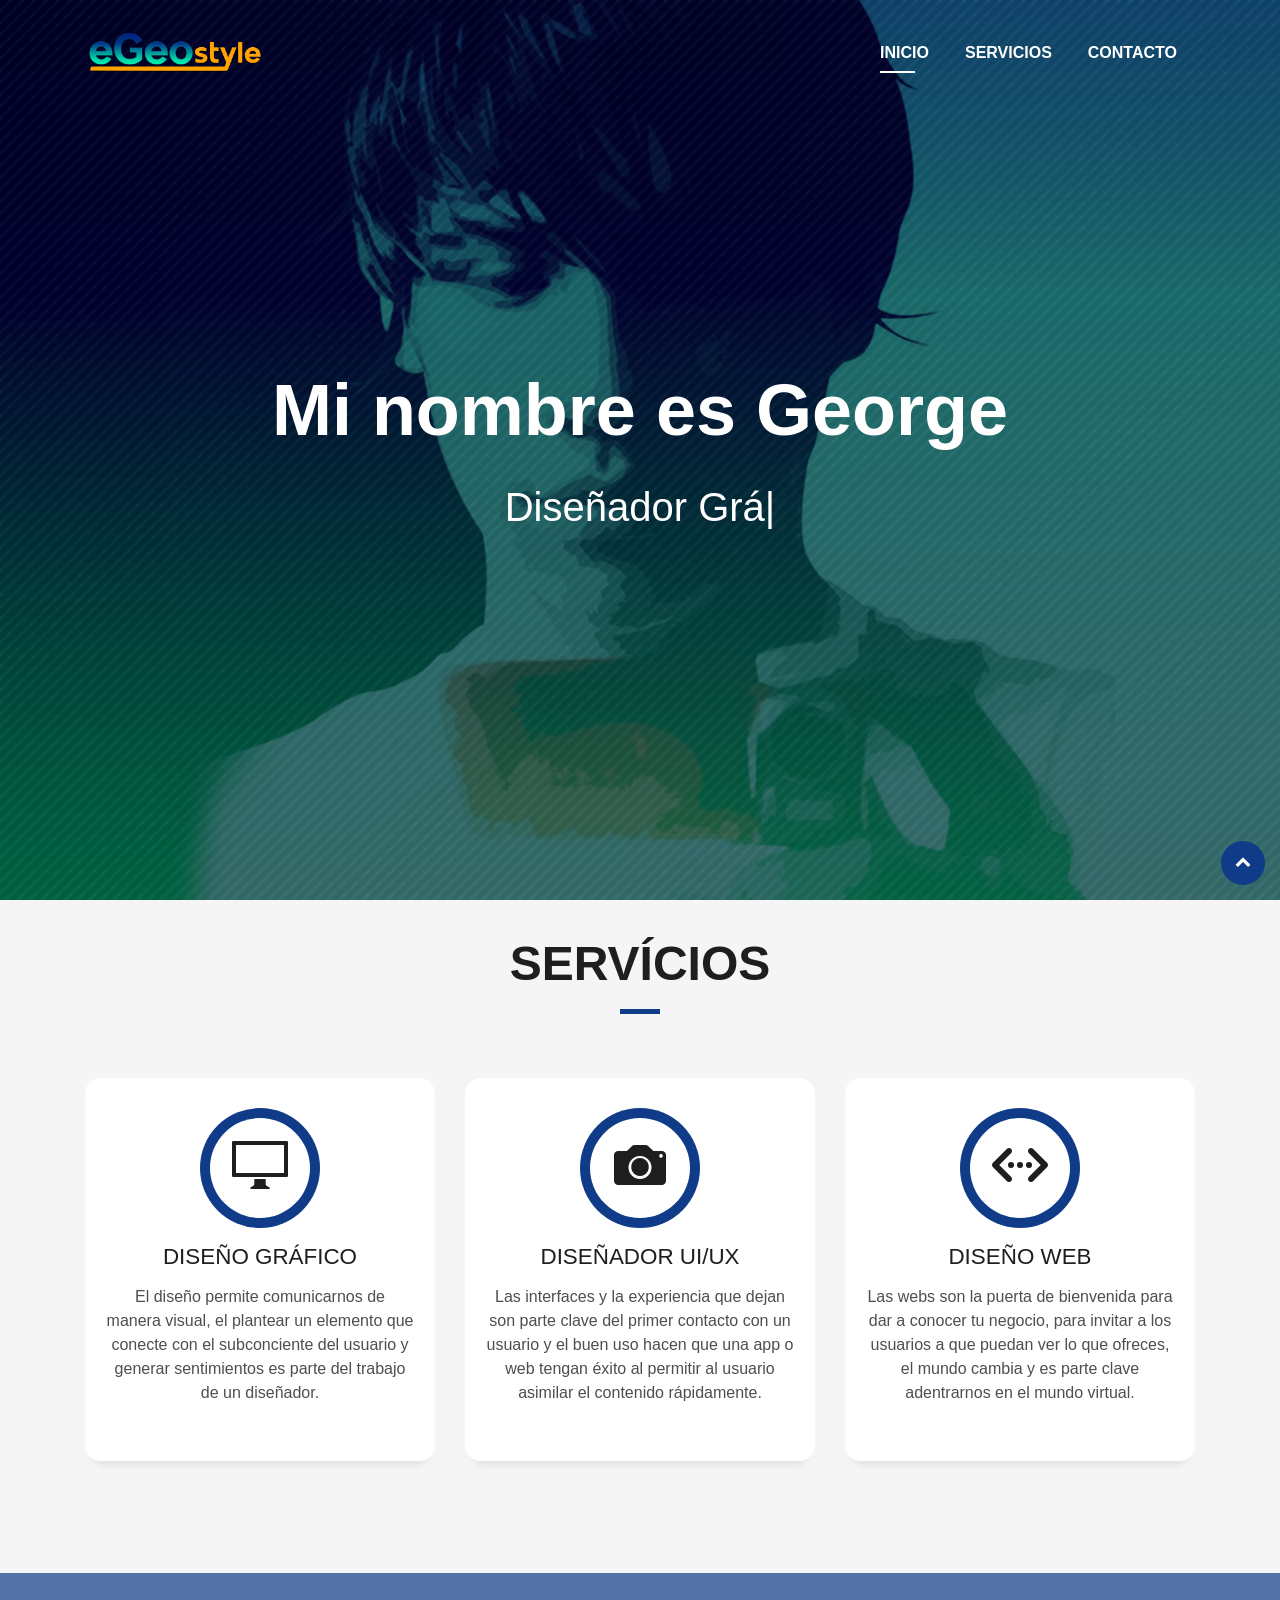
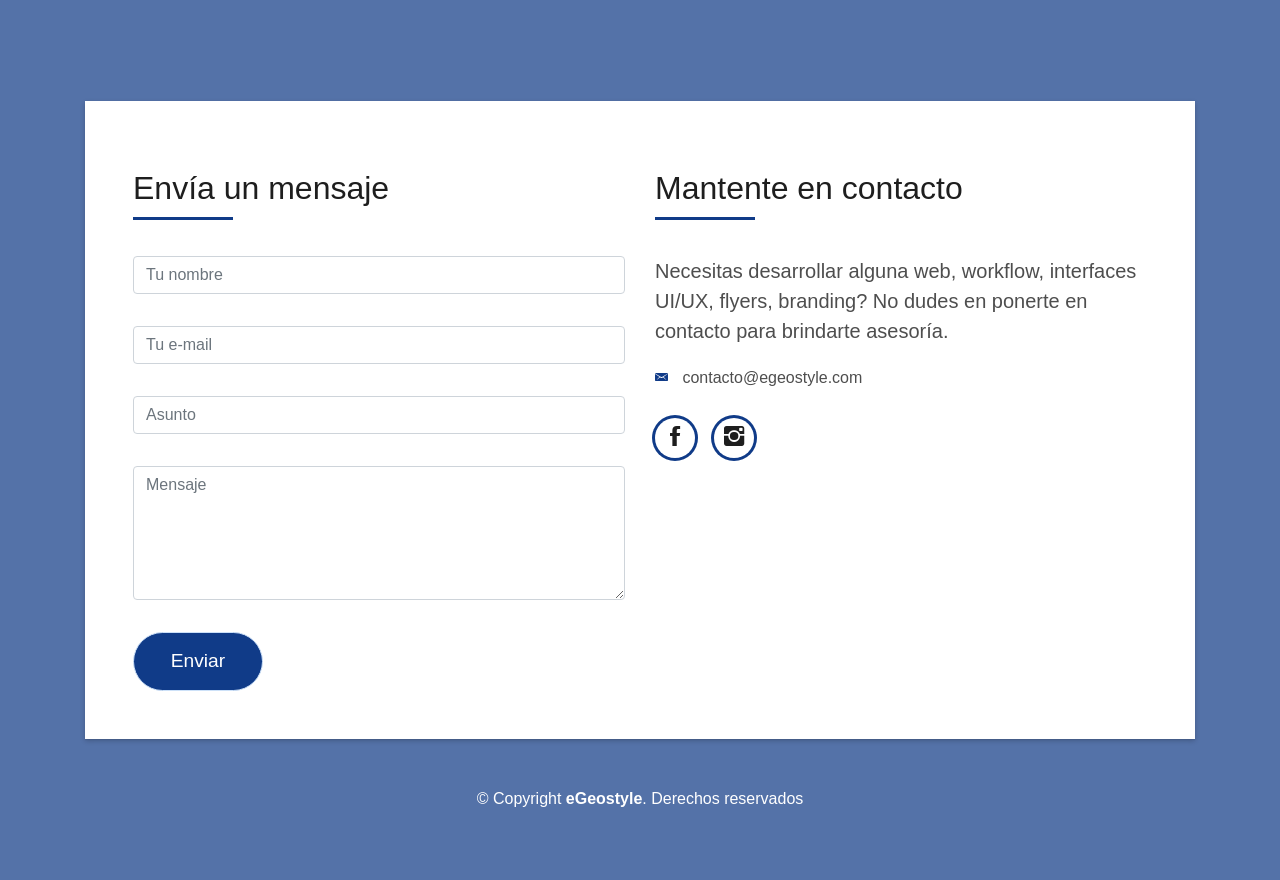
==== index.html @ 66167aff "Add files via upload" ====
<!DOCTYPE html>
<html lang="es">
<head>
  <meta charset="utf-8">
  <title>eGeostyle</title>
  <meta content="width=device-width, initial-scale=1.0" name="viewport">
  <meta content="" name="eGeostyle">
  <meta content="" name="Diseñador gráfico">

  <!-- Favicons -->
  <link href="img/favicon.png" rel="icon">
  <link href="img/apple-touch-icon.png" rel="apple-touch-icon">

  <!-- Bootstrap CSS File -->
  <link href="lib/bootstrap/css/bootstrap.min.css" rel="stylesheet">

  <!-- Libraries CSS Files -->
  <link href="lib/font-awesome/css/font-awesome.min.css" rel="stylesheet">
  <link href="lib/animate/animate.min.css" rel="stylesheet">
  <link href="lib/ionicons/css/ionicons.min.css" rel="stylesheet">
  <link href="lib/owlcarousel/assets/owl.carousel.min.css" rel="stylesheet">
  <link href="lib/lightbox/css/lightbox.min.css" rel="stylesheet">

  <!-- Main Stylesheet File -->
  <link href="css/style.css" rel="stylesheet">

  <!-- =======================================================
    Theme Name: DevFolio
    Theme URL: https://bootstrapmade.com/devfolio-bootstrap-portfolio-html-template/
    Author: BootstrapMade.com
    License: https://bootstrapmade.com/license/
  ======================================================= -->
</head>

<body id="page-top">

  <!--/ Nav Star /-->
  <nav class="navbar navbar-b navbar-trans navbar-expand-md fixed-top" id="mainNav">
    <div class="container">
      <a class="navbar-brand js-scroll" href="#page-top"><img src="img/logo.png" width="180" alt=""></a>
      <button class="navbar-toggler collapsed" type="button" data-toggle="collapse" data-target="#navbarDefault"
        aria-controls="navbarDefault" aria-expanded="false" aria-label="Toggle navigation">
        <span></span>
        <span></span>
        <span></span>
      </button>
      <div class="navbar-collapse collapse justify-content-end" id="navbarDefault">
        <ul class="navbar-nav">
          <li class="nav-item">
            <a class="nav-link js-scroll active" href="#home">Inicio</a>
          </li>
          <li class="nav-item">
            <a class="nav-link js-scroll" href="#service">Servicios</a>
          </li>
          <li class="nav-item">
            <a class="nav-link js-scroll" href="#contact">Contacto</a>
          </li>
        </ul>
      </div>
    </div>
  </nav>
  <!--/ Nav End /-->

  <!--/ Intro Skew Star /-->
  <div id="home" class="intro route bg-image" style="background-image: url(img/intro-bg.jpg)">
    <div class="overlay-itro"></div>
    <div class="intro-content display-table">
      <div class="table-cell">
        <div class="container">
          <!--<p class="display-6 color-d">Hello, world!</p>-->
          <h1 class="intro-title mb-4">Mi nombre es George</h1>
          <p class="intro-subtitle"><span class="text-slider-items">Diseñador Gráfico,Diseñador Web,Diseñador UI/UX</span><strong class="text-slider"></strong></p>
          <!-- <p class="pt-3"><a class="btn btn-primary btn js-scroll px-4" href="#about" role="button">Learn More</a></p> -->
        </div>
      </div>
    </div>
  </div>
  <!--/ Intro Skew End /-->


  <!--/ Section Services Star /-->
  <section id="service" class="services-mf route">
    <div class="container">
      <div class="row" style="margin-top: 15px;">
        <div class="col-sm-12">
          <div class="title-box text-center">
            <h3 class="title-a">
              Servícios
            </h3>
            <p class="subtitle-a">
               
            </p>
            <div class="line-mf"></div>
          </div>
        </div>
      </div>
      <div class="row">
        <div class="col-md-4">
          <div class="service-box">
            <div class="service-ico">
              <span class="ico-circle"><i class="ion-monitor"></i></span>
            </div>
            <div class="service-content">
              <h2 class="s-title">Diseño Gráfico</h2>
              <p class="s-description text-center">
                El diseño permite comunicarnos de manera visual, el plantear un elemento que conecte con el subconciente del usuario y generar sentimientos es parte del trabajo de un diseñador.
              </p>
            </div>
          </div>
        </div>
        <div class="col-md-4">
          <div class="service-box">
            <div class="service-ico">
              <span class="ico-circle"><i class="ion-camera"></i></span>
            </div>
            <div class="service-content">
              <h2 class="s-title">Diseñador UI/UX</h2>
              <p class="s-description text-center">
                Las interfaces y la experiencia que dejan son parte clave del primer contacto con un usuario y el buen uso hacen que una app o web tengan éxito al permitir al usuario asimilar el contenido rápidamente.
              </p>
            </div>
          </div>
        </div>
        <div class="col-md-4">
          <div class="service-box">
            <div class="service-ico">
              <span class="ico-circle"><i class="ion-code-working"></i></span>
            </div>
            <div class="service-content">
              <h2 class="s-title">Diseño Web</h2>
              <p class="s-description text-center">
                Las webs son la puerta de bienvenida para dar a conocer tu negocio, para invitar a los usuarios a que puedan ver lo que ofreces, el mundo cambia y es parte clave adentrarnos en el mundo virtual.
              </p>
            </div>
          </div>
        </div>
      </div>
    </div>
  </section>
  <!--/ Section Services End /-->



  <!--/ Section Contact-Footer Star /-->
  <section class="paralax-mf footer-paralax bg-image sect-mt4 route" style="background-image: url(img/overlay-bg.jpg)">
    <div class="overlay-mf"></div>
    <div class="container">
      <div class="row">
        <div class="col-sm-12">
          <div class="contact-mf">
            <div id="contact" class="box-shadow-full">
              <div class="row">
                <div class="col-md-6">
                  <div class="title-box-2">
                    <h5 class="title-left">
                      Envía un mensaje
                    </h5>
                  </div>
                  <div>
                      <form action="" method="post" role="form" class="contactForm">
                      <div id="sendmessage">Tu mensaje se ha enviado, gracias!</div>
                      <div id="errormessage"></div>
                      <div class="row">
                        <div class="col-md-12 mb-3">
                          <div class="form-group">
                            <input type="text" name="name" class="form-control" id="name" placeholder="Tu nombre" data-rule="minlen:4" data-msg="Por favor, al menos ingresa 4 caracteres" />
                            <div class="validation"></div>
                          </div>
                        </div>
                        <div class="col-md-12 mb-3">
                          <div class="form-group">
                            <input type="email" class="form-control" name="email" id="email" placeholder="Tu e-mail" data-rule="email" data-msg="Por favor ingresa una dirección de correo válida" />
                            <div class="validation"></div>
                          </div>
                        </div>
                        <div class="col-md-12 mb-3">
                            <div class="form-group">
                              <input type="text" class="form-control" name="subject" id="subject" placeholder="Asunto" data-rule="minlen:4" data-msg="Ingresa al menos 8 caracteres" />
                              <div class="validation"></div>
                            </div>
                        </div>
                        <div class="col-md-12 mb-3">
                          <div class="form-group">
                            <textarea class="form-control" name="message" rows="5" data-rule="required" data-msg="Escribe algo en el campo de mensaje" placeholder="Mensaje"></textarea>
                            <div class="validation"></div>
                          </div>
                        </div>
                        <div class="col-md-12">
                          <button type="submit" class="button button-a button-big button-rouded">Enviar</button>
                        </div>
                      </div>
                    </form>
                  </div>
                </div>
                <div class="col-md-6">
                  <div class="title-box-2 pt-4 pt-md-0">
                    <h5 class="title-left">
                      Mantente en contacto
                    </h5>
                  </div>
                  <div class="more-info">
                    <p class="lead">
                      Necesitas desarrollar alguna web, workflow, interfaces UI/UX, flyers, branding?
                      No dudes en ponerte en contacto para brindarte asesoría.
                    </p>
                    <ul class="list-ico">
                      <!--<li><span class="ion-ios-location"></span>.</li>
                      <li><span class="ion-ios-telephone"></span> (+51) 0000000</li>-->
                      <li><span class="ion-email"></span> contacto@egeostyle.com</li>
                    </ul>
                  </div>
                  <div class="socials">
                    <ul>
                      <li><a href="https://www.facebook.com/egeorgesp" target="_blank"><span class="ico-circle"><i class="ion-social-facebook"></i></span></a></li>
                      <li><a href="https://www.instagram.com/e.georgesilva/" target="_blank"><span class="ico-circle"><i class="ion-social-instagram"></i></span></a></li>
                    </ul>
                  </div>
                </div>
              </div>
            </div>
          </div>
        </div>
      </div>
    </div>
    <footer>
      <div class="container">
        <div class="row">
          <div class="col-sm-12">
            <div class="copyright-box">
              <p class="copyright">&copy; Copyright <strong>eGeostyle</strong>. Derechos reservados</p>
            </div>
          </div>
        </div>
      </div>
    </footer>
  </section>
  <!--/ Section Contact-footer End /-->

  <a href="#" class="back-to-top"><i class="fa fa-chevron-up"></i></a>
  <div id="preloader"></div>

  <!-- JavaScript Libraries -->
  <script src="lib/jquery/jquery.min.js"></script>
  <script src="lib/jquery/jquery-migrate.min.js"></script>
  <script src="lib/popper/popper.min.js"></script>
  <script src="lib/bootstrap/js/bootstrap.min.js"></script>
  <script src="lib/easing/easing.min.js"></script>
  <script src="lib/counterup/jquery.waypoints.min.js"></script>
  <script src="lib/counterup/jquery.counterup.js"></script>
  <script src="lib/owlcarousel/owl.carousel.min.js"></script>
  <script src="lib/lightbox/js/lightbox.min.js"></script>
  <script src="lib/typed/typed.min.js"></script>
  <!-- Contact Form JavaScript File -->
  <script src="contactform/contactform.js"></script>

  <!-- Template Main Javascript File -->
  <script src="js/main.js"></script>

</body>
</html>
---- css/style.css ----
/*
  Theme Name: DevFolio
  Theme URL: https://bootstrapmade.com/devfolio-bootstrap-portfolio-html-template/
  Author: BootstrapMade.com
  License: https://bootstrapmade.com/license/
*/

/*======================================
//--//-->   STYLES GENERALES
======================================*/

body {
  background-color: #f5f5f5;
  color: #4e4e4e;
}

h1,
h2,
h3,
h4,
h5,
h6 {
  color: #1e1e1e;
  margin-top:20px;
}

a {
  color: #1e1e1e;
  transition: all 0.5s ease-in-out;
}

a:hover {
  color: #103b88;
  text-decoration: none;
  transition: all 0.5s ease-in-out;
}

.p-r {
  position: relative;
}

.color-a {
  color: #103b88;
}

.color-d {
  color: #f5f5f5;
}

.color-text-a {
  color: #4e4e4e;
}

.box-shadow,
.paralax-mf,
.service-box,
.work-box,
.card-blog {
  box-shadow: 0 13px 8px -10px rgba(0, 0, 0, 0.1);
}

.box-shadow-a,
.button:hover {
  box-shadow: 0 0 0 4px #cde1f8;
}

.display-5 {
  font-size: 2.5rem;
  font-weight: 300;
  line-height: 1.1;
}

.display-6 {
  font-size: 2rem;
  font-weight: 300;
  line-height: 1.1;
}

.avatar {
  width: 32px;
  height: 32px;
  margin-right: 4px;
  overflow: hidden;
}

.bg-image {
  background-repeat: no-repeat;
  background-attachment: fixed;
  background-size: cover;
  background-position: center center;
}

.overlay-mf {
  background-color: #103b88;
}

.overlay-mf {
  position: absolute;
  top: 0;
  left: 0px;
  padding: 0;
  height: 100%;
  width: 100%;
  opacity: .7;
}

.paralax-mf {
  position: relative;
  padding: 8rem 0;
}

.display-table {
  width: 100%;
  height: 100%;
  display: table;
}

.table-cell {
  display: table-cell;
  vertical-align: middle;
}

/*--/ Sections /--*/

.sect-4 {
  padding: 4rem 0;
}

.sect-pt4 {
  padding-top: 4rem;
}

.sect-mt4 {
  margin-top: 4rem;
}

/*--/ Title s /--*/

.title-s {
  font-weight: 600;
  color: #1e1e1e;
  font-size: 1.1rem;
}

/*--/ Title A /--*/

.title-box {
  margin-bottom: 4rem;
}

.title-a {
  font-size: 3rem;
  font-weight: bold;
  text-transform: uppercase;
}

.subtitle-a {
  color: #4e4e4e;
}

.line-mf {
  width: 40px;
  height: 5px;
  background-color: #103b88;
  margin: 0 auto;
}

/*--/ Title Left /--*/

.title-box-2 {
  margin-bottom: 3rem;
}

.title-left {
  font-size: 2rem;
  position: relative;
}

.title-left:before {
  content: '';
  position: absolute;
  height: 3px;
  background-color: #103b88;
  width: 100px;
  bottom: -12px;
}

/*------/ Box /------*/

.box-pl2 {
  padding-left: 2rem;
}

.box-shadow-full {
  padding: 3rem 1.25rem;
  position: relative;
  background-color: #fff;
  margin-bottom: 3rem;
  z-index: 2;
  box-shadow: 0 1px 1px 0 rgba(0, 0, 0, 0.06), 0 2px 5px 0 rgba(0, 0, 0, 0.2);
}

/*------/ Socials /------*/

.socials {
  padding: 1.5rem 0;
}

.socials ul li {
  display: inline-block;
}

.socials .ico-circle {
  height: 40px;
  width: 40px;
  font-size: 1.7rem;
  border-radius: 50%;
  line-height: 1.4;
  margin: 0 15px 0 0;
  box-shadow: 0 0 0 3px #103b88;
  transition: all 500ms ease;
}

.socials .ico-circle:hover {
  background-color: #103b88;
  color: #fff;
  box-shadow: 0 0 0 3px #cde1f8;
  transition: all 500ms ease;
}

/*------/ Ul resect /------*/

.ul-resect,
.socials ul,
.list-ico,
.blog-wrapper .post-meta ul,
.box-comments .list-comments,
.widget-sidebar .list-sidebar,
.widget-tags ul {
  list-style: none;
  padding-left: 0;
  margin-bottom: 0;
}

.list-ico {
  line-height: 2;
}

.list-ico span {
  color: #103b88;
  margin-right: 10px;
}

/*------/ Ico Circle /------*/

.ico-circle {
  height: 100px;
  width: 100px;
  font-size: 2rem;
  border-radius: 50%;
  line-height: 1.55;
  margin: 0 auto;
  text-align: center;
  box-shadow: 0 0 0 10px #103b88;
  display: block;
}

/*------/ Owl Carousel /------*/

.owl-theme .owl-dots {
  text-align: center;
  margin-top: 18px;
}

.owl-theme .owl-dots .owl-dot {
  display: inline-block;
}

.owl-theme .owl-dots .owl-dot span {
  width: 18px;
  height: 7px;
  margin: 5px 5px;
  background: #cde1f8;
  border: 0px solid #cde1f8;
  display: block;
  transition: all 0.6s ease-in-out;
  cursor: pointer;
}

.owl-theme .owl-dots .owl-dot:hover span {
  background-color: #cde1f8;
}

.owl-theme .owl-dots .owl-dot.active span {
  background-color: #1B1B1B;
  width: 25px;
}

/*--/ Scrolltop s /--*/

.scrolltop-mf {
  position: relative;
  display: none;
}

.scrolltop-mf span {
  z-index: 999;
  position: fixed;
  width: 42px;
  height: 42px;
  background-color: #103b88;
  opacity: .7;
  font-size: 1.6rem;
  line-height: 1.5;
  text-align: center;
  color: #fff;
  top: auto;
  left: auto;
  right: 30px;
  bottom: 50px;
  cursor: pointer;
  border-radius: 50%;
}

/* Back to top button */

.back-to-top {
  position: fixed;
  display: none;
  background: #103b88;
  color: #fff;
  width: 44px;
  height: 44px;
  text-align: center;
  line-height: 1;
  font-size: 16px;
  border-radius: 50%;
  right: 15px;
  bottom: 15px;
  transition: background 0.5s;
  z-index: 11;
}

.back-to-top i {
  padding-top: 12px;
  color: #fff;
}

/* Prelaoder */

#preloader {
  position: fixed;
  top: 0;
  left: 0;
  right: 0;
  bottom: 0;
  z-index: 9999;
  overflow: hidden;
  background: #fff;
}

#preloader:before {
  content: "";
  position: fixed;
  top: calc(50% - 30px);
  left: calc(50% - 30px);
  border: 6px solid #f2f2f2;
  border-top: 6px solid #103b88;
  border-radius: 50%;
  width: 60px;
  height: 60px;
  -webkit-animation: animate-preloader 1s linear infinite;
  animation: animate-preloader 1s linear infinite;
}

@-webkit-keyframes animate-preloader {
  0% {
    -webkit-transform: rotate(0deg);
    transform: rotate(0deg);
  }

  100% {
    -webkit-transform: rotate(360deg);
    transform: rotate(360deg);
  }
}

@keyframes animate-preloader {
  0% {
    -webkit-transform: rotate(0deg);
    transform: rotate(0deg);
  }

  100% {
    -webkit-transform: rotate(360deg);
    transform: rotate(360deg);
  }
}

/*======================================
//--//-->   NAVBAR
======================================*/

.navbar-b {
  transition: all .5s ease-in-out;
  background-color: transparent;
  padding-top: 1.563rem;
  padding-bottom: 1.563rem;
}

.navbar-b.navbar-reduce {
  box-shadow: 0px 6px 9px 0px rgba(0, 0, 0, 0.06);
}

.navbar-b.navbar-trans .nav-item,
.navbar-b.navbar-reduce .nav-item {
  position: relative;
  padding-right: 10px;
  padding-left: 0;
}

.navbar-b.navbar-trans .nav-link,
.navbar-b.navbar-reduce .nav-link {
  color: #fff;
  text-transform: uppercase;
  font-weight: 600;
}

.navbar-b.navbar-trans .nav-link:before,
.navbar-b.navbar-reduce .nav-link:before {
  content: '';
  position: absolute;
  margin-left: 0px;
  width: 0%;
  bottom: 0;
  left: 0;
  height: 2px;
  transition: all 500ms ease;
}

.navbar-b.navbar-trans .nav-link:hover,
.navbar-b.navbar-reduce .nav-link:hover {
  color: #1B1B1B;
}

.navbar-b.navbar-trans .nav-link:hover:before,
.navbar-b.navbar-reduce .nav-link:hover:before {
  width: 35px;
}

.navbar-b.navbar-trans .show > .nav-link:before,
.navbar-b.navbar-trans .active > .nav-link:before,
.navbar-b.navbar-trans .nav-link.show:before,
.navbar-b.navbar-trans .nav-link.active:before,
.navbar-b.navbar-reduce .show > .nav-link:before,
.navbar-b.navbar-reduce .active > .nav-link:before,
.navbar-b.navbar-reduce .nav-link.show:before,
.navbar-b.navbar-reduce .nav-link.active:before {
  width: 35px;
}

.navbar-b.navbar-trans .nav-link:before {
  background-color: #fff;
}

.navbar-b.navbar-trans .nav-link:hover {
  color: #fff;
}

.navbar-b.navbar-trans .show > .nav-link,
.navbar-b.navbar-trans .active > .nav-link,
.navbar-b.navbar-trans .nav-link.show,
.navbar-b.navbar-trans .nav-link.active {
  color: #fff;
}

.navbar-b.navbar-reduce {
  transition: all .5s ease-in-out;
  background-color: #000000cc;
  padding-top: 15px;
  padding-bottom: 15px;
}

.navbar-b.navbar-reduce .nav-link {
  color: #848484;
}

.navbar-b.navbar-reduce .nav-link:before {
  background-color: #ff9f00;
}

.navbar-b.navbar-reduce .nav-link:hover {
  color: white;
}

.navbar-b.navbar-reduce .show > .nav-link,
.navbar-b.navbar-reduce .active > .nav-link,
.navbar-b.navbar-reduce .nav-link.show,
.navbar-b.navbar-reduce .nav-link.active {
  color: #ff9f00;
}

.navbar-b.navbar-reduce .navbar-brand {
  color: #103b88;
}

.navbar-b.navbar-reduce .navbar-toggler span {
  background-color: #1B1B1B;
}

.navbar-b .navbar-brand {
  color: #fff;
  font-size: 1.6rem;
  font-weight: 600;
}

.navbar-b .navbar-nav .dropdown-item.show .dropdown-menu,
.navbar-b .dropdown.show .dropdown-menu,
.navbar-b .dropdown-btn.show .dropdown-menu {
  -webkit-transform: translate3d(0px, 0px, 0px);
  transform: translate3d(0px, 0px, 0px);
  visibility: visible !important;
}

.navbar-b .dropdown-menu {
  margin: 1.12rem 0 0;
  border-radius: 0;
}

.navbar-b .dropdown-menu .dropdown-item {
  padding: .7rem 1.7rem;
  transition: all 500ms ease;
}

.navbar-b .dropdown-menu .dropdown-item:hover {
  background-color: #103b88;
  color: #fff;
  transition: all 500ms ease;
}

.navbar-b .dropdown-menu .dropdown-item.active {
  background-color: #103b88;
}

/*--/ Hamburger Navbar /--*/

.navbar-toggler {
  position: relative;
}

.navbar-toggler:focus,
.navbar-toggler:active {
  outline: 0;
}

.navbar-toggler span {
  display: block;
  background-color: #fff;
  height: 3px;
  width: 25px;
  margin-top: 4px;
  margin-bottom: 4px;
  -webkit-transform: rotate(0deg);
  transform: rotate(0deg);
  left: 0;
  opacity: 1;
}

.navbar-toggler span:nth-child(1),
.navbar-toggler span:nth-child(3) {
  transition: -webkit-transform .35s ease-in-out;
  transition: transform .35s ease-in-out;
  transition: transform .35s ease-in-out, -webkit-transform .35s ease-in-out;
}

.navbar-toggler:not(.collapsed) span:nth-child(1) {
  position: absolute;
  left: 12px;
  top: 10px;
  -webkit-transform: rotate(135deg);
  transform: rotate(135deg);
  opacity: 0.9;
}

.navbar-toggler:not(.collapsed) span:nth-child(2) {
  height: 12px;
  visibility: hidden;
  background-color: transparent;
}

.navbar-toggler:not(.collapsed) span:nth-child(3) {
  position: absolute;
  left: 12px;
  top: 10px;
  -webkit-transform: rotate(-135deg);
  transform: rotate(-135deg);
  opacity: 0.9;
}

/*======================================
//--//-->   INTRO
======================================*/

.intro {
  height: 100vh;
  position: relative;
  color: #fff;
  background-image: url("img/over.png");
}

.intro .intro-content {
  text-align: center;
  position: absolute;
  background-image: url("img/over.png");
}

.intro .overlay-itro {
  background-image: url("../img/over.png");
  position: absolute;
  top: 0;
  left: 0px;
  padding: 0;
  height: 100%;
  width: 100%;
  opacity: .9;
}

.intro .intro-title {
  color: #fff;
  font-weight: 600;
  font-size: 3rem;
}

.intro .intro-subtitle {
  font-size: 1.5rem;
  font-weight: 300;
}

.intro .text-slider-items {
  display: none;
}

.intro-single {
  height: 350px;
}

.intro-single .intro-content {
  margin-top: 30px;
}

.intro-single .intro-title {
  text-transform: uppercase;
  font-size: 3rem;
}

.intro-single .breadcrumb {
  background-color: transparent;
  color: #103b88;
}

.intro-single .breadcrumb .breadcrumb-item:before {
  color: #cde1f8;
}

.intro-single .breadcrumb .breadcrumb-item.active {
  color: #cde1f8;
}

.intro-single .breadcrumb a {
  color: #fff;
}

/*======================================
//--//-->   ABOUT
======================================*/

.about-mf .box-shadow-full {
  padding-top: 4rem;
  padding-bottom: 4rem;
}

.about-mf .about-img {
  margin-bottom: 2rem;
}

.about-mf .about-img img {
  margin-left: 10px;
}

.skill-mf span {
  color: #4e4e4e;
}

.skill-mf .progress {
  background-color: #cde1f8;
  margin: .5rem 0 1.2rem 0;
  border-radius: 0;
  height: .7rem;
}

.skill-mf .progress .progress-bar {
  height: .7rem;
  background-color: #103b88;
}

/*======================================
//--//-->   SERVICES
======================================*/

.service-box {
  background-color: #fff;
  padding: 2.5rem 1.3rem;
  border-radius: 1rem;
  margin-bottom: 3rem;
}

.service-box:hover .ico-circle {
  transition: all 500ms ease;
  color: #fff;
  background-color: #103b88;
  box-shadow: 0 0 0 10px #cde1f8;
}

.service-box .service-ico {
  margin-bottom: 1rem;
  color: #1e1e1e;
}

.service-box .ico-circle {
  transition: all 500ms ease;
  font-size: 4rem;
}

.service-box .s-title {
  font-size: 1.4rem;
  text-transform: uppercase;
  text-align: center;
  padding: .4rem 0;
}

.service-box .s-description {
  color: #4e4e4e;
}

/*======================================
//--//-->   COUNTER
======================================*/

.counter-box {
  color: #fff;
  text-align: center;
}

.counter-ico {
  margin-bottom: 1rem;
}

.counter-ico .ico-circle {
  height: 60px;
  width: 60px;
  line-height: 1.8;
  box-shadow: 0 0 0 10px #cde1f8;
}

.counter-num .counter {
  font-size: 2rem;
  margin-bottom: 0;
}

/*======================================
//--//-->   PORTFOLIO
======================================*/

.work-box {
  margin-bottom: 3rem;
  -webkit-backface-visibility: hidden;
  backface-visibility: hidden;
  background-color: #fff;
}

.work-box:hover img {
  -webkit-transform: scale(1.3);
  transform: scale(1.3);
}

.work-img {
  display: block;
  overflow: hidden;
}

.work-img img {
  transition: all 1s;
}

.work-content {
  padding: 2rem 3% 1rem 4%;
}

.work-content .w-more {
  color: #4e4e4e;
  font-size: .8rem;
}

.work-content .w-more .w-ctegory {
  color: #103b88;
}

.work-content .w-like {
  font-size: 2.5rem;
  color: #103b88;
  float: right;
}

.work-content .w-like a {
  color: #103b88;
}

.work-content .w-like .num-like {
  font-size: .7rem;
}

.w-title {
  font-size: 1.2rem;
}

/*======================================
//--//-->   TESTIMONIALS
======================================*/

.testimonials .owl-carousel .owl-item img {
  width: auto;
}

.testimonial-box {
  color: #fff;
  text-align: center;
}

.testimonial-box .author-test {
  margin-top: 1rem;
}

.testimonial-box .author-test img {
  margin: 0 auto;
}

.testimonial-box .author {
  color: #fff;
  text-transform: uppercase;
  font-weight: 600;
  margin: 1rem 0;
  display: block;
  font-size: 1.4rem;
}

.testimonial-box .comit {
  font-size: 2rem;
  color: #103b88;
  background-color: #fff;
  width: 52px;
  height: 52px;
  display: block;
  margin: 0 auto;
  border-radius: 50%;
  line-height: 1.6;
}

/*======================================
//--//-->   BLOG
======================================*/

.card-blog .card-body {
  position: relative;
}

.card-blog .card-category-box {
  position: absolute;
  text-align: center;
  top: -16px;
  left: 15px;
  right: 15px;
  line-height: 25px;
  overflow: hidden;
}

.card-blog .card-category {
  display: inline-block;
  color: #fff;
  padding: 0 15px 5px;
  overflow: hidden;
  background-color: #103b88;
  border-radius: 4px;
}

.card-blog .card-category .category {
  color: #fff;
  display: inline-block;
  text-transform: uppercase;
  font-size: .7rem;
  letter-spacing: .1px;
  margin-bottom: 0;
}

.card-blog .card-title {
  font-size: 1.3rem;
  margin-top: .6rem;
}

.card-blog .card-description {
  color: #4e4e4e;
}

.card-blog .post-author {
  display: inline-block;
}

.card-blog .post-date {
  color: #4e4e4e;
  display: inline-block;
  float: right;
}

/*======================================
//--//-->   BLOG-SINGLE
======================================*/

.post-box,
.form-comments,
.box-comments,
.widget-sidebar {
  padding: 2rem;
  background-color: #fff;
  margin-bottom: 3rem;
}

.blog-wrapper .article-title {
  font-size: 1.5rem;
}

.blog-wrapper .post-meta {
  margin: 1rem 0;
}

.blog-wrapper .post-meta ul {
  border-left: 4px solid #103b88;
  margin-top: 1rem;
}

.blog-wrapper .post-meta ul li {
  display: inline-block;
  margin-left: 15px;
}

.blog-wrapper .post-meta ul a {
  color: #103b88;
}

.blog-wrapper .post-meta ul span {
  color: #1e1e1e;
}

.blog-wrapper .blockquote {
  border-left: 4px solid #103b88;
  padding: 18px;
  font-style: italic;
}

/*------/ Comments /------*/

.box-comments .list-comments li {
  padding-bottom: 40px;
}

.box-comments .list-comments .comment-avatar {
  display: table-cell;
  vertical-align: top;
}

.box-comments .list-comments .comment-avatar img {
  width: 80px;
  height: 80px;
}

.box-comments .list-comments .comment-author {
  font-size: 1.3rem;
}

.box-comments .list-comments .comment-details {
  display: table-cell;
  vertical-align: top;
  padding-left: 25px;
}

.box-comments .list-comments a {
  color: #103b88;
}

.box-comments .list-comments span {
  color: #1e1e1e;
  font-style: italic;
}

.box-comments .comment-children {
  margin-left: 40px;
}

/*------/ Sidebar /------*/

.widget-sidebar .sidebar-title {
  font-size: 1.6rem;
  font-weight: 600;
  border-left: 5px solid #103b88;
  padding-left: 15px;
  text-transform: uppercase;
  margin-bottom: 1.5rem;
}

.widget-sidebar .list-sidebar li {
  position: relative;
  padding: 6px 0 6px 24px;
}

.widget-sidebar .list-sidebar li:before {
  position: absolute;
  content: "";
  width: 10px;
  height: 1px;
  left: 0;
  background-color: #103b88;
  top: 20px;
}

.sidebar-search input {
  background-color: #fff;
  border-radius: 0;
  transition: all 0.5s ease-in-out;
}

.sidebar-search .btn-search {
  background-color: #103b88;
  border-color: #103b88;
  border-radius: 0;
  padding-left: 20px;
  padding-right: 20px;
}

.widget-tags ul li {
  display: inline-block;
  background-color: #103b88;
  padding: .2rem .6rem;
  margin-bottom: .5rem;
  border-radius: 15px;
}

.widget-tags ul li a {
  color: #fff;
}

/*======================================
//--//-->   CONTACT
======================================*/

.footer-paralax {
  padding: 4rem 0 0 0;
}

.contact-mf {
  margin-top: 4rem;
}

/*======================================
//--//-->   FOOTER
======================================*/

footer {
  text-align: center;
  color: #fff;
  padding-bottom: 4rem;
}

footer .copyright {
  margin-bottom: .3rem;
}

footer .credits {
  margin-bottom: 0;
}

footer .credits a {
  color: #fff;
}

/*======================================
//--//-->   CONtaCT FORM
======================================*/

#sendmessage {
  color: #103b88;
  border: 1px solid #103b88;
  display: none;
  text-align: center;
  padding: 15px;
  font-weight: 600;
  margin-bottom: 15px;
}

#errormessage {
  color: red;
  display: none;
  border: 1px solid red;
  text-align: center;
  padding: 15px;
  font-weight: 600;
  margin-bottom: 15px;
}

#sendmessage.show,
#errormessage.show,
.show {
  display: block;
}

.validation {
  color: red;
  display: none;
  margin: 0 0 20px;
  font-weight: 400;
  font-size: 13px;
}

/*======================================
//--//-->   BUTTON
======================================*/

.button {
  display: inline-block;
  padding: .3rem .6rem;
  text-align: center;
  vertical-align: middle;
  -webkit-user-select: none;
  -moz-user-select: none;
  -ms-user-select: none;
  user-select: none;
  font-size: 1rem;
  border-radius: .3rem;
  border: 1px solid transparent;
  transition: all 500ms ease;
  cursor: pointer;
}

.button:focus {
  outline: 0;
}

.button:hover {
  background-color: #0062d3;
  color: #fff;
  transition: all 500ms ease;
}

.button-a {
  background-color: #103b88;
  color: #fff;
  border-color: #cde1f8;
}

.button-big {
  padding: .9rem 2.3rem;
  font-size: 1.2rem;
}

.button-rouded {
  border-radius: 5rem;
}

.btn-lg {
  padding: .5rem 1rem;
  font-size: 1.25rem;
  line-height: 1.5;
  border-radius: .3rem;
}

@media (min-width: 577px) {
  .counter-box {
    margin-bottom: 1.8rem;
  }
}

@media (min-width: 767px) {
  .about-mf .box-pl2 {
    margin-top: 3rem;
    padding-left: 0rem;
  }

  .card-blog {
    margin-bottom: 3rem;
  }

  .contact-mf .box-pl2 {
    margin-top: 3rem;
    padding-left: 0rem;
  }
}

@media (min-width: 768px) {
  .box-shadow-full {
    padding: 3rem;
  }

  .navbar-b.navbar-trans .nav-item,
  .navbar-b.navbar-reduce .nav-item {
    padding-left: 10px;
  }

  .navbar-b.navbar-trans .nav-link:before,
  .navbar-b.navbar-reduce .nav-link:before {
    margin-left: 18px;
  }

  .intro .intro-title {
    font-size: 4.5rem;
  }

  .intro .intro-subtitle {
    font-size: 2.5rem;
  }

  .intro-single .intro-title {
    font-size: 3.5rem;
  }

  .testimonial-box .description {
    padding: 0 5rem;
  }

  .post-box,
  .form-comments,
  .box-comments,
  .widget-sidebar {
    padding: 3rem;
  }

  .blog-wrapper .article-title {
    font-size: 1.9rem;
  }

  .box-comments .list-comments .comment-author {
    font-size: 1.5rem;
  }
}

@media (min-width: 992px) {
  .testimonial-box .description {
    padding: 0 8rem;
  }
}

@media (min-width: 1200px) {
  .testimonial-box .description {
    padding: 0 13rem;
  }
}

@media (max-width: 1024px) {
  .bg-image {
    background-attachment: scroll;
  }
}

@media (max-width: 768px) {
  .back-to-top {
    bottom: 15px;
  }
}
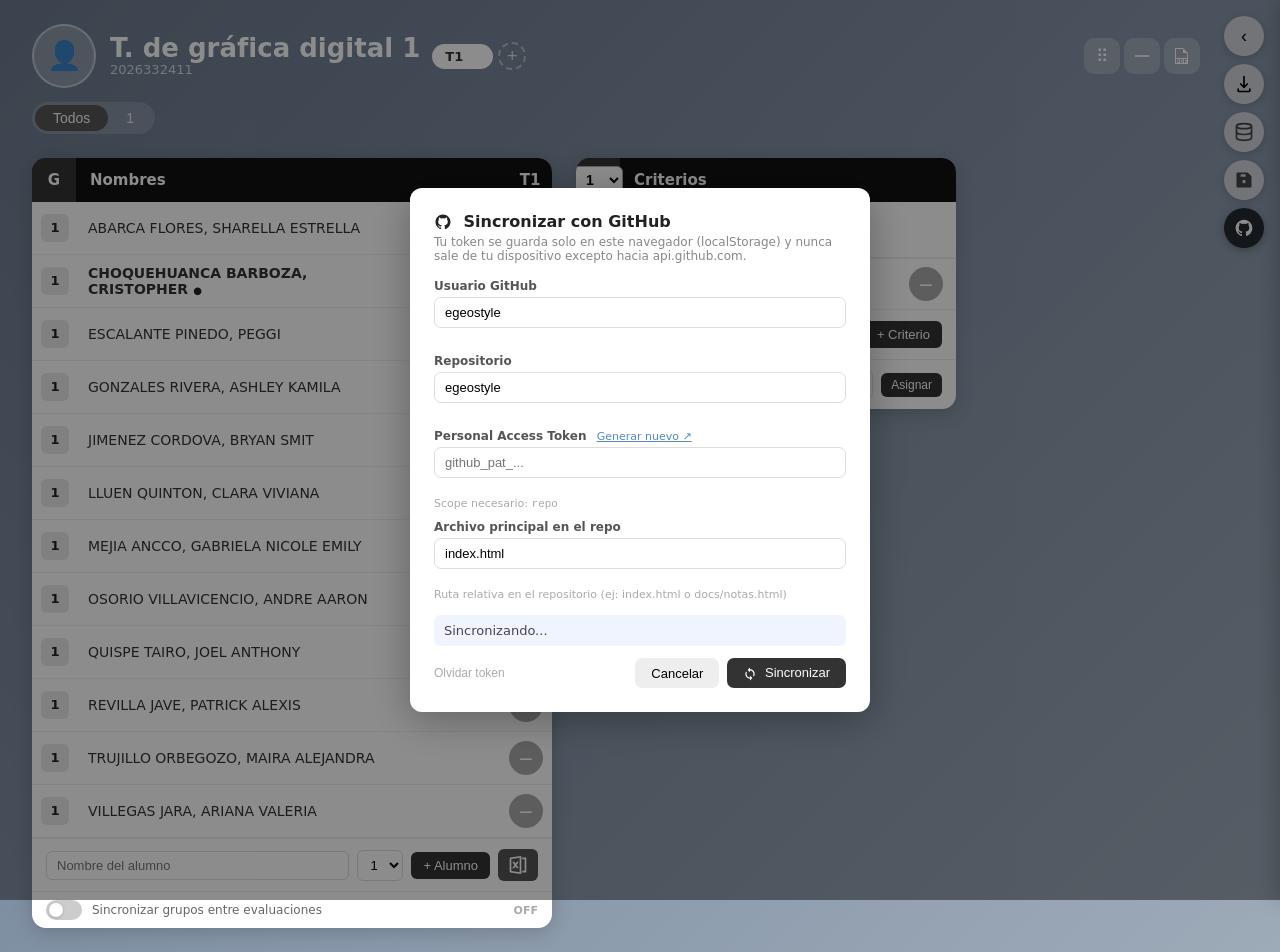
==== commit 9640062a: "📋 Sync dashboard 18-Jul-2026_21-36" ====
--- a/index.html
+++ b/index.html
@@ -1,260 +1,2109 @@
-<!DOCTYPE html>
-<html lang="es">
-<head>
-  <meta charset="utf-8">
-  <title>eGeostyle</title>
-  <meta content="width=device-width, initial-scale=1.0" name="viewport">
-  <meta content="" name="eGeostyle">
-  <meta content="" name="Diseñador gráfico">
-
-  <!-- Favicons -->
-  <link href="img/favicon.png" rel="icon">
-  <link href="img/apple-touch-icon.png" rel="apple-touch-icon">
-
-  <!-- Bootstrap CSS File -->
-  <link href="lib/bootstrap/css/bootstrap.min.css" rel="stylesheet">
-
-  <!-- Libraries CSS Files -->
-  <link href="lib/font-awesome/css/font-awesome.min.css" rel="stylesheet">
-  <link href="lib/animate/animate.min.css" rel="stylesheet">
-  <link href="lib/ionicons/css/ionicons.min.css" rel="stylesheet">
-  <link href="lib/owlcarousel/assets/owl.carousel.min.css" rel="stylesheet">
-  <link href="lib/lightbox/css/lightbox.min.css" rel="stylesheet">
-
-  <!-- Main Stylesheet File -->
-  <link href="css/style.css" rel="stylesheet">
-
-  <!-- =======================================================
-    Theme Name: DevFolio
-    Theme URL: https://bootstrapmade.com/devfolio-bootstrap-portfolio-html-template/
-    Author: BootstrapMade.com
-    License: https://bootstrapmade.com/license/
-  ======================================================= -->
-</head>
-
-<body id="page-top">
-
-  <!--/ Nav Star /-->
-  <nav class="navbar navbar-b navbar-trans navbar-expand-md fixed-top" id="mainNav">
-    <div class="container">
-      <a class="navbar-brand js-scroll" href="#page-top"><img src="img/logo.png" width="180" alt=""></a>
-      <button class="navbar-toggler collapsed" type="button" data-toggle="collapse" data-target="#navbarDefault"
-        aria-controls="navbarDefault" aria-expanded="false" aria-label="Toggle navigation">
-        <span></span>
-        <span></span>
-        <span></span>
-      </button>
-      <div class="navbar-collapse collapse justify-content-end" id="navbarDefault">
-        <ul class="navbar-nav">
-          <li class="nav-item">
-            <a class="nav-link js-scroll active" href="#home">Inicio</a>
-          </li>
-          <li class="nav-item">
-            <a class="nav-link js-scroll" href="#service">Servicios</a>
-          </li>
-          <li class="nav-item">
-            <a class="nav-link js-scroll" href="#contact">Contacto</a>
-          </li>
-        </ul>
-      </div>
-    </div>
-  </nav>
-  <!--/ Nav End /-->
-
-  <!--/ Intro Skew Star /-->
-  <div id="home" class="intro route bg-image" style="background-image: url(img/intro-bg.jpg)">
-    <div class="overlay-itro"></div>
-    <div class="intro-content display-table">
-      <div class="table-cell">
-        <div class="container">
-          <!--<p class="display-6 color-d">Hello, world!</p>-->
-          <h1 class="intro-title mb-4">Mi nombre es George</h1>
-          <p class="intro-subtitle"><span class="text-slider-items">Diseñador Gráfico,Diseñador Web,Diseñador UI/UX</span><strong class="text-slider"></strong></p>
-          <!-- <p class="pt-3"><a class="btn btn-primary btn js-scroll px-4" href="#about" role="button">Learn More</a></p> -->
-        </div>
-      </div>
-    </div>
-  </div>
-  <!--/ Intro Skew End /-->
-
-
-  <!--/ Section Services Star /-->
-  <section id="service" class="services-mf route">
-    <div class="container">
-      <div class="row" style="margin-top: 15px;">
-        <div class="col-sm-12">
-          <div class="title-box text-center">
-            <h3 class="title-a">
-              Servícios
-            </h3>
-            <p class="subtitle-a">
-               
-            </p>
-            <div class="line-mf"></div>
-          </div>
-        </div>
-      </div>
-      <div class="row">
-        <div class="col-md-4">
-          <div class="service-box">
-            <div class="service-ico">
-              <span class="ico-circle"><i class="ion-monitor"></i></span>
-            </div>
-            <div class="service-content">
-              <h2 class="s-title">Diseño Gráfico</h2>
-              <p class="s-description text-center">
-                El diseño permite comunicarnos de manera visual, el plantear un elemento que conecte con el subconciente del usuario y generar sentimientos es parte del trabajo de un diseñador.
-              </p>
-            </div>
-          </div>
-        </div>
-        <div class="col-md-4">
-          <div class="service-box">
-            <div class="service-ico">
-              <span class="ico-circle"><i class="ion-camera"></i></span>
-            </div>
-            <div class="service-content">
-              <h2 class="s-title">Diseñador UI/UX</h2>
-              <p class="s-description text-center">
-                Las interfaces y la experiencia que dejan son parte clave del primer contacto con un usuario y el buen uso hacen que una app o web tengan éxito al permitir al usuario asimilar el contenido rápidamente.
-              </p>
-            </div>
-          </div>
-        </div>
-        <div class="col-md-4">
-          <div class="service-box">
-            <div class="service-ico">
-              <span class="ico-circle"><i class="ion-code-working"></i></span>
-            </div>
-            <div class="service-content">
-              <h2 class="s-title">Diseño Web</h2>
-              <p class="s-description text-center">
-                Las webs son la puerta de bienvenida para dar a conocer tu negocio, para invitar a los usuarios a que puedan ver lo que ofreces, el mundo cambia y es parte clave adentrarnos en el mundo virtual.
-              </p>
-            </div>
-          </div>
-        </div>
-      </div>
-    </div>
-  </section>
-  <!--/ Section Services End /-->
-
-
-
-  <!--/ Section Contact-Footer Star /-->
-  <section class="paralax-mf footer-paralax bg-image sect-mt4 route" style="background-image: url(img/overlay-bg.jpg)">
-    <div class="overlay-mf"></div>
-    <div class="container">
-      <div class="row">
-        <div class="col-sm-12">
-          <div class="contact-mf">
-            <div id="contact" class="box-shadow-full">
-              <div class="row">
-                <div class="col-md-6">
-                  <div class="title-box-2">
-                    <h5 class="title-left">
-                      Envía un mensaje
-                    </h5>
-                  </div>
-                  <div>
-                      <form action="" method="post" role="form" class="contactForm">
-                      <div id="sendmessage">Tu mensaje se ha enviado, gracias!</div>
-                      <div id="errormessage"></div>
-                      <div class="row">
-                        <div class="col-md-12 mb-3">
-                          <div class="form-group">
-                            <input type="text" name="name" class="form-control" id="name" placeholder="Tu nombre" data-rule="minlen:4" data-msg="Por favor, al menos ingresa 4 caracteres" />
-                            <div class="validation"></div>
-                          </div>
-                        </div>
-                        <div class="col-md-12 mb-3">
-                          <div class="form-group">
-                            <input type="email" class="form-control" name="email" id="email" placeholder="Tu e-mail" data-rule="email" data-msg="Por favor ingresa una dirección de correo válida" />
-                            <div class="validation"></div>
-                          </div>
-                        </div>
-                        <div class="col-md-12 mb-3">
-                            <div class="form-group">
-                              <input type="text" class="form-control" name="subject" id="subject" placeholder="Asunto" data-rule="minlen:4" data-msg="Ingresa al menos 8 caracteres" />
-                              <div class="validation"></div>
-                            </div>
-                        </div>
-                        <div class="col-md-12 mb-3">
-                          <div class="form-group">
-                            <textarea class="form-control" name="message" rows="5" data-rule="required" data-msg="Escribe algo en el campo de mensaje" placeholder="Mensaje"></textarea>
-                            <div class="validation"></div>
-                          </div>
-                        </div>
-                        <div class="col-md-12">
-                          <button type="submit" class="button button-a button-big button-rouded">Enviar</button>
-                        </div>
-                      </div>
-                    </form>
-                  </div>
-                </div>
-                <div class="col-md-6">
-                  <div class="title-box-2 pt-4 pt-md-0">
-                    <h5 class="title-left">
-                      Mantente en contacto
-                    </h5>
-                  </div>
-                  <div class="more-info">
-                    <p class="lead">
-                      Necesitas desarrollar alguna web, workflow, interfaces UI/UX, flyers, branding?
-                      No dudes en ponerte en contacto para brindarte asesoría.
-                    </p>
-                    <ul class="list-ico">
-                      <!--<li><span class="ion-ios-location"></span>.</li>
-                      <li><span class="ion-ios-telephone"></span> (+51) 0000000</li>-->
-                      <li><span class="ion-email"></span> contacto@egeostyle.com</li>
-                    </ul>
-                  </div>
-                  <div class="socials">
-                    <ul>
-                      <li><a href="https://www.facebook.com/egeorgesp" target="_blank"><span class="ico-circle"><i class="ion-social-facebook"></i></span></a></li>
-                      <li><a href="https://www.instagram.com/e.georgesilva/" target="_blank"><span class="ico-circle"><i class="ion-social-instagram"></i></span></a></li>
-                    </ul>
-                  </div>
-                </div>
-              </div>
-            </div>
-          </div>
-        </div>
-      </div>
-    </div>
-    <footer>
-      <div class="container">
-        <div class="row">
-          <div class="col-sm-12">
-            <div class="copyright-box">
-              <p class="copyright">&copy; Copyright <strong>eGeostyle</strong>. Derechos reservados</p>
-            </div>
-          </div>
-        </div>
-      </div>
-    </footer>
-  </section>
-  <!--/ Section Contact-footer End /-->
-
-  <a href="#" class="back-to-top"><i class="fa fa-chevron-up"></i></a>
-  <div id="preloader"></div>
-
-  <!-- JavaScript Libraries -->
-  <script src="lib/jquery/jquery.min.js"></script>
-  <script src="lib/jquery/jquery-migrate.min.js"></script>
-  <script src="lib/popper/popper.min.js"></script>
-  <script src="lib/bootstrap/js/bootstrap.min.js"></script>
-  <script src="lib/easing/easing.min.js"></script>
-  <script src="lib/counterup/jquery.waypoints.min.js"></script>
-  <script src="lib/counterup/jquery.counterup.js"></script>
-  <script src="lib/owlcarousel/owl.carousel.min.js"></script>
-  <script src="lib/lightbox/js/lightbox.min.js"></script>
-  <script src="lib/typed/typed.min.js"></script>
-  <!-- Contact Form JavaScript File -->
-  <script src="contactform/contactform.js"></script>
-
-  <!-- Template Main Javascript File -->
-  <script src="js/main.js"></script>
-
-</body>
-</html>
+<html lang="es"><head>
+<meta charset="UTF-8">
+<meta name="viewport" content="width=device-width, initial-scale=1.0">
+<title>E.George Notas</title>
+<style>
+  * { box-sizing: border-box; margin: 0; padding: 0; }
+  body {
+    font-family: 'Segoe UI', system-ui, sans-serif;
+    background: linear-gradient(135deg, #6b7a8d 0%, #8494a7 50%, #9daab8 100%);
+    min-height: 100vh; color: #222;
+  }
+
+  /* ── SIDEBAR ── */
+  #sidebar {
+    position: fixed; top: 0; right: 0;
+    width: 280px; height: 100vh;
+    background: #e8eaed; box-shadow: -4px 0 20px rgba(0,0,0,.2);
+    transform: translateX(100%); transition: transform .3s ease;
+    z-index: 100; overflow-y: auto; display: flex; flex-direction: column;
+  }
+  #sidebar.open { transform: translateX(0); }
+  #sidebar-header {
+    padding: 18px 16px 12px;
+    display: flex; align-items: center; justify-content: space-between;
+    border-bottom: 1px solid #d0d3d8;
+  }
+  #sidebar-header span { font-size: 13px; color: #666; font-weight: 600; letter-spacing: .5px; text-transform: uppercase; }
+  #btn-add-course { background: #444; color: #fff; border: none; border-radius: 6px; padding: 5px 10px; font-size: 12px; cursor: pointer; }
+  #btn-add-course:hover { background: #222; }
+  .course-group { padding: 8px 0; border-bottom: 1px solid #d8dade; }
+  .course-group-header { display: flex; align-items: center; justify-content: space-between; padding: 8px 16px; cursor: pointer; user-select: none; }
+  .course-group-header:hover { background: #dde0e5; }
+  .course-group-name { font-weight: 600; font-size: 14px; color: #333; }
+  .course-group-arrow { font-size: 12px; color: #666; transition: transform .2s; }
+  .course-group-arrow.collapsed { transform: rotate(-90deg); }
+  .course-group-actions { display: flex; gap: 6px; align-items: center; }
+  .group-edit-btn, .group-add-btn, .group-del-btn { background: none; border: none; cursor: pointer; font-size: 13px; padding: 2px 5px; border-radius: 4px; color: #666; }
+  .group-edit-btn:hover { background: #c8cbd0; color: #333; }
+  .group-add-btn:hover { background: #b8e4b8; color: #2a7a2a; }
+  .group-del-btn:hover { background: #f4c0c0; color: #a00; }
+  .subcourses { list-style: none; }
+  .subcourse-item { display: flex; align-items: center; gap: 8px; padding: 8px 16px 8px 28px; cursor: pointer; font-size: 14px; color: #444; }
+  .subcourse-item:hover { background: #d8dbe0; }
+  .subcourse-item.active { background: #cdd0d8; font-weight: 600; color: #111; }
+  .subcourse-item .sc-icon { width: 20px; height: 20px; border: 2px dashed #999; border-radius: 4px; flex-shrink: 0; }
+  .subcourse-item.active .sc-icon { border-color: #333; border-style: solid; }
+  .subcourse-item .sc-name { flex: 1; }
+  .subcourse-item .sc-actions { display: none; gap: 4px; }
+  .subcourse-item:hover .sc-actions { display: flex; }
+  .sc-actions button { background: none; border: none; cursor: pointer; font-size: 12px; padding: 2px 4px; border-radius: 3px; color: #666; }
+  .sc-actions button:hover { background: #bcc0c8; }
+
+  /* ── TOGGLE ── */
+  #floating-btns {
+    position: fixed; top: 16px; right: 16px;
+    display: flex; flex-direction: column; gap: 8px;
+    z-index: 200; transition: right .3s ease;
+  }
+  #floating-btns.sidebar-open { right: 296px; }
+
+  #toggle-sidebar {
+    width: 40px; height: 40px; background: #d0d3d8; border: none; border-radius: 50%;
+    cursor: pointer; font-size: 18px; display: flex; align-items: center; justify-content: center;
+    box-shadow: 0 2px 8px rgba(0,0,0,.2); transition: background .2s;
+  }
+  #toggle-sidebar:hover { background: #bec2ca; }
+
+  #btn-global-pdf {
+    width: 40px; height: 40px; background: #d0d3d8; border: none; border-radius: 50%;
+    cursor: pointer; font-size: 17px;
+    display: flex; align-items: center; justify-content: center;
+    box-shadow: 0 2px 8px rgba(0,0,0,.2);
+    transition: background .2s, transform .1s;
+  }
+  #btn-global-pdf:hover { background: #bec2ca; transform: scale(1.08); }
+  #btn-global-pdf:active { transform: scale(.94); }
+
+  #btn-db {
+    width: 40px; height: 40px; background: #d0d3d8; border: none; border-radius: 50%;
+    cursor: pointer; display: flex; align-items: center; justify-content: center;
+    box-shadow: 0 2px 8px rgba(0,0,0,.2); transition: background .2s, transform .1s;
+    color: #444;
+  }
+  #btn-db:hover { background: #bec2ca; transform: scale(1.08); }
+  #btn-db:active { transform: scale(.94); }
+
+  #btn-save-float {
+    width: 40px; height: 40px; background: #d0d3d8; border: none; border-radius: 50%;
+    cursor: pointer; display: flex; align-items: center; justify-content: center;
+    box-shadow: 0 2px 8px rgba(0,0,0,.2); transition: background .2s, transform .1s;
+    color: #444;
+  }
+  #btn-save-float:hover { background: #bec2ca; transform: scale(1.08); }
+  #btn-save-float:active { transform: scale(.94); }
+
+  #btn-github {
+    width: 40px; height: 40px; background: #24292e; border: none; border-radius: 50%;
+    cursor: pointer; display: flex; align-items: center; justify-content: center;
+    box-shadow: 0 2px 8px rgba(0,0,0,.3); transition: background .2s, transform .1s;
+    color: #fff;
+  }
+  #btn-github:hover { background: #444d56; transform: scale(1.08); }
+  #btn-github:active { transform: scale(.94); }
+  #btn-github.syncing { animation: gh-pulse 1s infinite; }
+  #btn-github.success { background: #2ea44f; }
+  #btn-github.error   { background: #c00; }
+  @keyframes gh-pulse { 0%,100%{opacity:1} 50%{opacity:.4} }
+
+  /* ── MAIN ── */
+  #main { padding: 24px 80px 24px 32px; min-height: 100vh; }
+
+  /* ── AVATAR ── */
+  #avatar-wrap {
+    position: relative; flex-shrink: 0;
+    width: 64px; height: 64px;
+  }
+  #avatar-circle {
+    width: 64px; height: 64px; border-radius: 50%;
+    background: rgba(255,255,255,.22);
+    border: 2.5px solid rgba(255,255,255,.45);
+    overflow: hidden; cursor: pointer;
+    display: flex; align-items: center; justify-content: center;
+    transition: border-color .2s, box-shadow .2s;
+    position: relative;
+  }
+  #avatar-circle:hover { border-color: #fff; box-shadow: 0 0 0 3px rgba(255,255,255,.2); }
+  #avatar-circle img {
+    width: 100%; height: 100%; object-fit: cover; display: block;
+  }
+  #avatar-placeholder {
+    font-size: 28px; line-height: 1; color: rgba(255,255,255,.7);
+    user-select: none;
+  }
+  /* Hover overlay on avatar */
+  #avatar-circle::after {
+    content: '📷';
+    position: absolute; inset: 0;
+    background: rgba(0,0,0,.45);
+    display: flex; align-items: center; justify-content: center;
+    font-size: 20px; border-radius: 50%;
+    opacity: 0; transition: opacity .2s;
+    display: flex; align-items: center; justify-content: center;
+  }
+  #avatar-circle:hover::after { opacity: 1; }
+  /* Delete button on avatar */
+  #avatar-del {
+    position: absolute; top: -3px; right: -3px;
+    width: 20px; height: 20px; border-radius: 50%;
+    background: #e05050; border: 2px solid #fff;
+    color: #fff; font-size: 11px; font-weight: 700;
+    cursor: pointer; display: none;
+    align-items: center; justify-content: center;
+    line-height: 1; padding: 0;
+    box-shadow: 0 1px 4px rgba(0,0,0,.3);
+    transition: background .15s;
+  }
+  #avatar-del:hover { background: #c00; }
+  #avatar-wrap:hover #avatar-del { display: flex; }
+  #avatar-input { display: none; }
+
+  /* ── TITLE BLOCK (avatar + course name lines) ── */
+  #title-block {
+    display: flex; align-items: center; gap: 14px; flex-shrink: 0;
+  }
+  #title-text { display: flex; flex-direction: column; }
+
+  /* ── HEADER ROW: title-block + eval tabs + icon toolbar all in one line ── */
+  #header-row {
+    display: flex; align-items: center; gap: 12px;
+    margin-bottom: 14px; flex-wrap: wrap;
+  }
+  .page-title-small { font-size: 26px; font-weight: 700; color: #fff; white-space: nowrap; line-height: 1.1; }
+  .page-title { font-size: 13px; color: rgba(255,255,255,.7); margin-bottom: 1px;
+     }
+
+  /* ── EVALUATION TABS ── */
+  #eval-tabs-row {
+    display: flex; align-items: center; gap: 5px; flex-wrap: wrap; flex: 1;
+  }
+  .eval-tab {
+    display: flex; align-items: center; gap: 3px;
+    padding: 5px 13px; border-radius: 20px; border: none;
+    background: rgba(255,255,255,.18); color: rgba(255,255,255,.85);
+    font-size: 13px; font-weight: 600; cursor: pointer;
+    transition: background .15s;
+  }
+  .eval-tab:hover { background: rgba(255,255,255,.3); }
+  .eval-tab.active { background: #fff; color: #333; }
+  .eval-tab .et-rename {
+    opacity: 0; font-size: 11px; padding: 0 2px; background: none; border: none;
+    cursor: pointer; color: inherit; margin-left: 1px; transition: opacity .15s;
+  }
+  .eval-tab:hover .et-rename { opacity: .6; }
+  .eval-tab .et-rename:hover { opacity: 1 !important; }
+  .eval-tab .et-del {
+    opacity: 0; font-size: 13px; padding: 0 2px; background: none; border: none;
+    cursor: pointer; color: inherit; margin-left: 1px; transition: opacity .15s;
+  }
+  .eval-tab:hover .et-del { opacity: .5; }
+  .eval-tab .et-del:hover { opacity: 1 !important; color: #e05050; }
+  #btn-add-eval {
+    width: 28px; height: 28px; border-radius: 50%;
+    border: 2px dashed rgba(255,255,255,.45);
+    background: none; color: rgba(255,255,255,.75); font-size: 18px; line-height: 1;
+    cursor: pointer; display: flex; align-items: center; justify-content: center;
+    transition: border-color .15s, color .15s, background .15s; flex-shrink: 0;
+  }
+  #btn-add-eval:hover { border-color: #fff; color: #fff; background: rgba(255,255,255,.12); }
+
+  /* ── TOOLBAR — icon-only buttons ── */
+  #toolbar { display: none; gap: 4px; align-items: center; flex-shrink: 0; }
+  #toolbar.visible { display: flex; }
+  .toolbar-btn {
+    width: 36px; height: 36px; border: none; border-radius: 10px;
+    font-size: 17px; cursor: pointer; display: flex; align-items: center; justify-content: center;
+    transition: background .15s, transform .1s; position: relative;
+  }
+  .toolbar-btn:active { transform: scale(.92); }
+  /* Tooltip */
+  .toolbar-btn::after {
+    content: attr(title);
+    position: absolute; bottom: -30px; left: 50%; transform: translateX(-50%);
+    background: rgba(0,0,0,.75); color: #fff; font-size: 11px; font-weight: 500;
+    padding: 3px 7px; border-radius: 5px; white-space: nowrap;
+    opacity: 0; pointer-events: none; transition: opacity .15s; z-index: 50;
+  }
+  .toolbar-btn:hover::after { opacity: 1; }
+  .btn-edit-mode { background: rgba(255,255,255,.22); color: #fff; }
+  .btn-edit-mode:hover { background: rgba(255,255,255,.38); }
+  .btn-edit-mode.active { background: #f0a500; color: #fff; }
+  .btn-pdf  { background: rgba(255,255,255,.22); color: #fff; }
+  .btn-pdf:hover { background: rgba(255,255,255,.38); }
+  .btn-save { background: rgba(255,255,255,.22); color: #fff; }
+  .btn-save:hover { background: rgba(255,255,255,.38); }
+
+  /* ── GROUP TABS ── */
+  #group-tabs {
+    display: flex; background: rgba(255,255,255,.15); border-radius: 20px;
+    padding: 3px; width: fit-content; margin-bottom: 24px;
+  }
+  .gtab {
+    padding: 5px 18px; border-radius: 16px; border: none;
+    background: none; color: rgba(255,255,255,.8); font-size: 14px;
+    cursor: pointer; font-weight: 500; transition: background .15s;
+  }
+  .gtab.active { background: #555; color: #fff; }
+  .gtab:hover:not(.active) { background: rgba(255,255,255,.15); }
+
+  /* ── TABLES ── */
+  #tables-area { display: flex; gap: 24px; align-items: flex-start; flex-wrap: wrap; }
+  .card { background: #fff; border-radius: 14px; overflow: hidden; box-shadow: 0 4px 20px rgba(0,0,0,.18); }
+  #student-card { min-width: 420px; max-width: 520px; flex: 1; }
+  .card-header { background: #111; color: #fff; display: flex; align-items: center; padding: 0; }
+  .card-header-badge { width: 44px; height: 44px; display: flex; align-items: center; justify-content: center; font-weight: 700; font-size: 15px; background: #333; flex-shrink: 0; }
+  .card-header-title { flex: 1; padding: 0 14px; font-weight: 700; font-size: 15px; }
+  .card-header-right { width: 44px; height: 44px; display: flex; align-items: center; justify-content: center; font-weight: 700; font-size: 15px; }
+
+  #student-table { width: 100%; border-collapse: collapse; }
+  #student-table tbody tr { border-bottom: 1px solid #f0f0f0; transition: background .1s; }
+  #student-table tbody tr:hover { background: #f7f8fa; }
+  #student-table tbody tr.drag-over { background: #e3eeff; border-top: 2px solid #5588ff; }
+  #student-table tbody tr.dragging { opacity: .4; }
+
+  .td-drag { width: 28px; text-align: center; padding: 9px 2px; cursor: grab; color: #ccc; font-size: 16px; user-select: none; display: none; }
+  .edit-mode .td-drag { display: table-cell; }
+  .td-group { width: 46px; text-align: center; padding: 9px 6px; }
+  .td-group span { display: inline-block; background: #e8e9eb; border-radius: 6px; width: 28px; height: 28px; line-height: 28px; text-align: center; font-size: 13px; font-weight: 600; }
+  .td-name { padding: 9px 10px; font-size: 14px; color: #333; }
+  .td-note { width: 52px; text-align: center; padding: 9px 6px; }
+  .note-badge { display: inline-flex; align-items: center; justify-content: center; width: 34px; height: 34px; border-radius: 50%; font-size: 13px; font-weight: 700; color: #fff; }
+  .note-badge.red   { background: #e07070; }
+  .note-badge.green { background: #6bbf6b; }
+  .note-badge.gray  { background: #aaa; }
+  /* ── ACTION BUTTONS (per student row) ── */
+  .td-actions {
+    width: 80px; padding: 4px 6px; text-align: right;
+    display: flex; align-items: center; justify-content: flex-end; gap: 3px;
+  }
+  .student-action-btn {
+    background: none; border: none; cursor: pointer;
+    font-size: 13px; padding: 3px 4px; border-radius: 4px;
+    opacity: 0; transition: opacity .15s, background .1s;
+    line-height: 1; flex-shrink: 0;
+  }
+  #student-table tbody tr:hover .student-action-btn { opacity: 1; }
+  .btn-warn  { color: #e07000; }
+  .btn-warn:hover  { background: #fff0d8; }
+  .btn-warn.active { opacity: 1 !important; color: #c05000; }
+  .btn-info  { color: #5588cc; }
+  .btn-info:hover  { background: #ddeeff; }
+  .btn-del-student { color: #cc4444; }
+  .btn-del-student:hover { background: #ffe0e0; }
+
+  /* Warning row — subtle left border only, no heavy background */
+  #student-table tbody tr.row-warned { border-left: 3px solid #e07000; }
+
+  /* ── SYNC GROUP TOGGLE ── */
+  #sync-group-bar {
+    padding: 8px 14px; border-top: 1px solid #eee;
+    display: flex; align-items: center; gap: 10px;
+    font-size: 12px; color: #666;
+  }
+  #sync-group-toggle {
+    position: relative; width: 36px; height: 20px; flex-shrink: 0;
+    cursor: pointer;
+  }
+  #sync-group-toggle input { opacity: 0; width: 0; height: 0; }
+  .sync-slider {
+    position: absolute; inset: 0; border-radius: 20px;
+    background: #ccc; transition: background .2s;
+  }
+  .sync-slider::before {
+    content: ''; position: absolute;
+    width: 14px; height: 14px; border-radius: 50%;
+    background: #fff; top: 3px; left: 3px;
+    transition: transform .2s; box-shadow: 0 1px 3px rgba(0,0,0,.2);
+  }
+  #sync-group-toggle input:checked + .sync-slider { background: #5a9a5a; }
+  #sync-group-toggle input:checked + .sync-slider::before { transform: translateX(16px); }
+
+  /* ── DELEGATE SECTION ── */
+  #delegate-section {
+    padding: 10px 14px; border-top: 1px solid #eee;
+    display: flex; align-items: center; gap: 8px; flex-wrap: wrap;
+  }
+  #delegate-section label { font-size: 12px; color: #666; font-weight: 600; white-space: nowrap; }
+  #delegate-select {
+    flex: 1; border: 1px solid #ddd; border-radius: 6px;
+    padding: 5px 8px; font-size: 13px; background: #fff; outline: none; cursor: pointer;
+    min-width: 120px;
+  }
+  #delegate-select:focus { border-color: #888; }
+  #btn-set-delegate {
+    background: #333; color: #fff; border: none; border-radius: 6px;
+    padding: 5px 10px; font-size: 12px; cursor: pointer; white-space: nowrap;
+  }
+  #btn-set-delegate:hover { background: #111; }
+
+  .card-footer { padding: 10px 14px; border-top: 1px solid #eee; display: flex; gap: 8px; align-items: center; }
+  .card-footer input { border: 1px solid #ddd; border-radius: 6px; padding: 6px 10px; font-size: 13px; flex: 1; outline: none; }
+  .card-footer input:focus { border-color: #888; }
+  .card-footer select { border: 1px solid #ddd; border-radius: 6px; padding: 6px 8px; font-size: 13px; background: #fff; cursor: pointer; outline: none; }
+  .btn-add { background: #333; color: #fff; border: none; border-radius: 6px; padding: 6px 12px; font-size: 13px; cursor: pointer; white-space: nowrap; }
+  .btn-add:hover { background: #111; }
+  .btn-import { background: #555; color: #fff; border: none; border-radius: 6px; padding: 6px 10px; font-size: 15px; cursor: pointer; flex-shrink: 0; }
+  .btn-import:hover { background: #333; }
+
+  /* ── CRITERIA CARD ── */
+  #criteria-card { min-width: 300px; max-width: 380px; }
+  #criteria-table { width: 100%; border-collapse: collapse; }
+  #criteria-table tbody tr { border-bottom: 1px solid #f0f0f0; }
+  #criteria-table tbody tr:hover { background: #f7f8fa; }
+  .td-criteria-name { padding: 11px 14px; font-size: 14px; color: #333; }
+  .td-criteria-name.final { font-weight: 700; }
+  .td-criteria-score { width: 60px; text-align: center; padding: 8px 10px; }
+  .criteria-score-input { width: 40px; height: 34px; border: 1.5px solid #ddd; border-radius: 50%; text-align: center; font-size: 13px; font-weight: 700; outline: none; background: #f4f4f4; color: #444; appearance: textfield; -moz-appearance: textfield; }
+  .criteria-score-input::-webkit-outer-spin-button, .criteria-score-input::-webkit-inner-spin-button { -webkit-appearance: none; }
+  .criteria-score-input:focus { border-color: #888; background: #fff; }
+  .criteria-footer { padding: 10px 14px; border-top: 1px solid #eee; display: flex; gap: 8px; align-items: center; }
+  .criteria-footer input { border: 1px solid #ddd; border-radius: 6px; padding: 6px 10px; font-size: 13px; flex: 1; outline: none; }
+  .criteria-footer input:focus { border-color: #888; }
+  #criteria-group-select { border: 1.5px solid #aaa; border-radius: 6px; padding: 4px 8px; font-size: 14px; font-weight: 700; background: #fff; cursor: pointer; outline: none; min-width: 50px; }
+
+  /* ── MODALS ── */
+  .modal-overlay { display: none; position: fixed; inset: 0; background: rgba(0,0,0,.45); z-index: 500; align-items: center; justify-content: center; }
+  .modal-overlay.show { display: flex; }
+  .modal { background: #fff; border-radius: 12px; padding: 24px; min-width: 320px; box-shadow: 0 8px 40px rgba(0,0,0,.3); }
+  .modal h3 { margin-bottom: 14px; font-size: 16px; }
+  .modal input { width: 100%; border: 1.5px solid #ddd; border-radius: 7px; padding: 8px 12px; font-size: 14px; outline: none; margin-bottom: 16px; }
+  .modal input:focus { border-color: #555; }
+  .modal-actions { display: flex; gap: 8px; justify-content: flex-end; }
+  .btn-cancel { background: #eee; border: none; border-radius: 7px; padding: 7px 16px; font-size: 13px; cursor: pointer; }
+  .btn-cancel:hover { background: #ddd; }
+  .btn-confirm { background: #333; color: #fff; border: none; border-radius: 7px; padding: 7px 16px; font-size: 13px; cursor: pointer; }
+  .btn-confirm:hover { background: #111; }
+
+  .empty-state { text-align: center; padding: 32px; color: rgba(255,255,255,.6); font-size: 14px; }
+  #edit-mode-banner { display: none; background: #f0a500; color: #fff; padding: 6px 14px; border-radius: 8px; font-size: 13px; font-weight: 600; margin-bottom: 10px; }
+  #edit-mode-banner.visible { display: block; }
+
+
+  /* ── LOGIN ── */
+  #login-screen {
+    position: fixed; inset: 0; z-index: 9999;
+    background: linear-gradient(135deg, #6b7a8d 0%, #8494a7 50%, #9daab8 100%);
+    display: flex; align-items: center; justify-content: center;
+  }
+  #login-box {
+    background: #fff; border-radius: 18px; padding: 40px 36px; width: 320px;
+    box-shadow: 0 12px 48px rgba(0,0,0,.25);
+    display: flex; flex-direction: column; align-items: center;
+  }
+  #login-box .login-icon {
+    width: 64px; height: 64px; border-radius: 50%;
+    background: linear-gradient(135deg,#6b7a8d,#9daab8);
+    display: flex; align-items: center; justify-content: center; margin-bottom: 18px;
+  }
+  #login-box h2 { font-size: 20px; font-weight: 700; color: #222; margin-bottom: 4px; }
+  #login-box p  { font-size: 13px; color: #aaa; margin-bottom: 22px; }
+  .login-field { width: 100%; margin-bottom: 12px; }
+  .login-field label { font-size: 12px; font-weight: 600; color: #555; display: block; margin-bottom: 5px; }
+  .login-field input {
+    width: 100%; border: 1.5px solid #ddd; border-radius: 8px;
+    padding: 10px 12px; font-size: 14px; outline: none; box-sizing: border-box;
+    transition: border-color .2s;
+  }
+  .login-field input:focus { border-color: #8494a7; }
+  #login-error { font-size: 12px; color: #c00; min-height: 16px; margin-bottom: 10px; text-align: center; width: 100%; }
+  #login-btn {
+    width: 100%; padding: 11px; border: none; border-radius: 8px;
+    background: linear-gradient(135deg,#6b7a8d,#8494a7);
+    color: #fff; font-size: 15px; font-weight: 700; cursor: pointer;
+    transition: opacity .2s;
+  }
+  #login-btn:hover { opacity: .88; }
+
+  /* ── SEPARATOR ROW ── */
+  #student-table tbody tr.sep-row td {
+    height: 6px; padding: 0; background: #111; border: none; pointer-events: none;
+  }
+  #student-table tbody tr.sep-row { cursor: default; }
+  .sep-del-btn {
+    background: none; border: none; cursor: pointer;
+    color: #fff; font-size: 13px; opacity: 0;
+    transition: opacity .15s; padding: 0 4px; pointer-events: all;
+  }
+  #student-table tbody tr.sep-row:hover .sep-del-btn { opacity: .7; }
+  #student-table tbody tr.sep-row:hover td { background: #333; }
+  .td-sep-del { pointer-events: all !important; text-align: center; }
+  .btn-add-sep { background: rgba(255,255,255,.22); color: #fff; }
+  .btn-add-sep:hover { background: rgba(255,255,255,.38); }
+  @media (max-width: 700px) {
+    #main { padding: 16px 16px 100px 16px; }
+    #student-card, #criteria-card { min-width: unset; width: 100%; }
+    #sidebar { width: 100%; }
+    /* Card footer wraps on mobile so + Alumno and import button are visible */
+    .card-footer { flex-wrap: wrap; }
+    .card-footer input { min-width: 0; }
+    /* Floating buttons → bottom bar on mobile */
+    #floating-btns {
+      top: auto !important; bottom: 0 !important;
+      right: 0 !important; left: 0 !important;
+      width: 100%; flex-direction: row !important;
+      justify-content: space-evenly; align-items: center;
+      background: rgba(232,234,237,.97);
+      backdrop-filter: blur(8px);
+      padding: 8px 8px calc(8px + env(safe-area-inset-bottom));
+      border-top: 1px solid #d0d3d8; border-radius: 0;
+      box-shadow: 0 -2px 12px rgba(0,0,0,.15); z-index: 300; gap: 0;
+    }
+    #floating-btns.sidebar-open { right: 0 !important; }
+    #floating-btns button { box-shadow: none; background: rgba(0,0,0,.07) !important; border-radius: 12px !important; }
+    #floating-btns #btn-github { background: #24292e !important; }
+    .toolbar-btn::after { display: none; }
+  }
+</style>
+<script>window.__SAVED_STATE__={"courses":[{"id":"g_1783822608721","name":"T. de gráfica digital 1","expanded":true,"sub":[{"id":"sc_1783822615778","name":"2026332411"}]},{"id":"g_1783822683692","name":"Social Media","expanded":true,"sub":[{"id":"sc_1783822693216","name":"2026433103"}]},{"id":"g_1783822746332","name":"Diseño de interfaces multimedia 3","expanded":true,"sub":[{"id":"sc_1783822754078","name":"2026331395"},{"id":"sc_1783822855898","name":"2026432767"},{"id":"sc_1783822946987","name":"2026432785"}]},{"id":"g_1783823042210","name":"Diseño de interfaces multimedia 2","expanded":true,"sub":[{"id":"sc_1783823053471","name":"2026434058"}]},{"id":"g_1783823148097","name":"EFSRT 3","expanded":true,"sub":[{"id":"sc_1783823155926","name":"2026432664"}]},{"id":"g_1783823183556","name":"EFSRT 4","expanded":true,"sub":[{"id":"sc_1783823191957","name":"2026432706 2026433730"},{"id":"sc_1783823221080","name":"2026432996 2026433026 2026433115"}]}],"data":{"c1.1":{"students":[{"id":"st_demo_0","name":"Ana García","group":1,"comment":"","warned":false,"evalGroups":{}},{"id":"st_demo_1","name":"Luis Pérez","group":3,"comment":"","warned":false,"evalGroups":{}},{"id":"st_demo_2","name":"María Rodríguez","group":2,"comment":"","warned":false,"evalGroups":{}},{"id":"st_demo_3","name":"Carlos López","group":2,"comment":"","warned":false,"evalGroups":{}},{"id":"st_demo_4","name":"Sofía Martínez","group":2,"comment":"","warned":false,"evalGroups":{}},{"id":"st_demo_5","name":"Diego Fernández","group":3,"comment":"","warned":false,"evalGroups":{}},{"id":"st_demo_6","name":"Laura Sánchez","group":4,"comment":"","warned":false,"evalGroups":{}},{"id":"st_demo_7","name":"Andrés Torres","group":2,"comment":"","warned":false,"evalGroups":{}},{"id":"st_demo_8","name":"Valentina Gómez","group":3,"comment":"","warned":false,"evalGroups":{}},{"id":"st_demo_9","name":"Juan Ramírez","group":1,"comment":"","warned":false,"evalGroups":{}},{"id":"st_demo_10","name":"Isabella Díaz","group":4,"comment":"","warned":false,"evalGroups":{}},{"id":"st_demo_11","name":"Sebastián Reyes","group":5,"comment":"","warned":false,"evalGroups":{}},{"id":"st_demo_12","name":"Camila Castro","group":5,"comment":"","warned":false,"evalGroups":{}},{"id":"st_demo_13","name":"Mateo Vargas","group":5,"comment":"","warned":false,"evalGroups":{}},{"id":"st_demo_14","name":"Luciana Morales","group":1,"comment":"","warned":false,"evalGroups":{}}],"evals":[{"id":"ev_17833406563620.1905435423733094","name":"T1","criteria":[{"id":"cr1","name":"Criterio 1"},{"id":"cr2","name":"Criterio 2"},{"id":"cr3","name":"Participación"},{"id":"cr4","name":"Examen Final"}],"groupScores":{"1":{},"4":{}}}],"activeEvalIdx":0,"syncGroups":false,"delegateId":null},"sc_1783340737372":{"students":[{"id":"st_17833408539010.3864992341640101","name":"ABARCA FLORES, SHARELLA ESTRELLA","group":1,"comment":"","warned":false,"evalGroups":{}},{"id":"st_17833408539010.12791070109039726","name":"CHOQUEHUANCA BARBOZA, CRISTOPHER","group":1,"comment":"","warned":false,"evalGroups":{}},{"id":"st_17833408539010.6091218732219371","name":"ESCALANTE PINEDO, PEGGI","group":1,"comment":"","warned":false,"evalGroups":{}},{"id":"st_17833408539010.819694687312071","name":"GONZALES RIVERA, ASHLEY KAMILA","group":1,"comment":"","warned":false,"evalGroups":{}},{"id":"st_17833408539010.7549106277719974","name":"JIMENEZ CORDOVA, BRYAN SMIT","group":1,"comment":"","warned":false,"evalGroups":{}},{"id":"st_17833408539010.03900741548918529","name":"LLUEN QUINTON, CLARA VIVIANA","group":1,"comment":"","warned":false,"evalGroups":{}},{"id":"st_17833408539010.02442922745889431","name":"MEJIA ANCCO, GABRIELA NICOLE EMILY","group":1,"comment":"","warned":false,"evalGroups":{}},{"id":"st_17833408539010.05813502630976375","name":"OSORIO VILLAVICENCIO, ANDRE AARON","group":1,"comment":"","warned":false,"evalGroups":{}},{"id":"st_17833408539010.8535116100040426","name":"QUISPE TAIRO, JOEL ANTHONY","group":1,"comment":"","warned":false,"evalGroups":{}},{"id":"st_17833408539010.0754104141661952","name":"REVILLA JAVE, PATRICK ALEXIS","group":1,"comment":"","warned":false,"evalGroups":{}},{"id":"st_17833408539010.7911665056678269","name":"TRUJILLO ORBEGOZO, MAIRA ALEJANDRA","group":1,"comment":"","warned":false,"evalGroups":{}},{"id":"st_17833408539010.35241147272611384","name":"VILLEGAS JARA, ARIANA VALERIA","group":1,"comment":"","warned":false,"evalGroups":{}}],"evals":[{"id":"ev_17833407407720.659072436181561","name":"T1","criteria":[],"groupScores":{"1":{},"4":{}}}],"activeEvalIdx":0,"syncGroups":false,"delegateId":"st_17833408539010.12791070109039726"},"sc_1783355827597":{"students":[{"id":"st_17833560576860.11744179393695198","name":"CHECA MARCOS, CRISTHIAN ALEXIS","group":1,"comment":"","warned":false,"evalGroups":{}},{"id":"st_17833560576860.15424699118425178","name":"MEDINA HUILCA, JEMINA ESMERALDA","group":1,"comment":"","warned":false,"evalGroups":{}},{"id":"st_17833560576860.07016169301310482","name":"MITACC YUCRA, ABRAHAM ALEXANDER","group":1,"comment":"","warned":false,"evalGroups":{}},{"id":"st_17833560576860.6939142071224472","name":"POVIS ESCOBAR, YAYOI MYRIAM","group":1,"comment":"","warned":false,"evalGroups":{}},{"id":"st_17833560576860.9253836031261515","name":"RAMOS BENDEZU, FIORELLA ARIANA","group":1,"comment":"","warned":false,"evalGroups":{}},{"id":"st_17833560576860.16085922069641945","name":"ROJAS DIAZ, CAROLINA DE LOS ANGELES","group":1,"comment":"","warned":false,"evalGroups":{}},{"id":"st_17833560576860.24961472086802028","name":"SAMAME VILLAVICENCIO, DANIEL ANTONIO","group":1,"comment":"","warned":false,"evalGroups":{}},{"id":"st_17833560576860.6383846342621623","name":"SHAPIAMA APEÑA, ARIANA LUCIA","group":1,"comment":"","warned":false,"evalGroups":{}},{"id":"st_17833560576860.775596070028938","name":"ALARCON ESTRADA, ZECIAH MARUBENY","group":1,"comment":"","warned":false,"evalGroups":{}},{"id":"st_17833560576860.6449370989607629","name":"MAYTA SALHUA, ALEJANDRA FIORELLA","group":1,"comment":"","warned":false,"evalGroups":{}}],"evals":[{"id":"ev_17833558323730.5330659417117741","name":"T1","criteria":[],"groupScores":{"1":{}}}],"activeEvalIdx":0,"syncGroups":false,"delegateId":"st_17833560576860.15424699118425178"},"sc_1783355803669":{"students":[{"id":"st_17833559432380.19806809833887606","name":"AGUILAR VASQUEZ, CESAR AGUSTO","group":1,"comment":"","warned":false,"evalGroups":{}},{"id":"st_17833559432380.13463237702517294","name":"ARMAS ALBARRAN, CRISTINA CELESTE","group":1,"comment":"","warned":false,"evalGroups":{}},{"id":"st_17833559432380.16425264331645184","name":"BECERRA INUMA, YEIKY YADHIRA DE LOS ANGELES","group":1,"comment":"","warned":false,"evalGroups":{}},{"id":"st_17833559432380.8489029045349703","name":"CARDOZA VILLAFUERTE, MATIAS ALMIR","group":1,"comment":"","warned":false,"evalGroups":{}},{"id":"st_17833559432380.7142533130614144","name":"CASTRO GIL, MARIA JULIA","group":1,"comment":"","warned":false,"evalGroups":{}},{"id":"st_17833559432380.5115413839503781","name":"CERNA VILCA, RAQUEL SARAI","group":1,"comment":"","warned":false,"evalGroups":{}},{"id":"st_17833559432380.12982018891682046","name":"CHAMPI PACHERRES, FABRIZIO ALONSO","group":1,"comment":"","warned":false,"evalGroups":{}},{"id":"st_17833559432380.7105203780281879","name":"CRUZ RONCAL, JAVIER ALEJANDRO","group":1,"comment":"","warned":false,"evalGroups":{}},{"id":"st_17833559432380.4342273294586887","name":"CUEVAS PUITIZA, JEAN POOL FRANCILES","group":1,"comment":"","warned":false,"evalGroups":{}},{"id":"st_17833559432380.6623138123696771","name":"FLORES CUZCO, DAYANA GRESSLY","group":1,"comment":"","warned":false,"evalGroups":{}},{"id":"st_17833559432380.6064287867685559","name":"GUTIERREZ RODRIGUEZ, JANIZ LIZET","group":1,"comment":"","warned":false,"evalGroups":{}},{"id":"st_17833559432380.5732603813237718","name":"MAGALLANES RODRIGUEZ, CRISTHIAN EDUARDO","group":1,"comment":"","warned":false,"evalGroups":{}},{"id":"st_17833559432380.5753149593799411","name":"MANTILLA ALVARADO, FERNANDA LIZBETH","group":1,"comment":"","warned":false,"evalGroups":{}},{"id":"st_17833559432380.24685063895058157","name":"NUÑEZ CHAVEZ, ALEJANDRA ZUAMI","group":1,"comment":"","warned":false,"evalGroups":{}},{"id":"st_17833559432380.3249941873815819","name":"OLAYA LOPEZ, HILARY NICOLL","group":1,"comment":"","warned":false,"evalGroups":{}},{"id":"st_17833559432380.5602250674188258","name":"PEÑA ZAVALETA, MARELY ROSELIN","group":1,"comment":"","warned":false,"evalGroups":{}},{"id":"st_17833559432380.5574539650676208","name":"PESANTES CARRANZA, ADRIANO DEL PIERO","group":1,"comment":"","warned":false,"evalGroups":{}},{"id":"st_17833559432380.4924737795520433","name":"RAVELLO RAMOS, JERRY MATEO","group":1,"comment":"","warned":false,"evalGroups":{}},{"id":"st_17833559432380.9182513953292412","name":"RIMARI VELASQUEZ, DANIEL ANTONIO","group":1,"comment":"","warned":false,"evalGroups":{}},{"id":"st_17833559432380.5942090652570987","name":"ROMERO ROJAS, KIARA SILVIA","group":1,"comment":"","warned":false,"evalGroups":{}},{"id":"st_17833559432380.5326493777973529","name":"SANCHEZ AGUIRRE, DANILO SEBASTIAN","group":1,"comment":"","warned":false,"evalGroups":{}},{"id":"st_17833559432380.017193889320119893","name":"TARRILLO PRADO, EMILY NAHOMI","group":1,"comment":"","warned":false,"evalGroups":{}},{"id":"st_17833559432380.2860733481662596","name":"ANDRADE DE LA CRUZ, MAICOL AARON","group":1,"comment":"","warned":false,"evalGroups":{}},{"id":"st_17833559432380.6684944668031251","name":"LOZANO SIGÜENZA, CIELO ESTRELLA","group":1,"comment":"","warned":false,"evalGroups":{}}],"evals":[{"id":"ev_17833558337650.3302151025733395","name":"T1","criteria":[],"groupScores":{"1":{}}}],"activeEvalIdx":0,"syncGroups":false,"delegateId":"st_17833559432380.4924737795520433"},"sc_1783356786673":{"students":[{"id":"st_17833568103690.13446362447136773","name":"ALVARADO VILLAR, DAFNE DAYANA","group":1,"comment":"","warned":false,"evalGroups":{}},{"id":"st_17833568103690.3532990662605715","name":"ATOCCSA CHOTON, GIANELLA LUCIA","group":1,"comment":"","warned":false,"evalGroups":{}},{"id":"st_17833568103690.8943666270647598","name":"BARDALES VILLAVICENCIO, YULY MIRTHA","group":1,"comment":"","warned":false,"evalGroups":{}},{"id":"st_17833568103690.2812561096893178","name":"BERNACHEA QUISPE, EVELYN DANIELA","group":1,"comment":"","warned":false,"evalGroups":{}},{"id":"st_17833568103690.9949048628788261","name":"CARRILLO ROLDAN, MARIA FERNANDA","group":1,"comment":"","warned":false,"evalGroups":{}},{"id":"st_17833568103690.5546822730936709","name":"DÍAZ CHACÓN, DIEGO CÉSAR","group":1,"comment":"","warned":false,"evalGroups":{}},{"id":"st_17833568103690.9676855316295074","name":"FARFAN CORDOVA, EDUARDO JOSE","group":1,"comment":"","warned":false,"evalGroups":{}},{"id":"st_17833568103690.8562996901965583","name":"GARRIDO GARCIA, JESSICA JASMINE","group":1,"comment":"","warned":false,"evalGroups":{}},{"id":"st_17833568103690.6175814207479887","name":"ITO CALIXTO, BLANCA NATSUMI","group":1,"comment":"","warned":false,"evalGroups":{}},{"id":"st_17833568103690.45025127351952277","name":"NAVARRO GRADOS, ARTURO JAVIER","group":1,"comment":"","warned":false,"evalGroups":{}},{"id":"st_17833568103690.4047318163590783","name":"PARI CRUZ, KYARA MARIA","group":1,"comment":"","warned":false,"evalGroups":{}},{"id":"st_17833568103690.6762752182393726","name":"PARIASCA VICUÑA, ANGIE MIRELLA","group":1,"comment":"","warned":false,"evalGroups":{}},{"id":"st_17833568103690.3500547502932452","name":"QUEVEDO AGUERO, ALLISÓN JAMILEY","group":1,"comment":"","warned":false,"evalGroups":{}},{"id":"st_17833568103690.09852078032393974","name":"QUISPE PRECIADO, AYMAR ARIANA","group":1,"comment":"","warned":false,"evalGroups":{}},{"id":"st_17833568103690.05499205713274702","name":"RAMIREZ PALOMINO, ASHLEY BRIGITTE","group":1,"comment":"","warned":false,"evalGroups":{}},{"id":"st_17833568103690.5291994293833264","name":"RODRIGUEZ JIMENEZ, FABIANA JOSELYN","group":1,"comment":"","warned":false,"evalGroups":{}},{"id":"st_17833568103690.0060743726070476844","name":"SOSA SANCHEZ, SARA VICTORIA","group":1,"comment":"","warned":false,"evalGroups":{}},{"id":"st_17833568103690.6347733523948764","name":"SOTELO RIVERA, ALEXANDER PAUL","group":1,"comment":"","warned":false,"evalGroups":{}},{"id":"st_17833568103690.41068848586069817","name":"TOLENTINO RUIZ, JURGEN KYLE","group":1,"comment":"","warned":false,"evalGroups":{}},{"id":"st_17833568103690.07967040584330476","name":"ZAVALETA ZAMORA, YANNELY ASTRID","group":1,"comment":"","warned":false,"evalGroups":{}},{"id":"st_17833568103690.7702045356482674","name":"BARTOLOME MANSILLA, LUZ ALISON","group":1,"comment":"","warned":false,"evalGroups":{}},{"id":"st_17833568103690.2612352920084593","name":"PINEDA LAZARO DE VELASQUE, GERALDINE LORETA","group":1,"comment":"","warned":false,"evalGroups":{}},{"id":"st_17833568103690.6618411372282665","name":"QUEVEDO DAVILA, TIFANNY AYUMÍ","group":1,"comment":"","warned":false,"evalGroups":{}}],"evals":[{"id":"ev_17833567927290.16156544486637314","name":"T1","criteria":[],"groupScores":{"1":{}}}],"activeEvalIdx":0,"syncGroups":false,"delegateId":"st_17833568103690.5546822730936709"},"sc_1783357012963":{"students":[{"id":"st_17833570264990.7519321371721656","name":"AGUADO JIMENEZ, LEONOR ANGELY","group":1,"comment":"","warned":false,"evalGroups":{}},{"id":"st_17833570264990.1363840567684378","name":"ALFARO PEÑA, KIARA STEPHANIE","group":1,"comment":"","warned":false,"evalGroups":{}},{"id":"st_17833570264990.17308034858504318","name":"ARBIETO SANCHEZ, IAN LENIN","group":1,"comment":"","warned":false,"evalGroups":{}},{"id":"st_17833570264990.7219437390353927","name":"DOMINGUEZ CUARESMA, CAROLINA XIMENA","group":1,"comment":"","warned":false,"evalGroups":{}},{"id":"st_17833570264990.9251840965389349","name":"FIGUEROA ORTIZ, RENZO SEBASTIAN","group":1,"comment":"","warned":false,"evalGroups":{}},{"id":"st_17833570264990.09600721518736899","name":"FLORES BRACAMONTE, CHARENSSE AURA ROMELIA","group":1,"comment":"","warned":false,"evalGroups":{}},{"id":"st_17833570264990.7004765903604157","name":"MENA CASTRO, MELODY ROSSE","group":1,"comment":"","warned":false,"evalGroups":{}},{"id":"st_17833570264990.206196709494607","name":"MENDOZA PAREDES, HAROLD DAVID","group":1,"comment":"","warned":false,"evalGroups":{}},{"id":"st_17833570264990.35849065848501926","name":"OSES CIERTO, ADRIANO RAUL","group":1,"comment":"","warned":false,"evalGroups":{}},{"id":"st_17833570264990.2598111762012094","name":"PARDAVE ALEJANDRO, ANA CRISTINA","group":1,"comment":"","warned":false,"evalGroups":{}},{"id":"st_17833570264990.8765473376690304","name":"SANCHEZ AGUIRRE, ALISON BRIGITTE","group":1,"comment":"","warned":false,"evalGroups":{}},{"id":"st_17833570264990.8449393244880482","name":"VEGA CERVANTES, ANA ANDREA","group":1,"comment":"","warned":false,"evalGroups":{}},{"id":"st_17833570264990.2935476076066419","name":"PEÑA CALVO, LARA MILENA","group":1,"comment":"","warned":false,"evalGroups":{}}],"evals":[{"id":"ev_17833570168500.2220594819417785","name":"T1","criteria":[],"groupScores":{"1":{}}}],"activeEvalIdx":0,"syncGroups":false,"delegateId":"st_17833570264990.09600721518736899"},"sc_1783357262100":{"students":[{"id":"st_17837808555370.2149888910091451","name":"BURGA PASTOR, SERGIO LEANDRO","group":1,"comment":"","warned":false,"evalGroups":{}},{"id":"st_17837808555370.6115527955581583","name":"CULQUE GAMBOA, CARLOS FERNANDO","group":1,"comment":"","warned":false,"evalGroups":{}},{"id":"st_17837808555370.11511852870087513","name":"ESPINOLA GARAY, ANDREA CELESTE","group":1,"comment":"","warned":false,"evalGroups":{}},{"id":"st_17837808555370.31056734938502684","name":"ESPINOLA GARAY, LUIS FERNANDO","group":1,"comment":"","warned":false,"evalGroups":{}},{"id":"st_17837808555370.35962338672026295","name":"LUNA IGLESIAS, EDDU FRANCO","group":1,"comment":"","warned":false,"evalGroups":{}},{"id":"st_17837808555370.7969890909953894","name":"ORBEGOSO COYAHUAZO, MICHEL JARID","group":1,"comment":"","warned":false,"evalGroups":{}},{"id":"st_17837808555370.03727775834437763","name":"PEREDA CAJA, FLAVIA ALEXANDRA","group":1,"comment":"","warned":false,"evalGroups":{}},{"id":"st_17837808555370.30451536206886654","name":"QUINCHO LOAYZA, BRAYAN EMIR","group":1,"comment":"","warned":false,"evalGroups":{}},{"id":"st_17837808555370.7654540814347406","name":"SOLANO QUIÑONES, ANGELA GABRIELA","group":1,"comment":"","warned":false,"evalGroups":{}}],"evals":[{"id":"ev_17833572875160.3253302730059682","name":"T1","criteria":[],"groupScores":{"1":{}}}],"activeEvalIdx":0,"syncGroups":false,"delegateId":"st_17837808555370.7654540814347406"},"sc_1783793082393":{"students":[{"id":"st_17837931464350.43167094155219976","name":"ALAYO VARGAS, PIERO ALESSANDRO","group":1,"comment":"","warned":false,"evalGroups":{}},{"id":"st_17837931464350.8505856611711885","name":"ARANA REYES, STEFANY OLENKA","group":1,"comment":"","warned":false,"evalGroups":{}},{"id":"st_17837931464350.8571885089281188","name":"AZAÑA HUAMANI, CAREN MARICIELO","group":1,"comment":"","warned":false,"evalGroups":{}},{"id":"st_17837931464350.32897968217410556","name":"CHAVEZ ALVAREZ, KEVIN ANTHONY","group":1,"comment":"","warned":false,"evalGroups":{}},{"id":"st_17837931464350.6175816133796483","name":"CONTRERAS PAREDES, JOHAN ALBERTO","group":1,"comment":"","warned":false,"evalGroups":{}},{"id":"st_17837931464350.6323269160727921","name":"CONTRERAS TORREBLANCA, CLAUDIA EDITH","group":1,"comment":"","warned":false,"evalGroups":{}},{"id":"st_17837931464350.2020927020219636","name":"CORDOVA MEJIA, JOSE ARMANDO","group":1,"comment":"","warned":false,"evalGroups":{}},{"id":"st_17837931464350.9429491294281223","name":"CUBAS ARISTA, JUAN JOSE","group":1,"comment":"","warned":false,"evalGroups":{}},{"id":"st_17837931464350.19781564716052136","name":"DAGA NORIEGA, LEYDI JAQUELYN","group":1,"comment":"","warned":false,"evalGroups":{}},{"id":"st_17837931464350.1146158038677405","name":"DIAZ CASTRILLON, TATIANA ZULEIKA","group":1,"comment":"","warned":false,"evalGroups":{}},{"id":"st_17837931464350.7120790673380334","name":"GALARRETA VILLAR, SEBASTIAN JOSUE","group":1,"comment":"","warned":false,"evalGroups":{}},{"id":"st_17837931464350.645746551125106","name":"GARCIA QUIÑONES, FIORELLA DANITZA","group":1,"comment":"","warned":false,"evalGroups":{}},{"id":"st_17837931464350.09356642174007479","name":"HIDALGO CASTILLO, SEBASTIAN ALBERTO","group":1,"comment":"","warned":false,"evalGroups":{}},{"id":"st_17837931464350.6384460785995099","name":"LOPEZ ALVARADO, JHOINER","group":1,"comment":"","warned":false,"evalGroups":{}},{"id":"st_17837931464350.2643630962082536","name":"LUNA IGLESIAS, EDDU FRANCO","group":1,"comment":"","warned":false,"evalGroups":{}},{"id":"st_17837931464350.742794927002315","name":"MACAHUACHI ROJAS, CRISTHIAN STEFANO","group":1,"comment":"","warned":false,"evalGroups":{}},{"id":"st_17837931464350.10443848591292348","name":"MENA CASTRO, SABRINA LEYDI","group":1,"comment":"","warned":false,"evalGroups":{}},{"id":"st_17837931464350.8945732205849108","name":"MENDOZA PAREDES, HAROLD DAVID","group":1,"comment":"","warned":false,"evalGroups":{}},{"id":"st_17837931464350.1855895769917848","name":"PEREDA RUBIO, MEYSY MARIFE","group":1,"comment":"","warned":false,"evalGroups":{}},{"id":"st_17837931464350.3336407186226399","name":"RONCEROS REYES, GENESIS YSAITH","group":1,"comment":"","warned":false,"evalGroups":{}},{"id":"st_17837931464350.2024135807418016","name":"VELA ESQUIVEL, AMI YADIRA","group":1,"comment":"","warned":false,"evalGroups":{}},{"id":"st_17837931464350.6962086429905624","name":"VILCARROMERO RAMOS, ROSARIO JOSELITH","group":1,"comment":"","warned":false,"evalGroups":{}},{"id":"st_17837931464350.4282807442480864","name":"HURTADO AGUADO, FERNANDO ALONSO","group":1,"comment":"","warned":false,"evalGroups":{}},{"id":"st_17837931464350.5076641328476814","name":"SERNA REMIGIO, CRISTHIAN RONNY","group":1,"comment":"","warned":false,"evalGroups":{}},{"id":"st_17837931464350.8021217449050895","name":"VIERA AGUIRRE, ANGHIE ALEJANDRA","group":1,"comment":"","warned":false,"evalGroups":{}}],"evals":[{"id":"ev_17837930840850.45965300551733046","name":"EF","criteria":[],"groupScores":{"1":{}}}],"activeEvalIdx":0,"syncGroups":false,"delegateId":"st_17837931464350.10443848591292348"},"sc_1783794779537":{"students":[{"id":"st_17837949969410.3011842878724459","name":"ALFARO PEÑA, KIARA STEPHANIE","group":1,"comment":"","warned":false,"evalGroups":{}},{"id":"st_17837949969410.8465701858560016","name":"ALVAREZ ANGELES, YARED ESTEBAN","group":1,"comment":"","warned":false,"evalGroups":{}},{"id":"st_17837949969410.0036605092526869054","name":"ARAINGA CIVICO, CARLOS ALBERTO","group":1,"comment":"","warned":false,"evalGroups":{}},{"id":"st_17837949969410.7312777444350334","name":"ARENAS SOL SOL, RENZO NEZARETH","group":1,"comment":"","warned":false,"evalGroups":{}},{"id":"st_17837949969410.17897916275126768","name":"BECERRA INUMA, YEIKY YADHIRA DE LOS ANGELES","group":1,"comment":"","warned":false,"evalGroups":{}},{"id":"st_17837949969410.7206767428585873","name":"CHERO ROJAS, JHOSIMIRY JAZMIN","group":1,"comment":"","warned":false,"evalGroups":{}},{"id":"st_17837949969410.5129723556012304","name":"CRUZ RONCAL, JAVIER ALEJANDRO","group":1,"comment":"","warned":false,"evalGroups":{}},{"id":"st_17837949969410.9740566780314093","name":"GUERRA ORTECHO, CAMILA MAZHIEL","group":1,"comment":"","warned":false,"evalGroups":{}},{"id":"st_17837949969410.43656937082262537","name":"GUTIERREZ RODRIGUEZ, JANIZ LIZET","group":1,"comment":"","warned":false,"evalGroups":{}},{"id":"st_17837949969410.8148725527426017","name":"HUAMANI PLASENCIA, TANIA LISETH","group":1,"comment":"","warned":false,"evalGroups":{}},{"id":"st_17837949969410.6782124989381719","name":"HUERTA GABINO, YESSENIA NELIA","group":1,"comment":"","warned":false,"evalGroups":{}},{"id":"st_17837949969410.2785001601700633","name":"JIBAJA MENESES, DANUSHKA FARIDE","group":1,"comment":"","warned":false,"evalGroups":{}},{"id":"st_17837949969410.9261157501288887","name":"LLANOS CHOLAN, FABIANO DEL PIERO","group":1,"comment":"","warned":false,"evalGroups":{}},{"id":"st_17837949969410.8503378673868988","name":"NEYRA LIÑAN, MARIT YAMELIN","group":1,"comment":"","warned":false,"evalGroups":{}},{"id":"st_17837949969410.9059324813914087","name":"OLAYA LOPEZ, HILARY NICOLL","group":1,"comment":"","warned":false,"evalGroups":{}},{"id":"st_17837949969410.0811545521721998","name":"SANCHEZ BOLO, MICHAEL JHORDAN","group":1,"comment":"","warned":false,"evalGroups":{}},{"id":"st_17837949969410.6359602363320777","name":"SOLANO QUIÑONES, ANGELA GABRIELA","group":1,"comment":"","warned":false,"evalGroups":{}},{"id":"st_17837949969410.29601652634276954","name":"TARRILLO PRADO, EMILY NAHOMI","group":1,"comment":"","warned":false,"evalGroups":{}},{"id":"st_17837949969410.28244863209667936","name":"RODRIGUEZ PRECIADO, BRYANT DANIEL","group":1,"comment":"","warned":false,"evalGroups":{}},{"id":"st_17837949969410.07084351014638468","name":"SERRANO CORDOVA, SEBASTIAN","group":1,"comment":"","warned":false,"evalGroups":{}},{"id":"st_1783795166388","name":"================================","group":1,"comment":"","warned":true,"evalGroups":{"ev_17837947827910.7640696741543264":999}},{"id":"st_17837952146930.581056660039806","name":"ALVARADO VILLAR, DAFNE DAYANA","group":1,"comment":"","warned":false,"evalGroups":{}},{"id":"st_17837952146930.8633576923392795","name":"ASCONA POTENCIANO, ELIDA","group":1,"comment":"","warned":false,"evalGroups":{}},{"id":"st_17837952146930.8292083129742465","name":"BARRETO RIQUEZ, STEVEN FRANCO ELMER","group":1,"comment":"","warned":false,"evalGroups":{}},{"id":"st_17837952146930.21919803502366486","name":"CABRERA ZAMBRANO, CRISMAR ANYELITH","group":1,"comment":"","warned":false,"evalGroups":{}},{"id":"st_17837952146930.9013153911450462","name":"CANCHANYA GONZALES, NILTON SAMIR","group":1,"comment":"","warned":false,"evalGroups":{}},{"id":"st_17837952146930.10453404017407131","name":"CARRASCO MONSALVE, PEDRO JOSE","group":1,"comment":"","warned":false,"evalGroups":{}},{"id":"st_17837952146930.7005510275711903","name":"CARRILLO CHOCCE, JOSE ALBERTO","group":1,"comment":"","warned":false,"evalGroups":{}},{"id":"st_17837952146930.9160732351841565","name":"COILA CUENCA, JHON VICTOR","group":1,"comment":"","warned":false,"evalGroups":{}},{"id":"st_17837952146930.1678036324099298","name":"CUYA PORTAL, FRANSHEZKA XIOMARA","group":1,"comment":"","warned":false,"evalGroups":{}},{"id":"st_17837952146930.5150118215442432","name":"DAVILA GONZALES, DALILA YAMILET","group":1,"comment":"","warned":false,"evalGroups":{}},{"id":"st_17837952146930.4854395611807012","name":"ESPINOLA GARAY, ANDREA CELESTE","group":1,"comment":"","warned":false,"evalGroups":{}},{"id":"st_17837952146930.2723241009945425","name":"ESPINOLA GARAY, LUIS FERNANDO","group":1,"comment":"","warned":false,"evalGroups":{}},{"id":"st_17837952146930.09922818308026171","name":"GARCIA VEGA, IRENKA GRAZZIA","group":1,"comment":"","warned":false,"evalGroups":{}},{"id":"st_17837952146930.9585935336674426","name":"GARRIDO GARCIA, JESSICA JASMINE","group":1,"comment":"","warned":false,"evalGroups":{}},{"id":"st_17837952146930.5643508662366739","name":"GOMEZ NUNJAR, YESSIRE NICOLLE","group":1,"comment":"","warned":false,"evalGroups":{}},{"id":"st_17837952146930.9743913776153793","name":"HURTADO APONTE, MARELYN BRENDI","group":1,"comment":"","warned":false,"evalGroups":{}},{"id":"st_17837952146930.08597108294387201","name":"LAURA SALCEDO, ARIADNA ROMINA","group":1,"comment":"","warned":false,"evalGroups":{}},{"id":"st_17837952146930.41550525095009094","name":"MARINO LAUREANO, FABIAN ANDRE","group":1,"comment":"","warned":false,"evalGroups":{}},{"id":"st_17837952146930.6192452954672258","name":"MUR REQUENA, LAURA MARIAN","group":1,"comment":"","warned":false,"evalGroups":{}},{"id":"st_17837952146930.2823071502015436","name":"PALPAN PALACIN, DIHOGO GUSTAVO","group":1,"comment":"","warned":false,"evalGroups":{}},{"id":"st_17837952146930.5609229986454907","name":"PEÑA PASTOR, MARIA GRACIA","group":1,"comment":"","warned":false,"evalGroups":{}},{"id":"st_17837952146930.3881988472516731","name":"POMA REYES, RENZO ARDASIR","group":1,"comment":"","warned":false,"evalGroups":{}},{"id":"st_17837952146930.4166519710211253","name":"RAMIREZ FLORES, NAYELI ATHANIEL","group":1,"comment":"","warned":false,"evalGroups":{}},{"id":"st_17837952146930.8618504538984195","name":"REYES GARCIA, ANA LUCIA","group":1,"comment":"","warned":false,"evalGroups":{}},{"id":"st_17837952146930.48692997018748596","name":"SALGUERO FERNANDEZ, JUANA MARIA","group":1,"comment":"","warned":false,"evalGroups":{}},{"id":"st_17837952146930.9873358745956363","name":"SHAPIAMA CATASHUNGA, LOURDES","group":1,"comment":"","warned":false,"evalGroups":{}},{"id":"st_17837952146930.8960595537586871","name":"SIMON MENDIZABAL, ISIDRO SAMUEL FELIX","group":1,"comment":"","warned":false,"evalGroups":{}},{"id":"st_17837952146930.5695052942451084","name":"SOSA SANCHEZ, SARA VICTORIA","group":1,"comment":"","warned":false,"evalGroups":{}},{"id":"st_17837952146930.33124944564284675","name":"URBANO MONTESINOS, OMAR ALFREDO","group":1,"comment":"","warned":false,"evalGroups":{}},{"id":"st_17837952146930.21061469701852398","name":"VALENZUELA CHOQUE, NICOL VALERIA","group":1,"comment":"","warned":false,"evalGroups":{}},{"id":"st_17837952146930.6286276726917277","name":"VASQUEZ GUERRERO, ADRIAN ALEXANDER","group":1,"comment":"","warned":false,"evalGroups":{}},{"id":"st_17837952146930.534723725654867","name":"VEGA BALLON, ALONSO JAVIER","group":1,"comment":"","warned":false,"evalGroups":{}},{"id":"st_17837952146930.03099547421508353","name":"YAÑEZ MORI, AYUMI HASHI","group":1,"comment":"","warned":false,"evalGroups":{}},{"id":"st_17837952146930.20945549101977445","name":"YOVERA CRUZADO, NAYELI ANAI","group":1,"comment":"","warned":false,"evalGroups":{}},{"id":"st_17837952146930.8120377182281723","name":"ZAVALETA ZAMORA, YANNELY ASTRID","group":1,"comment":"","warned":false,"evalGroups":{}},{"id":"st_17837952146930.5948421358211762","name":"PIEDRA ROMERO, GUILLERMO ENRIQUE","group":1,"comment":"","warned":false,"evalGroups":{}},{"id":"st_17837952146930.6167033043470297","name":"QUISPE COVEÑAS, CECIA ALMENDRA","group":1,"comment":"","warned":false,"evalGroups":{}}],"evals":[{"id":"ev_17837947827910.7640696741543264","name":"T1","criteria":[],"groupScores":{"1":{}}}],"activeEvalIdx":0,"syncGroups":false,"delegateId":null},"sc_1783794797233":{"students":[{"id":"st_17837953589310.521574823826929","name":"ALVARES SUNIAGA, JOSELIN DEL VALLE","group":1,"comment":"","warned":false,"evalGroups":{}},{"id":"st_17837953589310.6753721133405339","name":"ATUNCAR PISCOYA, ANDREA DANIELA","group":1,"comment":"","warned":false,"evalGroups":{}},{"id":"st_17837953589310.8915828870941263","name":"BURGA PASTOR, SERGIO LEANDRO","group":1,"comment":"","warned":false,"evalGroups":{}},{"id":"st_17837953589310.504402235917404","name":"CABRERA CASTRO, FIORELLA FRANCESCA","group":1,"comment":"","warned":false,"evalGroups":{}},{"id":"st_17837953589310.2646616292455479","name":"CALLE ROMERO, KIARA JASMIN","group":1,"comment":"","warned":false,"evalGroups":{}},{"id":"st_17837953589310.5956603334790166","name":"CHAVEZ RUIZ, JOSE JAIME","group":1,"comment":"","warned":false,"evalGroups":{}},{"id":"st_17837953589310.4869841461142973","name":"CONTRERAS LAMAS, ANITA NICOLE","group":1,"comment":"","warned":false,"evalGroups":{}},{"id":"st_17837953589310.8519827457240502","name":"CRISOLOGO CASTRO, LUCY MARITA","group":1,"comment":"","warned":false,"evalGroups":{}},{"id":"st_17837953589310.4807469233789817","name":"DIAZ RIOS, MOISES JOAO","group":1,"comment":"","warned":false,"evalGroups":{}},{"id":"st_17837953589310.3447334729374749","name":"FARFAN CORDOVA, EDUARDO JOSE","group":1,"comment":"","warned":false,"evalGroups":{}},{"id":"st_17837953589310.4371119819954016","name":"FARFAN VALVERDE, FATIMA NIEVES","group":1,"comment":"","warned":false,"evalGroups":{}},{"id":"st_17837953589310.9989483579447723","name":"GOMEZ PUJAICO, MARISOL ISABEL","group":1,"comment":"","warned":false,"evalGroups":{}},{"id":"st_17837953589310.49466456552868565","name":"GONZALES GAYTAN, ESTEFANI MARICE","group":1,"comment":"","warned":false,"evalGroups":{}},{"id":"st_17837953589310.3077635325536514","name":"MARCELO GONZALES, PIERO JULIAN","group":1,"comment":"","warned":false,"evalGroups":{}},{"id":"st_17837953589310.6791892079058743","name":"MELLO GUIVIN, LUIS ALBERTO","group":1,"comment":"","warned":false,"evalGroups":{}},{"id":"st_17837953589310.991112996845834","name":"OSORIO ASUNCION, MELISA KATHERINE","group":1,"comment":"","warned":false,"evalGroups":{}},{"id":"st_17837953589310.3221778923059646","name":"PINTADO VALDEZ, ESTHER ELIZABETH","group":1,"comment":"","warned":false,"evalGroups":{}},{"id":"st_17837953589310.6978285488053992","name":"PRETEL RIVERA, NATALY AYNEE","group":1,"comment":"","warned":false,"evalGroups":{}},{"id":"st_17837953589310.35795895311874415","name":"TAPIA MUÑOZ, VANIA NICOLLE","group":1,"comment":"","warned":false,"evalGroups":{}},{"id":"st_17837953589310.7916433307011965","name":"TORRES MAC KAY, ANDREA JIMENA","group":1,"comment":"","warned":false,"evalGroups":{}},{"id":"st_17837953589310.5214460156376013","name":"URIONA SANCHEZ, MARCIA CAROLINA","group":1,"comment":"","warned":false,"evalGroups":{}},{"id":"st_17837953589310.09000996812219075","name":"UTCAÑE GAMBINI, DENIS RODRIGO","group":1,"comment":"","warned":false,"evalGroups":{}},{"id":"st_17837953589310.7869225501301609","name":"VERA LUJAN, LUISA ALEJANDRA","group":1,"comment":"","warned":false,"evalGroups":{}},{"id":"st_17837953589310.03365614615212198","name":"GAMEZ RAMOS, BELTSASAR JHONATAN","group":1,"comment":"","warned":false,"evalGroups":{}},{"id":"st_17837953589310.08130331432087923","name":"IBAÑEZ SOTO, ALLMENDRA STEPHANNY DEL CARMEN","group":1,"comment":"","warned":false,"evalGroups":{}},{"id":"st_17837953589310.20432826612873423","name":"PAJUELO CONTRERAS, KARLY DARLINE","group":1,"comment":"","warned":false,"evalGroups":{}},{"id":"st_1783795292134","name":"================================","group":1,"comment":"","warned":true,"evalGroups":{"ev_17837947990440.09922026331158296":999}},{"id":"st_17837954489710.5198663117814889","name":"ARGOMEDO VILCA, KEITH KLEYVI","group":1,"comment":"","warned":false,"evalGroups":{}},{"id":"st_17837954489710.6215397139382832","name":"ARRUNATEGUI SANCHEZ, CARMEN ROSA","group":1,"comment":"","warned":false,"evalGroups":{}},{"id":"st_17837954489710.3039978888803364","name":"HERRERA AGUILAR, YASURI JACQUELINE","group":1,"comment":"","warned":false,"evalGroups":{}},{"id":"st_17837954489710.7101057236537932","name":"LAMA VILLACORTA, RAFAEL VALENTINO","group":1,"comment":"","warned":false,"evalGroups":{}},{"id":"st_17837954489710.7832057112523422","name":"PANDO AGUILAR, DARMA MITZUKO","group":1,"comment":"","warned":false,"evalGroups":{}},{"id":"st_17837954489710.6438361784993439","name":"SAAVEDRA CACERES, JAIR SIGFRIDO","group":1,"comment":"","warned":false,"evalGroups":{}},{"id":"st_17837954489710.5713343086905711","name":"MAYURI LONCHARICH, DAVID DANIEL ENRIQUE","group":1,"comment":"","warned":false,"evalGroups":{}},{"id":"st_1783795514355","name":"================================","group":1,"comment":"","warned":true,"evalGroups":{"ev_17837947990440.09922026331158296":999}},{"id":"st_17837955802240.2192804943697616","name":"BALDEON SANTOS, ABIGAIL DAYANA","group":1,"comment":"","warned":false,"evalGroups":{}},{"id":"st_17837955802240.9705410042516829","name":"CARDENAS MENENDEZ, ROXETTE","group":1,"comment":"","warned":false,"evalGroups":{}},{"id":"st_17837955802240.641580864085346","name":"CASTILLO MARTINEZ, ERICK HAIR","group":1,"comment":"","warned":false,"evalGroups":{}},{"id":"st_17837955802240.6425966174644543","name":"CASTRO FASANANDO, ADRIANA ZALETH","group":1,"comment":"","warned":false,"evalGroups":{}},{"id":"st_17837955802240.38587463941430356","name":"CASTRO HUARANCCA, KIRAN NISHA","group":1,"comment":"","warned":false,"evalGroups":{}},{"id":"st_17837955802240.3689442868209353","name":"CAYO BACON, MIRTHA ANDREA","group":1,"comment":"","warned":false,"evalGroups":{}},{"id":"st_17837955802240.9465162021024887","name":"DE LA CRUZ CACHAY, SAMIR ELIAS","group":1,"comment":"","warned":false,"evalGroups":{}},{"id":"st_17837955802240.5815967792418476","name":"DOMINGUEZ ROJAS, JHON LENIN","group":1,"comment":"","warned":false,"evalGroups":{}},{"id":"st_17837955802240.0860571590189716","name":"GUERRA DIAZ, ALESSANDRA CHRISTEL","group":1,"comment":"","warned":false,"evalGroups":{}},{"id":"st_17837955802240.9376928720127587","name":"MANUEL RIOS, ARIANA VALENTINA","group":1,"comment":"","warned":false,"evalGroups":{}},{"id":"st_17837955802240.9538337934505767","name":"MONTALVAN ROJAS, DANIELA EUNICE","group":1,"comment":"","warned":false,"evalGroups":{}},{"id":"st_17837955802240.9321352604062073","name":"SANCHEZ DELGADO, ORIANA TAMAR","group":1,"comment":"","warned":false,"evalGroups":{}},{"id":"st_17837955802240.20425576729442985","name":"SANTA CRUZ CONCA, ARIANA","group":1,"comment":"","warned":false,"evalGroups":{}},{"id":"st_17837955802240.5675606918293916","name":"OLIVEIRA OLIVERA, ENZO ALESSANDRO","group":1,"comment":"","warned":false,"evalGroups":{}}],"evals":[{"id":"ev_17837947990440.09922026331158296","name":"T1","criteria":[],"groupScores":{"1":{},"999":{}}}],"activeEvalIdx":0,"syncGroups":false,"delegateId":null},"sc_1783822615778":{"students":[{"id":"st_17838226328410.8264218585651429","name":"ABARCA FLORES, SHARELLA ESTRELLA","group":1,"comment":"","warned":false,"evalGroups":{}},{"id":"st_17838226328410.6918964307077589","name":"CHOQUEHUANCA BARBOZA, CRISTOPHER","group":1,"comment":"","warned":false,"evalGroups":{}},{"id":"st_17838226328410.8640530098646814","name":"ESCALANTE PINEDO, PEGGI","group":1,"comment":"","warned":false,"evalGroups":{}},{"id":"st_17838226328410.9965869900463579","name":"GONZALES RIVERA, ASHLEY KAMILA","group":1,"comment":"","warned":false,"evalGroups":{}},{"id":"st_17838226328410.12495750767708969","name":"JIMENEZ CORDOVA, BRYAN SMIT","group":1,"comment":"","warned":false,"evalGroups":{}},{"id":"st_17838226328410.7809495021104657","name":"LLUEN QUINTON, CLARA VIVIANA","group":1,"comment":"","warned":false,"evalGroups":{}},{"id":"st_17838226328410.17042127365219428","name":"MEJIA ANCCO, GABRIELA NICOLE EMILY","group":1,"comment":"","warned":false,"evalGroups":{}},{"id":"st_17838226328410.05763436253576226","name":"OSORIO VILLAVICENCIO, ANDRE AARON","group":1,"comment":"","warned":false,"evalGroups":{}},{"id":"st_17838226328410.6277185099479382","name":"QUISPE TAIRO, JOEL ANTHONY","group":1,"comment":"","warned":false,"evalGroups":{}},{"id":"st_17838226328410.7356830617598736","name":"REVILLA JAVE, PATRICK ALEXIS","group":1,"comment":"","warned":false,"evalGroups":{}},{"id":"st_17838226328410.6223218702994138","name":"TRUJILLO ORBEGOZO, MAIRA ALEJANDRA","group":1,"comment":"","warned":false,"evalGroups":{}},{"id":"st_17838226328410.0634516163188078","name":"VILLEGAS JARA, ARIANA VALERIA","group":1,"comment":"","warned":false,"evalGroups":{}}],"evals":[{"id":"ev_17838226285210.05527841493772645","name":"T1","criteria":[],"groupScores":{"1":{}}}],"activeEvalIdx":0,"syncGroups":false,"delegateId":"st_17838226328410.6918964307077589"},"sc_1783822693216":{"students":[{"id":"st_17838227079680.7635416033944011","name":"AGUILAR VASQUEZ, CESAR AGUSTO","group":1,"comment":"","warned":false,"evalGroups":{}},{"id":"st_17838227079680.12373286780807535","name":"ARMAS ALBARRAN, CRISTINA CELESTE","group":1,"comment":"","warned":false,"evalGroups":{}},{"id":"st_17838227079680.6564990820231453","name":"BECERRA INUMA, YEIKY YADHIRA DE LOS ANGELES","group":1,"comment":"","warned":false,"evalGroups":{}},{"id":"st_17838227079680.007111227007446597","name":"CARDOZA VILLAFUERTE, MATIAS ALMIR","group":1,"comment":"","warned":false,"evalGroups":{}},{"id":"st_17838227079680.9290014768419087","name":"CASTRO GIL, MARIA JULIA","group":1,"comment":"","warned":false,"evalGroups":{}},{"id":"st_17838227079680.7506113349587217","name":"CERNA VILCA, RAQUEL SARAI","group":1,"comment":"","warned":false,"evalGroups":{}},{"id":"st_17838227079680.10096420138915174","name":"CHAMPI PACHERRES, FABRIZIO ALONSO","group":1,"comment":"","warned":false,"evalGroups":{}},{"id":"st_17838227079680.10698651840956852","name":"CRUZ RONCAL, JAVIER ALEJANDRO","group":1,"comment":"","warned":false,"evalGroups":{}},{"id":"st_17838227079680.07835283836886409","name":"CUEVAS PUITIZA, JEAN POOL FRANCILES","group":1,"comment":"","warned":false,"evalGroups":{}},{"id":"st_17838227079680.1943693399074219","name":"FLORES CUZCO, DAYANA GRESSLY","group":1,"comment":"","warned":false,"evalGroups":{}},{"id":"st_17838227079680.3712096435076835","name":"GUTIERREZ RODRIGUEZ, JANIZ LIZET","group":1,"comment":"","warned":false,"evalGroups":{}},{"id":"st_17838227079680.9683448584824735","name":"MAGALLANES RODRIGUEZ, CRISTHIAN EDUARDO","group":1,"comment":"","warned":false,"evalGroups":{}},{"id":"st_17838227079680.41124529926234177","name":"MANTILLA ALVARADO, FERNANDA LIZBETH","group":1,"comment":"","warned":false,"evalGroups":{}},{"id":"st_17838227079680.871474142886644","name":"NUÑEZ CHAVEZ, ALEJANDRA ZUAMI","group":1,"comment":"","warned":false,"evalGroups":{}},{"id":"st_17838227079680.10263046811917331","name":"OLAYA LOPEZ, HILARY NICOLL","group":1,"comment":"","warned":false,"evalGroups":{}},{"id":"st_17838227079680.2643471929658039","name":"PEÑA ZAVALETA, MARELY ROSELIN","group":1,"comment":"","warned":false,"evalGroups":{}},{"id":"st_17838227079680.9274196241453038","name":"PESANTES CARRANZA, ADRIANO DEL PIERO","group":1,"comment":"","warned":false,"evalGroups":{}},{"id":"st_17838227079680.06270185971935593","name":"RAVELLO RAMOS, JERRY MATEO","group":1,"comment":"","warned":false,"evalGroups":{}},{"id":"st_17838227079680.45730372418158427","name":"RIMARI VELASQUEZ, DANIEL ANTONIO","group":1,"comment":"","warned":false,"evalGroups":{}},{"id":"st_17838227079680.09652884251911586","name":"ROMERO ROJAS, KIARA SILVIA","group":1,"comment":"","warned":false,"evalGroups":{}},{"id":"st_17838227079680.45914728260957094","name":"SANCHEZ AGUIRRE, DANILO SEBASTIAN","group":1,"comment":"","warned":false,"evalGroups":{}},{"id":"st_17838227079680.48423435219350464","name":"TARRILLO PRADO, EMILY NAHOMI","group":1,"comment":"","warned":false,"evalGroups":{}},{"id":"st_17838227079680.6137187903556004","name":"ANDRADE DE LA CRUZ, MAICOL AARON","group":1,"comment":"","warned":false,"evalGroups":{}},{"id":"st_17838227079680.038221707012496386","name":"LOZANO SIGÜENZA, CIELO ESTRELLA","group":1,"comment":"","warned":false,"evalGroups":{}}],"evals":[{"id":"ev_17838226947860.5827685507727088","name":"T1","criteria":[],"groupScores":{"1":{}}}],"activeEvalIdx":0,"syncGroups":false,"delegateId":"st_17838227079680.06270185971935593"},"sc_1783822754078":{"students":[{"id":"st_17838227722140.027059343769072153","name":"CHECA MARCOS, CRISTHIAN ALEXIS","group":1,"comment":"","warned":false,"evalGroups":{}},{"id":"st_17838227722140.901124334411342","name":"MEDINA HUILCA, JEMINA ESMERALDA","group":1,"comment":"","warned":false,"evalGroups":{}},{"id":"st_17838227722140.22652902065691127","name":"MITACC YUCRA, ABRAHAM ALEXANDER","group":1,"comment":"","warned":false,"evalGroups":{}},{"id":"st_17838227722140.6028433858020636","name":"POVIS ESCOBAR, YAYOI MYRIAM","group":1,"comment":"","warned":false,"evalGroups":{}},{"id":"st_17838227722140.2812166034798794","name":"RAMOS BENDEZU, FIORELLA ARIANA","group":1,"comment":"","warned":false,"evalGroups":{}},{"id":"st_17838227722140.8294925602664658","name":"ROJAS DIAZ, CAROLINA DE LOS ANGELES","group":1,"comment":"","warned":false,"evalGroups":{}},{"id":"st_17838227722140.4136120725220037","name":"SAMAME VILLAVICENCIO, DANIEL ANTONIO","group":1,"comment":"","warned":false,"evalGroups":{}},{"id":"st_17838227722140.5155085527897272","name":"SHAPIAMA APEÑA, ARIANA LUCIA","group":1,"comment":"","warned":false,"evalGroups":{}},{"id":"st_17838227722140.6540103230675236","name":"ALARCON ESTRADA, ZECIAH MARUBENY","group":1,"comment":"","warned":false,"evalGroups":{}},{"id":"st_17838227722140.2772478187842431","name":"MAYTA SALHUA, ALEJANDRA FIORELLA","group":1,"comment":"","warned":false,"evalGroups":{}}],"evals":[{"id":"ev_17838227563020.15001643063786851","name":"T1","criteria":[],"groupScores":{"1":{}}}],"activeEvalIdx":0,"syncGroups":false,"delegateId":"st_17838227722140.901124334411342"},"sc_1783822855898":{"students":[{"id":"st_17838228704260.6970840589798877","name":"ALVARADO VILLAR, DAFNE DAYANA","group":1,"comment":"","warned":false,"evalGroups":{}},{"id":"st_17838228704260.7586372229986103","name":"ATOCCSA CHOTON, GIANELLA LUCIA","group":1,"comment":"","warned":false,"evalGroups":{}},{"id":"st_17838228704260.4754170074837125","name":"BARDALES VILLAVICENCIO, YULY MIRTHA","group":1,"comment":"","warned":false,"evalGroups":{}},{"id":"st_17838228704260.4368516192412639","name":"BERNACHEA QUISPE, EVELYN DANIELA","group":1,"comment":"","warned":false,"evalGroups":{}},{"id":"st_17838228704260.7991920732114376","name":"CARRILLO ROLDAN, MARIA FERNANDA","group":1,"comment":"","warned":false,"evalGroups":{}},{"id":"st_17838228704260.3401858216785594","name":"DÍAZ CHACÓN, DIEGO CÉSAR","group":1,"comment":"","warned":false,"evalGroups":{}},{"id":"st_17838228704260.7177936713703935","name":"FARFAN CORDOVA, EDUARDO JOSE","group":1,"comment":"","warned":false,"evalGroups":{}},{"id":"st_17838228704260.8744036320635776","name":"GARRIDO GARCIA, JESSICA JASMINE","group":1,"comment":"","warned":false,"evalGroups":{}},{"id":"st_17838228704260.6738194665078472","name":"ITO CALIXTO, BLANCA NATSUMI","group":1,"comment":"","warned":false,"evalGroups":{}},{"id":"st_17838228704260.03922362894330089","name":"NAVARRO GRADOS, ARTURO JAVIER","group":1,"comment":"","warned":false,"evalGroups":{}},{"id":"st_17838228704260.701214481724369","name":"PARI CRUZ, KYARA MARIA","group":1,"comment":"","warned":false,"evalGroups":{}},{"id":"st_17838228704260.026321843258909627","name":"PARIASCA VICUÑA, ANGIE MIRELLA","group":1,"comment":"","warned":false,"evalGroups":{}},{"id":"st_17838228704260.8611547003089917","name":"QUEVEDO AGUERO, ALLISÓN JAMILEY","group":1,"comment":"","warned":false,"evalGroups":{}},{"id":"st_17838228704260.45976431080068636","name":"QUISPE PRECIADO, AYMAR ARIANA","group":1,"comment":"","warned":false,"evalGroups":{}},{"id":"st_17838228704260.39963208604499345","name":"RAMIREZ PALOMINO, ASHLEY BRIGITTE","group":1,"comment":"","warned":false,"evalGroups":{}},{"id":"st_17838228704260.4862145509797011","name":"RODRIGUEZ JIMENEZ, FABIANA JOSELYN","group":1,"comment":"","warned":false,"evalGroups":{}},{"id":"st_17838228704260.18813996327353943","name":"SOSA SANCHEZ, SARA VICTORIA","group":1,"comment":"","warned":false,"evalGroups":{}},{"id":"st_17838228704260.9290616947283659","name":"SOTELO RIVERA, ALEXANDER PAUL","group":1,"comment":"","warned":false,"evalGroups":{}},{"id":"st_17838228704260.35740812112575426","name":"TOLENTINO RUIZ, JURGEN KYLE","group":1,"comment":"","warned":false,"evalGroups":{}},{"id":"st_17838228704260.09853671390421426","name":"ZAVALETA ZAMORA, YANNELY ASTRID","group":1,"comment":"","warned":false,"evalGroups":{}},{"id":"st_17838228704260.3652816386914972","name":"BARTOLOME MANSILLA, LUZ ALISON","group":1,"comment":"","warned":false,"evalGroups":{}},{"id":"st_17838228704260.15031845902528906","name":"PINEDA LAZARO DE VELASQUE, GERALDINE LORETA","group":1,"comment":"","warned":false,"evalGroups":{}},{"id":"st_17838228704260.07405012878921102","name":"QUEVEDO DAVILA, TIFANNY AYUMÍ","group":1,"comment":"","warned":false,"evalGroups":{}}],"evals":[{"id":"ev_17838228576630.8250336651409561","name":"T1","criteria":[],"groupScores":{"1":{}}}],"activeEvalIdx":0,"syncGroups":false,"delegateId":"st_17838228704260.3401858216785594"},"sc_1783822946987":{"students":[{"id":"st_17838229595900.978886772899518","name":"BURGA PASTOR, SERGIO LEANDRO","group":1,"comment":"","warned":false,"evalGroups":{}},{"id":"st_17838229595900.5226164876232828","name":"CULQUE GAMBOA, CARLOS FERNANDO","group":1,"comment":"","warned":false,"evalGroups":{}},{"id":"st_17838229595900.17660377732466526","name":"ESPINOLA GARAY, ANDREA CELESTE","group":1,"comment":"","warned":false,"evalGroups":{}},{"id":"st_17838229595900.40922095515353163","name":"ESPINOLA GARAY, LUIS FERNANDO","group":1,"comment":"","warned":false,"evalGroups":{}},{"id":"st_17838229595900.5294803528213485","name":"LUNA IGLESIAS, EDDU FRANCO","group":1,"comment":"","warned":false,"evalGroups":{}},{"id":"st_17838229595900.004471976670050726","name":"ORBEGOSO COYAHUAZO, MICHEL JARID","group":1,"comment":"","warned":false,"evalGroups":{}},{"id":"st_17838229595900.3504624256967377","name":"PEREDA CAJA, FLAVIA ALEXANDRA","group":1,"comment":"","warned":false,"evalGroups":{}},{"id":"st_17838229595900.006785929120031731","name":"QUINCHO LOAYZA, BRAYAN EMIR","group":1,"comment":"","warned":false,"evalGroups":{}},{"id":"st_17838229595900.7522100808664645","name":"SOLANO QUIÑONES, ANGELA GABRIELA","group":1,"comment":"","warned":false,"evalGroups":{}}],"evals":[{"id":"ev_17838229491160.5536225936150095","name":"T1","criteria":[],"groupScores":{"1":{}}}],"activeEvalIdx":0,"syncGroups":false,"delegateId":"st_17838229595900.7522100808664645"},"sc_1783823053471":{"students":[{"id":"st_17838230673740.9993786415886078","name":"AGUADO JIMENEZ, LEONOR ANGELY","group":1,"comment":"","warned":false,"evalGroups":{}},{"id":"st_17838230673740.023942522000687028","name":"ALFARO PEÑA, KIARA STEPHANIE","group":1,"comment":"","warned":false,"evalGroups":{}},{"id":"st_17838230673740.3098869687447442","name":"ARBIETO SANCHEZ, IAN LENIN","group":1,"comment":"","warned":false,"evalGroups":{}},{"id":"st_17838230673740.7333434003565332","name":"DOMINGUEZ CUARESMA, CAROLINA XIMENA","group":1,"comment":"","warned":false,"evalGroups":{}},{"id":"st_17838230673740.11723364060900943","name":"FIGUEROA ORTIZ, RENZO SEBASTIAN","group":1,"comment":"","warned":false,"evalGroups":{}},{"id":"st_17838230673740.8190630457568185","name":"FLORES BRACAMONTE, CHARENSSE AURA ROMELIA","group":1,"comment":"","warned":false,"evalGroups":{}},{"id":"st_17838230673740.6645368135527258","name":"MENA CASTRO, MELODY ROSSE","group":1,"comment":"","warned":false,"evalGroups":{}},{"id":"st_17838230673740.6670165505927809","name":"MENDOZA PAREDES, HAROLD DAVID","group":1,"comment":"","warned":false,"evalGroups":{}},{"id":"st_17838230673740.8634853515477828","name":"OSES CIERTO, ADRIANO RAUL","group":1,"comment":"","warned":false,"evalGroups":{}},{"id":"st_17838230673740.5842812995346954","name":"PARDAVE ALEJANDRO, ANA CRISTINA","group":1,"comment":"","warned":false,"evalGroups":{}},{"id":"st_17838230673740.8486404795647775","name":"SANCHEZ AGUIRRE, ALISON BRIGITTE","group":1,"comment":"","warned":false,"evalGroups":{}},{"id":"st_17838230673740.050814189066607396","name":"VEGA CERVANTES, ANA ANDREA","group":1,"comment":"","warned":false,"evalGroups":{}},{"id":"st_17838230673740.519093750043472","name":"PEÑA CALVO, LARA MILENA","group":1,"comment":"","warned":false,"evalGroups":{}}],"evals":[{"id":"ev_17838230549470.2456969892076466","name":"T1","criteria":[],"groupScores":{"1":{}}}],"activeEvalIdx":0,"syncGroups":false,"delegateId":"st_17838230673740.8190630457568185"},"sc_1783823155926":{"students":[{"id":"st_17838231639310.21521695171369393","name":"ALAYO VARGAS, PIERO ALESSANDRO","group":1,"comment":"","warned":false,"evalGroups":{}},{"id":"st_17838231639310.9086524948269358","name":"ARANA REYES, STEFANY OLENKA","group":1,"comment":"","warned":false,"evalGroups":{}},{"id":"st_17838231639310.335706957469046","name":"AZAÑA HUAMANI, CAREN MARICIELO","group":1,"comment":"","warned":false,"evalGroups":{}},{"id":"st_17838231639310.26193857947677823","name":"CHAVEZ ALVAREZ, KEVIN ANTHONY","group":1,"comment":"","warned":false,"evalGroups":{}},{"id":"st_17838231639310.3039052243296435","name":"CONTRERAS PAREDES, JOHAN ALBERTO","group":1,"comment":"","warned":false,"evalGroups":{}},{"id":"st_17838231639310.10521051930150327","name":"CONTRERAS TORREBLANCA, CLAUDIA EDITH","group":1,"comment":"","warned":false,"evalGroups":{}},{"id":"st_17838231639310.03503650309671402","name":"CORDOVA MEJIA, JOSE ARMANDO","group":1,"comment":"","warned":false,"evalGroups":{}},{"id":"st_17838231639310.9854231065899363","name":"CUBAS ARISTA, JUAN JOSE","group":1,"comment":"","warned":false,"evalGroups":{}},{"id":"st_17838231639310.45604009272064083","name":"DAGA NORIEGA, LEYDI JAQUELYN","group":1,"comment":"","warned":false,"evalGroups":{}},{"id":"st_17838231639310.3133111420819922","name":"DIAZ CASTRILLON, TATIANA ZULEIKA","group":1,"comment":"","warned":false,"evalGroups":{}},{"id":"st_17838231639310.4122468306949919","name":"GALARRETA VILLAR, SEBASTIAN JOSUE","group":1,"comment":"","warned":false,"evalGroups":{}},{"id":"st_17838231639310.7613333516243208","name":"GARCIA QUIÑONES, FIORELLA DANITZA","group":1,"comment":"","warned":false,"evalGroups":{}},{"id":"st_17838231639310.26441991698987877","name":"HIDALGO CASTILLO, SEBASTIAN ALBERTO","group":1,"comment":"","warned":false,"evalGroups":{}},{"id":"st_17838231639310.5232536724199175","name":"LOPEZ ALVARADO, JHOINER","group":1,"comment":"","warned":false,"evalGroups":{}},{"id":"st_17838231639310.29031802092398706","name":"LUNA IGLESIAS, EDDU FRANCO","group":1,"comment":"","warned":false,"evalGroups":{}},{"id":"st_17838231639310.8381815383710212","name":"MACAHUACHI ROJAS, CRISTHIAN STEFANO","group":1,"comment":"","warned":false,"evalGroups":{}},{"id":"st_17838231639310.6508114309465776","name":"MENA CASTRO, SABRINA LEYDI","group":1,"comment":"","warned":false,"evalGroups":{}},{"id":"st_17838231639310.6986624544485293","name":"MENDOZA PAREDES, HAROLD DAVID","group":1,"comment":"","warned":false,"evalGroups":{}},{"id":"st_17838231639310.023978170730778126","name":"PEREDA RUBIO, MEYSY MARIFE","group":1,"comment":"","warned":false,"evalGroups":{}},{"id":"st_17838231639310.04151253546076872","name":"RONCEROS REYES, GENESIS YSAITH","group":1,"comment":"","warned":false,"evalGroups":{}},{"id":"st_17838231639310.680405185543457","name":"VELA ESQUIVEL, AMI YADIRA","group":1,"comment":"","warned":false,"evalGroups":{}},{"id":"st_17838231639310.9872664486215016","name":"VILCARROMERO RAMOS, ROSARIO JOSELITH","group":1,"comment":"","warned":false,"evalGroups":{}},{"id":"st_17838231639310.908302099562647","name":"HURTADO AGUADO, FERNANDO ALONSO","group":1,"comment":"","warned":false,"evalGroups":{}},{"id":"st_17838231639310.8365973070936414","name":"SERNA REMIGIO, CRISTHIAN RONNY","group":1,"comment":"","warned":false,"evalGroups":{}},{"id":"st_17838231639310.17147311900057016","name":"VIERA AGUIRRE, ANGHIE ALEJANDRA","group":1,"comment":"","warned":false,"evalGroups":{}}],"evals":[{"id":"ev_17838231613340.7811954648009718","name":"T1","criteria":[],"groupScores":{"1":{}}}],"activeEvalIdx":0,"syncGroups":false,"delegateId":"st_17838231639310.6508114309465776"},"sc_1783823191957":{"students":[{"id":"st_17838232088930.740790437018815","name":"ALFARO PEÑA, KIARA STEPHANIE","group":1,"comment":"","warned":false,"evalGroups":{}},{"id":"st_17838232088930.2029314137753755","name":"ALVAREZ ANGELES, YARED ESTEBAN","group":1,"comment":"","warned":false,"evalGroups":{}},{"id":"st_17838232088930.43735761162844833","name":"ARAINGA CIVICO, CARLOS ALBERTO","group":1,"comment":"","warned":false,"evalGroups":{}},{"id":"st_17838232088930.278363970474667","name":"ARENAS SOL SOL, RENZO NEZARETH","group":1,"comment":"","warned":false,"evalGroups":{}},{"id":"st_17838232088930.7246069134852995","name":"BECERRA INUMA, YEIKY YADHIRA DE LOS ANGELES","group":1,"comment":"","warned":false,"evalGroups":{}},{"id":"st_17838232088930.7322362294483038","name":"CHERO ROJAS, JHOSIMIRY JAZMIN","group":1,"comment":"","warned":false,"evalGroups":{}},{"id":"st_17838232088930.1558181983766519","name":"CRUZ RONCAL, JAVIER ALEJANDRO","group":1,"comment":"","warned":false,"evalGroups":{}},{"id":"st_17838232088930.23145621089607915","name":"GUERRA ORTECHO, CAMILA MAZHIEL","group":1,"comment":"","warned":false,"evalGroups":{}},{"id":"st_17838232088930.8606197232450686","name":"GUTIERREZ RODRIGUEZ, JANIZ LIZET","group":1,"comment":"","warned":false,"evalGroups":{}},{"id":"st_17838232088930.8005591116467972","name":"HUAMANI PLASENCIA, TANIA LISETH","group":1,"comment":"","warned":false,"evalGroups":{}},{"id":"st_17838232088930.43726825901966193","name":"HUERTA GABINO, YESSENIA NELIA","group":1,"comment":"","warned":false,"evalGroups":{}},{"id":"st_17838232088930.06867541312328285","name":"JIBAJA MENESES, DANUSHKA FARIDE","group":1,"comment":"","warned":false,"evalGroups":{}},{"id":"st_17838232088930.2409087617411163","name":"LLANOS CHOLAN, FABIANO DEL PIERO","group":1,"comment":"","warned":false,"evalGroups":{}},{"id":"st_17838232088930.524474249143722","name":"NEYRA LIÑAN, MARIT YAMELIN","group":1,"comment":"","warned":false,"evalGroups":{}},{"id":"st_17838232088930.19958041371126478","name":"OLAYA LOPEZ, HILARY NICOLL","group":1,"comment":"","warned":false,"evalGroups":{}},{"id":"st_17838232088930.5417232371424823","name":"SANCHEZ BOLO, MICHAEL JHORDAN","group":1,"comment":"","warned":false,"evalGroups":{}},{"id":"st_17838232088930.44626806323896706","name":"SOLANO QUIÑONES, ANGELA GABRIELA","group":1,"comment":"","warned":false,"evalGroups":{}},{"id":"st_17838232088930.05108102040085005","name":"TARRILLO PRADO, EMILY NAHOMI","group":1,"comment":"","warned":false,"evalGroups":{}},{"id":"st_17838232088930.8839638292246649","name":"RODRIGUEZ PRECIADO, BRYANT DANIEL","group":1,"comment":"","warned":false,"evalGroups":{}},{"id":"st_17838232088930.4262811148358163","name":"SERRANO CORDOVA, SEBASTIAN","group":1,"comment":"","warned":false,"evalGroups":{}},{"id":"sep_1784425270644","_sep":true,"comment":"","warned":false,"evalGroups":{}},{"id":"st_17838232088930.9808834061253706","name":"ALVARADO VILLAR, DAFNE DAYANA","group":1,"comment":"","warned":false,"evalGroups":{}},{"id":"st_17838232088930.6824936873846393","name":"ASCONA POTENCIANO, ELIDA","group":1,"comment":"","warned":false,"evalGroups":{}},{"id":"st_17838232088930.0580536779282419","name":"BARRETO RIQUEZ, STEVEN FRANCO ELMER","group":1,"comment":"","warned":false,"evalGroups":{}},{"id":"st_17838232088930.3657757890119032","name":"CABRERA ZAMBRANO, CRISMAR ANYELITH","group":1,"comment":"","warned":false,"evalGroups":{}},{"id":"st_17838232088930.011555218628189867","name":"CANCHANYA GONZALES, NILTON SAMIR","group":1,"comment":"","warned":false,"evalGroups":{}},{"id":"st_17838232088930.8517869209517462","name":"CARRASCO MONSALVE, PEDRO JOSE","group":1,"comment":"","warned":false,"evalGroups":{}},{"id":"st_17838232088930.6100419415246938","name":"CARRILLO CHOCCE, JOSE ALBERTO","group":1,"comment":"","warned":false,"evalGroups":{}},{"id":"st_17838232088930.3962729784932105","name":"COILA CUENCA, JHON VICTOR","group":1,"comment":"","warned":false,"evalGroups":{}},{"id":"st_17838232088930.9814760542993662","name":"CUYA PORTAL, FRANSHEZKA XIOMARA","group":1,"comment":"","warned":false,"evalGroups":{}},{"id":"st_17838232088930.8881601649028635","name":"DAVILA GONZALES, DALILA YAMILET","group":1,"comment":"","warned":false,"evalGroups":{}},{"id":"st_17838232088930.7875891621690608","name":"ESPINOLA GARAY, ANDREA CELESTE","group":1,"comment":"","warned":false,"evalGroups":{}},{"id":"st_17838232088930.5647246383588294","name":"ESPINOLA GARAY, LUIS FERNANDO","group":1,"comment":"","warned":false,"evalGroups":{}},{"id":"st_17838232088930.03144448156859447","name":"GARCIA VEGA, IRENKA GRAZZIA","group":1,"comment":"","warned":false,"evalGroups":{}},{"id":"st_17838232088930.8475557818168966","name":"GARRIDO GARCIA, JESSICA JASMINE","group":1,"comment":"","warned":false,"evalGroups":{}},{"id":"st_17838232088930.6989031942888377","name":"GOMEZ NUNJAR, YESSIRE NICOLLE","group":1,"comment":"","warned":false,"evalGroups":{}},{"id":"st_17838232088930.061187264581916256","name":"HURTADO APONTE, MARELYN BRENDI","group":1,"comment":"","warned":false,"evalGroups":{}},{"id":"st_17838232088930.31252411245539413","name":"LAURA SALCEDO, ARIADNA ROMINA","group":1,"comment":"","warned":false,"evalGroups":{}},{"id":"st_17838232088930.2741517983303966","name":"MARINO LAUREANO, FABIAN ANDRE","group":1,"comment":"","warned":false,"evalGroups":{}},{"id":"st_17838232088930.12916127210793316","name":"MUR REQUENA, LAURA MARIAN","group":1,"comment":"","warned":false,"evalGroups":{}},{"id":"st_17838232088930.8863193628094347","name":"PALPAN PALACIN, DIHOGO GUSTAVO","group":1,"comment":"","warned":false,"evalGroups":{}},{"id":"st_17838232088930.22660379880432946","name":"PEÑA PASTOR, MARIA GRACIA","group":1,"comment":"","warned":false,"evalGroups":{}},{"id":"st_17838232088930.06480131236455922","name":"POMA REYES, RENZO ARDASIR","group":1,"comment":"","warned":false,"evalGroups":{}},{"id":"st_17838232088930.5198646166837271","name":"RAMIREZ FLORES, NAYELI ATHANIEL","group":1,"comment":"","warned":false,"evalGroups":{}},{"id":"st_17838232088930.733080217263591","name":"REYES GARCIA, ANA LUCIA","group":1,"comment":"","warned":false,"evalGroups":{}},{"id":"st_17838232088930.7620373722899904","name":"SALGUERO FERNANDEZ, JUANA MARIA","group":1,"comment":"","warned":false,"evalGroups":{}},{"id":"st_17838232088930.44725828322428074","name":"SHAPIAMA CATASHUNGA, LOURDES","group":1,"comment":"","warned":false,"evalGroups":{}},{"id":"st_17838232088930.012735382837154918","name":"SIMON MENDIZABAL, ISIDRO SAMUEL FELIX","group":1,"comment":"","warned":false,"evalGroups":{}},{"id":"st_17838232088930.12150782781046221","name":"SOSA SANCHEZ, SARA VICTORIA","group":1,"comment":"","warned":false,"evalGroups":{}},{"id":"st_17838232088930.7273808072176273","name":"URBANO MONTESINOS, OMAR ALFREDO","group":1,"comment":"","warned":false,"evalGroups":{}},{"id":"st_17838232088930.13401066365153547","name":"VALENZUELA CHOQUE, NICOL VALERIA","group":1,"comment":"","warned":false,"evalGroups":{}},{"id":"st_17838232088930.9496992869769268","name":"VASQUEZ GUERRERO, ADRIAN ALEXANDER","group":1,"comment":"","warned":false,"evalGroups":{}},{"id":"st_17838232088930.7372249119716283","name":"VEGA BALLON, ALONSO JAVIER","group":1,"comment":"","warned":false,"evalGroups":{}},{"id":"st_17838232088930.7609567035510806","name":"YAÑEZ MORI, AYUMI HASHI","group":1,"comment":"","warned":false,"evalGroups":{}},{"id":"st_17838232088930.6921372039340987","name":"YOVERA CRUZADO, NAYELI ANAI","group":1,"comment":"","warned":false,"evalGroups":{}},{"id":"st_17838232088930.4181474563600962","name":"ZAVALETA ZAMORA, YANNELY ASTRID","group":1,"comment":"","warned":false,"evalGroups":{}},{"id":"st_17838232088930.9071446800819158","name":"PIEDRA ROMERO, GUILLERMO ENRIQUE","group":1,"comment":"","warned":false,"evalGroups":{}},{"id":"st_17838232088930.08659865437384195","name":"QUISPE COVEÑAS, CECIA ALMENDRA","group":1,"comment":"","warned":false,"evalGroups":{}}],"evals":[{"id":"ev_17838232055290.6900911140079741","name":"T1","criteria":[],"groupScores":{"1":{}}}],"activeEvalIdx":0,"syncGroups":false,"delegateId":null},"sc_1783823221080":{"students":[{"id":"st_17838232727080.8138618474840913","name":"ALVARES SUNIAGA, JOSELIN DEL VALLE","group":1,"comment":"","warned":false,"evalGroups":{}},{"id":"st_17838232727080.6137668457985755","name":"ATUNCAR PISCOYA, ANDREA DANIELA","group":1,"comment":"","warned":false,"evalGroups":{}},{"id":"st_17838232727080.8245027760702552","name":"BURGA PASTOR, SERGIO LEANDRO","group":1,"comment":"","warned":false,"evalGroups":{}},{"id":"st_17838232727080.6207939120212714","name":"CABRERA CASTRO, FIORELLA FRANCESCA","group":1,"comment":"","warned":false,"evalGroups":{}},{"id":"st_17838232727080.0046709791898472686","name":"CALLE ROMERO, KIARA JASMIN","group":1,"comment":"","warned":false,"evalGroups":{}},{"id":"st_17838232727080.6154483757034902","name":"CHAVEZ RUIZ, JOSE JAIME","group":1,"comment":"","warned":false,"evalGroups":{}},{"id":"st_17838232727080.3749047135534903","name":"CONTRERAS LAMAS, ANITA NICOLE","group":1,"comment":"","warned":false,"evalGroups":{}},{"id":"st_17838232727080.09150190612455211","name":"CRISOLOGO CASTRO, LUCY MARITA","group":1,"comment":"","warned":false,"evalGroups":{}},{"id":"st_17838232727080.0414557176071948","name":"DIAZ RIOS, MOISES JOAO","group":1,"comment":"","warned":false,"evalGroups":{}},{"id":"st_17838232727080.32120096522648434","name":"FARFAN CORDOVA, EDUARDO JOSE","group":1,"comment":"","warned":false,"evalGroups":{}},{"id":"st_17838232727080.0115176490841703","name":"FARFAN VALVERDE, FATIMA NIEVES","group":1,"comment":"","warned":false,"evalGroups":{}},{"id":"st_17838232727080.680863483180436","name":"GOMEZ PUJAICO, MARISOL ISABEL","group":1,"comment":"","warned":false,"evalGroups":{}},{"id":"st_17838232727080.7487773215862065","name":"GONZALES GAYTAN, ESTEFANI MARICE","group":1,"comment":"","warned":false,"evalGroups":{}},{"id":"st_17838232727080.6820738481943343","name":"MARCELO GONZALES, PIERO JULIAN","group":1,"comment":"","warned":false,"evalGroups":{}},{"id":"st_17838232727080.3636158541701854","name":"MELLO GUIVIN, LUIS ALBERTO","group":1,"comment":"","warned":false,"evalGroups":{}},{"id":"st_17838232727080.29174320094198636","name":"OSORIO ASUNCION, MELISA KATHERINE","group":1,"comment":"","warned":false,"evalGroups":{}},{"id":"st_17838232727080.7758477973348936","name":"PINTADO VALDEZ, ESTHER ELIZABETH","group":1,"comment":"","warned":false,"evalGroups":{}},{"id":"st_17838232727080.8134980987400632","name":"PRETEL RIVERA, NATALY AYNEE","group":1,"comment":"","warned":false,"evalGroups":{}},{"id":"st_17838232727080.9512379252639932","name":"TAPIA MUÑOZ, VANIA NICOLLE","group":1,"comment":"","warned":false,"evalGroups":{}},{"id":"st_17838232727080.41226284128781365","name":"TORRES MAC KAY, ANDREA JIMENA","group":1,"comment":"","warned":false,"evalGroups":{}},{"id":"st_17838232727080.5005657366518776","name":"URIONA SANCHEZ, MARCIA CAROLINA","group":1,"comment":"","warned":false,"evalGroups":{}},{"id":"st_17838232727080.718794756601215","name":"UTCAÑE GAMBINI, DENIS RODRIGO","group":1,"comment":"","warned":false,"evalGroups":{}},{"id":"st_17838232727080.47525767258414","name":"VERA LUJAN, LUISA ALEJANDRA","group":1,"comment":"","warned":false,"evalGroups":{}},{"id":"st_17838232727080.17127937916146363","name":"GAMEZ RAMOS, BELTSASAR JHONATAN","group":1,"comment":"","warned":false,"evalGroups":{}},{"id":"st_17838232727080.5064722358362493","name":"IBAÑEZ SOTO, ALLMENDRA STEPHANNY DEL CARMEN","group":1,"comment":"","warned":false,"evalGroups":{}},{"id":"st_17838232727080.9055501132187859","name":"PAJUELO CONTRERAS, KARLY DARLINE","group":1,"comment":"","warned":false,"evalGroups":{}},{"id":"sep_1784425591119","_sep":true,"comment":"","warned":false,"evalGroups":{}},{"id":"st_17838232727080.3968098739977345","name":"ARGOMEDO VILCA, KEITH KLEYVI","group":1,"comment":"","warned":false,"evalGroups":{}},{"id":"st_17838232727080.6940498626372975","name":"ARRUNATEGUI SANCHEZ, CARMEN ROSA","group":1,"comment":"","warned":false,"evalGroups":{}},{"id":"st_17838232727080.6885146634424876","name":"HERRERA AGUILAR, YASURI JACQUELINE","group":1,"comment":"","warned":false,"evalGroups":{}},{"id":"st_17838232727080.13928183856301268","name":"LAMA VILLACORTA, RAFAEL VALENTINO","group":1,"comment":"","warned":false,"evalGroups":{}},{"id":"st_17838232727080.0656578848646101","name":"PANDO AGUILAR, DARMA MITZUKO","group":1,"comment":"","warned":false,"evalGroups":{}},{"id":"st_17838232727080.3119786326442051","name":"SAAVEDRA CACERES, JAIR SIGFRIDO","group":1,"comment":"","warned":false,"evalGroups":{}},{"id":"st_17838232727080.48905662267174366","name":"MAYURI LONCHARICH, DAVID DANIEL ENRIQUE","group":1,"comment":"","warned":false,"evalGroups":{}},{"id":"sep_1784425590240","_sep":true,"comment":"","warned":false,"evalGroups":{}},{"id":"st_17838232727080.5327938875905673","name":"BALDEON SANTOS, ABIGAIL DAYANA","group":1,"comment":"","warned":false,"evalGroups":{}},{"id":"st_17838232727080.9449646012664298","name":"CARDENAS MENENDEZ, ROXETTE","group":1,"comment":"","warned":false,"evalGroups":{}},{"id":"st_17838232727080.577787200414442","name":"CASTILLO MARTINEZ, ERICK HAIR","group":1,"comment":"","warned":false,"evalGroups":{}},{"id":"st_17838232727080.020163405442965687","name":"CASTRO FASANANDO, ADRIANA ZALETH","group":1,"comment":"","warned":false,"evalGroups":{}},{"id":"st_17838232727080.10415093548495569","name":"CASTRO HUARANCCA, KIRAN NISHA","group":1,"comment":"","warned":false,"evalGroups":{}},{"id":"st_17838232727080.9935641086514829","name":"CAYO BACON, MIRTHA ANDREA","group":1,"comment":"","warned":false,"evalGroups":{}},{"id":"st_17838232727080.5725055036817587","name":"DE LA CRUZ CACHAY, SAMIR ELIAS","group":1,"comment":"","warned":false,"evalGroups":{}},{"id":"st_17838232727080.37846672090272837","name":"DOMINGUEZ ROJAS, JHON LENIN","group":1,"comment":"","warned":false,"evalGroups":{}},{"id":"st_17838232727080.5615132595439031","name":"GUERRA DIAZ, ALESSANDRA CHRISTEL","group":1,"comment":"","warned":false,"evalGroups":{}},{"id":"st_17838232727080.1148607345796786","name":"MANUEL RIOS, ARIANA VALENTINA","group":1,"comment":"","warned":false,"evalGroups":{}},{"id":"st_17838232727080.6590191248330856","name":"MONTALVAN ROJAS, DANIELA EUNICE","group":1,"comment":"","warned":false,"evalGroups":{}},{"id":"st_17838232727080.501383936839523","name":"SANCHEZ DELGADO, ORIANA TAMAR","group":1,"comment":"","warned":false,"evalGroups":{}},{"id":"st_17838232727080.7400143642908563","name":"SANTA CRUZ CONCA, ARIANA","group":1,"comment":"","warned":false,"evalGroups":{}},{"id":"st_17838232727080.5405606307219785","name":"OLIVEIRA OLIVERA, ENZO ALESSANDRO","group":1,"comment":"","warned":false,"evalGroups":{}}],"evals":[{"id":"ev_17838232337300.2997080858338905","name":"T1","criteria":[],"groupScores":{"1":{}}}],"activeEvalIdx":0,"syncGroups":false,"delegateId":null}},"activeCourse":{"parentId":"g_1783823183556","subId":"sc_1783823221080","parentName":"EFSRT 4","subName":"2026432996 2026433026 2026433115"},"activeGroup":"all","criteriaGroup":"1","editMode":false,"avatarDataUrl":null,"syncGroups":false};</script></head>
+<body>
+
+<!-- LOGIN SCREEN -->
+<div id="login-screen" style="display: none;">
+  <div id="login-box">
+    <div class="login-icon">
+      <svg viewBox="0 0 24 24" fill="white" width="30" height="30"><path d="M12 12c2.7 0 4.8-2.1 4.8-4.8S14.7 2.4 12 2.4 7.2 4.5 7.2 7.2 9.3 12 12 12zm0 2.4c-3.2 0-9.6 1.6-9.6 4.8v2.4h19.2v-2.4c0-3.2-6.4-4.8-9.6-4.8z"></path></svg>
+    </div>
+    <h2>E.George Notas</h2>
+    <p>Ingresa tus credenciales para continuar</p>
+    <div class="login-field">
+      <label>Usuario</label>
+      <input type="text" id="login-user" placeholder="Usuario" autocomplete="username">
+    </div>
+    <div class="login-field">
+      <label>Contraseña</label>
+      <input type="password" id="login-pass" placeholder="Contraseña" autocomplete="current-password">
+    </div>
+    <div id="login-error"></div>
+    <button id="login-btn" onclick="doLogin()">Ingresar</button>
+  </div>
+</div>
+
+<div id="floating-btns" class="">
+  <button id="toggle-sidebar" title="Abrir/Cerrar menú">‹</button>
+  <button id="btn-global-pdf" onclick="openConsolidadoModal()" title="Descargar consolidado">
+    <svg viewBox="0 0 24 24" fill="currentColor" xmlns="http://www.w3.org/2000/svg" width="20" height="20"><path d="M12 2a1 1 0 0 1 1 1v10.586l2.293-2.293a1 1 0 0 1 1.414 1.414l-4 4a1 1 0 0 1-1.414 0l-4-4a1 1 0 1 1 1.414-1.414L11 13.586V3a1 1 0 0 1 1-1zM5 17a1 1 0 0 1 1 1v2h12v-2a1 1 0 1 1 2 0v2a2 2 0 0 1-2 2H6a2 2 0 0 1-2-2v-2a1 1 0 0 1 1-1z"></path></svg>
+</button>
+    <button id="btn-db" onclick="openDBModal()" title="Base de datos">
+    <svg viewBox="0 0 24 24" fill="none" stroke="currentColor" stroke-width="2" stroke-linecap="round" stroke-linejoin="round" width="20" height="20" xmlns="http://www.w3.org/2000/svg"><ellipse cx="12" cy="5" rx="9" ry="3"></ellipse><path d="M3 5v14c0 1.66 4.03 3 9 3s9-1.34 9-3V5"></path><path d="M3 12c0 1.66 4.03 3 9 3s9-1.34 9-3"></path></svg>
+  </button>
+    <button id="btn-save-float" onclick="saveHTML()" title="Guardar HTML">
+    <svg viewBox="0 0 24 24" fill="currentColor" xmlns="http://www.w3.org/2000/svg" width="20" height="20"><path fill-rule="evenodd" d="M4 3a1 1 0 0 0-1 1v16a1 1 0 0 0 1 1h16a1 1 0 0 0 1-1V8a1 1 0 0 0-.293-.707l-4-4A1 1 0 0 0 16 3H4zm6 11c0-1.6 1.333-2 2-2s2 .4 2 2-1.333 2-2 2-2-.4-2-2zm4-9H8v3h6V5z" clip-rule="evenodd"></path></svg>
+</button>
+  <button id="btn-github" onclick="openGithubModal()" title="Sincronizar con GitHub" class="syncing">
+    <svg viewBox="0 0 24 24" fill="currentColor" width="20" height="20" xmlns="http://www.w3.org/2000/svg"><path d="M12 2C6.477 2 2 6.477 2 12c0 4.418 2.865 8.166 6.839 9.489.5.092.682-.217.682-.482 0-.237-.009-.868-.013-1.703-2.782.604-3.369-1.342-3.369-1.342-.454-1.155-1.11-1.463-1.11-1.463-.908-.62.069-.608.069-.608 1.003.07 1.531 1.03 1.531 1.03.892 1.529 2.341 1.087 2.91.832.092-.647.35-1.088.636-1.338-2.22-.253-4.555-1.11-4.555-4.943 0-1.091.39-1.984 1.029-2.683-.103-.253-.446-1.27.098-2.647 0 0 .84-.269 2.75 1.025A9.578 9.578 0 0 1 12 6.836a9.59 9.59 0 0 1 2.504.337c1.909-1.294 2.747-1.025 2.747-1.025.546 1.377.203 2.394.1 2.647.64.699 1.028 1.592 1.028 2.683 0 3.842-2.339 4.687-4.566 4.935.359.309.678.919.678 1.852 0 1.336-.012 2.415-.012 2.741 0 .267.18.578.688.48C19.138 20.163 22 16.418 22 12c0-5.523-4.477-10-10-10z"></path></svg>
+  </button>
+      </div>
+
+
+<!-- MODAL CONSOLIDADO -->
+<div class="modal-overlay" id="consolidado-modal-overlay">
+  <div class="modal" style="min-width:380px;max-width:480px">
+    <h3 style="margin-bottom:6px">📄 Descargar Consolidado</h3>
+    <p style="font-size:13px;color:#666;margin-bottom:16px">Selecciona la evaluación y se generará un PDF con todos los cursos y sus alumnos.</p>
+    <label style="font-size:13px;font-weight:600;color:#444;display:block;margin-bottom:6px">Evaluación</label>
+    <select id="consolidado-eval-select" style="width:100%;border:1.5px solid #ddd;border-radius:7px;padding:9px 12px;font-size:14px;background:#fff;outline:none;margin-bottom:8px;cursor:pointer;"><option value="__TOTAL__">Notas totales (todas las evaluaciones)</option><option value="T1">T1</option></select>
+    <div id="consolidado-preview" style="font-size: 12px; color: rgb(42, 122, 42); margin-bottom: 16px; min-height: 16px;">✓ Todos los cursos: 9 cursos · 223 alumnos con todas sus evaluaciones</div>
+    <div class="modal-actions">
+      <button class="btn-cancel" onclick="closeConsolidadoModal()">Cancelar</button>
+      <button class="btn-confirm" onclick="downloadConsolidado()">⬇ Descargar PDF</button>
+    </div>
+  </div>
+</div>
+
+<aside id="sidebar" class="">
+  <div id="sidebar-header"><span>Cursos</span><button id="btn-add-course">+ Curso</button></div>
+  <div id="course-list"><div class="course-group"><div class="course-group-header"><span class="course-group-name">T. de gráfica digital 1</span>
+      <div class="course-group-actions">
+        <button class="group-add-btn" title="Agregar sub-curso" onclick="addSubCourse(0)">＋</button>
+        <button class="group-edit-btn" title="Editar" onclick="editGroupName(0)">✎</button>
+        <button class="group-del-btn" title="Eliminar" onclick="deleteGroup(0)">✕</button>
+        <span class="course-group-arrow ">▾</span>
+      </div></div><ul class="subcourses" style="display: block;"><li class="subcourse-item"><span class="sc-icon"></span><span class="sc-name">2026332411</span>
+        <span class="sc-actions">
+          <button title="Editar" onclick="editSubName(0,0)">✎</button>
+          <button title="Eliminar" onclick="deleteSubCourse(0,0)">✕</button>
+        </span></li></ul></div><div class="course-group"><div class="course-group-header"><span class="course-group-name">Social Media</span>
+      <div class="course-group-actions">
+        <button class="group-add-btn" title="Agregar sub-curso" onclick="addSubCourse(1)">＋</button>
+        <button class="group-edit-btn" title="Editar" onclick="editGroupName(1)">✎</button>
+        <button class="group-del-btn" title="Eliminar" onclick="deleteGroup(1)">✕</button>
+        <span class="course-group-arrow ">▾</span>
+      </div></div><ul class="subcourses" style="display: block;"><li class="subcourse-item"><span class="sc-icon"></span><span class="sc-name">2026433103</span>
+        <span class="sc-actions">
+          <button title="Editar" onclick="editSubName(1,0)">✎</button>
+          <button title="Eliminar" onclick="deleteSubCourse(1,0)">✕</button>
+        </span></li></ul></div><div class="course-group"><div class="course-group-header"><span class="course-group-name">Diseño de interfaces multimedia 3</span>
+      <div class="course-group-actions">
+        <button class="group-add-btn" title="Agregar sub-curso" onclick="addSubCourse(2)">＋</button>
+        <button class="group-edit-btn" title="Editar" onclick="editGroupName(2)">✎</button>
+        <button class="group-del-btn" title="Eliminar" onclick="deleteGroup(2)">✕</button>
+        <span class="course-group-arrow ">▾</span>
+      </div></div><ul class="subcourses" style="display: block;"><li class="subcourse-item"><span class="sc-icon"></span><span class="sc-name">2026331395</span>
+        <span class="sc-actions">
+          <button title="Editar" onclick="editSubName(2,0)">✎</button>
+          <button title="Eliminar" onclick="deleteSubCourse(2,0)">✕</button>
+        </span></li><li class="subcourse-item"><span class="sc-icon"></span><span class="sc-name">2026432767</span>
+        <span class="sc-actions">
+          <button title="Editar" onclick="editSubName(2,1)">✎</button>
+          <button title="Eliminar" onclick="deleteSubCourse(2,1)">✕</button>
+        </span></li><li class="subcourse-item"><span class="sc-icon"></span><span class="sc-name">2026432785</span>
+        <span class="sc-actions">
+          <button title="Editar" onclick="editSubName(2,2)">✎</button>
+          <button title="Eliminar" onclick="deleteSubCourse(2,2)">✕</button>
+        </span></li></ul></div><div class="course-group"><div class="course-group-header"><span class="course-group-name">Diseño de interfaces multimedia 2</span>
+      <div class="course-group-actions">
+        <button class="group-add-btn" title="Agregar sub-curso" onclick="addSubCourse(3)">＋</button>
+        <button class="group-edit-btn" title="Editar" onclick="editGroupName(3)">✎</button>
+        <button class="group-del-btn" title="Eliminar" onclick="deleteGroup(3)">✕</button>
+        <span class="course-group-arrow ">▾</span>
+      </div></div><ul class="subcourses" style="display: block;"><li class="subcourse-item"><span class="sc-icon"></span><span class="sc-name">2026434058</span>
+        <span class="sc-actions">
+          <button title="Editar" onclick="editSubName(3,0)">✎</button>
+          <button title="Eliminar" onclick="deleteSubCourse(3,0)">✕</button>
+        </span></li></ul></div><div class="course-group"><div class="course-group-header"><span class="course-group-name">EFSRT 3</span>
+      <div class="course-group-actions">
+        <button class="group-add-btn" title="Agregar sub-curso" onclick="addSubCourse(4)">＋</button>
+        <button class="group-edit-btn" title="Editar" onclick="editGroupName(4)">✎</button>
+        <button class="group-del-btn" title="Eliminar" onclick="deleteGroup(4)">✕</button>
+        <span class="course-group-arrow ">▾</span>
+      </div></div><ul class="subcourses" style="display: block;"><li class="subcourse-item"><span class="sc-icon"></span><span class="sc-name">2026432664</span>
+        <span class="sc-actions">
+          <button title="Editar" onclick="editSubName(4,0)">✎</button>
+          <button title="Eliminar" onclick="deleteSubCourse(4,0)">✕</button>
+        </span></li></ul></div><div class="course-group"><div class="course-group-header"><span class="course-group-name">EFSRT 4</span>
+      <div class="course-group-actions">
+        <button class="group-add-btn" title="Agregar sub-curso" onclick="addSubCourse(5)">＋</button>
+        <button class="group-edit-btn" title="Editar" onclick="editGroupName(5)">✎</button>
+        <button class="group-del-btn" title="Eliminar" onclick="deleteGroup(5)">✕</button>
+        <span class="course-group-arrow ">▾</span>
+      </div></div><ul class="subcourses" style="display: block;"><li class="subcourse-item"><span class="sc-icon"></span><span class="sc-name">2026432706 2026433730</span>
+        <span class="sc-actions">
+          <button title="Editar" onclick="editSubName(5,0)">✎</button>
+          <button title="Eliminar" onclick="deleteSubCourse(5,0)">✕</button>
+        </span></li><li class="subcourse-item active"><span class="sc-icon"></span><span class="sc-name">2026432996 2026433026 2026433115</span>
+        <span class="sc-actions">
+          <button title="Editar" onclick="editSubName(5,1)">✎</button>
+          <button title="Eliminar" onclick="deleteSubCourse(5,1)">✕</button>
+        </span></li></ul></div></div>
+</aside>
+
+<div id="main">
+  <div id="no-course-msg" class="empty-state" style="padding-top: 80px; display: none;">
+    <div style="font-size:48px;margin-bottom:12px">📋</div>
+    <div style="font-size:18px;font-weight:700;color:#fff;margin-bottom:6px">Bienvenido, Docente</div>
+    <div>Abre el menú lateral (›) y selecciona un curso para comenzar.</div>
+  </div>
+
+  <div id="course-view" style="">
+
+    <!-- UNIFIED HEADER ROW -->
+    <div id="header-row">
+      <!-- Avatar + title block -->
+      <div id="title-block">
+        <div id="avatar-wrap">
+          <div id="avatar-circle" onclick="document.getElementById('avatar-input').click()" title="Cambiar foto">
+            <span id="avatar-placeholder">👤</span>
+          </div>
+          <button id="avatar-del" onclick="removeAvatar()" title="Eliminar foto">✕</button>
+          <input type="file" id="avatar-input" accept="image/*" onchange="loadAvatar(event)">
+        </div>
+        <div id="title-text">
+          <div class="page-title-small" id="parent-course-label">EFSRT 4</div>
+          <div class="page-title" id="current-course-title">2026432996 2026433026 2026433115</div>
+        </div>
+      </div>
+      <div id="eval-tabs-row">
+        <div class="eval-tab active"><span style="cursor: pointer;">T1</span><button class="et-rename" title="Renombrar">✎</button></div><button id="btn-add-eval" onclick="addEval()" title="Agregar evaluacion">+</button>
+      </div>
+      <div id="toolbar" class="visible">
+        <button class="toolbar-btn btn-edit-mode" id="btn-edit-mode" onclick="toggleEditMode()" title="Ordenar filas">⠿</button>
+        <button class="toolbar-btn btn-add-sep" onclick="addSeparator()" title="Agregar separador">
+          <svg viewBox="0 0 24 24" width="18" height="18" xmlns="http://www.w3.org/2000/svg"><rect x="2" y="11" width="20" height="2" fill="currentColor" rx="1"></rect></svg>
+        </button>
+        <button class="toolbar-btn btn-pdf" onclick="downloadPDF()" title="Descargar PDF">
+          <svg viewBox="0 0 20 20" fill="currentColor" xmlns="http://www.w3.org/2000/svg" width="20" height="20"><path fill-rule="evenodd" clip-rule="evenodd" d="M5.8 14H5v1h.8c.3 0 .5-.2.5-.5S6.1 14 5.8 14zM11 2H3v16h13V7l-5-5zm-3.8 14.6C7.2 15.4 6.6 16 5.8 16H5v1H4v-4h1.8c.8 0 1.4.6 1.4 1.4v.2zM11.3 15.1C11.3 16.1 10.5 17 9.4 17H8v-4h1.4c1 0 1.9.8 1.9 1.9v.2zM15 14h-2v1h1.5v1H13v1h-1v-4h3v1zM15 12H4V3h7v4h4v5zM9.4 14H9v2h.4c.6 0 1-.4 1-1s-.5-1-1-1z"></path></svg>
+        </button>
+        </div>
+    </div>
+    <div id="edit-mode-banner" class="">Modo edicion activo — arrastra las filas para reordenarlas.</div>
+
+    <div id="group-tabs"><button class="gtab active">Todos</button><button class="gtab">1</button></div>
+
+    <div id="tables-area">
+      <!-- STUDENT TABLE -->
+      <div class="card" id="student-card">
+        <div class="card-header">
+          <div class="card-header-badge">G</div>
+          <div class="card-header-title">Nombres</div>
+          <div class="card-header-right" style="width:80px"></div>
+          <div class="card-header-right" id="col-n-label">T1</div>
+        </div>
+        <table id="student-table" class=""><tbody id="student-tbody"><tr data-id="st_17838232727080.8138618474840913" draggable="false"><td class="td-drag">⠿</td><td class="td-group"><span title="Doble clic para editar" style="cursor: pointer;">1</span></td><td class="td-name" title="Doble clic para editar" style="font-weight: 400; cursor: pointer;"><span>ALVARES SUNIAGA, JOSELIN DEL VALLE</span></td><td class="td-actions"><button class="student-action-btn btn-warn" title="Marcar como advertencia">⚠</button><button class="student-action-btn btn-info" title="Ver/editar comentario">ℹ</button><button class="student-action-btn btn-del-student" title="Eliminar alumno">×</button></td><td class="td-note"><span class="note-badge gray">—</span></td></tr><tr data-id="st_17838232727080.6137668457985755" draggable="false"><td class="td-drag">⠿</td><td class="td-group"><span title="Doble clic para editar" style="cursor: pointer;">1</span></td><td class="td-name" title="Doble clic para editar" style="font-weight: 400; cursor: pointer;"><span>ATUNCAR PISCOYA, ANDREA DANIELA</span></td><td class="td-actions"><button class="student-action-btn btn-warn" title="Marcar como advertencia">⚠</button><button class="student-action-btn btn-info" title="Ver/editar comentario">ℹ</button><button class="student-action-btn btn-del-student" title="Eliminar alumno">×</button></td><td class="td-note"><span class="note-badge gray">—</span></td></tr><tr data-id="st_17838232727080.8245027760702552" draggable="false"><td class="td-drag">⠿</td><td class="td-group"><span title="Doble clic para editar" style="cursor: pointer;">1</span></td><td class="td-name" title="Doble clic para editar" style="font-weight: 400; cursor: pointer;"><span>BURGA PASTOR, SERGIO LEANDRO</span></td><td class="td-actions"><button class="student-action-btn btn-warn" title="Marcar como advertencia">⚠</button><button class="student-action-btn btn-info" title="Ver/editar comentario">ℹ</button><button class="student-action-btn btn-del-student" title="Eliminar alumno">×</button></td><td class="td-note"><span class="note-badge gray">—</span></td></tr><tr data-id="st_17838232727080.6207939120212714" draggable="false"><td class="td-drag">⠿</td><td class="td-group"><span title="Doble clic para editar" style="cursor: pointer;">1</span></td><td class="td-name" title="Doble clic para editar" style="font-weight: 400; cursor: pointer;"><span>CABRERA CASTRO, FIORELLA FRANCESCA</span></td><td class="td-actions"><button class="student-action-btn btn-warn" title="Marcar como advertencia">⚠</button><button class="student-action-btn btn-info" title="Ver/editar comentario">ℹ</button><button class="student-action-btn btn-del-student" title="Eliminar alumno">×</button></td><td class="td-note"><span class="note-badge gray">—</span></td></tr><tr data-id="st_17838232727080.0046709791898472686" draggable="false"><td class="td-drag">⠿</td><td class="td-group"><span title="Doble clic para editar" style="cursor: pointer;">1</span></td><td class="td-name" title="Doble clic para editar" style="font-weight: 400; cursor: pointer;"><span>CALLE ROMERO, KIARA JASMIN</span></td><td class="td-actions"><button class="student-action-btn btn-warn" title="Marcar como advertencia">⚠</button><button class="student-action-btn btn-info" title="Ver/editar comentario">ℹ</button><button class="student-action-btn btn-del-student" title="Eliminar alumno">×</button></td><td class="td-note"><span class="note-badge gray">—</span></td></tr><tr data-id="st_17838232727080.6154483757034902" draggable="false"><td class="td-drag">⠿</td><td class="td-group"><span title="Doble clic para editar" style="cursor: pointer;">1</span></td><td class="td-name" title="Doble clic para editar" style="font-weight: 400; cursor: pointer;"><span>CHAVEZ RUIZ, JOSE JAIME</span></td><td class="td-actions"><button class="student-action-btn btn-warn" title="Marcar como advertencia">⚠</button><button class="student-action-btn btn-info" title="Ver/editar comentario">ℹ</button><button class="student-action-btn btn-del-student" title="Eliminar alumno">×</button></td><td class="td-note"><span class="note-badge gray">—</span></td></tr><tr data-id="st_17838232727080.3749047135534903" draggable="false"><td class="td-drag">⠿</td><td class="td-group"><span title="Doble clic para editar" style="cursor: pointer;">1</span></td><td class="td-name" title="Doble clic para editar" style="font-weight: 400; cursor: pointer;"><span>CONTRERAS LAMAS, ANITA NICOLE</span></td><td class="td-actions"><button class="student-action-btn btn-warn" title="Marcar como advertencia">⚠</button><button class="student-action-btn btn-info" title="Ver/editar comentario">ℹ</button><button class="student-action-btn btn-del-student" title="Eliminar alumno">×</button></td><td class="td-note"><span class="note-badge gray">—</span></td></tr><tr data-id="st_17838232727080.09150190612455211" draggable="false"><td class="td-drag">⠿</td><td class="td-group"><span title="Doble clic para editar" style="cursor: pointer;">1</span></td><td class="td-name" title="Doble clic para editar" style="font-weight: 400; cursor: pointer;"><span>CRISOLOGO CASTRO, LUCY MARITA</span></td><td class="td-actions"><button class="student-action-btn btn-warn" title="Marcar como advertencia">⚠</button><button class="student-action-btn btn-info" title="Ver/editar comentario">ℹ</button><button class="student-action-btn btn-del-student" title="Eliminar alumno">×</button></td><td class="td-note"><span class="note-badge gray">—</span></td></tr><tr data-id="st_17838232727080.0414557176071948" draggable="false"><td class="td-drag">⠿</td><td class="td-group"><span title="Doble clic para editar" style="cursor: pointer;">1</span></td><td class="td-name" title="Doble clic para editar" style="font-weight: 400; cursor: pointer;"><span>DIAZ RIOS, MOISES JOAO</span></td><td class="td-actions"><button class="student-action-btn btn-warn" title="Marcar como advertencia">⚠</button><button class="student-action-btn btn-info" title="Ver/editar comentario">ℹ</button><button class="student-action-btn btn-del-student" title="Eliminar alumno">×</button></td><td class="td-note"><span class="note-badge gray">—</span></td></tr><tr data-id="st_17838232727080.32120096522648434" draggable="false"><td class="td-drag">⠿</td><td class="td-group"><span title="Doble clic para editar" style="cursor: pointer;">1</span></td><td class="td-name" title="Doble clic para editar" style="font-weight: 400; cursor: pointer;"><span>FARFAN CORDOVA, EDUARDO JOSE</span></td><td class="td-actions"><button class="student-action-btn btn-warn" title="Marcar como advertencia">⚠</button><button class="student-action-btn btn-info" title="Ver/editar comentario">ℹ</button><button class="student-action-btn btn-del-student" title="Eliminar alumno">×</button></td><td class="td-note"><span class="note-badge gray">—</span></td></tr><tr data-id="st_17838232727080.0115176490841703" draggable="false"><td class="td-drag">⠿</td><td class="td-group"><span title="Doble clic para editar" style="cursor: pointer;">1</span></td><td class="td-name" title="Doble clic para editar" style="font-weight: 400; cursor: pointer;"><span>FARFAN VALVERDE, FATIMA NIEVES</span></td><td class="td-actions"><button class="student-action-btn btn-warn" title="Marcar como advertencia">⚠</button><button class="student-action-btn btn-info" title="Ver/editar comentario">ℹ</button><button class="student-action-btn btn-del-student" title="Eliminar alumno">×</button></td><td class="td-note"><span class="note-badge gray">—</span></td></tr><tr data-id="st_17838232727080.680863483180436" draggable="false"><td class="td-drag">⠿</td><td class="td-group"><span title="Doble clic para editar" style="cursor: pointer;">1</span></td><td class="td-name" title="Doble clic para editar" style="font-weight: 400; cursor: pointer;"><span>GOMEZ PUJAICO, MARISOL ISABEL</span></td><td class="td-actions"><button class="student-action-btn btn-warn" title="Marcar como advertencia">⚠</button><button class="student-action-btn btn-info" title="Ver/editar comentario">ℹ</button><button class="student-action-btn btn-del-student" title="Eliminar alumno">×</button></td><td class="td-note"><span class="note-badge gray">—</span></td></tr><tr data-id="st_17838232727080.7487773215862065" draggable="false"><td class="td-drag">⠿</td><td class="td-group"><span title="Doble clic para editar" style="cursor: pointer;">1</span></td><td class="td-name" title="Doble clic para editar" style="font-weight: 400; cursor: pointer;"><span>GONZALES GAYTAN, ESTEFANI MARICE</span></td><td class="td-actions"><button class="student-action-btn btn-warn" title="Marcar como advertencia">⚠</button><button class="student-action-btn btn-info" title="Ver/editar comentario">ℹ</button><button class="student-action-btn btn-del-student" title="Eliminar alumno">×</button></td><td class="td-note"><span class="note-badge gray">—</span></td></tr><tr data-id="st_17838232727080.6820738481943343" draggable="false"><td class="td-drag">⠿</td><td class="td-group"><span title="Doble clic para editar" style="cursor: pointer;">1</span></td><td class="td-name" title="Doble clic para editar" style="font-weight: 400; cursor: pointer;"><span>MARCELO GONZALES, PIERO JULIAN</span></td><td class="td-actions"><button class="student-action-btn btn-warn" title="Marcar como advertencia">⚠</button><button class="student-action-btn btn-info" title="Ver/editar comentario">ℹ</button><button class="student-action-btn btn-del-student" title="Eliminar alumno">×</button></td><td class="td-note"><span class="note-badge gray">—</span></td></tr><tr data-id="st_17838232727080.3636158541701854" draggable="false"><td class="td-drag">⠿</td><td class="td-group"><span title="Doble clic para editar" style="cursor: pointer;">1</span></td><td class="td-name" title="Doble clic para editar" style="font-weight: 400; cursor: pointer;"><span>MELLO GUIVIN, LUIS ALBERTO</span></td><td class="td-actions"><button class="student-action-btn btn-warn" title="Marcar como advertencia">⚠</button><button class="student-action-btn btn-info" title="Ver/editar comentario">ℹ</button><button class="student-action-btn btn-del-student" title="Eliminar alumno">×</button></td><td class="td-note"><span class="note-badge gray">—</span></td></tr><tr data-id="st_17838232727080.29174320094198636" draggable="false"><td class="td-drag">⠿</td><td class="td-group"><span title="Doble clic para editar" style="cursor: pointer;">1</span></td><td class="td-name" title="Doble clic para editar" style="font-weight: 400; cursor: pointer;"><span>OSORIO ASUNCION, MELISA KATHERINE</span></td><td class="td-actions"><button class="student-action-btn btn-warn" title="Marcar como advertencia">⚠</button><button class="student-action-btn btn-info" title="Ver/editar comentario">ℹ</button><button class="student-action-btn btn-del-student" title="Eliminar alumno">×</button></td><td class="td-note"><span class="note-badge gray">—</span></td></tr><tr data-id="st_17838232727080.7758477973348936" draggable="false"><td class="td-drag">⠿</td><td class="td-group"><span title="Doble clic para editar" style="cursor: pointer;">1</span></td><td class="td-name" title="Doble clic para editar" style="font-weight: 400; cursor: pointer;"><span>PINTADO VALDEZ, ESTHER ELIZABETH</span></td><td class="td-actions"><button class="student-action-btn btn-warn" title="Marcar como advertencia">⚠</button><button class="student-action-btn btn-info" title="Ver/editar comentario">ℹ</button><button class="student-action-btn btn-del-student" title="Eliminar alumno">×</button></td><td class="td-note"><span class="note-badge gray">—</span></td></tr><tr data-id="st_17838232727080.8134980987400632" draggable="false"><td class="td-drag">⠿</td><td class="td-group"><span title="Doble clic para editar" style="cursor: pointer;">1</span></td><td class="td-name" title="Doble clic para editar" style="font-weight: 400; cursor: pointer;"><span>PRETEL RIVERA, NATALY AYNEE</span></td><td class="td-actions"><button class="student-action-btn btn-warn" title="Marcar como advertencia">⚠</button><button class="student-action-btn btn-info" title="Ver/editar comentario">ℹ</button><button class="student-action-btn btn-del-student" title="Eliminar alumno">×</button></td><td class="td-note"><span class="note-badge gray">—</span></td></tr><tr data-id="st_17838232727080.9512379252639932" draggable="false"><td class="td-drag">⠿</td><td class="td-group"><span title="Doble clic para editar" style="cursor: pointer;">1</span></td><td class="td-name" title="Doble clic para editar" style="font-weight: 400; cursor: pointer;"><span>TAPIA MUÑOZ, VANIA NICOLLE</span></td><td class="td-actions"><button class="student-action-btn btn-warn" title="Marcar como advertencia">⚠</button><button class="student-action-btn btn-info" title="Ver/editar comentario">ℹ</button><button class="student-action-btn btn-del-student" title="Eliminar alumno">×</button></td><td class="td-note"><span class="note-badge gray">—</span></td></tr><tr data-id="st_17838232727080.41226284128781365" draggable="false"><td class="td-drag">⠿</td><td class="td-group"><span title="Doble clic para editar" style="cursor: pointer;">1</span></td><td class="td-name" title="Doble clic para editar" style="font-weight: 400; cursor: pointer;"><span>TORRES MAC KAY, ANDREA JIMENA</span></td><td class="td-actions"><button class="student-action-btn btn-warn" title="Marcar como advertencia">⚠</button><button class="student-action-btn btn-info" title="Ver/editar comentario">ℹ</button><button class="student-action-btn btn-del-student" title="Eliminar alumno">×</button></td><td class="td-note"><span class="note-badge gray">—</span></td></tr><tr data-id="st_17838232727080.5005657366518776" draggable="false"><td class="td-drag">⠿</td><td class="td-group"><span title="Doble clic para editar" style="cursor: pointer;">1</span></td><td class="td-name" title="Doble clic para editar" style="font-weight: 400; cursor: pointer;"><span>URIONA SANCHEZ, MARCIA CAROLINA</span></td><td class="td-actions"><button class="student-action-btn btn-warn" title="Marcar como advertencia">⚠</button><button class="student-action-btn btn-info" title="Ver/editar comentario">ℹ</button><button class="student-action-btn btn-del-student" title="Eliminar alumno">×</button></td><td class="td-note"><span class="note-badge gray">—</span></td></tr><tr data-id="st_17838232727080.718794756601215" draggable="false"><td class="td-drag">⠿</td><td class="td-group"><span title="Doble clic para editar" style="cursor: pointer;">1</span></td><td class="td-name" title="Doble clic para editar" style="font-weight: 400; cursor: pointer;"><span>UTCAÑE GAMBINI, DENIS RODRIGO</span></td><td class="td-actions"><button class="student-action-btn btn-warn" title="Marcar como advertencia">⚠</button><button class="student-action-btn btn-info" title="Ver/editar comentario">ℹ</button><button class="student-action-btn btn-del-student" title="Eliminar alumno">×</button></td><td class="td-note"><span class="note-badge gray">—</span></td></tr><tr data-id="st_17838232727080.47525767258414" draggable="false"><td class="td-drag">⠿</td><td class="td-group"><span title="Doble clic para editar" style="cursor: pointer;">1</span></td><td class="td-name" title="Doble clic para editar" style="font-weight: 400; cursor: pointer;"><span>VERA LUJAN, LUISA ALEJANDRA</span></td><td class="td-actions"><button class="student-action-btn btn-warn" title="Marcar como advertencia">⚠</button><button class="student-action-btn btn-info" title="Ver/editar comentario">ℹ</button><button class="student-action-btn btn-del-student" title="Eliminar alumno">×</button></td><td class="td-note"><span class="note-badge gray">—</span></td></tr><tr data-id="st_17838232727080.17127937916146363" draggable="false"><td class="td-drag">⠿</td><td class="td-group"><span title="Doble clic para editar" style="cursor: pointer;">1</span></td><td class="td-name" title="Doble clic para editar" style="font-weight: 400; cursor: pointer;"><span>GAMEZ RAMOS, BELTSASAR JHONATAN</span></td><td class="td-actions"><button class="student-action-btn btn-warn" title="Marcar como advertencia">⚠</button><button class="student-action-btn btn-info" title="Ver/editar comentario">ℹ</button><button class="student-action-btn btn-del-student" title="Eliminar alumno">×</button></td><td class="td-note"><span class="note-badge gray">—</span></td></tr><tr data-id="st_17838232727080.5064722358362493" draggable="false"><td class="td-drag">⠿</td><td class="td-group"><span title="Doble clic para editar" style="cursor: pointer;">1</span></td><td class="td-name" title="Doble clic para editar" style="font-weight: 400; cursor: pointer;"><span>IBAÑEZ SOTO, ALLMENDRA STEPHANNY DEL CARMEN</span></td><td class="td-actions"><button class="student-action-btn btn-warn" title="Marcar como advertencia">⚠</button><button class="student-action-btn btn-info" title="Ver/editar comentario">ℹ</button><button class="student-action-btn btn-del-student" title="Eliminar alumno">×</button></td><td class="td-note"><span class="note-badge gray">—</span></td></tr><tr data-id="st_17838232727080.9055501132187859" draggable="false"><td class="td-drag">⠿</td><td class="td-group"><span title="Doble clic para editar" style="cursor: pointer;">1</span></td><td class="td-name" title="Doble clic para editar" style="font-weight: 400; cursor: pointer;"><span>PAJUELO CONTRERAS, KARLY DARLINE</span></td><td class="td-actions"><button class="student-action-btn btn-warn" title="Marcar como advertencia">⚠</button><button class="student-action-btn btn-info" title="Ver/editar comentario">ℹ</button><button class="student-action-btn btn-del-student" title="Eliminar alumno">×</button></td><td class="td-note"><span class="note-badge gray">—</span></td></tr><tr class="sep-row" data-id="sep_1784425591119" draggable="true"><td class="td-drag" style="cursor: grab; pointer-events: all;"></td><td class="td-group"></td><td class="td-name"></td><td class="td-actions td-sep-del"><button class="sep-del-btn" title="Eliminar separador">×</button></td><td class="td-note"></td></tr><tr data-id="st_17838232727080.3968098739977345" draggable="false"><td class="td-drag">⠿</td><td class="td-group"><span title="Doble clic para editar" style="cursor: pointer;">1</span></td><td class="td-name" title="Doble clic para editar" style="font-weight: 400; cursor: pointer;"><span>ARGOMEDO VILCA, KEITH KLEYVI</span></td><td class="td-actions"><button class="student-action-btn btn-warn" title="Marcar como advertencia">⚠</button><button class="student-action-btn btn-info" title="Ver/editar comentario">ℹ</button><button class="student-action-btn btn-del-student" title="Eliminar alumno">×</button></td><td class="td-note"><span class="note-badge gray">—</span></td></tr><tr data-id="st_17838232727080.6940498626372975" draggable="false"><td class="td-drag">⠿</td><td class="td-group"><span title="Doble clic para editar" style="cursor: pointer;">1</span></td><td class="td-name" title="Doble clic para editar" style="font-weight: 400; cursor: pointer;"><span>ARRUNATEGUI SANCHEZ, CARMEN ROSA</span></td><td class="td-actions"><button class="student-action-btn btn-warn" title="Marcar como advertencia">⚠</button><button class="student-action-btn btn-info" title="Ver/editar comentario">ℹ</button><button class="student-action-btn btn-del-student" title="Eliminar alumno">×</button></td><td class="td-note"><span class="note-badge gray">—</span></td></tr><tr data-id="st_17838232727080.6885146634424876" draggable="false"><td class="td-drag">⠿</td><td class="td-group"><span title="Doble clic para editar" style="cursor: pointer;">1</span></td><td class="td-name" title="Doble clic para editar" style="font-weight: 400; cursor: pointer;"><span>HERRERA AGUILAR, YASURI JACQUELINE</span></td><td class="td-actions"><button class="student-action-btn btn-warn" title="Marcar como advertencia">⚠</button><button class="student-action-btn btn-info" title="Ver/editar comentario">ℹ</button><button class="student-action-btn btn-del-student" title="Eliminar alumno">×</button></td><td class="td-note"><span class="note-badge gray">—</span></td></tr><tr data-id="st_17838232727080.13928183856301268" draggable="false"><td class="td-drag">⠿</td><td class="td-group"><span title="Doble clic para editar" style="cursor: pointer;">1</span></td><td class="td-name" title="Doble clic para editar" style="font-weight: 400; cursor: pointer;"><span>LAMA VILLACORTA, RAFAEL VALENTINO</span></td><td class="td-actions"><button class="student-action-btn btn-warn" title="Marcar como advertencia">⚠</button><button class="student-action-btn btn-info" title="Ver/editar comentario">ℹ</button><button class="student-action-btn btn-del-student" title="Eliminar alumno">×</button></td><td class="td-note"><span class="note-badge gray">—</span></td></tr><tr data-id="st_17838232727080.0656578848646101" draggable="false"><td class="td-drag">⠿</td><td class="td-group"><span title="Doble clic para editar" style="cursor: pointer;">1</span></td><td class="td-name" title="Doble clic para editar" style="font-weight: 400; cursor: pointer;"><span>PANDO AGUILAR, DARMA MITZUKO</span></td><td class="td-actions"><button class="student-action-btn btn-warn" title="Marcar como advertencia">⚠</button><button class="student-action-btn btn-info" title="Ver/editar comentario">ℹ</button><button class="student-action-btn btn-del-student" title="Eliminar alumno">×</button></td><td class="td-note"><span class="note-badge gray">—</span></td></tr><tr data-id="st_17838232727080.3119786326442051" draggable="false"><td class="td-drag">⠿</td><td class="td-group"><span title="Doble clic para editar" style="cursor: pointer;">1</span></td><td class="td-name" title="Doble clic para editar" style="font-weight: 400; cursor: pointer;"><span>SAAVEDRA CACERES, JAIR SIGFRIDO</span></td><td class="td-actions"><button class="student-action-btn btn-warn" title="Marcar como advertencia">⚠</button><button class="student-action-btn btn-info" title="Ver/editar comentario">ℹ</button><button class="student-action-btn btn-del-student" title="Eliminar alumno">×</button></td><td class="td-note"><span class="note-badge gray">—</span></td></tr><tr data-id="st_17838232727080.48905662267174366" draggable="false"><td class="td-drag">⠿</td><td class="td-group"><span title="Doble clic para editar" style="cursor: pointer;">1</span></td><td class="td-name" title="Doble clic para editar" style="font-weight: 400; cursor: pointer;"><span>MAYURI LONCHARICH, DAVID DANIEL ENRIQUE</span></td><td class="td-actions"><button class="student-action-btn btn-warn" title="Marcar como advertencia">⚠</button><button class="student-action-btn btn-info" title="Ver/editar comentario">ℹ</button><button class="student-action-btn btn-del-student" title="Eliminar alumno">×</button></td><td class="td-note"><span class="note-badge gray">—</span></td></tr><tr class="sep-row" data-id="sep_1784425590240" draggable="true"><td class="td-drag" style="cursor: grab; pointer-events: all;"></td><td class="td-group"></td><td class="td-name"></td><td class="td-actions td-sep-del"><button class="sep-del-btn" title="Eliminar separador">×</button></td><td class="td-note"></td></tr><tr data-id="st_17838232727080.5327938875905673" draggable="false"><td class="td-drag">⠿</td><td class="td-group"><span title="Doble clic para editar" style="cursor: pointer;">1</span></td><td class="td-name" title="Doble clic para editar" style="font-weight: 400; cursor: pointer;"><span>BALDEON SANTOS, ABIGAIL DAYANA</span></td><td class="td-actions"><button class="student-action-btn btn-warn" title="Marcar como advertencia">⚠</button><button class="student-action-btn btn-info" title="Ver/editar comentario">ℹ</button><button class="student-action-btn btn-del-student" title="Eliminar alumno">×</button></td><td class="td-note"><span class="note-badge gray">—</span></td></tr><tr data-id="st_17838232727080.9449646012664298" draggable="false"><td class="td-drag">⠿</td><td class="td-group"><span title="Doble clic para editar" style="cursor: pointer;">1</span></td><td class="td-name" title="Doble clic para editar" style="font-weight: 400; cursor: pointer;"><span>CARDENAS MENENDEZ, ROXETTE</span></td><td class="td-actions"><button class="student-action-btn btn-warn" title="Marcar como advertencia">⚠</button><button class="student-action-btn btn-info" title="Ver/editar comentario">ℹ</button><button class="student-action-btn btn-del-student" title="Eliminar alumno">×</button></td><td class="td-note"><span class="note-badge gray">—</span></td></tr><tr data-id="st_17838232727080.577787200414442" draggable="false"><td class="td-drag">⠿</td><td class="td-group"><span title="Doble clic para editar" style="cursor: pointer;">1</span></td><td class="td-name" title="Doble clic para editar" style="font-weight: 400; cursor: pointer;"><span>CASTILLO MARTINEZ, ERICK HAIR</span></td><td class="td-actions"><button class="student-action-btn btn-warn" title="Marcar como advertencia">⚠</button><button class="student-action-btn btn-info" title="Ver/editar comentario">ℹ</button><button class="student-action-btn btn-del-student" title="Eliminar alumno">×</button></td><td class="td-note"><span class="note-badge gray">—</span></td></tr><tr data-id="st_17838232727080.020163405442965687" draggable="false"><td class="td-drag">⠿</td><td class="td-group"><span title="Doble clic para editar" style="cursor: pointer;">1</span></td><td class="td-name" title="Doble clic para editar" style="font-weight: 400; cursor: pointer;"><span>CASTRO FASANANDO, ADRIANA ZALETH</span></td><td class="td-actions"><button class="student-action-btn btn-warn" title="Marcar como advertencia">⚠</button><button class="student-action-btn btn-info" title="Ver/editar comentario">ℹ</button><button class="student-action-btn btn-del-student" title="Eliminar alumno">×</button></td><td class="td-note"><span class="note-badge gray">—</span></td></tr><tr data-id="st_17838232727080.10415093548495569" draggable="false"><td class="td-drag">⠿</td><td class="td-group"><span title="Doble clic para editar" style="cursor: pointer;">1</span></td><td class="td-name" title="Doble clic para editar" style="font-weight: 400; cursor: pointer;"><span>CASTRO HUARANCCA, KIRAN NISHA</span></td><td class="td-actions"><button class="student-action-btn btn-warn" title="Marcar como advertencia">⚠</button><button class="student-action-btn btn-info" title="Ver/editar comentario">ℹ</button><button class="student-action-btn btn-del-student" title="Eliminar alumno">×</button></td><td class="td-note"><span class="note-badge gray">—</span></td></tr><tr data-id="st_17838232727080.9935641086514829" draggable="false"><td class="td-drag">⠿</td><td class="td-group"><span title="Doble clic para editar" style="cursor: pointer;">1</span></td><td class="td-name" title="Doble clic para editar" style="font-weight: 400; cursor: pointer;"><span>CAYO BACON, MIRTHA ANDREA</span></td><td class="td-actions"><button class="student-action-btn btn-warn" title="Marcar como advertencia">⚠</button><button class="student-action-btn btn-info" title="Ver/editar comentario">ℹ</button><button class="student-action-btn btn-del-student" title="Eliminar alumno">×</button></td><td class="td-note"><span class="note-badge gray">—</span></td></tr><tr data-id="st_17838232727080.5725055036817587" draggable="false"><td class="td-drag">⠿</td><td class="td-group"><span title="Doble clic para editar" style="cursor: pointer;">1</span></td><td class="td-name" title="Doble clic para editar" style="font-weight: 400; cursor: pointer;"><span>DE LA CRUZ CACHAY, SAMIR ELIAS</span></td><td class="td-actions"><button class="student-action-btn btn-warn" title="Marcar como advertencia">⚠</button><button class="student-action-btn btn-info" title="Ver/editar comentario">ℹ</button><button class="student-action-btn btn-del-student" title="Eliminar alumno">×</button></td><td class="td-note"><span class="note-badge gray">—</span></td></tr><tr data-id="st_17838232727080.37846672090272837" draggable="false"><td class="td-drag">⠿</td><td class="td-group"><span title="Doble clic para editar" style="cursor: pointer;">1</span></td><td class="td-name" title="Doble clic para editar" style="font-weight: 400; cursor: pointer;"><span>DOMINGUEZ ROJAS, JHON LENIN</span></td><td class="td-actions"><button class="student-action-btn btn-warn" title="Marcar como advertencia">⚠</button><button class="student-action-btn btn-info" title="Ver/editar comentario">ℹ</button><button class="student-action-btn btn-del-student" title="Eliminar alumno">×</button></td><td class="td-note"><span class="note-badge gray">—</span></td></tr><tr data-id="st_17838232727080.5615132595439031" draggable="false"><td class="td-drag">⠿</td><td class="td-group"><span title="Doble clic para editar" style="cursor: pointer;">1</span></td><td class="td-name" title="Doble clic para editar" style="font-weight: 400; cursor: pointer;"><span>GUERRA DIAZ, ALESSANDRA CHRISTEL</span></td><td class="td-actions"><button class="student-action-btn btn-warn" title="Marcar como advertencia">⚠</button><button class="student-action-btn btn-info" title="Ver/editar comentario">ℹ</button><button class="student-action-btn btn-del-student" title="Eliminar alumno">×</button></td><td class="td-note"><span class="note-badge gray">—</span></td></tr><tr data-id="st_17838232727080.1148607345796786" draggable="false"><td class="td-drag">⠿</td><td class="td-group"><span title="Doble clic para editar" style="cursor: pointer;">1</span></td><td class="td-name" title="Doble clic para editar" style="font-weight: 400; cursor: pointer;"><span>MANUEL RIOS, ARIANA VALENTINA</span></td><td class="td-actions"><button class="student-action-btn btn-warn" title="Marcar como advertencia">⚠</button><button class="student-action-btn btn-info" title="Ver/editar comentario">ℹ</button><button class="student-action-btn btn-del-student" title="Eliminar alumno">×</button></td><td class="td-note"><span class="note-badge gray">—</span></td></tr><tr data-id="st_17838232727080.6590191248330856" draggable="false"><td class="td-drag">⠿</td><td class="td-group"><span title="Doble clic para editar" style="cursor: pointer;">1</span></td><td class="td-name" title="Doble clic para editar" style="font-weight: 400; cursor: pointer;"><span>MONTALVAN ROJAS, DANIELA EUNICE</span></td><td class="td-actions"><button class="student-action-btn btn-warn" title="Marcar como advertencia">⚠</button><button class="student-action-btn btn-info" title="Ver/editar comentario">ℹ</button><button class="student-action-btn btn-del-student" title="Eliminar alumno">×</button></td><td class="td-note"><span class="note-badge gray">—</span></td></tr><tr data-id="st_17838232727080.501383936839523" draggable="false"><td class="td-drag">⠿</td><td class="td-group"><span title="Doble clic para editar" style="cursor: pointer;">1</span></td><td class="td-name" title="Doble clic para editar" style="font-weight: 400; cursor: pointer;"><span>SANCHEZ DELGADO, ORIANA TAMAR</span></td><td class="td-actions"><button class="student-action-btn btn-warn" title="Marcar como advertencia">⚠</button><button class="student-action-btn btn-info" title="Ver/editar comentario">ℹ</button><button class="student-action-btn btn-del-student" title="Eliminar alumno">×</button></td><td class="td-note"><span class="note-badge gray">—</span></td></tr><tr data-id="st_17838232727080.7400143642908563" draggable="false"><td class="td-drag">⠿</td><td class="td-group"><span title="Doble clic para editar" style="cursor: pointer;">1</span></td><td class="td-name" title="Doble clic para editar" style="font-weight: 400; cursor: pointer;"><span>SANTA CRUZ CONCA, ARIANA</span></td><td class="td-actions"><button class="student-action-btn btn-warn" title="Marcar como advertencia">⚠</button><button class="student-action-btn btn-info" title="Ver/editar comentario">ℹ</button><button class="student-action-btn btn-del-student" title="Eliminar alumno">×</button></td><td class="td-note"><span class="note-badge gray">—</span></td></tr><tr data-id="st_17838232727080.5405606307219785" draggable="false"><td class="td-drag">⠿</td><td class="td-group"><span title="Doble clic para editar" style="cursor: pointer;">1</span></td><td class="td-name" title="Doble clic para editar" style="font-weight: 400; cursor: pointer;"><span>OLIVEIRA OLIVERA, ENZO ALESSANDRO</span></td><td class="td-actions"><button class="student-action-btn btn-warn" title="Marcar como advertencia">⚠</button><button class="student-action-btn btn-info" title="Ver/editar comentario">ℹ</button><button class="student-action-btn btn-del-student" title="Eliminar alumno">×</button></td><td class="td-note"><span class="note-badge gray">—</span></td></tr></tbody></table>
+        <div class="card-footer">
+          <input id="new-student-name" placeholder="Nombre del alumno">
+          <select id="new-student-group"><option value="1">1</option><option value="2">2</option></select>
+          <button class="btn-add" onclick="addStudent()">+ Alumno</button>
+          <button class="btn-import" onclick="openImportModal()" title="Importar desde Excel">
+            <svg xmlns="http://www.w3.org/2000/svg" width="20" height="20" viewBox="0 0 24 24" fill="currentColor"><path d="M2.86 2.88L15.43 1.08A.5.5 0 0 1 16 1.58v20.84a.5.5 0 0 1-.57.5L2.86 21.12A1 1 0 0 1 2 20.13V3.87a1 1 0 0 1 .86-.99zM4 4.74v14.53l10 1.42V3.31L4 4.74zM17 19h3V5h-3V3h4a1 1 0 0 1 1 1v16a1 1 0 0 1-1 1h-4v-2zm-6.8-7L13 16h-2.4L9 13.71 7.4 16H5l2.8-4L5 8h2.4L9 10.29 10.6 8H13l-2.8 4z"></path></svg>
+          </button>
+        </div>
+        <!-- SYNC GROUP BAR -->
+        <div id="sync-group-bar">
+          <label id="sync-group-toggle" title="Sincronizar grupos entre evaluaciones">
+            <input type="checkbox" id="sync-group-chk" onchange="onSyncGroupChange()">
+            <span class="sync-slider"></span>
+          </label>
+          <span>Sincronizar grupos entre evaluaciones</span>
+          <span id="sync-group-status" style="margin-left:auto;font-size:11px;font-weight:600;color:#aaa">OFF</span>
+        </div>
+      </div>
+
+      <!-- CRITERIA TABLE -->
+      <div class="card" id="criteria-card">
+        <div class="card-header">
+          <div class="card-header-badge">
+            <select id="criteria-group-select" title="Grupo a calificar" onchange="onCriteriaGroupChange()"><option value="1">1</option></select>
+          </div>
+          <div class="card-header-title">Criterios</div>
+        </div>
+        <table id="criteria-table">
+          <tbody id="criteria-tbody"><tr><td colspan="2" style="text-align:center;padding:20px;color:#aaa;font-size:13px">Sin criterios</td></tr></tbody>
+          <tfoot>
+            <tr style="border-top:2px solid #eee">
+              <td class="td-criteria-name final">Nota Final</td>
+              <td class="td-criteria-score"><span class="note-badge gray" id="final-note-badge">—</span></td>
+            </tr>
+          </tfoot>
+        </table>
+        <div class="criteria-footer">
+          <input id="new-criteria-name" placeholder="Nombre del criterio">
+          <button class="btn-add" onclick="addCriteria()">+ Criterio</button>
+        </div>
+        <!-- DELEGATE SECTION -->
+        <div id="delegate-section">
+          <label>● Delegado:</label>
+          <select id="delegate-select"><option value="">— Sin delegado —</option><option value="st_17838232727080.8138618474840913">ALVARES SUNIAGA, JOSELIN DEL VALLE</option><option value="st_17838232727080.6137668457985755">ATUNCAR PISCOYA, ANDREA DANIELA</option><option value="st_17838232727080.8245027760702552">BURGA PASTOR, SERGIO LEANDRO</option><option value="st_17838232727080.6207939120212714">CABRERA CASTRO, FIORELLA FRANCESCA</option><option value="st_17838232727080.0046709791898472686">CALLE ROMERO, KIARA JASMIN</option><option value="st_17838232727080.6154483757034902">CHAVEZ RUIZ, JOSE JAIME</option><option value="st_17838232727080.3749047135534903">CONTRERAS LAMAS, ANITA NICOLE</option><option value="st_17838232727080.09150190612455211">CRISOLOGO CASTRO, LUCY MARITA</option><option value="st_17838232727080.0414557176071948">DIAZ RIOS, MOISES JOAO</option><option value="st_17838232727080.32120096522648434">FARFAN CORDOVA, EDUARDO JOSE</option><option value="st_17838232727080.0115176490841703">FARFAN VALVERDE, FATIMA NIEVES</option><option value="st_17838232727080.680863483180436">GOMEZ PUJAICO, MARISOL ISABEL</option><option value="st_17838232727080.7487773215862065">GONZALES GAYTAN, ESTEFANI MARICE</option><option value="st_17838232727080.6820738481943343">MARCELO GONZALES, PIERO JULIAN</option><option value="st_17838232727080.3636158541701854">MELLO GUIVIN, LUIS ALBERTO</option><option value="st_17838232727080.29174320094198636">OSORIO ASUNCION, MELISA KATHERINE</option><option value="st_17838232727080.7758477973348936">PINTADO VALDEZ, ESTHER ELIZABETH</option><option value="st_17838232727080.8134980987400632">PRETEL RIVERA, NATALY AYNEE</option><option value="st_17838232727080.9512379252639932">TAPIA MUÑOZ, VANIA NICOLLE</option><option value="st_17838232727080.41226284128781365">TORRES MAC KAY, ANDREA JIMENA</option><option value="st_17838232727080.5005657366518776">URIONA SANCHEZ, MARCIA CAROLINA</option><option value="st_17838232727080.718794756601215">UTCAÑE GAMBINI, DENIS RODRIGO</option><option value="st_17838232727080.47525767258414">VERA LUJAN, LUISA ALEJANDRA</option><option value="st_17838232727080.17127937916146363">GAMEZ RAMOS, BELTSASAR JHONATAN</option><option value="st_17838232727080.5064722358362493">IBAÑEZ SOTO, ALLMENDRA STEPHANNY DEL CARMEN</option><option value="st_17838232727080.9055501132187859">PAJUELO CONTRERAS, KARLY DARLINE</option><option value="sep_1784425591119"></option><option value="st_17838232727080.3968098739977345">ARGOMEDO VILCA, KEITH KLEYVI</option><option value="st_17838232727080.6940498626372975">ARRUNATEGUI SANCHEZ, CARMEN ROSA</option><option value="st_17838232727080.6885146634424876">HERRERA AGUILAR, YASURI JACQUELINE</option><option value="st_17838232727080.13928183856301268">LAMA VILLACORTA, RAFAEL VALENTINO</option><option value="st_17838232727080.0656578848646101">PANDO AGUILAR, DARMA MITZUKO</option><option value="st_17838232727080.3119786326442051">SAAVEDRA CACERES, JAIR SIGFRIDO</option><option value="st_17838232727080.48905662267174366">MAYURI LONCHARICH, DAVID DANIEL ENRIQUE</option><option value="sep_1784425590240"></option><option value="st_17838232727080.5327938875905673">BALDEON SANTOS, ABIGAIL DAYANA</option><option value="st_17838232727080.9449646012664298">CARDENAS MENENDEZ, ROXETTE</option><option value="st_17838232727080.577787200414442">CASTILLO MARTINEZ, ERICK HAIR</option><option value="st_17838232727080.020163405442965687">CASTRO FASANANDO, ADRIANA ZALETH</option><option value="st_17838232727080.10415093548495569">CASTRO HUARANCCA, KIRAN NISHA</option><option value="st_17838232727080.9935641086514829">CAYO BACON, MIRTHA ANDREA</option><option value="st_17838232727080.5725055036817587">DE LA CRUZ CACHAY, SAMIR ELIAS</option><option value="st_17838232727080.37846672090272837">DOMINGUEZ ROJAS, JHON LENIN</option><option value="st_17838232727080.5615132595439031">GUERRA DIAZ, ALESSANDRA CHRISTEL</option><option value="st_17838232727080.1148607345796786">MANUEL RIOS, ARIANA VALENTINA</option><option value="st_17838232727080.6590191248330856">MONTALVAN ROJAS, DANIELA EUNICE</option><option value="st_17838232727080.501383936839523">SANCHEZ DELGADO, ORIANA TAMAR</option><option value="st_17838232727080.7400143642908563">SANTA CRUZ CONCA, ARIANA</option><option value="st_17838232727080.5405606307219785">OLIVEIRA OLIVERA, ENZO ALESSANDRO</option></select>
+          <button id="btn-set-delegate" onclick="confirmSetDelegate()">Asignar</button>
+        </div>
+      </div>
+    </div>
+  </div>
+</div>
+
+<!-- MODAL genérico -->
+<div class="modal-overlay" id="modal-overlay">
+  <div class="modal">
+    <h3 id="modal-title">Nuevo sub-curso</h3>
+    <input id="modal-input" type="text">
+    <div class="modal-actions">
+      <button class="btn-cancel" onclick="closeModal()">Cancelar</button>
+      <button class="btn-confirm" onclick="confirmModal()">Guardar</button>
+    </div>
+  </div>
+</div>
+
+<!-- MODAL comentario de alumno -->
+<div class="modal-overlay" id="comment-modal-overlay">
+  <div class="modal" style="min-width:360px;max-width:480px">
+    <h3 id="comment-modal-title" style="margin-bottom:6px">📝 Comentario</h3>
+    <p id="comment-modal-student" style="font-size:12px;color:#888;margin-bottom:10px">ABARCA FLORES, SHARELLA ESTRELLA</p>
+    <textarea id="comment-textarea" placeholder="Escribe un comentario o nota sobre este alumno..." style="width:100%;height:120px;border:1.5px solid #ddd;border-radius:7px;padding:10px;font-size:13px;resize:vertical;outline:none;font-family:inherit;line-height:1.5"></textarea>
+    <div class="modal-actions" style="margin-top:14px">
+      <button class="btn-cancel" onclick="closeCommentModal()">Cancelar</button>
+      <button class="btn-confirm" onclick="saveComment()">Guardar</button>
+    </div>
+  </div>
+</div>
+
+<!-- MODAL confirmar eliminación alumno -->
+<div class="modal-overlay" id="delete-modal-overlay">
+  <div class="modal" style="max-width:400px">
+    <h3 style="margin-bottom:8px">🗑 Eliminar alumno</h3>
+    <p id="delete-modal-text" style="font-size:13px;color:#555;margin-bottom:16px;line-height:1.5">¿Eliminar a <strong>================================</strong>? Se eliminará de todas las evaluaciones del curso y no se puede deshacer.</p>
+    <div class="modal-actions">
+      <button class="btn-cancel" onclick="closeDeleteModal()">Cancelar</button>
+      <button id="delete-modal-confirm" class="btn-confirm" style="background:#c00" onclick="confirmDeleteStudent()">Eliminar</button>
+    </div>
+  </div>
+</div>
+
+<!-- MODAL confirmar delegado -->
+<div class="modal-overlay" id="delegate-modal-overlay">
+  <div class="modal" style="max-width:400px">
+    <h3 style="margin-bottom:8px">Asignar delegado</h3>
+    <p id="delegate-modal-text" style="font-size:13px;color:#555;margin-bottom:16px;line-height:1.5">¿Asignar a <strong>MENA CASTRO, SABRINA LEYDI</strong> como delegado del grupo?</p>
+    <div class="modal-actions">
+      <button class="btn-cancel" onclick="document.getElementById('delegate-modal-overlay').classList.remove('show')">Cancelar</button>
+      <button class="btn-confirm" onclick="applyDelegate()">Confirmar</button>
+    </div>
+  </div>
+</div>
+
+<!-- MODAL confirmar sync grupos -->
+<div class="modal-overlay" id="sync-modal-overlay">
+  <div class="modal" style="max-width:420px">
+    <h3 style="margin-bottom:8px" id="sync-modal-title">Sincronizar grupos</h3>
+    <p id="sync-modal-text" style="font-size:13px;color:#555;margin-bottom:12px;line-height:1.5"></p>
+    <p style="font-size:13px;color:#555;margin-bottom:8px">Escribe <strong>confirmar</strong> para continuar:</p>
+    <input id="sync-confirm-input" type="text" placeholder="confirmar" style="width:100%;border:1.5px solid #ddd;border-radius:7px;padding:8px 12px;font-size:14px;outline:none;margin-bottom:14px">
+    <div class="modal-actions">
+      <button class="btn-cancel" onclick="cancelSyncChange()">Cancelar</button>
+      <button class="btn-confirm" onclick="applySyncChange()">Aceptar</button>
+    </div>
+  </div>
+</div>
+
+<!-- MODAL importar Excel -->
+<div class="modal-overlay" id="import-modal-overlay">
+  <div class="modal" style="min-width:400px;max-width:520px">
+    <h3 style="margin-bottom:6px">📋 Importar alumnos desde Excel</h3>
+    <p style="font-size:13px;color:#666;margin-bottom:12px">Copia una columna de nombres desde Excel (Ctrl+C) y pégala aquí (Ctrl+V).</p>
+    <textarea id="import-textarea" placeholder="Pega aquí los nombres copiados de Excel..." style="width:100%;height:160px;border:1.5px solid #ddd;border-radius:7px;padding:10px;font-size:13px;resize:vertical;outline:none;font-family:inherit;line-height:1.6"></textarea>
+    <div id="import-preview" style="font-size: 12px; color: rgb(42, 122, 42); margin-top: 6px; min-height: 18px;">✓ Se importarán 14 alumnos</div>
+    <div style="margin-top:10px;display:flex;align-items:center;gap:10px">
+      <label style="font-size:13px;color:#555">Asignar grupo:</label>
+      <select id="import-group-select" style="border:1.5px solid #ddd;border-radius:6px;padding:5px 8px;font-size:13px;background:#fff;outline:none;"><option value="1">Grupo 1</option><option value="2">Grupo 2</option><option value="3">Grupo 3</option><option value="4">Grupo 4</option><option value="5">Grupo 5</option><option value="6">Grupo 6</option><option value="7">Grupo 7</option><option value="8">Grupo 8</option><option value="9">Grupo 9</option><option value="10">Grupo 10</option><option value="11">Grupo 11</option><option value="12">Grupo 12</option><option value="13">Grupo 13</option><option value="14">Grupo 14</option><option value="15">Grupo 15</option><option value="16">Grupo 16</option><option value="17">Grupo 17</option><option value="18">Grupo 18</option><option value="19">Grupo 19</option><option value="20">Grupo 20</option><option value="21">Grupo 21</option><option value="22">Grupo 22</option><option value="23">Grupo 23</option><option value="24">Grupo 24</option><option value="25">Grupo 25</option><option value="26">Grupo 26</option><option value="27">Grupo 27</option><option value="28">Grupo 28</option><option value="29">Grupo 29</option><option value="30">Grupo 30</option><option value="31">Grupo 31</option><option value="32">Grupo 32</option><option value="33">Grupo 33</option><option value="34">Grupo 34</option><option value="35">Grupo 35</option><option value="36">Grupo 36</option><option value="37">Grupo 37</option><option value="38">Grupo 38</option><option value="39">Grupo 39</option><option value="40">Grupo 40</option><option value="41">Grupo 41</option><option value="42">Grupo 42</option><option value="43">Grupo 43</option><option value="44">Grupo 44</option><option value="45">Grupo 45</option><option value="46">Grupo 46</option><option value="47">Grupo 47</option><option value="48">Grupo 48</option><option value="49">Grupo 49</option><option value="50">Grupo 50</option><option value="51">Grupo 51</option><option value="52">Grupo 52</option><option value="53">Grupo 53</option><option value="54">Grupo 54</option><option value="55">Grupo 55</option><option value="56">Grupo 56</option><option value="57">Grupo 57</option><option value="58">Grupo 58</option><option value="59">Grupo 59</option><option value="60">Grupo 60</option><option value="61">Grupo 61</option><option value="62">Grupo 62</option><option value="63">Grupo 63</option><option value="64">Grupo 64</option><option value="65">Grupo 65</option><option value="66">Grupo 66</option><option value="67">Grupo 67</option><option value="68">Grupo 68</option><option value="69">Grupo 69</option><option value="70">Grupo 70</option><option value="71">Grupo 71</option><option value="72">Grupo 72</option><option value="73">Grupo 73</option><option value="74">Grupo 74</option><option value="75">Grupo 75</option><option value="76">Grupo 76</option><option value="77">Grupo 77</option><option value="78">Grupo 78</option><option value="79">Grupo 79</option><option value="80">Grupo 80</option><option value="81">Grupo 81</option><option value="82">Grupo 82</option><option value="83">Grupo 83</option><option value="84">Grupo 84</option><option value="85">Grupo 85</option><option value="86">Grupo 86</option><option value="87">Grupo 87</option><option value="88">Grupo 88</option><option value="89">Grupo 89</option><option value="90">Grupo 90</option><option value="91">Grupo 91</option><option value="92">Grupo 92</option><option value="93">Grupo 93</option><option value="94">Grupo 94</option><option value="95">Grupo 95</option><option value="96">Grupo 96</option><option value="97">Grupo 97</option><option value="98">Grupo 98</option><option value="99">Grupo 99</option><option value="100">Grupo 100</option><option value="101">Grupo 101</option><option value="102">Grupo 102</option><option value="103">Grupo 103</option><option value="104">Grupo 104</option><option value="105">Grupo 105</option><option value="106">Grupo 106</option><option value="107">Grupo 107</option><option value="108">Grupo 108</option><option value="109">Grupo 109</option><option value="110">Grupo 110</option><option value="111">Grupo 111</option><option value="112">Grupo 112</option><option value="113">Grupo 113</option><option value="114">Grupo 114</option><option value="115">Grupo 115</option><option value="116">Grupo 116</option><option value="117">Grupo 117</option><option value="118">Grupo 118</option><option value="119">Grupo 119</option><option value="120">Grupo 120</option><option value="121">Grupo 121</option><option value="122">Grupo 122</option><option value="123">Grupo 123</option><option value="124">Grupo 124</option><option value="125">Grupo 125</option><option value="126">Grupo 126</option><option value="127">Grupo 127</option><option value="128">Grupo 128</option><option value="129">Grupo 129</option><option value="130">Grupo 130</option><option value="131">Grupo 131</option><option value="132">Grupo 132</option><option value="133">Grupo 133</option><option value="134">Grupo 134</option><option value="135">Grupo 135</option><option value="136">Grupo 136</option><option value="137">Grupo 137</option><option value="138">Grupo 138</option><option value="139">Grupo 139</option><option value="140">Grupo 140</option><option value="141">Grupo 141</option><option value="142">Grupo 142</option><option value="143">Grupo 143</option><option value="144">Grupo 144</option><option value="145">Grupo 145</option><option value="146">Grupo 146</option><option value="147">Grupo 147</option><option value="148">Grupo 148</option><option value="149">Grupo 149</option><option value="150">Grupo 150</option><option value="151">Grupo 151</option><option value="152">Grupo 152</option><option value="153">Grupo 153</option><option value="154">Grupo 154</option><option value="155">Grupo 155</option><option value="156">Grupo 156</option><option value="157">Grupo 157</option><option value="158">Grupo 158</option><option value="159">Grupo 159</option><option value="160">Grupo 160</option><option value="161">Grupo 161</option><option value="162">Grupo 162</option><option value="163">Grupo 163</option><option value="164">Grupo 164</option><option value="165">Grupo 165</option><option value="166">Grupo 166</option><option value="167">Grupo 167</option><option value="168">Grupo 168</option><option value="169">Grupo 169</option><option value="170">Grupo 170</option><option value="171">Grupo 171</option><option value="172">Grupo 172</option><option value="173">Grupo 173</option><option value="174">Grupo 174</option><option value="175">Grupo 175</option><option value="176">Grupo 176</option><option value="177">Grupo 177</option><option value="178">Grupo 178</option><option value="179">Grupo 179</option><option value="180">Grupo 180</option><option value="181">Grupo 181</option><option value="182">Grupo 182</option><option value="183">Grupo 183</option><option value="184">Grupo 184</option><option value="185">Grupo 185</option><option value="186">Grupo 186</option><option value="187">Grupo 187</option><option value="188">Grupo 188</option><option value="189">Grupo 189</option><option value="190">Grupo 190</option><option value="191">Grupo 191</option><option value="192">Grupo 192</option><option value="193">Grupo 193</option><option value="194">Grupo 194</option><option value="195">Grupo 195</option><option value="196">Grupo 196</option><option value="197">Grupo 197</option><option value="198">Grupo 198</option><option value="199">Grupo 199</option><option value="200">Grupo 200</option><option value="201">Grupo 201</option><option value="202">Grupo 202</option><option value="203">Grupo 203</option><option value="204">Grupo 204</option><option value="205">Grupo 205</option><option value="206">Grupo 206</option><option value="207">Grupo 207</option><option value="208">Grupo 208</option><option value="209">Grupo 209</option><option value="210">Grupo 210</option><option value="211">Grupo 211</option><option value="212">Grupo 212</option><option value="213">Grupo 213</option><option value="214">Grupo 214</option><option value="215">Grupo 215</option><option value="216">Grupo 216</option><option value="217">Grupo 217</option><option value="218">Grupo 218</option><option value="219">Grupo 219</option><option value="220">Grupo 220</option><option value="221">Grupo 221</option><option value="222">Grupo 222</option><option value="223">Grupo 223</option><option value="224">Grupo 224</option><option value="225">Grupo 225</option><option value="226">Grupo 226</option><option value="227">Grupo 227</option><option value="228">Grupo 228</option><option value="229">Grupo 229</option><option value="230">Grupo 230</option><option value="231">Grupo 231</option><option value="232">Grupo 232</option><option value="233">Grupo 233</option><option value="234">Grupo 234</option><option value="235">Grupo 235</option><option value="236">Grupo 236</option><option value="237">Grupo 237</option><option value="238">Grupo 238</option><option value="239">Grupo 239</option><option value="240">Grupo 240</option><option value="241">Grupo 241</option><option value="242">Grupo 242</option><option value="243">Grupo 243</option><option value="244">Grupo 244</option><option value="245">Grupo 245</option><option value="246">Grupo 246</option><option value="247">Grupo 247</option><option value="248">Grupo 248</option><option value="249">Grupo 249</option><option value="250">Grupo 250</option><option value="251">Grupo 251</option><option value="252">Grupo 252</option><option value="253">Grupo 253</option><option value="254">Grupo 254</option><option value="255">Grupo 255</option><option value="256">Grupo 256</option><option value="257">Grupo 257</option><option value="258">Grupo 258</option><option value="259">Grupo 259</option><option value="260">Grupo 260</option><option value="261">Grupo 261</option><option value="262">Grupo 262</option><option value="263">Grupo 263</option><option value="264">Grupo 264</option><option value="265">Grupo 265</option><option value="266">Grupo 266</option><option value="267">Grupo 267</option><option value="268">Grupo 268</option><option value="269">Grupo 269</option><option value="270">Grupo 270</option><option value="271">Grupo 271</option><option value="272">Grupo 272</option><option value="273">Grupo 273</option><option value="274">Grupo 274</option><option value="275">Grupo 275</option><option value="276">Grupo 276</option><option value="277">Grupo 277</option><option value="278">Grupo 278</option><option value="279">Grupo 279</option><option value="280">Grupo 280</option><option value="281">Grupo 281</option><option value="282">Grupo 282</option><option value="283">Grupo 283</option><option value="284">Grupo 284</option><option value="285">Grupo 285</option><option value="286">Grupo 286</option><option value="287">Grupo 287</option><option value="288">Grupo 288</option><option value="289">Grupo 289</option><option value="290">Grupo 290</option><option value="291">Grupo 291</option><option value="292">Grupo 292</option><option value="293">Grupo 293</option><option value="294">Grupo 294</option><option value="295">Grupo 295</option><option value="296">Grupo 296</option><option value="297">Grupo 297</option><option value="298">Grupo 298</option><option value="299">Grupo 299</option><option value="300">Grupo 300</option><option value="301">Grupo 301</option><option value="302">Grupo 302</option><option value="303">Grupo 303</option><option value="304">Grupo 304</option><option value="305">Grupo 305</option><option value="306">Grupo 306</option><option value="307">Grupo 307</option><option value="308">Grupo 308</option><option value="309">Grupo 309</option><option value="310">Grupo 310</option><option value="311">Grupo 311</option><option value="312">Grupo 312</option><option value="313">Grupo 313</option><option value="314">Grupo 314</option><option value="315">Grupo 315</option><option value="316">Grupo 316</option><option value="317">Grupo 317</option><option value="318">Grupo 318</option><option value="319">Grupo 319</option><option value="320">Grupo 320</option><option value="321">Grupo 321</option><option value="322">Grupo 322</option><option value="323">Grupo 323</option><option value="324">Grupo 324</option><option value="325">Grupo 325</option><option value="326">Grupo 326</option><option value="327">Grupo 327</option><option value="328">Grupo 328</option><option value="329">Grupo 329</option><option value="330">Grupo 330</option><option value="331">Grupo 331</option><option value="332">Grupo 332</option><option value="333">Grupo 333</option><option value="334">Grupo 334</option><option value="335">Grupo 335</option><option value="336">Grupo 336</option><option value="337">Grupo 337</option><option value="338">Grupo 338</option><option value="339">Grupo 339</option><option value="340">Grupo 340</option><option value="341">Grupo 341</option><option value="342">Grupo 342</option><option value="343">Grupo 343</option><option value="344">Grupo 344</option><option value="345">Grupo 345</option><option value="346">Grupo 346</option><option value="347">Grupo 347</option><option value="348">Grupo 348</option><option value="349">Grupo 349</option><option value="350">Grupo 350</option><option value="351">Grupo 351</option><option value="352">Grupo 352</option><option value="353">Grupo 353</option><option value="354">Grupo 354</option><option value="355">Grupo 355</option><option value="356">Grupo 356</option><option value="357">Grupo 357</option><option value="358">Grupo 358</option><option value="359">Grupo 359</option><option value="360">Grupo 360</option><option value="361">Grupo 361</option><option value="362">Grupo 362</option><option value="363">Grupo 363</option><option value="364">Grupo 364</option><option value="365">Grupo 365</option><option value="366">Grupo 366</option><option value="367">Grupo 367</option><option value="368">Grupo 368</option><option value="369">Grupo 369</option><option value="370">Grupo 370</option><option value="371">Grupo 371</option><option value="372">Grupo 372</option><option value="373">Grupo 373</option><option value="374">Grupo 374</option><option value="375">Grupo 375</option><option value="376">Grupo 376</option><option value="377">Grupo 377</option><option value="378">Grupo 378</option><option value="379">Grupo 379</option><option value="380">Grupo 380</option><option value="381">Grupo 381</option><option value="382">Grupo 382</option><option value="383">Grupo 383</option><option value="384">Grupo 384</option><option value="385">Grupo 385</option><option value="386">Grupo 386</option><option value="387">Grupo 387</option><option value="388">Grupo 388</option><option value="389">Grupo 389</option><option value="390">Grupo 390</option><option value="391">Grupo 391</option><option value="392">Grupo 392</option><option value="393">Grupo 393</option><option value="394">Grupo 394</option><option value="395">Grupo 395</option><option value="396">Grupo 396</option><option value="397">Grupo 397</option><option value="398">Grupo 398</option><option value="399">Grupo 399</option><option value="400">Grupo 400</option><option value="401">Grupo 401</option><option value="402">Grupo 402</option><option value="403">Grupo 403</option><option value="404">Grupo 404</option><option value="405">Grupo 405</option><option value="406">Grupo 406</option><option value="407">Grupo 407</option><option value="408">Grupo 408</option><option value="409">Grupo 409</option><option value="410">Grupo 410</option><option value="411">Grupo 411</option><option value="412">Grupo 412</option><option value="413">Grupo 413</option><option value="414">Grupo 414</option><option value="415">Grupo 415</option><option value="416">Grupo 416</option><option value="417">Grupo 417</option><option value="418">Grupo 418</option><option value="419">Grupo 419</option><option value="420">Grupo 420</option><option value="421">Grupo 421</option><option value="422">Grupo 422</option><option value="423">Grupo 423</option><option value="424">Grupo 424</option><option value="425">Grupo 425</option><option value="426">Grupo 426</option><option value="427">Grupo 427</option><option value="428">Grupo 428</option><option value="429">Grupo 429</option><option value="430">Grupo 430</option><option value="431">Grupo 431</option><option value="432">Grupo 432</option><option value="433">Grupo 433</option><option value="434">Grupo 434</option><option value="435">Grupo 435</option><option value="436">Grupo 436</option><option value="437">Grupo 437</option><option value="438">Grupo 438</option><option value="439">Grupo 439</option><option value="440">Grupo 440</option><option value="441">Grupo 441</option><option value="442">Grupo 442</option><option value="443">Grupo 443</option><option value="444">Grupo 444</option><option value="445">Grupo 445</option><option value="446">Grupo 446</option><option value="447">Grupo 447</option><option value="448">Grupo 448</option><option value="449">Grupo 449</option><option value="450">Grupo 450</option><option value="451">Grupo 451</option><option value="452">Grupo 452</option><option value="453">Grupo 453</option><option value="454">Grupo 454</option><option value="455">Grupo 455</option><option value="456">Grupo 456</option><option value="457">Grupo 457</option><option value="458">Grupo 458</option><option value="459">Grupo 459</option><option value="460">Grupo 460</option><option value="461">Grupo 461</option><option value="462">Grupo 462</option><option value="463">Grupo 463</option><option value="464">Grupo 464</option><option value="465">Grupo 465</option><option value="466">Grupo 466</option><option value="467">Grupo 467</option><option value="468">Grupo 468</option><option value="469">Grupo 469</option><option value="470">Grupo 470</option><option value="471">Grupo 471</option><option value="472">Grupo 472</option><option value="473">Grupo 473</option><option value="474">Grupo 474</option><option value="475">Grupo 475</option><option value="476">Grupo 476</option><option value="477">Grupo 477</option><option value="478">Grupo 478</option><option value="479">Grupo 479</option><option value="480">Grupo 480</option><option value="481">Grupo 481</option><option value="482">Grupo 482</option><option value="483">Grupo 483</option><option value="484">Grupo 484</option><option value="485">Grupo 485</option><option value="486">Grupo 486</option><option value="487">Grupo 487</option><option value="488">Grupo 488</option><option value="489">Grupo 489</option><option value="490">Grupo 490</option><option value="491">Grupo 491</option><option value="492">Grupo 492</option><option value="493">Grupo 493</option><option value="494">Grupo 494</option><option value="495">Grupo 495</option><option value="496">Grupo 496</option><option value="497">Grupo 497</option><option value="498">Grupo 498</option><option value="499">Grupo 499</option><option value="500">Grupo 500</option><option value="501">Grupo 501</option><option value="502">Grupo 502</option><option value="503">Grupo 503</option><option value="504">Grupo 504</option><option value="505">Grupo 505</option><option value="506">Grupo 506</option><option value="507">Grupo 507</option><option value="508">Grupo 508</option><option value="509">Grupo 509</option><option value="510">Grupo 510</option><option value="511">Grupo 511</option><option value="512">Grupo 512</option><option value="513">Grupo 513</option><option value="514">Grupo 514</option><option value="515">Grupo 515</option><option value="516">Grupo 516</option><option value="517">Grupo 517</option><option value="518">Grupo 518</option><option value="519">Grupo 519</option><option value="520">Grupo 520</option><option value="521">Grupo 521</option><option value="522">Grupo 522</option><option value="523">Grupo 523</option><option value="524">Grupo 524</option><option value="525">Grupo 525</option><option value="526">Grupo 526</option><option value="527">Grupo 527</option><option value="528">Grupo 528</option><option value="529">Grupo 529</option><option value="530">Grupo 530</option><option value="531">Grupo 531</option><option value="532">Grupo 532</option><option value="533">Grupo 533</option><option value="534">Grupo 534</option><option value="535">Grupo 535</option><option value="536">Grupo 536</option><option value="537">Grupo 537</option><option value="538">Grupo 538</option><option value="539">Grupo 539</option><option value="540">Grupo 540</option><option value="541">Grupo 541</option><option value="542">Grupo 542</option><option value="543">Grupo 543</option><option value="544">Grupo 544</option><option value="545">Grupo 545</option><option value="546">Grupo 546</option><option value="547">Grupo 547</option><option value="548">Grupo 548</option><option value="549">Grupo 549</option><option value="550">Grupo 550</option><option value="551">Grupo 551</option><option value="552">Grupo 552</option><option value="553">Grupo 553</option><option value="554">Grupo 554</option><option value="555">Grupo 555</option><option value="556">Grupo 556</option><option value="557">Grupo 557</option><option value="558">Grupo 558</option><option value="559">Grupo 559</option><option value="560">Grupo 560</option><option value="561">Grupo 561</option><option value="562">Grupo 562</option><option value="563">Grupo 563</option><option value="564">Grupo 564</option><option value="565">Grupo 565</option><option value="566">Grupo 566</option><option value="567">Grupo 567</option><option value="568">Grupo 568</option><option value="569">Grupo 569</option><option value="570">Grupo 570</option><option value="571">Grupo 571</option><option value="572">Grupo 572</option><option value="573">Grupo 573</option><option value="574">Grupo 574</option><option value="575">Grupo 575</option><option value="576">Grupo 576</option><option value="577">Grupo 577</option><option value="578">Grupo 578</option><option value="579">Grupo 579</option><option value="580">Grupo 580</option><option value="581">Grupo 581</option><option value="582">Grupo 582</option><option value="583">Grupo 583</option><option value="584">Grupo 584</option><option value="585">Grupo 585</option><option value="586">Grupo 586</option><option value="587">Grupo 587</option><option value="588">Grupo 588</option><option value="589">Grupo 589</option><option value="590">Grupo 590</option><option value="591">Grupo 591</option><option value="592">Grupo 592</option><option value="593">Grupo 593</option><option value="594">Grupo 594</option><option value="595">Grupo 595</option><option value="596">Grupo 596</option><option value="597">Grupo 597</option><option value="598">Grupo 598</option><option value="599">Grupo 599</option><option value="600">Grupo 600</option><option value="601">Grupo 601</option><option value="602">Grupo 602</option><option value="603">Grupo 603</option><option value="604">Grupo 604</option><option value="605">Grupo 605</option><option value="606">Grupo 606</option><option value="607">Grupo 607</option><option value="608">Grupo 608</option><option value="609">Grupo 609</option><option value="610">Grupo 610</option><option value="611">Grupo 611</option><option value="612">Grupo 612</option><option value="613">Grupo 613</option><option value="614">Grupo 614</option><option value="615">Grupo 615</option><option value="616">Grupo 616</option><option value="617">Grupo 617</option><option value="618">Grupo 618</option><option value="619">Grupo 619</option><option value="620">Grupo 620</option><option value="621">Grupo 621</option><option value="622">Grupo 622</option><option value="623">Grupo 623</option><option value="624">Grupo 624</option><option value="625">Grupo 625</option><option value="626">Grupo 626</option><option value="627">Grupo 627</option><option value="628">Grupo 628</option><option value="629">Grupo 629</option><option value="630">Grupo 630</option><option value="631">Grupo 631</option><option value="632">Grupo 632</option><option value="633">Grupo 633</option><option value="634">Grupo 634</option><option value="635">Grupo 635</option><option value="636">Grupo 636</option><option value="637">Grupo 637</option><option value="638">Grupo 638</option><option value="639">Grupo 639</option><option value="640">Grupo 640</option><option value="641">Grupo 641</option><option value="642">Grupo 642</option><option value="643">Grupo 643</option><option value="644">Grupo 644</option><option value="645">Grupo 645</option><option value="646">Grupo 646</option><option value="647">Grupo 647</option><option value="648">Grupo 648</option><option value="649">Grupo 649</option><option value="650">Grupo 650</option><option value="651">Grupo 651</option><option value="652">Grupo 652</option><option value="653">Grupo 653</option><option value="654">Grupo 654</option><option value="655">Grupo 655</option><option value="656">Grupo 656</option><option value="657">Grupo 657</option><option value="658">Grupo 658</option><option value="659">Grupo 659</option><option value="660">Grupo 660</option><option value="661">Grupo 661</option><option value="662">Grupo 662</option><option value="663">Grupo 663</option><option value="664">Grupo 664</option><option value="665">Grupo 665</option><option value="666">Grupo 666</option><option value="667">Grupo 667</option><option value="668">Grupo 668</option><option value="669">Grupo 669</option><option value="670">Grupo 670</option><option value="671">Grupo 671</option><option value="672">Grupo 672</option><option value="673">Grupo 673</option><option value="674">Grupo 674</option><option value="675">Grupo 675</option><option value="676">Grupo 676</option><option value="677">Grupo 677</option><option value="678">Grupo 678</option><option value="679">Grupo 679</option><option value="680">Grupo 680</option><option value="681">Grupo 681</option><option value="682">Grupo 682</option><option value="683">Grupo 683</option><option value="684">Grupo 684</option><option value="685">Grupo 685</option><option value="686">Grupo 686</option><option value="687">Grupo 687</option><option value="688">Grupo 688</option><option value="689">Grupo 689</option><option value="690">Grupo 690</option><option value="691">Grupo 691</option><option value="692">Grupo 692</option><option value="693">Grupo 693</option><option value="694">Grupo 694</option><option value="695">Grupo 695</option><option value="696">Grupo 696</option><option value="697">Grupo 697</option><option value="698">Grupo 698</option><option value="699">Grupo 699</option><option value="700">Grupo 700</option><option value="701">Grupo 701</option><option value="702">Grupo 702</option><option value="703">Grupo 703</option><option value="704">Grupo 704</option><option value="705">Grupo 705</option><option value="706">Grupo 706</option><option value="707">Grupo 707</option><option value="708">Grupo 708</option><option value="709">Grupo 709</option><option value="710">Grupo 710</option><option value="711">Grupo 711</option><option value="712">Grupo 712</option><option value="713">Grupo 713</option><option value="714">Grupo 714</option><option value="715">Grupo 715</option><option value="716">Grupo 716</option><option value="717">Grupo 717</option><option value="718">Grupo 718</option><option value="719">Grupo 719</option><option value="720">Grupo 720</option><option value="721">Grupo 721</option><option value="722">Grupo 722</option><option value="723">Grupo 723</option><option value="724">Grupo 724</option><option value="725">Grupo 725</option><option value="726">Grupo 726</option><option value="727">Grupo 727</option><option value="728">Grupo 728</option><option value="729">Grupo 729</option><option value="730">Grupo 730</option><option value="731">Grupo 731</option><option value="732">Grupo 732</option><option value="733">Grupo 733</option><option value="734">Grupo 734</option><option value="735">Grupo 735</option><option value="736">Grupo 736</option><option value="737">Grupo 737</option><option value="738">Grupo 738</option><option value="739">Grupo 739</option><option value="740">Grupo 740</option><option value="741">Grupo 741</option><option value="742">Grupo 742</option><option value="743">Grupo 743</option><option value="744">Grupo 744</option><option value="745">Grupo 745</option><option value="746">Grupo 746</option><option value="747">Grupo 747</option><option value="748">Grupo 748</option><option value="749">Grupo 749</option><option value="750">Grupo 750</option><option value="751">Grupo 751</option><option value="752">Grupo 752</option><option value="753">Grupo 753</option><option value="754">Grupo 754</option><option value="755">Grupo 755</option><option value="756">Grupo 756</option><option value="757">Grupo 757</option><option value="758">Grupo 758</option><option value="759">Grupo 759</option><option value="760">Grupo 760</option><option value="761">Grupo 761</option><option value="762">Grupo 762</option><option value="763">Grupo 763</option><option value="764">Grupo 764</option><option value="765">Grupo 765</option><option value="766">Grupo 766</option><option value="767">Grupo 767</option><option value="768">Grupo 768</option><option value="769">Grupo 769</option><option value="770">Grupo 770</option><option value="771">Grupo 771</option><option value="772">Grupo 772</option><option value="773">Grupo 773</option><option value="774">Grupo 774</option><option value="775">Grupo 775</option><option value="776">Grupo 776</option><option value="777">Grupo 777</option><option value="778">Grupo 778</option><option value="779">Grupo 779</option><option value="780">Grupo 780</option><option value="781">Grupo 781</option><option value="782">Grupo 782</option><option value="783">Grupo 783</option><option value="784">Grupo 784</option><option value="785">Grupo 785</option><option value="786">Grupo 786</option><option value="787">Grupo 787</option><option value="788">Grupo 788</option><option value="789">Grupo 789</option><option value="790">Grupo 790</option><option value="791">Grupo 791</option><option value="792">Grupo 792</option><option value="793">Grupo 793</option><option value="794">Grupo 794</option><option value="795">Grupo 795</option><option value="796">Grupo 796</option><option value="797">Grupo 797</option><option value="798">Grupo 798</option><option value="799">Grupo 799</option><option value="800">Grupo 800</option><option value="801">Grupo 801</option><option value="802">Grupo 802</option><option value="803">Grupo 803</option><option value="804">Grupo 804</option><option value="805">Grupo 805</option><option value="806">Grupo 806</option><option value="807">Grupo 807</option><option value="808">Grupo 808</option><option value="809">Grupo 809</option><option value="810">Grupo 810</option><option value="811">Grupo 811</option><option value="812">Grupo 812</option><option value="813">Grupo 813</option><option value="814">Grupo 814</option><option value="815">Grupo 815</option><option value="816">Grupo 816</option><option value="817">Grupo 817</option><option value="818">Grupo 818</option><option value="819">Grupo 819</option><option value="820">Grupo 820</option><option value="821">Grupo 821</option><option value="822">Grupo 822</option><option value="823">Grupo 823</option><option value="824">Grupo 824</option><option value="825">Grupo 825</option><option value="826">Grupo 826</option><option value="827">Grupo 827</option><option value="828">Grupo 828</option><option value="829">Grupo 829</option><option value="830">Grupo 830</option><option value="831">Grupo 831</option><option value="832">Grupo 832</option><option value="833">Grupo 833</option><option value="834">Grupo 834</option><option value="835">Grupo 835</option><option value="836">Grupo 836</option><option value="837">Grupo 837</option><option value="838">Grupo 838</option><option value="839">Grupo 839</option><option value="840">Grupo 840</option><option value="841">Grupo 841</option><option value="842">Grupo 842</option><option value="843">Grupo 843</option><option value="844">Grupo 844</option><option value="845">Grupo 845</option><option value="846">Grupo 846</option><option value="847">Grupo 847</option><option value="848">Grupo 848</option><option value="849">Grupo 849</option><option value="850">Grupo 850</option><option value="851">Grupo 851</option><option value="852">Grupo 852</option><option value="853">Grupo 853</option><option value="854">Grupo 854</option><option value="855">Grupo 855</option><option value="856">Grupo 856</option><option value="857">Grupo 857</option><option value="858">Grupo 858</option><option value="859">Grupo 859</option><option value="860">Grupo 860</option><option value="861">Grupo 861</option><option value="862">Grupo 862</option><option value="863">Grupo 863</option><option value="864">Grupo 864</option><option value="865">Grupo 865</option><option value="866">Grupo 866</option><option value="867">Grupo 867</option><option value="868">Grupo 868</option><option value="869">Grupo 869</option><option value="870">Grupo 870</option><option value="871">Grupo 871</option><option value="872">Grupo 872</option><option value="873">Grupo 873</option><option value="874">Grupo 874</option><option value="875">Grupo 875</option><option value="876">Grupo 876</option><option value="877">Grupo 877</option><option value="878">Grupo 878</option><option value="879">Grupo 879</option><option value="880">Grupo 880</option><option value="881">Grupo 881</option><option value="882">Grupo 882</option><option value="883">Grupo 883</option><option value="884">Grupo 884</option><option value="885">Grupo 885</option><option value="886">Grupo 886</option><option value="887">Grupo 887</option><option value="888">Grupo 888</option><option value="889">Grupo 889</option><option value="890">Grupo 890</option><option value="891">Grupo 891</option><option value="892">Grupo 892</option><option value="893">Grupo 893</option><option value="894">Grupo 894</option><option value="895">Grupo 895</option><option value="896">Grupo 896</option><option value="897">Grupo 897</option><option value="898">Grupo 898</option><option value="899">Grupo 899</option><option value="900">Grupo 900</option><option value="901">Grupo 901</option><option value="902">Grupo 902</option><option value="903">Grupo 903</option><option value="904">Grupo 904</option><option value="905">Grupo 905</option><option value="906">Grupo 906</option><option value="907">Grupo 907</option><option value="908">Grupo 908</option><option value="909">Grupo 909</option><option value="910">Grupo 910</option><option value="911">Grupo 911</option><option value="912">Grupo 912</option><option value="913">Grupo 913</option><option value="914">Grupo 914</option><option value="915">Grupo 915</option><option value="916">Grupo 916</option><option value="917">Grupo 917</option><option value="918">Grupo 918</option><option value="919">Grupo 919</option><option value="920">Grupo 920</option><option value="921">Grupo 921</option><option value="922">Grupo 922</option><option value="923">Grupo 923</option><option value="924">Grupo 924</option><option value="925">Grupo 925</option><option value="926">Grupo 926</option><option value="927">Grupo 927</option><option value="928">Grupo 928</option><option value="929">Grupo 929</option><option value="930">Grupo 930</option><option value="931">Grupo 931</option><option value="932">Grupo 932</option><option value="933">Grupo 933</option><option value="934">Grupo 934</option><option value="935">Grupo 935</option><option value="936">Grupo 936</option><option value="937">Grupo 937</option><option value="938">Grupo 938</option><option value="939">Grupo 939</option><option value="940">Grupo 940</option><option value="941">Grupo 941</option><option value="942">Grupo 942</option><option value="943">Grupo 943</option><option value="944">Grupo 944</option><option value="945">Grupo 945</option><option value="946">Grupo 946</option><option value="947">Grupo 947</option><option value="948">Grupo 948</option><option value="949">Grupo 949</option><option value="950">Grupo 950</option><option value="951">Grupo 951</option><option value="952">Grupo 952</option><option value="953">Grupo 953</option><option value="954">Grupo 954</option><option value="955">Grupo 955</option><option value="956">Grupo 956</option><option value="957">Grupo 957</option><option value="958">Grupo 958</option><option value="959">Grupo 959</option><option value="960">Grupo 960</option><option value="961">Grupo 961</option><option value="962">Grupo 962</option><option value="963">Grupo 963</option><option value="964">Grupo 964</option><option value="965">Grupo 965</option><option value="966">Grupo 966</option><option value="967">Grupo 967</option><option value="968">Grupo 968</option><option value="969">Grupo 969</option><option value="970">Grupo 970</option><option value="971">Grupo 971</option><option value="972">Grupo 972</option><option value="973">Grupo 973</option><option value="974">Grupo 974</option><option value="975">Grupo 975</option><option value="976">Grupo 976</option><option value="977">Grupo 977</option><option value="978">Grupo 978</option><option value="979">Grupo 979</option><option value="980">Grupo 980</option><option value="981">Grupo 981</option><option value="982">Grupo 982</option><option value="983">Grupo 983</option><option value="984">Grupo 984</option><option value="985">Grupo 985</option><option value="986">Grupo 986</option><option value="987">Grupo 987</option><option value="988">Grupo 988</option><option value="989">Grupo 989</option><option value="990">Grupo 990</option><option value="991">Grupo 991</option><option value="992">Grupo 992</option><option value="993">Grupo 993</option><option value="994">Grupo 994</option><option value="995">Grupo 995</option><option value="996">Grupo 996</option><option value="997">Grupo 997</option><option value="998">Grupo 998</option><option value="999">Grupo 999</option><option value="1000">Grupo 1000</option></select>
+    </div>
+    <div class="modal-actions" style="margin-top:16px">
+      <button class="btn-cancel" onclick="closeImportModal()">Cancelar</button>
+      <button class="btn-confirm" onclick="confirmImport()">Importar</button>
+    </div>
+  </div>
+</div>
+
+<script>
+// ══ STATE (SAVED) ══
+// Data structure per sub-course:
+//   students: [{ id, name, group }]           ← shared across all evals
+//   evals: [{ id, name, criteria:[], groupScores:{grp:{idx:val, __final}} }]
+//   activeEvalIdx: number
+// ══════════════════════════════════════════════════════════════════════════════
+let state = (window.__SAVED_STATE__ || {});
+
+function makeEval(name) {
+  return { id: 'ev_'+Date.now()+Math.random(), name, criteria:[], groupScores:{} };
+}
+
+function ensureData(subId) {
+  if (!state.data[subId]) {
+    state.data[subId] = {
+      students: [],
+      evals: [makeEval('T1')],
+      activeEvalIdx: 0,
+      syncGroups: false,
+      delegateId: null,
+    };
+  }
+  const d = state.data[subId];
+  // migrate old format
+  if (!d.evals) {
+    d.evals = [{ id:'ev_legacy', name:'T1', criteria: d.criteria||[], groupScores: d.groupScores||{} }];
+    d.activeEvalIdx = 0;
+    delete d.criteria; delete d.groupScores;
+  }
+  if (d.syncGroups === undefined) d.syncGroups = false;
+  if (d.delegateId === undefined) d.delegateId = null;
+  // migrate students: add comment/warned if missing
+  d.students.forEach(s => {
+    if (s.comment === undefined) s.comment = '';
+    if (s.warned === undefined) s.warned = false;
+    // evalGroups: per-eval group assignment {evalId: groupNum}
+    if (!s.evalGroups) s.evalGroups = {};
+  });
+  return d;
+}
+
+function currentEval() {
+  if (!state.activeCourse) return null;
+  const d = ensureData(state.activeCourse.subId);
+  return d.evals[d.activeEvalIdx];
+}
+
+// ── MODAL ──────────────────────────────────────────────────────────────────────
+let modalCallback = null;
+function openModal(title, val, cb) {
+  document.getElementById('modal-title').textContent = title;
+  document.getElementById('modal-input').value = val||'';
+  modalCallback = cb;
+  document.getElementById('modal-overlay').classList.add('show');
+  setTimeout(()=>document.getElementById('modal-input').focus(), 50);
+}
+function closeModal() { document.getElementById('modal-overlay').classList.remove('show'); modalCallback=null; }
+function confirmModal() { const v=document.getElementById('modal-input').value.trim(); if(v&&modalCallback)modalCallback(v); closeModal(); }
+document.getElementById('modal-input').addEventListener('keydown',e=>{ if(e.key==='Enter')confirmModal(); if(e.key==='Escape')closeModal(); });
+document.getElementById('modal-overlay').addEventListener('click',e=>{ if(e.target===document.getElementById('modal-overlay'))closeModal(); });
+
+// ── SIDEBAR ────────────────────────────────────────────────────────────────────
+const sidebar=document.getElementById('sidebar');
+const toggleBtn=document.getElementById('toggle-sidebar');
+let sidebarOpen=false;
+toggleBtn.addEventListener('click',()=>{
+  sidebarOpen=!sidebarOpen;
+  sidebar.classList.toggle('open',sidebarOpen);
+  document.getElementById('floating-btns').classList.toggle('sidebar-open',sidebarOpen);
+  toggleBtn.textContent=sidebarOpen?'›':'‹';
+});
+
+function renderSidebar() {
+  const list=document.getElementById('course-list'); list.innerHTML='';
+  state.courses.forEach((group,gi)=>{
+    const gDiv=document.createElement('div'); gDiv.className='course-group';
+    const hdr=document.createElement('div'); hdr.className='course-group-header';
+    hdr.innerHTML=`<span class="course-group-name">${group.name}</span>
+      <div class="course-group-actions">
+        <button class="group-add-btn" title="Agregar sub-curso" onclick="addSubCourse(${gi})">＋</button>
+        <button class="group-edit-btn" title="Editar" onclick="editGroupName(${gi})">✎</button>
+        <button class="group-del-btn" title="Eliminar" onclick="deleteGroup(${gi})">✕</button>
+        <span class="course-group-arrow ${group.expanded?'':'collapsed'}">▾</span>
+      </div>`;
+    hdr.querySelector('.course-group-name').addEventListener('click',()=>{group.expanded=!group.expanded;renderSidebar();});
+    hdr.querySelector('.course-group-arrow').addEventListener('click',()=>{group.expanded=!group.expanded;renderSidebar();});
+    const ul=document.createElement('ul'); ul.className='subcourses'; ul.style.display=group.expanded?'block':'none';
+    group.sub.forEach((sub,si)=>{
+      const li=document.createElement('li');
+      li.className='subcourse-item'+(state.activeCourse?.subId===sub.id?' active':'');
+      li.innerHTML=`<span class="sc-icon"></span><span class="sc-name">${sub.name}</span>
+        <span class="sc-actions">
+          <button title="Editar" onclick="editSubName(${gi},${si})">✎</button>
+          <button title="Eliminar" onclick="deleteSubCourse(${gi},${si})">✕</button>
+        </span>`;
+      li.querySelector('.sc-name').addEventListener('click',()=>selectCourse(gi,si));
+      li.querySelector('.sc-icon').addEventListener('click',()=>selectCourse(gi,si));
+      ul.appendChild(li);
+    });
+    gDiv.appendChild(hdr); gDiv.appendChild(ul); list.appendChild(gDiv);
+  });
+}
+function editGroupName(gi){openModal('Editar nombre del grupo',state.courses[gi].name,v=>{state.courses[gi].name=v;renderSidebar();});}
+function deleteGroup(gi){
+  if(!confirm(`¿Eliminar "${state.courses[gi].name}" y todos sus cursos?`))return;
+  state.courses.splice(gi,1);
+  if(state.activeCourse&&!state.courses.some(g=>g.sub.some(s=>s.id===state.activeCourse.subId))){state.activeCourse=null;showNoCourse();}
+  renderSidebar();
+}
+function addSubCourse(gi){openModal('Nuevo sub-curso','',v=>{state.courses[gi].sub.push({id:'sc_'+Date.now(),name:v});state.courses[gi].expanded=true;renderSidebar();});}
+function editSubName(gi,si){
+  openModal('Editar nombre del curso',state.courses[gi].sub[si].name,v=>{
+    state.courses[gi].sub[si].name=v;
+    if(state.activeCourse?.subId===state.courses[gi].sub[si].id)document.getElementById('current-course-title').textContent=v;
+    renderSidebar();
+  });
+}
+function deleteSubCourse(gi,si){
+  const sub=state.courses[gi].sub[si];
+  if(!confirm(`¿Eliminar "${sub.name}"?`))return;
+  state.courses[gi].sub.splice(si,1);
+  if(state.activeCourse?.subId===sub.id){state.activeCourse=null;showNoCourse();}
+  renderSidebar();
+}
+document.getElementById('btn-add-course').addEventListener('click',()=>{
+  openModal('Nuevo grupo de cursos','',v=>{state.courses.push({id:'g_'+Date.now(),name:v,expanded:true,sub:[]});renderSidebar();});
+});
+
+// ── SELECT COURSE ─────────────────────────────────────────────────────────────
+function selectCourse(gi,si){
+  const g=state.courses[gi],s=g.sub[si];
+  state.activeCourse={parentId:g.id,subId:s.id,parentName:g.name,subName:s.name};
+  state.activeGroup='all'; state.editMode=false;
+  const d=ensureData(s.id);
+  state.criteriaGroup=getGroups(s.id)[0]||'1';
+  renderSidebar(); renderCourseView();
+}
+function showNoCourse(){
+  document.getElementById('no-course-msg').style.display='';
+  document.getElementById('course-view').style.display='none';
+}
+
+// ── COURSE VIEW ───────────────────────────────────────────────────────────────
+function renderCourseView(){
+  if(!state.activeCourse){showNoCourse();return;}
+  document.getElementById('no-course-msg').style.display='none';
+  document.getElementById('course-view').style.display='';
+  const {parentName,subName}=state.activeCourse;
+  document.getElementById('parent-course-label').textContent=parentName;
+  document.getElementById('current-course-title').textContent=subName;
+  renderEvalTabs();
+  renderGroupTabs();
+  renderStudentTable();
+  renderCriteriaTable();
+  renderGroupSelects();
+}
+
+// ── EVALUATION TABS ───────────────────────────────────────────────────────────
+function renderEvalTabs(){
+  const d=ensureData(state.activeCourse.subId);
+  const row=document.getElementById('eval-tabs-row');
+  // Remove old tabs (all except the + button)
+  [...row.querySelectorAll('.eval-tab')].forEach(el=>el.remove());
+  const addBtn=document.getElementById('btn-add-eval');
+
+  d.evals.forEach((ev,idx)=>{
+    const tab=document.createElement('div');
+    tab.className='eval-tab'+(d.activeEvalIdx===idx?' active':'');
+
+    const nameSpan=document.createElement('span');
+    nameSpan.textContent=ev.name; nameSpan.style.cursor='pointer';
+    nameSpan.addEventListener('click',()=>switchEval(idx));
+
+    const renameBtn=document.createElement('button');
+    renameBtn.className='et-rename'; renameBtn.textContent='✎'; renameBtn.title='Renombrar';
+    renameBtn.addEventListener('click',e=>{e.stopPropagation();renameEval(idx);});
+
+    const delBtn=document.createElement('button');
+    delBtn.className='et-del'; delBtn.textContent='×'; delBtn.title='Eliminar evaluación';
+    delBtn.addEventListener('click',e=>{e.stopPropagation();deleteEval(idx);});
+
+    tab.appendChild(nameSpan);
+    tab.appendChild(renameBtn);
+    if(d.evals.length>1) tab.appendChild(delBtn); // can't delete last eval
+    row.insertBefore(tab, addBtn);
+  });
+
+  // Update column N label to show current eval name
+  document.getElementById('col-n-label').textContent=d.evals[d.activeEvalIdx].name;
+}
+
+function switchEval(idx){
+  const d=ensureData(state.activeCourse.subId);
+  d.activeEvalIdx=idx;
+  state.criteriaGroup=getGroups(state.activeCourse.subId)[0]||'1';
+  renderEvalTabs();
+  renderStudentTable();
+  renderCriteriaTable();
+  renderGroupSelects();
+}
+
+function addEval(){
+  const d=ensureData(state.activeCourse.subId);
+  const existing=d.evals.map(e=>e.name);
+  let num=d.evals.length+1;
+  let name='T'+num;
+  while(existing.includes(name)){num++;name='T'+num;}
+  const newEval=makeEval(name);
+  // Seed each student's group for the new eval from their T1 (base) group
+  // so they start with the same group and can be changed independently
+  d.students.forEach(s=>{
+    if(!s.evalGroups) s.evalGroups={};
+    s.evalGroups[newEval.id]=s.group;
+  });
+  d.evals.push(newEval);
+  d.activeEvalIdx=d.evals.length-1;
+  state.criteriaGroup=getGroups(state.activeCourse.subId)[0]||'1';
+  renderEvalTabs();
+  renderStudentTable();
+  renderCriteriaTable();
+  renderGroupSelects();
+}
+
+function renameEval(idx){
+  const d=ensureData(state.activeCourse.subId);
+  openModal('Renombrar evaluación',d.evals[idx].name,v=>{
+    d.evals[idx].name=v;
+    renderEvalTabs();
+  });
+}
+
+function deleteEval(idx){
+  const d=ensureData(state.activeCourse.subId);
+  if(d.evals.length<=1){alert('Debe haber al menos una evaluación.');return;}
+  if(!confirm(`¿Eliminar la evaluación "${d.evals[idx].name}"? Se perderán sus criterios y notas.`))return;
+  d.evals.splice(idx,1);
+  if(d.activeEvalIdx>=d.evals.length)d.activeEvalIdx=d.evals.length-1;
+  renderEvalTabs();
+  renderStudentTable();
+  renderCriteriaTable();
+  renderGroupSelects();
+}
+
+// ── GROUPS ────────────────────────────────────────────────────────────────────
+function getGroups(subId){
+  const d=ensureData(subId);
+  // If this is the active course, use getStudentGroup (respects per-eval overrides)
+  // Otherwise use base group
+  const isActive=state.activeCourse?.subId===subId;
+  const nums=[...new Set(d.students.filter(s=>!s._sep).map(s=>{
+    if(isActive) return String(getStudentGroup(s));
+    return String(s.group);
+  }).filter(Boolean))];
+  return nums.sort((a,b)=>Number(a)-Number(b));
+}
+function renderGroupTabs(){
+  const groups=getGroups(state.activeCourse.subId);
+  const tabs=document.getElementById('group-tabs'); tabs.innerHTML='';
+  const mk=(label,val)=>{
+    const btn=document.createElement('button'); btn.className='gtab'+(state.activeGroup===val?' active':'');
+    btn.textContent=label; btn.onclick=()=>{state.activeGroup=val;renderGroupTabs();renderStudentTable();};
+    tabs.appendChild(btn);
+  };
+  mk('Todos','all'); groups.forEach(g=>mk(g,g));
+}
+
+// ── STUDENT TABLE + DRAG ──────────────────────────────────────────────────────
+let dragSrcId=null;
+
+function getStudentGroup(student) {
+  // Returns the effective group for the student in the current eval
+  const d = ensureData(state.activeCourse.subId);
+  const ev = d.evals[d.activeEvalIdx];
+  if (!d.syncGroups && student.evalGroups && student.evalGroups[ev.id] !== undefined) {
+    return student.evalGroups[ev.id];
+  }
+  return student.group;
+}
+
+function getStudentNote(student){
+  const ev=currentEval(); if(!ev)return null;
+  const grp=String(getStudentGroup(student));
+  return ev.groupScores[grp]?.__final??null;
+}
+
+function renderStudentTable(){
+  const subId=state.activeCourse.subId;
+  const d=ensureData(subId);
+  const tbody=document.getElementById('student-tbody'); tbody.innerHTML='';
+  document.getElementById('student-table').classList.toggle('edit-mode',state.editMode);
+
+  // Update sync toggle UI
+  const chk=document.getElementById('sync-group-chk');
+  chk.checked=d.syncGroups;
+  document.getElementById('sync-group-status').textContent=d.syncGroups?'ON':'OFF';
+  document.getElementById('sync-group-status').style.color=d.syncGroups?'#5a9a5a':'#aaa';
+
+  const visible=state.activeGroup==='all'?d.students:d.students.filter(s=>{
+    const g=getStudentGroup(s);
+    return String(g)===state.activeGroup;
+  });
+
+  if(!visible.length){
+    tbody.innerHTML=`<tr><td colspan="6" style="text-align:center;padding:20px;color:#aaa;font-size:13px">Sin alumnos${state.activeGroup!=='all'?' en este grupo':''}</td></tr>`;
+    return;
+  }
+
+  visible.forEach(student=>{
+    // ── SEPARATOR ROW ──
+    if(student._sep){
+      const tr=document.createElement('tr');
+      tr.className='sep-row'; tr.dataset.id=student.id;
+      tr.draggable=true;
+      // 5 cells matching student row columns: drag | group | name | actions | note
+      const tdD=document.createElement('td'); tdD.className='td-drag'; tdD.style.cursor='grab'; tdD.style.pointerEvents='all';
+      tr.appendChild(tdD);
+      const tdG=document.createElement('td'); tdG.className='td-group'; tr.appendChild(tdG);
+      const tdN=document.createElement('td'); tdN.className='td-name'; tr.appendChild(tdN);
+      const tdA=document.createElement('td'); tdA.className='td-actions td-sep-del';
+      const delBtn=document.createElement('button'); delBtn.className='sep-del-btn';
+      delBtn.textContent='×'; delBtn.title='Eliminar separador';
+      delBtn.onclick=()=>{ d.students=d.students.filter(s=>s.id!==student.id); renderStudentTable(); };
+      tdA.appendChild(delBtn); tr.appendChild(tdA);
+      const tdNo=document.createElement('td'); tdNo.className='td-note'; tr.appendChild(tdNo);
+      // Drag events — same as students
+      tr.addEventListener('dragstart',e=>{if(!state.editMode)return;dragSrcId=student.id;tr.classList.add('dragging');e.dataTransfer.effectAllowed='move';});
+      tr.addEventListener('dragend',()=>tr.classList.remove('dragging'));
+      tr.addEventListener('dragover',e=>{if(!state.editMode||!dragSrcId||dragSrcId===student.id)return;e.preventDefault();document.querySelectorAll('#student-tbody tr').forEach(r=>r.classList.remove('drag-over'));tr.classList.add('drag-over');});
+      tr.addEventListener('dragleave',()=>tr.classList.remove('drag-over'));
+      tr.addEventListener('drop',e=>{
+        e.preventDefault();if(!state.editMode||!dragSrcId||dragSrcId===student.id)return;
+        tr.classList.remove('drag-over');
+        const fi=d.students.findIndex(s=>s.id===dragSrcId),ti=d.students.findIndex(s=>s.id===student.id);
+        if(fi<0||ti<0)return;
+        const [mv]=d.students.splice(fi,1);d.students.splice(ti,0,mv);
+        dragSrcId=null;renderStudentTable();
+      });
+      tbody.appendChild(tr);
+      return;
+    }
+    const note=getStudentNote(student);
+    const cls=note===null?'gray':note>=13?'green':'red';
+    const disp=note!==null?note:'—';
+    const grp=getStudentGroup(student);
+    const isDelegate=d.delegateId===student.id;
+    const tr=document.createElement('tr'); tr.dataset.id=student.id;
+    if(student.warned) tr.classList.add('row-warned');
+
+    // drag handle
+    const tdDrag=document.createElement('td'); tdDrag.className='td-drag'; tdDrag.textContent='⠿';
+
+    // group
+    const tdG=document.createElement('td'); tdG.className='td-group';
+    const gSpan=document.createElement('span'); gSpan.textContent=grp||'—'; gSpan.title='Doble clic para editar'; gSpan.style.cursor='pointer';
+    gSpan.addEventListener('dblclick',()=>startEditGroup(student,gSpan));
+    tdG.appendChild(gSpan);
+
+    // name (bold if delegate) + inline indicators
+    const tdN=document.createElement('td'); tdN.className='td-name';
+    tdN.style.fontWeight=isDelegate?'700':'400';
+    tdN.title='Doble clic para editar'; tdN.style.cursor='pointer';
+
+    const nameSpan=document.createElement('span'); nameSpan.textContent=student.name;
+    tdN.appendChild(nameSpan);
+    if(isDelegate){
+      const crown=document.createElement('span');
+      crown.style.cssText='font-size:10px;color:#222;margin-left:5px;'; crown.title='Delegado'; crown.textContent='●';
+      tdN.appendChild(crown);
+    }
+    if(student.warned){
+      const warnIco=document.createElement('span');
+      warnIco.style.cssText='font-size:11px;color:#e07000;margin-left:4px;'; warnIco.title='Advertencia'; warnIco.textContent='⚠';
+      tdN.appendChild(warnIco);
+    }
+    if(student.comment&&student.comment.trim()){
+      const dot=document.createElement('span');
+      dot.style.cssText='font-size:10px;color:#5588cc;margin-left:4px;'; dot.title='Tiene comentario'; dot.textContent='●';
+      tdN.appendChild(dot);
+    }
+    tdN.addEventListener('dblclick',()=>startEditName(student,tdN));
+
+    // actions cell (⚠ ℹ ×) — left of the note badge
+    const tdAct=document.createElement('td'); tdAct.className='td-actions';
+
+    const warnBtn=document.createElement('button');
+    warnBtn.className='student-action-btn btn-warn';
+    warnBtn.title=student.warned?'Quitar advertencia':'Marcar como advertencia';
+    warnBtn.textContent='⚠';
+    warnBtn.onclick=()=>{ student.warned=!student.warned; renderStudentTable(); };
+
+    const infoBtn=document.createElement('button');
+    infoBtn.className='student-action-btn btn-info';
+    infoBtn.title='Ver/editar comentario';
+    infoBtn.textContent='ℹ';
+    infoBtn.onclick=()=>openCommentModal(student);
+
+    const delBtn=document.createElement('button');
+    delBtn.className='student-action-btn btn-del-student';
+    delBtn.title='Eliminar alumno';
+    delBtn.textContent='×';
+    delBtn.onclick=()=>openDeleteModal(student);
+
+    tdAct.appendChild(warnBtn); tdAct.appendChild(infoBtn); tdAct.appendChild(delBtn);
+
+    // note badge — rightmost
+    const tdNote=document.createElement('td'); tdNote.className='td-note';
+    tdNote.innerHTML=`<span class="note-badge ${cls}">${disp}</span>`;
+
+    tr.appendChild(tdDrag); tr.appendChild(tdG); tr.appendChild(tdN); tr.appendChild(tdAct); tr.appendChild(tdNote);
+
+    tr.draggable=state.editMode;
+    tr.addEventListener('dragstart',e=>{if(!state.editMode)return;dragSrcId=student.id;tr.classList.add('dragging');e.dataTransfer.effectAllowed='move';});
+    tr.addEventListener('dragend',()=>tr.classList.remove('dragging'));
+    tr.addEventListener('dragover',e=>{if(!state.editMode||!dragSrcId||dragSrcId===student.id)return;e.preventDefault();document.querySelectorAll('#student-tbody tr').forEach(r=>r.classList.remove('drag-over'));tr.classList.add('drag-over');});
+    tr.addEventListener('dragleave',()=>tr.classList.remove('drag-over'));
+    tr.addEventListener('drop',e=>{
+      e.preventDefault(); if(!state.editMode||!dragSrcId||dragSrcId===student.id)return;
+      tr.classList.remove('drag-over');
+      const all=d.students;
+      const fi=all.findIndex(s=>s.id===dragSrcId), ti=all.findIndex(s=>s.id===student.id);
+      if(fi<0||ti<0)return;
+      const [mv]=all.splice(fi,1); all.splice(ti,0,mv);
+      dragSrcId=null; renderStudentTable();
+    });
+    tbody.appendChild(tr);
+  });
+
+  // Update delegate select
+  renderDelegateSelect();
+}
+
+function startEditName(student,td){
+  if(td.querySelector('input'))return;
+  const orig=student.name; td.innerHTML='';
+  const inp=document.createElement('input'); inp.value=orig;
+  inp.style.cssText='width:100%;border:1.5px solid #888;border-radius:5px;padding:3px 7px;font-size:14px;outline:none;';
+  td.appendChild(inp); inp.focus(); inp.select();
+  const commit=()=>{student.name=inp.value.trim()||orig;renderStudentTable();};
+  inp.addEventListener('blur',commit);
+  inp.addEventListener('keydown',e=>{if(e.key==='Enter')inp.blur();if(e.key==='Escape'){student.name=orig;renderStudentTable();}});
+}
+// ── SYNC GROUPS ───────────────────────────────────────────────────────────────
+let pendingSyncValue=null;
+function onSyncGroupChange(){
+  const chk=document.getElementById('sync-group-chk');
+  const d=ensureData(state.activeCourse.subId);
+  const toEnable=chk.checked;
+  // Revert checkbox — wait for confirmation
+  chk.checked=d.syncGroups;
+  pendingSyncValue=toEnable;
+  const title=toEnable?'Activar sincronización de grupos':'Desactivar sincronización de grupos';
+  const text=toEnable
+    ? 'Al activar, todos los alumnos tendrán el mismo grupo en todas las evaluaciones (basado en su grupo base). Los grupos individuales por evaluación se perderán.'
+    : 'Al desactivar, podrás asignar grupos diferentes por evaluación. Los grupos base se mantienen en T1.';
+  document.getElementById('sync-modal-title').textContent=title;
+  document.getElementById('sync-modal-text').textContent=text;
+  document.getElementById('sync-confirm-input').value='';
+  document.getElementById('sync-modal-overlay').classList.add('show');
+  setTimeout(()=>document.getElementById('sync-confirm-input').focus(),50);
+}
+function cancelSyncChange(){
+  document.getElementById('sync-modal-overlay').classList.remove('show');
+  pendingSyncValue=null;
+  // Restore checkbox to actual state
+  const d=ensureData(state.activeCourse.subId);
+  document.getElementById('sync-group-chk').checked=d.syncGroups;
+}
+function applySyncChange(){
+  const val=document.getElementById('sync-confirm-input').value.trim().toLowerCase();
+  if(val!=='confirmar'){
+    document.getElementById('sync-confirm-input').style.borderColor='#c00';
+    document.getElementById('sync-confirm-input').focus(); return;
+  }
+  document.getElementById('sync-modal-overlay').classList.remove('show');
+  const d=ensureData(state.activeCourse.subId);
+  d.syncGroups=pendingSyncValue;
+  if(d.syncGroups){
+    // Clear all evalGroups overrides — sync back to base group
+    d.students.forEach(s=>{ s.evalGroups={}; });
+  }
+  pendingSyncValue=null;
+  renderGroupTabs();renderStudentTable();renderGroupSelects();renderCriteriaTable();
+}
+document.getElementById('sync-confirm-input').addEventListener('input',e=>{e.target.style.borderColor='#ddd';});
+document.getElementById('sync-modal-overlay').addEventListener('click',e=>{if(e.target===document.getElementById('sync-modal-overlay'))cancelSyncChange();});
+
+// ── COMMENT MODAL ─────────────────────────────────────────────────────────────
+let commentStudentId=null;
+function openCommentModal(student){
+  commentStudentId=student.id;
+  document.getElementById('comment-modal-title').textContent='📝 Comentario';
+  document.getElementById('comment-modal-student').textContent=student.name;
+  document.getElementById('comment-textarea').value=student.comment||'';
+  document.getElementById('comment-modal-overlay').classList.add('show');
+  setTimeout(()=>document.getElementById('comment-textarea').focus(),50);
+}
+function closeCommentModal(){
+  document.getElementById('comment-modal-overlay').classList.remove('show');
+  commentStudentId=null;
+}
+function saveComment(){
+  if(!commentStudentId)return;
+  const d=ensureData(state.activeCourse.subId);
+  const student=d.students.find(s=>s.id===commentStudentId);
+  if(student) student.comment=document.getElementById('comment-textarea').value;
+  closeCommentModal();
+  renderStudentTable();
+}
+document.getElementById('comment-modal-overlay').addEventListener('click',e=>{if(e.target===document.getElementById('comment-modal-overlay'))closeCommentModal();});
+
+// ── DELEGATE ──────────────────────────────────────────────────────────────────
+function renderDelegateSelect(){
+  const d=ensureData(state.activeCourse.subId);
+  const sel=document.getElementById('delegate-select');
+  const prev=sel.value;
+  sel.innerHTML='<option value="">— Sin delegado —</option>';
+  d.students.forEach(s=>{
+    const o=document.createElement('option'); o.value=s.id; o.textContent=s.name;
+    sel.appendChild(o);
+  });
+  sel.value=d.delegateId||'';
+}
+let pendingDelegateId=null;
+function confirmSetDelegate(){
+  const sel=document.getElementById('delegate-select');
+  const d=ensureData(state.activeCourse.subId);
+  const newId=sel.value||null;
+  if(newId===d.delegateId)return;
+  pendingDelegateId=newId;
+  const name=newId?d.students.find(s=>s.id===newId)?.name:'ninguno';
+  document.getElementById('delegate-modal-text').innerHTML=
+    newId?`¿Asignar a <strong>${name}</strong> como delegado del grupo?`:'¿Remover al delegado actual?';
+  document.getElementById('delegate-modal-overlay').classList.add('show');
+}
+function applyDelegate(){
+  const d=ensureData(state.activeCourse.subId);
+  d.delegateId=pendingDelegateId;
+  document.getElementById('delegate-modal-overlay').classList.remove('show');
+  pendingDelegateId=null;
+  renderStudentTable();
+}
+document.getElementById('delegate-modal-overlay').addEventListener('click',e=>{if(e.target===document.getElementById('delegate-modal-overlay')){document.getElementById('delegate-modal-overlay').classList.remove('show');pendingDelegateId=null;}});
+
+function renderGroupSelects(){
+  const subId=state.activeCourse.subId;
+  const groups=getGroups(subId);
+  const sel=document.getElementById('new-student-group');
+  const prev=sel.value; sel.innerHTML='';
+  const maxG=groups.length>0?Math.max(...groups.map(Number)):0;
+  for(let i=1;i<=maxG+1;i++){const o=document.createElement('option');o.value=i;o.textContent=i;sel.appendChild(o);}
+  if(prev)sel.value=prev;
+  const csel=document.getElementById('criteria-group-select');
+  const cprev=csel.value||state.criteriaGroup; csel.innerHTML='';
+  if(!groups.length){const o=document.createElement('option');o.value='1';o.textContent='—';csel.appendChild(o);}
+  else groups.forEach(g=>{const o=document.createElement('option');o.value=g;o.textContent=g;csel.appendChild(o);});
+  csel.value=cprev; if(!csel.value&&groups.length)csel.value=groups[0];
+  state.criteriaGroup=csel.value;
+}
+function onCriteriaGroupChange(){state.criteriaGroup=document.getElementById('criteria-group-select').value;renderCriteriaTable();}
+
+// ── EDIT MODE ─────────────────────────────────────────────────────────────────
+function toggleEditMode(){
+  state.editMode=!state.editMode;
+  const btn=document.getElementById('btn-edit-mode');
+  btn.classList.toggle('active',state.editMode);
+  document.getElementById('edit-mode-banner').classList.toggle('visible',state.editMode);
+  renderStudentTable();
+}
+
+function startEditGroup(student,span){
+  const td=span.parentElement; if(td.querySelector('input'))return;
+  const d=ensureData(state.activeCourse.subId);
+  const ev=d.evals[d.activeEvalIdx];
+  const orig=getStudentGroup(student);
+  const maxG=Math.max(...d.students.map(s=>Number(getStudentGroup(s))||0),0);
+  td.innerHTML='';
+  const inp=document.createElement('input'); inp.type='number'; inp.min=1; inp.max=maxG+1; inp.value=orig||1;
+  inp.style.cssText='width:40px;border:1.5px solid #888;border-radius:5px;padding:2px 4px;font-size:13px;font-weight:700;text-align:center;outline:none;';
+  td.appendChild(inp); inp.focus(); inp.select();
+  const commit=()=>{
+    const v=parseInt(inp.value);
+    const newGrp=(!isNaN(v)&&v>0)?v:orig;
+    if(d.syncGroups){
+      student.group=newGrp;
+      // clear evalGroups overrides
+      student.evalGroups={};
+    } else {
+      student.evalGroups[ev.id]=newGrp;
+    }
+    renderGroupTabs();renderStudentTable();renderGroupSelects();renderCriteriaTable();
+  };
+  inp.addEventListener('blur',commit);
+  inp.addEventListener('keydown',e=>{if(e.key==='Enter')inp.blur();if(e.key==='Escape')renderStudentTable();});
+}
+
+// ── STUDENTS CRUD ─────────────────────────────────────────────────────────────
+function addStudent(){
+  const name=document.getElementById('new-student-name').value.trim();
+  const group=document.getElementById('new-student-group').value;
+  if(!name){document.getElementById('new-student-name').focus();return;}
+  ensureData(state.activeCourse.subId).students.push({
+    id:'st_'+Date.now(), name, group:Number(group),
+    comment:'', warned:false, evalGroups:{}
+  });
+  document.getElementById('new-student-name').value='';
+  renderGroupTabs();renderStudentTable();renderGroupSelects();renderCriteriaTable();
+}
+
+let pendingDeleteId=null;
+function openDeleteModal(student){
+  pendingDeleteId=student.id;
+  document.getElementById('delete-modal-text').innerHTML=
+    `¿Eliminar a <strong>${student.name}</strong>? Se eliminará de todas las evaluaciones del curso y no se puede deshacer.`;
+  document.getElementById('delete-modal-overlay').classList.add('show');
+}
+function closeDeleteModal(){
+  document.getElementById('delete-modal-overlay').classList.remove('show');
+  pendingDeleteId=null;
+}
+function confirmDeleteStudent(){
+  if(!pendingDeleteId)return;
+  const d=ensureData(state.activeCourse.subId);
+  d.students=d.students.filter(s=>s.id!==pendingDeleteId);
+  if(d.delegateId===pendingDeleteId)d.delegateId=null;
+  closeDeleteModal();
+  renderGroupTabs();renderStudentTable();renderGroupSelects();renderCriteriaTable();
+}
+document.getElementById('delete-modal-overlay').addEventListener('click',e=>{if(e.target===document.getElementById('delete-modal-overlay'))closeDeleteModal();});
+
+// ── CRITERIA ──────────────────────────────────────────────────────────────────
+function renderCriteriaTable(){
+  const subId=state.activeCourse.subId;
+  const d=ensureData(subId);
+  const ev=d.evals[d.activeEvalIdx];
+  const grp=state.criteriaGroup;
+  if(!ev.groupScores[grp])ev.groupScores[grp]={};
+  const tbody=document.getElementById('criteria-tbody'); tbody.innerHTML='';
+
+  if(!ev.criteria.length){
+    tbody.innerHTML='<tr><td colspan="2" style="text-align:center;padding:20px;color:#aaa;font-size:13px">Sin criterios</td></tr>';
+    document.getElementById('final-note-badge').textContent='—';
+    document.getElementById('final-note-badge').className='note-badge gray'; return;
+  }
+
+  ev.criteria.forEach((crit,idx)=>{
+    const val=ev.groupScores[grp][idx]??'';
+    const tr=document.createElement('tr');
+    tr.innerHTML=`<td class="td-criteria-name">${crit.name}
+      <button onclick="deleteCriteria(${idx})" style="background:none;border:none;cursor:pointer;color:#ddd;font-size:14px;margin-left:4px;vertical-align:middle" title="Eliminar">×</button></td>
+      <td class="td-criteria-score"><input class="criteria-score-input" type="number" min="0" value="${val}" data-idx="${idx}" placeholder="—"/></td>`;
+    tbody.appendChild(tr);
+  });
+
+  tbody.querySelectorAll('.criteria-score-input').forEach(inp=>{
+    inp.addEventListener('input',()=>{
+      const idx=Number(inp.dataset.idx);
+      const v=inp.value===''?null:Math.max(0,Number(inp.value));
+      ev.groupScores[grp][idx]=v;
+      updateFinalNote(ev,grp);
+      applyGroupNote(d,ev,grp);
+    });
+  });
+  updateFinalNote(ev,grp);
+}
+
+function updateFinalNote(ev,grp){
+  const scores=Object.entries(ev.groupScores[grp]||{})
+    .filter(([k,v])=>!isNaN(Number(k))&&v!==null&&v!==undefined).map(([,v])=>v);
+  const badge=document.getElementById('final-note-badge');
+  if(!scores.length){badge.textContent='—';badge.className='note-badge gray';ev.groupScores[grp].__final=undefined;return;}
+  const total=scores.reduce((a,b)=>a+b,0);
+  badge.textContent=total;
+  badge.className='note-badge '+(total>=13?'green':'red');
+  ev.groupScores[grp].__final=total;
+}
+
+function applyGroupNote(d,ev,grp){
+  // notes are derived at render time from groupScores via getStudentNote
+  renderStudentTable();
+}
+
+function addCriteria(){
+  const name=document.getElementById('new-criteria-name').value.trim();
+  if(!name){document.getElementById('new-criteria-name').focus();return;}
+  const d=ensureData(state.activeCourse.subId);
+  d.evals[d.activeEvalIdx].criteria.push({id:'cr_'+Date.now(),name});
+  document.getElementById('new-criteria-name').value='';renderCriteriaTable();
+}
+function deleteCriteria(idx){
+  const d=ensureData(state.activeCourse.subId);
+  const ev=d.evals[d.activeEvalIdx];
+  ev.criteria.splice(idx,1);
+  Object.keys(ev.groupScores).forEach(grp=>{
+    const s=ev.groupScores[grp];const ns={};
+    Object.keys(s).forEach(k=>{const ki=Number(k);if(isNaN(ki)){ns[k]=s[k];return;}if(ki<idx)ns[ki]=s[k];else if(ki>idx)ns[ki-1]=s[k];});
+    ev.groupScores[grp]=ns;
+  });
+  renderCriteriaTable();
+}
+
+// ── IMPORT FROM EXCEL ─────────────────────────────────────────────────────────
+function openImportModal(){
+  if(!state.activeCourse)return;
+  const groups=getGroups(state.activeCourse.subId);
+  const maxG=groups.length>0?Math.max(...groups.map(Number)):0;
+  const sel=document.getElementById('import-group-select');sel.innerHTML='';
+  for(let i=1;i<=maxG+1;i++){const o=document.createElement('option');o.value=i;o.textContent='Grupo '+i;sel.appendChild(o);}
+  document.getElementById('import-textarea').value='';
+  document.getElementById('import-preview').textContent='';
+  document.getElementById('import-modal-overlay').classList.add('show');
+  setTimeout(()=>document.getElementById('import-textarea').focus(),50);
+}
+function closeImportModal(){document.getElementById('import-modal-overlay').classList.remove('show');}
+document.getElementById('import-textarea').addEventListener('input',()=>{
+  const names=parseImportText(document.getElementById('import-textarea').value);
+  const p=document.getElementById('import-preview');
+  if(!names.length){p.textContent='';return;}
+  p.textContent=`✓ Se importarán ${names.length} alumno${names.length!==1?'s':''}`;p.style.color='#2a7a2a';
+});
+function parseImportText(raw){return raw.split(/[\n\r\t]+/).map(s=>s.trim()).filter(s=>s.length>0);}
+function confirmImport(){
+  const names=parseImportText(document.getElementById('import-textarea').value);
+  const p=document.getElementById('import-preview');
+  if(!names.length){p.textContent='No se detectaron nombres.';p.style.color='#c00';return;}
+  const group=Number(document.getElementById('import-group-select').value);
+  const d=ensureData(state.activeCourse.subId);
+  names.forEach(name=>d.students.push({id:'st_'+Date.now()+Math.random(),name,group}));
+  closeImportModal();
+  renderGroupTabs();renderStudentTable();renderGroupSelects();renderCriteriaTable();
+}
+document.getElementById('import-modal-overlay').addEventListener('click',e=>{if(e.target===document.getElementById('import-modal-overlay'))closeImportModal();});
+
+// ── DATE HELPERS ──────────────────────────────────────────────────────────────
+function dateStamp(){
+  const now=new Date();
+  const day=now.getDate();
+  const months=['Enero','Febrero','Marzo','Abril','Mayo','Junio','Julio','Agosto','Septiembre','Octubre','Noviembre','Diciembre'];
+  return `${day}-${months[now.getMonth()]}`;
+}
+
+// ── PDF STYLES (shared) ───────────────────────────────────────────────────────
+const PDF_CSS=`body{font-family:Arial,sans-serif;padding:28px 32px;color:#222;font-size:12px;}
+h1{font-size:17px;margin-bottom:3px;color:#111;}
+h2{font-size:12px;color:#666;font-weight:normal;margin-bottom:16px;border-bottom:1px solid #ddd;padding-bottom:6px;}
+h3{font-size:13px;margin:20px 0 6px;color:#333;}
+table{width:100%;border-collapse:collapse;margin-bottom:4px;}
+th{background:#222;color:#fff;padding:6px 10px;text-align:left;font-size:11px;}
+th:first-child,th:last-child{text-align:center;width:50px;}
+td{padding:5px 10px;border-bottom:1px solid #eee;font-size:12px;}
+td:first-child,td:last-child{text-align:center;}
+tr:nth-child(even){background:#f8f8f8;}
+.green{color:#1a7a1a;font-weight:700;} .red{color:#c00;font-weight:700;} .gray{color:#777;}
+@media print{@page{margin:15mm;size:A4;}h3{page-break-before:auto;}}`;
+
+function buildStudentRows(students, evObj){
+  if(!realStudents.length) return '<tr><td colspan="3" style="color:#aaa;text-align:center;padding:10px">Sin alumnos</td></tr>';
+  const realStudents=students.filter(s=>!s._sep);
+  return realStudents.map(s=>{
+    const grp=String(s.group);
+    const note=evObj.groupScores[grp]?.__final??null;
+    const nota=note!==null?note:'—';
+    const cls=note===null?'gray':note>=13?'green':'red';
+    return `<tr><td>${s.group||'—'}</td><td>${s.name}</td><td class="${cls}">${nota}</td></tr>`;
+  }).join('');
+}
+
+// ── INDIVIDUAL PDF ────────────────────────────────────────────────────────────
+function downloadPDF(){
+  if(!state.activeCourse){alert('Selecciona un curso primero.');return;}
+  const {subName,parentName}=state.activeCourse;
+  const d=ensureData(state.activeCourse.subId);
+  const ev=d.evals[d.activeEvalIdx];
+  const stamp=dateStamp();
+
+  const html=`<!DOCTYPE html><html><head><meta charset="UTF-8"><title>${subName} ${ev.name}</title>
+  <style>${PDF_CSS}</style></head><body>
+  <h1>${parentName} — ${subName} — ${ev.name}</h1>
+  <h2>${d.students.length} alumno${d.students.length!==1?'s':''} · ${stamp}</h2>
+  <table><thead><tr><th>Grupo</th><th>Nombre</th><th>Nota</th></tr></thead>
+  <tbody>${buildStudentRows(d.students,ev)}</tbody></table>
+  <script>window.onload=()=>{window.print();}<\/script></body></html>`;
+
+  // Filename: SubName_EvalName_DD-Mes  (individual)
+  const fname=`${subName}_${ev.name}_${stamp}`.replace(/[^a-zA-Z0-9áéíóúÁÉÍÓÚñÑ _–-]/g,'_');
+  triggerDownload(html, fname+'.html');
+}
+
+// ── CONSOLIDADO MODAL ─────────────────────────────────────────────────────────
+function openConsolidadoModal(){
+  // Collect all unique eval names across all courses
+  const evalNames=new Set();
+  state.courses.forEach(g=>g.sub.forEach(s=>{
+    const d=state.data[s.id];
+    if(d&&d.evals) d.evals.forEach(e=>evalNames.add(e.name));
+  }));
+
+  const sel=document.getElementById('consolidado-eval-select');
+  sel.innerHTML='';
+
+  // Add "Notas Totales" first
+  const optTotal=document.createElement('option');
+  optTotal.value='__TOTAL__'; optTotal.textContent='Notas totales (todas las evaluaciones)';
+  sel.appendChild(optTotal);
+
+  if(evalNames.size){
+    [...evalNames].sort().forEach(name=>{
+      const o=document.createElement('option');o.value=name;o.textContent=name;sel.appendChild(o);
+    });
+  }
+  updateConsolidadoPreview();
+  sel.onchange=updateConsolidadoPreview;
+  document.getElementById('consolidado-modal-overlay').classList.add('show');
+}
+function closeConsolidadoModal(){document.getElementById('consolidado-modal-overlay').classList.remove('show');}
+document.getElementById('consolidado-modal-overlay').addEventListener('click',e=>{
+  if(e.target===document.getElementById('consolidado-modal-overlay'))closeConsolidadoModal();
+});
+
+function updateConsolidadoPreview(){
+  const evName=document.getElementById('consolidado-eval-select').value;
+  const preview=document.getElementById('consolidado-preview');
+  if(!evName){preview.textContent='';return;}
+  if(evName==='__TOTAL__'){
+    let cc=0,sc=0;
+    state.courses.forEach(g=>g.sub.forEach(s=>{const d=state.data[s.id];if(!d)return;cc++;sc+=d.students.length;}));
+    preview.textContent=`✓ Todos los cursos: ${cc} cursos · ${sc} alumnos con todas sus evaluaciones`;
+    preview.style.color='#2a7a2a'; return;
+  }
+  let courseCount=0, studentCount=0;
+  state.courses.forEach(g=>g.sub.forEach(s=>{
+    const d=state.data[s.id]; if(!d||!d.evals)return;
+    if(d.evals.find(e=>e.name===evName)){courseCount++;studentCount+=d.students.length;}
+  }));
+  preview.textContent=`✓ ${courseCount} curso${courseCount!==1?'s':''} · ${studentCount} alumno${studentCount!==1?'s':''}`;
+  preview.style.color='#2a7a2a';
+}
+
+function downloadConsolidado(){
+  const evName=document.getElementById('consolidado-eval-select').value;
+  if(!evName){alert('Selecciona una evaluación.');return;}
+  const stamp=dateStamp();
+  if(evName==='__TOTAL__'){downloadNotasTotales(stamp);return;}
+
+  let sections='';
+  state.courses.forEach(g=>{
+    g.sub.forEach(s=>{
+      const d=state.data[s.id]; if(!d||!d.evals)return;
+      const ev=d.evals.find(e=>e.name===evName); if(!ev)return;
+      sections+=`<h3>${g.name} — ${s.name}</h3>
+      <table><thead><tr><th>Grupo</th><th>Nombre</th><th>Nota (${evName})</th></tr></thead>
+      <tbody>${buildStudentRows(d.students,ev)}</tbody></table>`;
+    });
+  });
+  if(!sections){alert(`No hay cursos con evaluación "${evName}".`);return;}
+
+  const html=`<!DOCTYPE html><html><head><meta charset="UTF-8"><title>Consolidado ${evName}</title>
+  <style>${PDF_CSS}</style></head><body>
+  <h1>Consolidado — ${evName}</h1><h2>Generado el ${stamp}</h2>
+  ${sections}<script>window.onload=()=>{window.print();}<\/script></body></html>`;
+
+  const fname=`Consolidado_${evName}_${stamp}`.replace(/[^a-zA-Z0-9áéíóúÁÉÍÓÚñÑ _–-]/g,'_');
+  triggerDownload(html,fname+'.html');
+  closeConsolidadoModal();
+}
+
+function downloadNotasTotales(stamp){
+  const allEvalNames=[...new Set(
+    state.courses.flatMap(g=>g.sub.flatMap(s=>(state.data[s.id]?.evals||[]).map(e=>e.name)))
+  )].sort();
+
+  let sections='';
+  state.courses.forEach(g=>{
+    g.sub.forEach(s=>{
+      const d=state.data[s.id]; if(!d||!d.students.length)return;
+      const thEvals=allEvalNames.map(n=>`<th>${n}</th>`).join('');
+      const rows=d.students.map(st=>{
+        const tdEvals=allEvalNames.map(evName=>{
+          const ev=d.evals?.find(e=>e.name===evName);
+          if(!ev)return'<td class="gray">—</td>';
+          const note=ev.groupScores[String(st.group)]?.__final??null;
+          const cls=note===null?'gray':note>=13?'green':'red';
+          return`<td class="${cls}">${note!==null?note:'—'}</td>`;
+        }).join('');
+        return`<tr><td>${st.group||'—'}</td><td style="text-align:left">${st.name}</td>${tdEvals}</tr>`;
+      }).join('');
+      sections+=`<h3>${g.name} — ${s.name}</h3>
+      <table><thead><tr><th>Grupo</th><th style="text-align:left">Nombre</th>${thEvals}</tr></thead>
+      <tbody>${rows}</tbody></table>`;
+    });
+  });
+  if(!sections){alert('No hay cursos con alumnos.');return;}
+
+  const html=`<!DOCTYPE html><html><head><meta charset="UTF-8"><title>Notas Totales</title>
+  <style>${PDF_CSS}
+  th:nth-child(n+3){width:52px;text-align:center;}
+  td:nth-child(n+3){text-align:center;}
+  </style></head><body>
+  <h1>Notas Totales — Todas las Evaluaciones</h1><h2>Generado el ${stamp}</h2>
+  ${sections}<script>window.onload=()=>{window.print();}<\/script></body></html>`;
+
+  const fname=`Consolidado_NotasTotales_${stamp}`.replace(/[^a-zA-Z0-9áéíóúÁÉÍÓÚñÑ _–-]/g,'_');
+  triggerDownload(html,fname+'.html');
+  closeConsolidadoModal();
+}
+
+function triggerDownload(html, filename){
+  const blob=new Blob([html],{type:'text/html;charset=utf-8'});
+  const url=URL.createObjectURL(blob);
+  const a=document.createElement('a');a.href=url;a.download=filename;a.click();
+  setTimeout(()=>URL.revokeObjectURL(url),1000);
+}
+
+// ── AVATAR ────────────────────────────────────────────────────────────────────
+function loadAvatar(e) {
+  const file = e.target.files[0]; if (!file) return;
+  const reader = new FileReader();
+  reader.onload = ev => {
+    state.avatarDataUrl = ev.target.result;
+    applyAvatar();
+  };
+  reader.readAsDataURL(file);
+  e.target.value = ''; // reset so same file can be re-selected
+}
+function removeAvatar() {
+  state.avatarDataUrl = null;
+  applyAvatar();
+}
+function applyAvatar() {
+  const circle = document.getElementById('avatar-circle');
+  const placeholder = document.getElementById('avatar-placeholder');
+  // Remove existing img if any
+  const existing = circle.querySelector('img');
+  if (existing) existing.remove();
+  if (state.avatarDataUrl) {
+    placeholder.style.display = 'none';
+    const img = document.createElement('img');
+    img.src = state.avatarDataUrl;
+    circle.insertBefore(img, circle.firstChild);
+  } else {
+    placeholder.style.display = '';
+  }
+}
+
+// ── INIT ──────────────────────────────────────────────────────────────────────
+renderSidebar();
+showNoCourse();
+applyAvatar();
+// Only auto-select first course if it exists
+if(state.courses.length && state.courses[0].sub && state.courses[0].sub.length){
+  selectCourse(0,0);
+  (function(){
+    const d=ensureData('c1.1');
+    if(d && !d.students.length){
+      const names=['Ana García','Luis Pérez','María Rodríguez','Carlos López','Sofía Martínez',
+        'Diego Fernández','Laura Sánchez','Andrés Torres','Valentina Gómez','Juan Ramírez',
+        'Isabella Díaz','Sebastián Reyes','Camila Castro','Mateo Vargas','Luciana Morales'];
+      const groups=[1,3,2,2,2,3,4,2,3,1,4,5,5,5];
+      names.forEach((name,i)=>d.students.push({id:'st_demo_'+i,name,group:groups[i]||1,comment:'',evalWarnings:{},evalGroups:{}}));
+      const ev=d.evals[0];
+      ev.criteria.push({id:'cr1',name:'Criterio 1'},{id:'cr2',name:'Criterio 2'},{id:'cr3',name:'Participación'},{id:'cr4',name:'Examen Final'});
+      state.criteriaGroup='4';
+    }
+    renderCourseView();
+  })();
+}
+
+// ── PASSWORD PROTECT SAVE HTML ─────────────────────────────────────────────────
+const SAVE_PASSWORD = 'george';
+function saveHTML(){
+  const modal=document.getElementById('password-modal-overlay');
+  if(!modal){ doSaveHTML(); return; } // fallback if modal missing
+  document.getElementById('password-input').value='';
+  document.getElementById('password-error').textContent='';
+  modal.classList.add('show');
+  setTimeout(()=>document.getElementById('password-input').focus(),50);
+}
+function closePasswordModal(){
+  const m=document.getElementById('password-modal-overlay');
+  if(m) m.classList.remove('show');
+}
+function confirmPassword(){
+  const val=document.getElementById('password-input').value;
+  if(val!==SAVE_PASSWORD){
+    document.getElementById('password-error').textContent='Contraseña incorrecta.';
+    document.getElementById('password-input').value='';
+    document.getElementById('password-input').focus();
+    return;
+  }
+  closePasswordModal();
+  doSaveHTML();
+}
+
+function doSaveHTML(){
+  const stateJSON=JSON.stringify(state);
+  const src=document.documentElement.outerHTML;
+  // Inject state as a script tag right before </head>
+  // This will override the state variable on load via __SAVED_STATE__
+  const injection=`<script>window.__SAVED_STATE__=${stateJSON};<\/script>`;
+  // Replace the state declaration — look for the const/let at the top of our script
+  let saved=src.replace('</head>', injection+'</head>');
+  // Replace the live state object with a loader
+  saved=saved.replace(
+    /let state = (\{[\s\S]*?\}|window\.__SAVED_STATE__ \|\| \{\});\n/,
+    'let state = (window.__SAVED_STATE__ || {});\n'
+  );
+  const fname=(state.activeCourse?.subName||'dashboard_notas').replace(/[^a-zA-Z0-9áéíóúÁÉÍÓÚñÑ _-]/g,'_');
+  triggerDownload(saved, fname+'.html');
+}
+
+// ── DATABASE ───────────────────────────────────────────────────────────────────
+function openDBModal(){
+  const m=document.getElementById('db-modal-overlay');
+  if(m) m.classList.add('show');
+}
+function closeDBModal(){
+  const m=document.getElementById('db-modal-overlay');
+  if(m) m.classList.remove('show');
+}
+
+function dateTimeStamp(){
+  const n=new Date();
+  const pad=v=>String(v).padStart(2,'0');
+  const months=['Ene','Feb','Mar','Abr','May','Jun','Jul','Ago','Sep','Oct','Nov','Dic'];
+  return `${pad(n.getDate())}-${months[n.getMonth()]}-${n.getFullYear()}_${pad(n.getHours())}-${pad(n.getMinutes())}`;
+}
+
+function exportDB(){
+  const payload={ version:1, exportedAt:new Date().toISOString(), state };
+  const json=JSON.stringify(payload, null, 2);
+  const fname=`Evaluaciones_${dateTimeStamp()}.json`;
+  const blob=new Blob([json],{type:'application/json;charset=utf-8'});
+  const url=URL.createObjectURL(blob);
+  const a=document.createElement('a'); a.href=url; a.download=fname;
+  document.body.appendChild(a); a.click(); document.body.removeChild(a);
+  setTimeout(()=>URL.revokeObjectURL(url),1000);
+  closeDBModal();
+}
+
+function importDB(e){
+  const file=e.target.files[0]; if(!file)return;
+  const reader=new FileReader();
+  reader.onload=ev=>{
+    try{
+      const payload=JSON.parse(ev.target.result);
+      const imported=payload.state||payload;
+      if(!imported.courses||!imported.data) throw new Error('Formato inválido');
+      if(!confirm(`¿Cargar "${file.name}"?\nEsto reemplazará todos los datos actuales.`)) return;
+      state.courses=imported.courses;
+      state.data=imported.data;
+      state.avatarDataUrl=imported.avatarDataUrl||null;
+      state.activeCourse=null; state.activeGroup='all';
+      state.criteriaGroup='1'; state.editMode=false; state.syncGroups=false;
+      applyAvatar(); renderSidebar(); showNoCourse(); closeDBModal();
+      alert('✓ Base de datos cargada correctamente.');
+    } catch(err){ alert('Error al importar: '+err.message); }
+  };
+  reader.readAsText(file);
+  e.target.value='';
+}
+
+// ── GITHUB SYNC ───────────────────────────────────────────────────────────────
+const GH_DEFAULTS = { user:'egeostyle', repo:'egeostyle', filepath:'index.html' };
+
+function openGithubModal(){
+  // Load saved config from localStorage
+  const saved = JSON.parse(localStorage.getItem('gh_config')||'{}');
+  document.getElementById('gh-user').value      = saved.user     || GH_DEFAULTS.user;
+  document.getElementById('gh-repo').value      = saved.repo     || GH_DEFAULTS.repo;
+  document.getElementById('gh-filepath').value  = saved.filepath || GH_DEFAULTS.filepath;
+  document.getElementById('gh-token').value     = saved.token    || '';
+  ghSetStatus('','');
+  document.getElementById('github-modal-overlay').classList.add('show');
+  if(!saved.token) setTimeout(()=>document.getElementById('gh-token').focus(),50);
+}
+function closeGithubModal(){
+  document.getElementById('github-modal-overlay').classList.remove('show');
+}
+function ghForgetToken(){
+  localStorage.removeItem('gh_config');
+  document.getElementById('gh-token').value='';
+  ghSetStatus('Token eliminado del navegador.','info');
+}
+function ghSetStatus(msg, type){
+  const el=document.getElementById('gh-status');
+  if(!msg){ el.style.display='none'; return; }
+  el.style.display='block';
+  el.style.background = type==='ok'?'#e6f4ea': type==='error'?'#fde8e8': '#f0f4ff';
+  el.style.color      = type==='ok'?'#1a7a1a': type==='error'?'#c00'   : '#445';
+  el.textContent=msg;
+}
+
+async function ghGetFileSHA(headers, user, repo, path){
+  const r = await fetch(`https://api.github.com/repos/${user}/${repo}/contents/${path}`,{headers});
+  if(r.status===404) return null;
+  if(!r.ok) throw new Error(`Error al obtener SHA: ${r.status}`);
+  const d = await r.json();
+  return d.sha || null;
+}
+
+async function ghPutFile(headers, user, repo, path, content, message, sha){
+  const body = { message, content: btoa(unescape(encodeURIComponent(content))), branch:'main' };
+  if(sha) body.sha = sha;
+  const r = await fetch(`https://api.github.com/repos/${user}/${repo}/contents/${path}`,{
+    method:'PUT', headers:{...headers,'Content-Type':'application/json'},
+    body: JSON.stringify(body)
+  });
+  // Try master branch if main fails
+  if(r.status===422 || r.status===404){
+    body.branch='master';
+    const r2 = await fetch(`https://api.github.com/repos/${user}/${repo}/contents/${path}`,{
+      method:'PUT', headers:{...headers,'Content-Type':'application/json'},
+      body: JSON.stringify(body)
+    });
+    if(!r2.ok){ const e=await r2.json(); throw new Error(e.message||r2.status); }
+    return r2;
+  }
+  if(!r.ok){ const e=await r.json(); throw new Error(e.message||r.status); }
+  return r;
+}
+
+async function ghSync(){
+  const user     = document.getElementById('gh-user').value.trim();
+  const repo     = document.getElementById('gh-repo').value.trim();
+  const filepath = document.getElementById('gh-filepath').value.trim();
+  const token    = document.getElementById('gh-token').value.trim();
+
+  if(!user||!repo||!filepath||!token){
+    ghSetStatus('Completa todos los campos.','error'); return;
+  }
+
+  // Save config (including token) to localStorage
+  localStorage.setItem('gh_config', JSON.stringify({user,repo,filepath,token}));
+
+  const btn=document.getElementById('gh-sync-btn');
+  btn.disabled=true;
+  document.getElementById('btn-github').classList.add('syncing');
+  ghSetStatus('Sincronizando...','info');
+
+  const headers = {
+    'Authorization': `token ${token}`,
+    'Accept': 'application/vnd.github.v3+json'
+  };
+
+  try {
+    // 1. Build the HTML content to upload (same as doSaveHTML)
+    const stateJSON = JSON.stringify(state);
+    const src = document.documentElement.outerHTML;
+    const injection = `<script>window.__SAVED_STATE__=${stateJSON};<\/script>`;
+    let htmlContent = src.replace('</head>', injection+'</head>')
+      .replace(/let state = (\{[\s\S]*?\}|window\.__SAVED_STATE__ \|\| \{\});\n/,
+               'let state = (window.__SAVED_STATE__ || {});\n');
+
+    // 2. Build the JSON backup content
+    const stamp = dateTimeStamp();
+    const jsonContent = JSON.stringify({ version:1, exportedAt:new Date().toISOString(), state }, null, 2);
+    const historialPath = `historial/Evaluaciones_${stamp}.json`;
+
+    ghSetStatus('Subiendo index.html...','info');
+
+    // 3. Get SHA of existing index.html (needed to update it)
+    const mainSHA = await ghGetFileSHA(headers, user, repo, filepath);
+
+    // 4. Upload main HTML file
+    await ghPutFile(headers, user, repo, filepath, htmlContent,
+      `📋 Sync dashboard ${stamp}`, mainSHA);
+
+    ghSetStatus('Guardando historial...','info');
+
+    // 5. Upload JSON to historial/ (no SHA needed — always new file)
+    await ghPutFile(headers, user, repo, historialPath, jsonContent,
+      `📦 Historial ${stamp}`, null);
+
+    ghSetStatus(`✓ Sincronizado correctamente · ${stamp}`,'ok');
+    document.getElementById('btn-github').classList.remove('syncing');
+    document.getElementById('btn-github').classList.add('success');
+    setTimeout(()=>document.getElementById('btn-github').classList.remove('success'),3000);
+
+  } catch(err){
+    ghSetStatus(`Error: ${err.message}`,'error');
+    document.getElementById('btn-github').classList.remove('syncing');
+    document.getElementById('btn-github').classList.add('error');
+    setTimeout(()=>document.getElementById('btn-github').classList.remove('error'),3000);
+  }
+
+  btn.disabled=false;
+}
+
+// Defer modal event listeners until DOM is fully parsed
+document.addEventListener('DOMContentLoaded', function(){
+  const pwOverlay=document.getElementById('password-modal-overlay');
+  if(pwOverlay){
+    pwOverlay.addEventListener('click',e=>{ if(e.target===pwOverlay) closePasswordModal(); });
+    document.getElementById('password-input').addEventListener('keydown',e=>{
+      if(e.key==='Enter') confirmPassword();
+      if(e.key==='Escape') closePasswordModal();
+    });
+  }
+  const dbOverlay=document.getElementById('db-modal-overlay');
+  if(dbOverlay) dbOverlay.addEventListener('click',e=>{ if(e.target===dbOverlay) closeDBModal(); });
+
+  const ghOverlay=document.getElementById('github-modal-overlay');
+  if(ghOverlay) ghOverlay.addEventListener('click',e=>{ if(e.target===ghOverlay) closeGithubModal(); });
+
+  // Auto-load saved token into modal fields
+  const saved = JSON.parse(localStorage.getItem('gh_config')||'{}');
+  if(saved.token) document.getElementById('gh-token').value=saved.token;
+});
+
+// ── LOGIN ─────────────────────────────────────────────────────────────────────
+// Credentials as SHA-256 hashes — not reversible from source
+const _LC = ['0522a55e2d5f0993a3d66d28864b2862a7218a75ea7968b075333434404485c3',
+              '7dc632db219fbc5dc7421a7d5cbeba14d87be9302c6d4c119b51fb2099596182'];
+
+async function _lh(s) {
+  const buf = await crypto.subtle.digest('SHA-256', new TextEncoder().encode(s));
+  return Array.from(new Uint8Array(buf)).map(b=>b.toString(16).padStart(2,'0')).join('');
+}
+async function doLogin() {
+  const u = (document.getElementById('login-user').value||'').trim();
+  const p = document.getElementById('login-pass').value||'';
+  const err = document.getElementById('login-error');
+  if(!u||!p){ err.textContent='Completa todos los campos.'; return; }
+  const [hu,hp] = await Promise.all([_lh(u),_lh(p)]);
+  if(hu===_LC[0] && hp===_LC[1]){
+    sessionStorage.setItem('_lauth','1');
+    document.getElementById('login-screen').style.display='none';
+  } else {
+    err.textContent='Usuario o contraseña incorrectos.';
+    document.getElementById('login-pass').value='';
+    document.getElementById('login-pass').focus();
+  }
+}
+// Check on load
+if(sessionStorage.getItem('_lauth')==='1'){
+  document.getElementById('login-screen').style.display='none';
+}
+// Enter key support
+document.getElementById('login-pass').addEventListener('keydown',e=>{ if(e.key==='Enter') doLogin(); });
+document.getElementById('login-user').addEventListener('keydown',e=>{ if(e.key==='Enter') document.getElementById('login-pass').focus(); });
+
+// ── SEPARATOR ─────────────────────────────────────────────────────────────────
+function addSeparator(){
+  if(!state.activeCourse) return;
+  const d = ensureData(state.activeCourse.subId);
+  d.students.push({ id:'sep_'+Date.now(), _sep:true });
+  renderStudentTable();
+}
+
+</script>
+
+<!-- MODAL CONTRASEÑA -->
+<div class="modal-overlay" id="password-modal-overlay">
+  <div class="modal" style="max-width:360px">
+    <h3 style="margin-bottom:6px">🔒 Guardar HTML</h3>
+    <p style="font-size:13px;color:#666;margin-bottom:12px">Ingresa la contraseña para continuar.</p>
+    <input id="password-input" type="password" placeholder="Contraseña" style="margin-bottom:8px">
+    <div id="password-error" style="font-size:12px;color:#c00;min-height:16px;margin-bottom:8px"></div>
+    <div class="modal-actions">
+      <button class="btn-cancel" onclick="closePasswordModal()">Cancelar</button>
+      <button class="btn-confirm" onclick="confirmPassword()">Confirmar</button>
+    </div>
+  </div>
+</div>
+
+<!-- MODAL BASE DE DATOS -->
+<div class="modal-overlay" id="db-modal-overlay">
+  <div class="modal" style="max-width:400px">
+    <h3 style="margin-bottom:6px">🗄 Base de datos</h3>
+    <p style="font-size:13px;color:#666;margin-bottom:20px">Exporta o importa todos los datos del dashboard.</p>
+    <div style="display:flex;flex-direction:column;gap:10px;margin-bottom:18px">
+      <button onclick="exportDB()" style="background:#333;color:#fff;border:none;border-radius:8px;padding:12px 16px;font-size:14px;cursor:pointer;display:flex;align-items:center;gap:10px;text-align:left">
+        <svg viewBox="0 0 24 24" fill="currentColor" width="20" height="20"><path d="M12 2a1 1 0 0 1 1 1v10.586l2.293-2.293a1 1 0 0 1 1.414 1.414l-4 4a1 1 0 0 1-1.414 0l-4-4a1 1 0 1 1 1.414-1.414L11 13.586V3a1 1 0 0 1 1-1zM5 17a1 1 0 0 1 1 1v2h12v-2a1 1 0 1 1 2 0v2a2 2 0 0 1-2 2H6a2 2 0 0 1-2-2v-2a1 1 0 0 1 1-1z"></path></svg>
+        <div><div style="font-weight:700">Descargar base de datos</div><div style="font-size:12px;opacity:.7">Exporta toda la información como archivo JSON</div></div>
+      </button>
+      <button onclick="document.getElementById('import-db-input').click()" style="background:#eee;color:#333;border:none;border-radius:8px;padding:12px 16px;font-size:14px;cursor:pointer;display:flex;align-items:center;gap:10px;text-align:left">
+        <svg viewBox="0 0 24 24" fill="currentColor" width="20" height="20"><path d="M12 16a1 1 0 0 1-1-1V4.414l-2.293 2.293a1 1 0 0 1-1.414-1.414l4-4a1 1 0 0 1 1.414 0l4 4a1 1 0 0 1-1.414 1.414L13 4.414V15a1 1 0 0 1-1 1zM5 17a1 1 0 0 1 1 1v2h12v-2a1 1 0 1 1 2 0v2a2 2 0 0 1-2 2H6a2 2 0 0 1-2-2v-2a1 1 0 0 1 1-1z"></path></svg>
+        <div><div style="font-weight:700">Cargar base de datos</div><div style="font-size:12px;opacity:.7">Importa un archivo JSON exportado previamente</div></div>
+      </button>
+      <input type="file" id="import-db-input" accept=".json" style="display:none" onchange="importDB(event)">
+    </div>
+    <div class="modal-actions">
+      <button class="btn-cancel" onclick="closeDBModal()">Cerrar</button>
+    </div>
+  </div>
+</div>
+<!-- MODAL GITHUB -->
+<div class="modal-overlay show" id="github-modal-overlay">
+  <div class="modal" style="max-width:460px">
+    <h3 style="margin-bottom:4px">
+      <svg viewBox="0 0 24 24" fill="currentColor" width="18" height="18" style="vertical-align:middle;margin-right:6px"><path d="M12 2C6.477 2 2 6.477 2 12c0 4.418 2.865 8.166 6.839 9.489.5.092.682-.217.682-.482 0-.237-.009-.868-.013-1.703-2.782.604-3.369-1.342-3.369-1.342-.454-1.155-1.11-1.463-1.11-1.463-.908-.62.069-.608.069-.608 1.003.07 1.531 1.03 1.531 1.03.892 1.529 2.341 1.087 2.91.832.092-.647.35-1.088.636-1.338-2.22-.253-4.555-1.11-4.555-4.943 0-1.091.39-1.984 1.029-2.683-.103-.253-.446-1.27.098-2.647 0 0 .84-.269 2.75 1.025A9.578 9.578 0 0 1 12 6.836a9.59 9.59 0 0 1 2.504.337c1.909-1.294 2.747-1.025 2.747-1.025.546 1.377.203 2.394.1 2.647.64.699 1.028 1.592 1.028 2.683 0 3.842-2.339 4.687-4.566 4.935.359.309.678.919.678 1.852 0 1.336-.012 2.415-.012 2.741 0 .267.18.578.688.48C19.138 20.163 22 16.418 22 12c0-5.523-4.477-10-10-10z"></path></svg>
+      Sincronizar con GitHub
+    </h3>
+    <p style="font-size:12px;color:#888;margin-bottom:16px">Tu token se guarda solo en este navegador (localStorage) y nunca sale de tu dispositivo excepto hacia api.github.com.</p>
+
+    <div style="display:grid;gap:10px;margin-bottom:14px">
+      <div>
+        <label style="font-size:12px;font-weight:600;color:#555;display:block;margin-bottom:4px">Usuario GitHub</label>
+        <input id="gh-user" type="text" value="egeostyle" style="width:100%;border:1.5px solid #ddd;border-radius:7px;padding:7px 10px;font-size:13px;outline:none">
+      </div>
+      <div>
+        <label style="font-size:12px;font-weight:600;color:#555;display:block;margin-bottom:4px">Repositorio</label>
+        <input id="gh-repo" type="text" value="egeostyle" style="width:100%;border:1.5px solid #ddd;border-radius:7px;padding:7px 10px;font-size:13px;outline:none">
+      </div>
+      <div>
+        <label style="font-size:12px;font-weight:600;color:#555;display:block;margin-bottom:4px">
+          Personal Access Token
+          <a href="https://github.com/settings/tokens/new?scopes=repo&amp;description=Dashboard+Notas" target="_blank" style="font-weight:400;color:#5588cc;margin-left:6px;font-size:11px">Generar nuevo ↗</a>
+        </label>
+        <input id="gh-token" type="password" placeholder="github_pat_..." style="width:100%;border:1.5px solid #ddd;border-radius:7px;padding:7px 10px;font-size:13px;outline:none">
+        <div style="font-size:11px;color:#aaa;margin-top:3px">Scope necesario: <code>repo</code></div>
+      </div>
+      <div>
+        <label style="font-size:12px;font-weight:600;color:#555;display:block;margin-bottom:4px">Archivo principal en el repo</label>
+        <input id="gh-filepath" type="text" value="index.html" style="width:100%;border:1.5px solid #ddd;border-radius:7px;padding:7px 10px;font-size:13px;outline:none">
+        <div style="font-size:11px;color:#aaa;margin-top:3px">Ruta relativa en el repositorio (ej: index.html o docs/notas.html)</div>
+      </div>
+    </div>
+
+    <div id="gh-status" style="font-size: 13px; min-height: 20px; margin-bottom: 12px; padding: 8px 10px; border-radius: 6px; display: block; background: rgb(240, 244, 255); color: rgb(68, 68, 85);">Sincronizando...</div>
+
+    <div style="display:flex;gap:8px;justify-content:space-between;align-items:center">
+      <button onclick="ghForgetToken()" style="background:none;border:none;color:#aaa;font-size:12px;cursor:pointer;padding:0">Olvidar token</button>
+      <div style="display:flex;gap:8px">
+        <button class="btn-cancel" onclick="closeGithubModal()">Cancelar</button>
+        <button class="btn-confirm" onclick="ghSync()" id="gh-sync-btn" disabled="">
+          <svg viewBox="0 0 24 24" fill="currentColor" width="14" height="14" style="vertical-align:middle;margin-right:4px"><path d="M12 4V1L8 5l4 4V6c3.31 0 6 2.69 6 6 0 1.01-.25 1.97-.7 2.8l1.46 1.46A7.93 7.93 0 0 0 20 12c0-4.42-3.58-8-8-8zm0 14c-3.31 0-6-2.69-6-6 0-1.01.25-1.97.7-2.8L5.24 7.74A7.93 7.93 0 0 0 4 12c0 4.42 3.58 8 8 8v3l4-4-4-4v3z"></path></svg>
+          Sincronizar
+        </button>
+      </div>
+    </div>
+  </div>
+</div>
+
+
+</body></html>
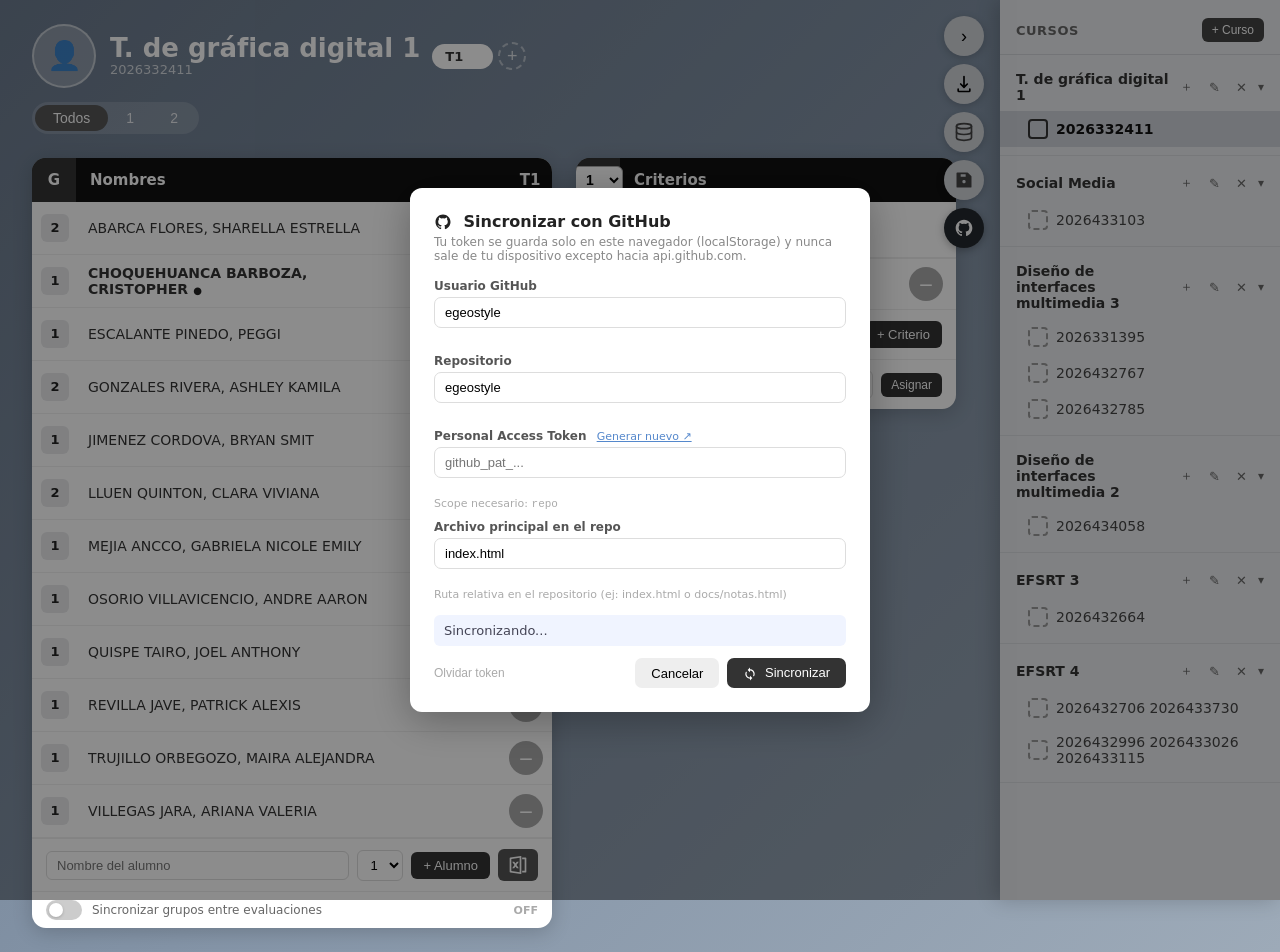
==== commit 011acd68: "📋 Sync dashboard 18-Jul-2026_21-40" ====
--- a/index.html
+++ b/index.html
@@ -454,7 +454,7 @@
     .toolbar-btn::after { display: none; }
   }
 </style>
-<script>window.__SAVED_STATE__={"courses":[{"id":"g_1783822608721","name":"T. de gráfica digital 1","expanded":true,"sub":[{"id":"sc_1783822615778","name":"2026332411"}]},{"id":"g_1783822683692","name":"Social Media","expanded":true,"sub":[{"id":"sc_1783822693216","name":"2026433103"}]},{"id":"g_1783822746332","name":"Diseño de interfaces multimedia 3","expanded":true,"sub":[{"id":"sc_1783822754078","name":"2026331395"},{"id":"sc_1783822855898","name":"2026432767"},{"id":"sc_1783822946987","name":"2026432785"}]},{"id":"g_1783823042210","name":"Diseño de interfaces multimedia 2","expanded":true,"sub":[{"id":"sc_1783823053471","name":"2026434058"}]},{"id":"g_1783823148097","name":"EFSRT 3","expanded":true,"sub":[{"id":"sc_1783823155926","name":"2026432664"}]},{"id":"g_1783823183556","name":"EFSRT 4","expanded":true,"sub":[{"id":"sc_1783823191957","name":"2026432706 2026433730"},{"id":"sc_1783823221080","name":"2026432996 2026433026 2026433115"}]}],"data":{"c1.1":{"students":[{"id":"st_demo_0","name":"Ana García","group":1,"comment":"","warned":false,"evalGroups":{}},{"id":"st_demo_1","name":"Luis Pérez","group":3,"comment":"","warned":false,"evalGroups":{}},{"id":"st_demo_2","name":"María Rodríguez","group":2,"comment":"","warned":false,"evalGroups":{}},{"id":"st_demo_3","name":"Carlos López","group":2,"comment":"","warned":false,"evalGroups":{}},{"id":"st_demo_4","name":"Sofía Martínez","group":2,"comment":"","warned":false,"evalGroups":{}},{"id":"st_demo_5","name":"Diego Fernández","group":3,"comment":"","warned":false,"evalGroups":{}},{"id":"st_demo_6","name":"Laura Sánchez","group":4,"comment":"","warned":false,"evalGroups":{}},{"id":"st_demo_7","name":"Andrés Torres","group":2,"comment":"","warned":false,"evalGroups":{}},{"id":"st_demo_8","name":"Valentina Gómez","group":3,"comment":"","warned":false,"evalGroups":{}},{"id":"st_demo_9","name":"Juan Ramírez","group":1,"comment":"","warned":false,"evalGroups":{}},{"id":"st_demo_10","name":"Isabella Díaz","group":4,"comment":"","warned":false,"evalGroups":{}},{"id":"st_demo_11","name":"Sebastián Reyes","group":5,"comment":"","warned":false,"evalGroups":{}},{"id":"st_demo_12","name":"Camila Castro","group":5,"comment":"","warned":false,"evalGroups":{}},{"id":"st_demo_13","name":"Mateo Vargas","group":5,"comment":"","warned":false,"evalGroups":{}},{"id":"st_demo_14","name":"Luciana Morales","group":1,"comment":"","warned":false,"evalGroups":{}}],"evals":[{"id":"ev_17833406563620.1905435423733094","name":"T1","criteria":[{"id":"cr1","name":"Criterio 1"},{"id":"cr2","name":"Criterio 2"},{"id":"cr3","name":"Participación"},{"id":"cr4","name":"Examen Final"}],"groupScores":{"1":{},"4":{}}}],"activeEvalIdx":0,"syncGroups":false,"delegateId":null},"sc_1783340737372":{"students":[{"id":"st_17833408539010.3864992341640101","name":"ABARCA FLORES, SHARELLA ESTRELLA","group":1,"comment":"","warned":false,"evalGroups":{}},{"id":"st_17833408539010.12791070109039726","name":"CHOQUEHUANCA BARBOZA, CRISTOPHER","group":1,"comment":"","warned":false,"evalGroups":{}},{"id":"st_17833408539010.6091218732219371","name":"ESCALANTE PINEDO, PEGGI","group":1,"comment":"","warned":false,"evalGroups":{}},{"id":"st_17833408539010.819694687312071","name":"GONZALES RIVERA, ASHLEY KAMILA","group":1,"comment":"","warned":false,"evalGroups":{}},{"id":"st_17833408539010.7549106277719974","name":"JIMENEZ CORDOVA, BRYAN SMIT","group":1,"comment":"","warned":false,"evalGroups":{}},{"id":"st_17833408539010.03900741548918529","name":"LLUEN QUINTON, CLARA VIVIANA","group":1,"comment":"","warned":false,"evalGroups":{}},{"id":"st_17833408539010.02442922745889431","name":"MEJIA ANCCO, GABRIELA NICOLE EMILY","group":1,"comment":"","warned":false,"evalGroups":{}},{"id":"st_17833408539010.05813502630976375","name":"OSORIO VILLAVICENCIO, ANDRE AARON","group":1,"comment":"","warned":false,"evalGroups":{}},{"id":"st_17833408539010.8535116100040426","name":"QUISPE TAIRO, JOEL ANTHONY","group":1,"comment":"","warned":false,"evalGroups":{}},{"id":"st_17833408539010.0754104141661952","name":"REVILLA JAVE, PATRICK ALEXIS","group":1,"comment":"","warned":false,"evalGroups":{}},{"id":"st_17833408539010.7911665056678269","name":"TRUJILLO ORBEGOZO, MAIRA ALEJANDRA","group":1,"comment":"","warned":false,"evalGroups":{}},{"id":"st_17833408539010.35241147272611384","name":"VILLEGAS JARA, ARIANA VALERIA","group":1,"comment":"","warned":false,"evalGroups":{}}],"evals":[{"id":"ev_17833407407720.659072436181561","name":"T1","criteria":[],"groupScores":{"1":{},"4":{}}}],"activeEvalIdx":0,"syncGroups":false,"delegateId":"st_17833408539010.12791070109039726"},"sc_1783355827597":{"students":[{"id":"st_17833560576860.11744179393695198","name":"CHECA MARCOS, CRISTHIAN ALEXIS","group":1,"comment":"","warned":false,"evalGroups":{}},{"id":"st_17833560576860.15424699118425178","name":"MEDINA HUILCA, JEMINA ESMERALDA","group":1,"comment":"","warned":false,"evalGroups":{}},{"id":"st_17833560576860.07016169301310482","name":"MITACC YUCRA, ABRAHAM ALEXANDER","group":1,"comment":"","warned":false,"evalGroups":{}},{"id":"st_17833560576860.6939142071224472","name":"POVIS ESCOBAR, YAYOI MYRIAM","group":1,"comment":"","warned":false,"evalGroups":{}},{"id":"st_17833560576860.9253836031261515","name":"RAMOS BENDEZU, FIORELLA ARIANA","group":1,"comment":"","warned":false,"evalGroups":{}},{"id":"st_17833560576860.16085922069641945","name":"ROJAS DIAZ, CAROLINA DE LOS ANGELES","group":1,"comment":"","warned":false,"evalGroups":{}},{"id":"st_17833560576860.24961472086802028","name":"SAMAME VILLAVICENCIO, DANIEL ANTONIO","group":1,"comment":"","warned":false,"evalGroups":{}},{"id":"st_17833560576860.6383846342621623","name":"SHAPIAMA APEÑA, ARIANA LUCIA","group":1,"comment":"","warned":false,"evalGroups":{}},{"id":"st_17833560576860.775596070028938","name":"ALARCON ESTRADA, ZECIAH MARUBENY","group":1,"comment":"","warned":false,"evalGroups":{}},{"id":"st_17833560576860.6449370989607629","name":"MAYTA SALHUA, ALEJANDRA FIORELLA","group":1,"comment":"","warned":false,"evalGroups":{}}],"evals":[{"id":"ev_17833558323730.5330659417117741","name":"T1","criteria":[],"groupScores":{"1":{}}}],"activeEvalIdx":0,"syncGroups":false,"delegateId":"st_17833560576860.15424699118425178"},"sc_1783355803669":{"students":[{"id":"st_17833559432380.19806809833887606","name":"AGUILAR VASQUEZ, CESAR AGUSTO","group":1,"comment":"","warned":false,"evalGroups":{}},{"id":"st_17833559432380.13463237702517294","name":"ARMAS ALBARRAN, CRISTINA CELESTE","group":1,"comment":"","warned":false,"evalGroups":{}},{"id":"st_17833559432380.16425264331645184","name":"BECERRA INUMA, YEIKY YADHIRA DE LOS ANGELES","group":1,"comment":"","warned":false,"evalGroups":{}},{"id":"st_17833559432380.8489029045349703","name":"CARDOZA VILLAFUERTE, MATIAS ALMIR","group":1,"comment":"","warned":false,"evalGroups":{}},{"id":"st_17833559432380.7142533130614144","name":"CASTRO GIL, MARIA JULIA","group":1,"comment":"","warned":false,"evalGroups":{}},{"id":"st_17833559432380.5115413839503781","name":"CERNA VILCA, RAQUEL SARAI","group":1,"comment":"","warned":false,"evalGroups":{}},{"id":"st_17833559432380.12982018891682046","name":"CHAMPI PACHERRES, FABRIZIO ALONSO","group":1,"comment":"","warned":false,"evalGroups":{}},{"id":"st_17833559432380.7105203780281879","name":"CRUZ RONCAL, JAVIER ALEJANDRO","group":1,"comment":"","warned":false,"evalGroups":{}},{"id":"st_17833559432380.4342273294586887","name":"CUEVAS PUITIZA, JEAN POOL FRANCILES","group":1,"comment":"","warned":false,"evalGroups":{}},{"id":"st_17833559432380.6623138123696771","name":"FLORES CUZCO, DAYANA GRESSLY","group":1,"comment":"","warned":false,"evalGroups":{}},{"id":"st_17833559432380.6064287867685559","name":"GUTIERREZ RODRIGUEZ, JANIZ LIZET","group":1,"comment":"","warned":false,"evalGroups":{}},{"id":"st_17833559432380.5732603813237718","name":"MAGALLANES RODRIGUEZ, CRISTHIAN EDUARDO","group":1,"comment":"","warned":false,"evalGroups":{}},{"id":"st_17833559432380.5753149593799411","name":"MANTILLA ALVARADO, FERNANDA LIZBETH","group":1,"comment":"","warned":false,"evalGroups":{}},{"id":"st_17833559432380.24685063895058157","name":"NUÑEZ CHAVEZ, ALEJANDRA ZUAMI","group":1,"comment":"","warned":false,"evalGroups":{}},{"id":"st_17833559432380.3249941873815819","name":"OLAYA LOPEZ, HILARY NICOLL","group":1,"comment":"","warned":false,"evalGroups":{}},{"id":"st_17833559432380.5602250674188258","name":"PEÑA ZAVALETA, MARELY ROSELIN","group":1,"comment":"","warned":false,"evalGroups":{}},{"id":"st_17833559432380.5574539650676208","name":"PESANTES CARRANZA, ADRIANO DEL PIERO","group":1,"comment":"","warned":false,"evalGroups":{}},{"id":"st_17833559432380.4924737795520433","name":"RAVELLO RAMOS, JERRY MATEO","group":1,"comment":"","warned":false,"evalGroups":{}},{"id":"st_17833559432380.9182513953292412","name":"RIMARI VELASQUEZ, DANIEL ANTONIO","group":1,"comment":"","warned":false,"evalGroups":{}},{"id":"st_17833559432380.5942090652570987","name":"ROMERO ROJAS, KIARA SILVIA","group":1,"comment":"","warned":false,"evalGroups":{}},{"id":"st_17833559432380.5326493777973529","name":"SANCHEZ AGUIRRE, DANILO SEBASTIAN","group":1,"comment":"","warned":false,"evalGroups":{}},{"id":"st_17833559432380.017193889320119893","name":"TARRILLO PRADO, EMILY NAHOMI","group":1,"comment":"","warned":false,"evalGroups":{}},{"id":"st_17833559432380.2860733481662596","name":"ANDRADE DE LA CRUZ, MAICOL AARON","group":1,"comment":"","warned":false,"evalGroups":{}},{"id":"st_17833559432380.6684944668031251","name":"LOZANO SIGÜENZA, CIELO ESTRELLA","group":1,"comment":"","warned":false,"evalGroups":{}}],"evals":[{"id":"ev_17833558337650.3302151025733395","name":"T1","criteria":[],"groupScores":{"1":{}}}],"activeEvalIdx":0,"syncGroups":false,"delegateId":"st_17833559432380.4924737795520433"},"sc_1783356786673":{"students":[{"id":"st_17833568103690.13446362447136773","name":"ALVARADO VILLAR, DAFNE DAYANA","group":1,"comment":"","warned":false,"evalGroups":{}},{"id":"st_17833568103690.3532990662605715","name":"ATOCCSA CHOTON, GIANELLA LUCIA","group":1,"comment":"","warned":false,"evalGroups":{}},{"id":"st_17833568103690.8943666270647598","name":"BARDALES VILLAVICENCIO, YULY MIRTHA","group":1,"comment":"","warned":false,"evalGroups":{}},{"id":"st_17833568103690.2812561096893178","name":"BERNACHEA QUISPE, EVELYN DANIELA","group":1,"comment":"","warned":false,"evalGroups":{}},{"id":"st_17833568103690.9949048628788261","name":"CARRILLO ROLDAN, MARIA FERNANDA","group":1,"comment":"","warned":false,"evalGroups":{}},{"id":"st_17833568103690.5546822730936709","name":"DÍAZ CHACÓN, DIEGO CÉSAR","group":1,"comment":"","warned":false,"evalGroups":{}},{"id":"st_17833568103690.9676855316295074","name":"FARFAN CORDOVA, EDUARDO JOSE","group":1,"comment":"","warned":false,"evalGroups":{}},{"id":"st_17833568103690.8562996901965583","name":"GARRIDO GARCIA, JESSICA JASMINE","group":1,"comment":"","warned":false,"evalGroups":{}},{"id":"st_17833568103690.6175814207479887","name":"ITO CALIXTO, BLANCA NATSUMI","group":1,"comment":"","warned":false,"evalGroups":{}},{"id":"st_17833568103690.45025127351952277","name":"NAVARRO GRADOS, ARTURO JAVIER","group":1,"comment":"","warned":false,"evalGroups":{}},{"id":"st_17833568103690.4047318163590783","name":"PARI CRUZ, KYARA MARIA","group":1,"comment":"","warned":false,"evalGroups":{}},{"id":"st_17833568103690.6762752182393726","name":"PARIASCA VICUÑA, ANGIE MIRELLA","group":1,"comment":"","warned":false,"evalGroups":{}},{"id":"st_17833568103690.3500547502932452","name":"QUEVEDO AGUERO, ALLISÓN JAMILEY","group":1,"comment":"","warned":false,"evalGroups":{}},{"id":"st_17833568103690.09852078032393974","name":"QUISPE PRECIADO, AYMAR ARIANA","group":1,"comment":"","warned":false,"evalGroups":{}},{"id":"st_17833568103690.05499205713274702","name":"RAMIREZ PALOMINO, ASHLEY BRIGITTE","group":1,"comment":"","warned":false,"evalGroups":{}},{"id":"st_17833568103690.5291994293833264","name":"RODRIGUEZ JIMENEZ, FABIANA JOSELYN","group":1,"comment":"","warned":false,"evalGroups":{}},{"id":"st_17833568103690.0060743726070476844","name":"SOSA SANCHEZ, SARA VICTORIA","group":1,"comment":"","warned":false,"evalGroups":{}},{"id":"st_17833568103690.6347733523948764","name":"SOTELO RIVERA, ALEXANDER PAUL","group":1,"comment":"","warned":false,"evalGroups":{}},{"id":"st_17833568103690.41068848586069817","name":"TOLENTINO RUIZ, JURGEN KYLE","group":1,"comment":"","warned":false,"evalGroups":{}},{"id":"st_17833568103690.07967040584330476","name":"ZAVALETA ZAMORA, YANNELY ASTRID","group":1,"comment":"","warned":false,"evalGroups":{}},{"id":"st_17833568103690.7702045356482674","name":"BARTOLOME MANSILLA, LUZ ALISON","group":1,"comment":"","warned":false,"evalGroups":{}},{"id":"st_17833568103690.2612352920084593","name":"PINEDA LAZARO DE VELASQUE, GERALDINE LORETA","group":1,"comment":"","warned":false,"evalGroups":{}},{"id":"st_17833568103690.6618411372282665","name":"QUEVEDO DAVILA, TIFANNY AYUMÍ","group":1,"comment":"","warned":false,"evalGroups":{}}],"evals":[{"id":"ev_17833567927290.16156544486637314","name":"T1","criteria":[],"groupScores":{"1":{}}}],"activeEvalIdx":0,"syncGroups":false,"delegateId":"st_17833568103690.5546822730936709"},"sc_1783357012963":{"students":[{"id":"st_17833570264990.7519321371721656","name":"AGUADO JIMENEZ, LEONOR ANGELY","group":1,"comment":"","warned":false,"evalGroups":{}},{"id":"st_17833570264990.1363840567684378","name":"ALFARO PEÑA, KIARA STEPHANIE","group":1,"comment":"","warned":false,"evalGroups":{}},{"id":"st_17833570264990.17308034858504318","name":"ARBIETO SANCHEZ, IAN LENIN","group":1,"comment":"","warned":false,"evalGroups":{}},{"id":"st_17833570264990.7219437390353927","name":"DOMINGUEZ CUARESMA, CAROLINA XIMENA","group":1,"comment":"","warned":false,"evalGroups":{}},{"id":"st_17833570264990.9251840965389349","name":"FIGUEROA ORTIZ, RENZO SEBASTIAN","group":1,"comment":"","warned":false,"evalGroups":{}},{"id":"st_17833570264990.09600721518736899","name":"FLORES BRACAMONTE, CHARENSSE AURA ROMELIA","group":1,"comment":"","warned":false,"evalGroups":{}},{"id":"st_17833570264990.7004765903604157","name":"MENA CASTRO, MELODY ROSSE","group":1,"comment":"","warned":false,"evalGroups":{}},{"id":"st_17833570264990.206196709494607","name":"MENDOZA PAREDES, HAROLD DAVID","group":1,"comment":"","warned":false,"evalGroups":{}},{"id":"st_17833570264990.35849065848501926","name":"OSES CIERTO, ADRIANO RAUL","group":1,"comment":"","warned":false,"evalGroups":{}},{"id":"st_17833570264990.2598111762012094","name":"PARDAVE ALEJANDRO, ANA CRISTINA","group":1,"comment":"","warned":false,"evalGroups":{}},{"id":"st_17833570264990.8765473376690304","name":"SANCHEZ AGUIRRE, ALISON BRIGITTE","group":1,"comment":"","warned":false,"evalGroups":{}},{"id":"st_17833570264990.8449393244880482","name":"VEGA CERVANTES, ANA ANDREA","group":1,"comment":"","warned":false,"evalGroups":{}},{"id":"st_17833570264990.2935476076066419","name":"PEÑA CALVO, LARA MILENA","group":1,"comment":"","warned":false,"evalGroups":{}}],"evals":[{"id":"ev_17833570168500.2220594819417785","name":"T1","criteria":[],"groupScores":{"1":{}}}],"activeEvalIdx":0,"syncGroups":false,"delegateId":"st_17833570264990.09600721518736899"},"sc_1783357262100":{"students":[{"id":"st_17837808555370.2149888910091451","name":"BURGA PASTOR, SERGIO LEANDRO","group":1,"comment":"","warned":false,"evalGroups":{}},{"id":"st_17837808555370.6115527955581583","name":"CULQUE GAMBOA, CARLOS FERNANDO","group":1,"comment":"","warned":false,"evalGroups":{}},{"id":"st_17837808555370.11511852870087513","name":"ESPINOLA GARAY, ANDREA CELESTE","group":1,"comment":"","warned":false,"evalGroups":{}},{"id":"st_17837808555370.31056734938502684","name":"ESPINOLA GARAY, LUIS FERNANDO","group":1,"comment":"","warned":false,"evalGroups":{}},{"id":"st_17837808555370.35962338672026295","name":"LUNA IGLESIAS, EDDU FRANCO","group":1,"comment":"","warned":false,"evalGroups":{}},{"id":"st_17837808555370.7969890909953894","name":"ORBEGOSO COYAHUAZO, MICHEL JARID","group":1,"comment":"","warned":false,"evalGroups":{}},{"id":"st_17837808555370.03727775834437763","name":"PEREDA CAJA, FLAVIA ALEXANDRA","group":1,"comment":"","warned":false,"evalGroups":{}},{"id":"st_17837808555370.30451536206886654","name":"QUINCHO LOAYZA, BRAYAN EMIR","group":1,"comment":"","warned":false,"evalGroups":{}},{"id":"st_17837808555370.7654540814347406","name":"SOLANO QUIÑONES, ANGELA GABRIELA","group":1,"comment":"","warned":false,"evalGroups":{}}],"evals":[{"id":"ev_17833572875160.3253302730059682","name":"T1","criteria":[],"groupScores":{"1":{}}}],"activeEvalIdx":0,"syncGroups":false,"delegateId":"st_17837808555370.7654540814347406"},"sc_1783793082393":{"students":[{"id":"st_17837931464350.43167094155219976","name":"ALAYO VARGAS, PIERO ALESSANDRO","group":1,"comment":"","warned":false,"evalGroups":{}},{"id":"st_17837931464350.8505856611711885","name":"ARANA REYES, STEFANY OLENKA","group":1,"comment":"","warned":false,"evalGroups":{}},{"id":"st_17837931464350.8571885089281188","name":"AZAÑA HUAMANI, CAREN MARICIELO","group":1,"comment":"","warned":false,"evalGroups":{}},{"id":"st_17837931464350.32897968217410556","name":"CHAVEZ ALVAREZ, KEVIN ANTHONY","group":1,"comment":"","warned":false,"evalGroups":{}},{"id":"st_17837931464350.6175816133796483","name":"CONTRERAS PAREDES, JOHAN ALBERTO","group":1,"comment":"","warned":false,"evalGroups":{}},{"id":"st_17837931464350.6323269160727921","name":"CONTRERAS TORREBLANCA, CLAUDIA EDITH","group":1,"comment":"","warned":false,"evalGroups":{}},{"id":"st_17837931464350.2020927020219636","name":"CORDOVA MEJIA, JOSE ARMANDO","group":1,"comment":"","warned":false,"evalGroups":{}},{"id":"st_17837931464350.9429491294281223","name":"CUBAS ARISTA, JUAN JOSE","group":1,"comment":"","warned":false,"evalGroups":{}},{"id":"st_17837931464350.19781564716052136","name":"DAGA NORIEGA, LEYDI JAQUELYN","group":1,"comment":"","warned":false,"evalGroups":{}},{"id":"st_17837931464350.1146158038677405","name":"DIAZ CASTRILLON, TATIANA ZULEIKA","group":1,"comment":"","warned":false,"evalGroups":{}},{"id":"st_17837931464350.7120790673380334","name":"GALARRETA VILLAR, SEBASTIAN JOSUE","group":1,"comment":"","warned":false,"evalGroups":{}},{"id":"st_17837931464350.645746551125106","name":"GARCIA QUIÑONES, FIORELLA DANITZA","group":1,"comment":"","warned":false,"evalGroups":{}},{"id":"st_17837931464350.09356642174007479","name":"HIDALGO CASTILLO, SEBASTIAN ALBERTO","group":1,"comment":"","warned":false,"evalGroups":{}},{"id":"st_17837931464350.6384460785995099","name":"LOPEZ ALVARADO, JHOINER","group":1,"comment":"","warned":false,"evalGroups":{}},{"id":"st_17837931464350.2643630962082536","name":"LUNA IGLESIAS, EDDU FRANCO","group":1,"comment":"","warned":false,"evalGroups":{}},{"id":"st_17837931464350.742794927002315","name":"MACAHUACHI ROJAS, CRISTHIAN STEFANO","group":1,"comment":"","warned":false,"evalGroups":{}},{"id":"st_17837931464350.10443848591292348","name":"MENA CASTRO, SABRINA LEYDI","group":1,"comment":"","warned":false,"evalGroups":{}},{"id":"st_17837931464350.8945732205849108","name":"MENDOZA PAREDES, HAROLD DAVID","group":1,"comment":"","warned":false,"evalGroups":{}},{"id":"st_17837931464350.1855895769917848","name":"PEREDA RUBIO, MEYSY MARIFE","group":1,"comment":"","warned":false,"evalGroups":{}},{"id":"st_17837931464350.3336407186226399","name":"RONCEROS REYES, GENESIS YSAITH","group":1,"comment":"","warned":false,"evalGroups":{}},{"id":"st_17837931464350.2024135807418016","name":"VELA ESQUIVEL, AMI YADIRA","group":1,"comment":"","warned":false,"evalGroups":{}},{"id":"st_17837931464350.6962086429905624","name":"VILCARROMERO RAMOS, ROSARIO JOSELITH","group":1,"comment":"","warned":false,"evalGroups":{}},{"id":"st_17837931464350.4282807442480864","name":"HURTADO AGUADO, FERNANDO ALONSO","group":1,"comment":"","warned":false,"evalGroups":{}},{"id":"st_17837931464350.5076641328476814","name":"SERNA REMIGIO, CRISTHIAN RONNY","group":1,"comment":"","warned":false,"evalGroups":{}},{"id":"st_17837931464350.8021217449050895","name":"VIERA AGUIRRE, ANGHIE ALEJANDRA","group":1,"comment":"","warned":false,"evalGroups":{}}],"evals":[{"id":"ev_17837930840850.45965300551733046","name":"EF","criteria":[],"groupScores":{"1":{}}}],"activeEvalIdx":0,"syncGroups":false,"delegateId":"st_17837931464350.10443848591292348"},"sc_1783794779537":{"students":[{"id":"st_17837949969410.3011842878724459","name":"ALFARO PEÑA, KIARA STEPHANIE","group":1,"comment":"","warned":false,"evalGroups":{}},{"id":"st_17837949969410.8465701858560016","name":"ALVAREZ ANGELES, YARED ESTEBAN","group":1,"comment":"","warned":false,"evalGroups":{}},{"id":"st_17837949969410.0036605092526869054","name":"ARAINGA CIVICO, CARLOS ALBERTO","group":1,"comment":"","warned":false,"evalGroups":{}},{"id":"st_17837949969410.7312777444350334","name":"ARENAS SOL SOL, RENZO NEZARETH","group":1,"comment":"","warned":false,"evalGroups":{}},{"id":"st_17837949969410.17897916275126768","name":"BECERRA INUMA, YEIKY YADHIRA DE LOS ANGELES","group":1,"comment":"","warned":false,"evalGroups":{}},{"id":"st_17837949969410.7206767428585873","name":"CHERO ROJAS, JHOSIMIRY JAZMIN","group":1,"comment":"","warned":false,"evalGroups":{}},{"id":"st_17837949969410.5129723556012304","name":"CRUZ RONCAL, JAVIER ALEJANDRO","group":1,"comment":"","warned":false,"evalGroups":{}},{"id":"st_17837949969410.9740566780314093","name":"GUERRA ORTECHO, CAMILA MAZHIEL","group":1,"comment":"","warned":false,"evalGroups":{}},{"id":"st_17837949969410.43656937082262537","name":"GUTIERREZ RODRIGUEZ, JANIZ LIZET","group":1,"comment":"","warned":false,"evalGroups":{}},{"id":"st_17837949969410.8148725527426017","name":"HUAMANI PLASENCIA, TANIA LISETH","group":1,"comment":"","warned":false,"evalGroups":{}},{"id":"st_17837949969410.6782124989381719","name":"HUERTA GABINO, YESSENIA NELIA","group":1,"comment":"","warned":false,"evalGroups":{}},{"id":"st_17837949969410.2785001601700633","name":"JIBAJA MENESES, DANUSHKA FARIDE","group":1,"comment":"","warned":false,"evalGroups":{}},{"id":"st_17837949969410.9261157501288887","name":"LLANOS CHOLAN, FABIANO DEL PIERO","group":1,"comment":"","warned":false,"evalGroups":{}},{"id":"st_17837949969410.8503378673868988","name":"NEYRA LIÑAN, MARIT YAMELIN","group":1,"comment":"","warned":false,"evalGroups":{}},{"id":"st_17837949969410.9059324813914087","name":"OLAYA LOPEZ, HILARY NICOLL","group":1,"comment":"","warned":false,"evalGroups":{}},{"id":"st_17837949969410.0811545521721998","name":"SANCHEZ BOLO, MICHAEL JHORDAN","group":1,"comment":"","warned":false,"evalGroups":{}},{"id":"st_17837949969410.6359602363320777","name":"SOLANO QUIÑONES, ANGELA GABRIELA","group":1,"comment":"","warned":false,"evalGroups":{}},{"id":"st_17837949969410.29601652634276954","name":"TARRILLO PRADO, EMILY NAHOMI","group":1,"comment":"","warned":false,"evalGroups":{}},{"id":"st_17837949969410.28244863209667936","name":"RODRIGUEZ PRECIADO, BRYANT DANIEL","group":1,"comment":"","warned":false,"evalGroups":{}},{"id":"st_17837949969410.07084351014638468","name":"SERRANO CORDOVA, SEBASTIAN","group":1,"comment":"","warned":false,"evalGroups":{}},{"id":"st_1783795166388","name":"================================","group":1,"comment":"","warned":true,"evalGroups":{"ev_17837947827910.7640696741543264":999}},{"id":"st_17837952146930.581056660039806","name":"ALVARADO VILLAR, DAFNE DAYANA","group":1,"comment":"","warned":false,"evalGroups":{}},{"id":"st_17837952146930.8633576923392795","name":"ASCONA POTENCIANO, ELIDA","group":1,"comment":"","warned":false,"evalGroups":{}},{"id":"st_17837952146930.8292083129742465","name":"BARRETO RIQUEZ, STEVEN FRANCO ELMER","group":1,"comment":"","warned":false,"evalGroups":{}},{"id":"st_17837952146930.21919803502366486","name":"CABRERA ZAMBRANO, CRISMAR ANYELITH","group":1,"comment":"","warned":false,"evalGroups":{}},{"id":"st_17837952146930.9013153911450462","name":"CANCHANYA GONZALES, NILTON SAMIR","group":1,"comment":"","warned":false,"evalGroups":{}},{"id":"st_17837952146930.10453404017407131","name":"CARRASCO MONSALVE, PEDRO JOSE","group":1,"comment":"","warned":false,"evalGroups":{}},{"id":"st_17837952146930.7005510275711903","name":"CARRILLO CHOCCE, JOSE ALBERTO","group":1,"comment":"","warned":false,"evalGroups":{}},{"id":"st_17837952146930.9160732351841565","name":"COILA CUENCA, JHON VICTOR","group":1,"comment":"","warned":false,"evalGroups":{}},{"id":"st_17837952146930.1678036324099298","name":"CUYA PORTAL, FRANSHEZKA XIOMARA","group":1,"comment":"","warned":false,"evalGroups":{}},{"id":"st_17837952146930.5150118215442432","name":"DAVILA GONZALES, DALILA YAMILET","group":1,"comment":"","warned":false,"evalGroups":{}},{"id":"st_17837952146930.4854395611807012","name":"ESPINOLA GARAY, ANDREA CELESTE","group":1,"comment":"","warned":false,"evalGroups":{}},{"id":"st_17837952146930.2723241009945425","name":"ESPINOLA GARAY, LUIS FERNANDO","group":1,"comment":"","warned":false,"evalGroups":{}},{"id":"st_17837952146930.09922818308026171","name":"GARCIA VEGA, IRENKA GRAZZIA","group":1,"comment":"","warned":false,"evalGroups":{}},{"id":"st_17837952146930.9585935336674426","name":"GARRIDO GARCIA, JESSICA JASMINE","group":1,"comment":"","warned":false,"evalGroups":{}},{"id":"st_17837952146930.5643508662366739","name":"GOMEZ NUNJAR, YESSIRE NICOLLE","group":1,"comment":"","warned":false,"evalGroups":{}},{"id":"st_17837952146930.9743913776153793","name":"HURTADO APONTE, MARELYN BRENDI","group":1,"comment":"","warned":false,"evalGroups":{}},{"id":"st_17837952146930.08597108294387201","name":"LAURA SALCEDO, ARIADNA ROMINA","group":1,"comment":"","warned":false,"evalGroups":{}},{"id":"st_17837952146930.41550525095009094","name":"MARINO LAUREANO, FABIAN ANDRE","group":1,"comment":"","warned":false,"evalGroups":{}},{"id":"st_17837952146930.6192452954672258","name":"MUR REQUENA, LAURA MARIAN","group":1,"comment":"","warned":false,"evalGroups":{}},{"id":"st_17837952146930.2823071502015436","name":"PALPAN PALACIN, DIHOGO GUSTAVO","group":1,"comment":"","warned":false,"evalGroups":{}},{"id":"st_17837952146930.5609229986454907","name":"PEÑA PASTOR, MARIA GRACIA","group":1,"comment":"","warned":false,"evalGroups":{}},{"id":"st_17837952146930.3881988472516731","name":"POMA REYES, RENZO ARDASIR","group":1,"comment":"","warned":false,"evalGroups":{}},{"id":"st_17837952146930.4166519710211253","name":"RAMIREZ FLORES, NAYELI ATHANIEL","group":1,"comment":"","warned":false,"evalGroups":{}},{"id":"st_17837952146930.8618504538984195","name":"REYES GARCIA, ANA LUCIA","group":1,"comment":"","warned":false,"evalGroups":{}},{"id":"st_17837952146930.48692997018748596","name":"SALGUERO FERNANDEZ, JUANA MARIA","group":1,"comment":"","warned":false,"evalGroups":{}},{"id":"st_17837952146930.9873358745956363","name":"SHAPIAMA CATASHUNGA, LOURDES","group":1,"comment":"","warned":false,"evalGroups":{}},{"id":"st_17837952146930.8960595537586871","name":"SIMON MENDIZABAL, ISIDRO SAMUEL FELIX","group":1,"comment":"","warned":false,"evalGroups":{}},{"id":"st_17837952146930.5695052942451084","name":"SOSA SANCHEZ, SARA VICTORIA","group":1,"comment":"","warned":false,"evalGroups":{}},{"id":"st_17837952146930.33124944564284675","name":"URBANO MONTESINOS, OMAR ALFREDO","group":1,"comment":"","warned":false,"evalGroups":{}},{"id":"st_17837952146930.21061469701852398","name":"VALENZUELA CHOQUE, NICOL VALERIA","group":1,"comment":"","warned":false,"evalGroups":{}},{"id":"st_17837952146930.6286276726917277","name":"VASQUEZ GUERRERO, ADRIAN ALEXANDER","group":1,"comment":"","warned":false,"evalGroups":{}},{"id":"st_17837952146930.534723725654867","name":"VEGA BALLON, ALONSO JAVIER","group":1,"comment":"","warned":false,"evalGroups":{}},{"id":"st_17837952146930.03099547421508353","name":"YAÑEZ MORI, AYUMI HASHI","group":1,"comment":"","warned":false,"evalGroups":{}},{"id":"st_17837952146930.20945549101977445","name":"YOVERA CRUZADO, NAYELI ANAI","group":1,"comment":"","warned":false,"evalGroups":{}},{"id":"st_17837952146930.8120377182281723","name":"ZAVALETA ZAMORA, YANNELY ASTRID","group":1,"comment":"","warned":false,"evalGroups":{}},{"id":"st_17837952146930.5948421358211762","name":"PIEDRA ROMERO, GUILLERMO ENRIQUE","group":1,"comment":"","warned":false,"evalGroups":{}},{"id":"st_17837952146930.6167033043470297","name":"QUISPE COVEÑAS, CECIA ALMENDRA","group":1,"comment":"","warned":false,"evalGroups":{}}],"evals":[{"id":"ev_17837947827910.7640696741543264","name":"T1","criteria":[],"groupScores":{"1":{}}}],"activeEvalIdx":0,"syncGroups":false,"delegateId":null},"sc_1783794797233":{"students":[{"id":"st_17837953589310.521574823826929","name":"ALVARES SUNIAGA, JOSELIN DEL VALLE","group":1,"comment":"","warned":false,"evalGroups":{}},{"id":"st_17837953589310.6753721133405339","name":"ATUNCAR PISCOYA, ANDREA DANIELA","group":1,"comment":"","warned":false,"evalGroups":{}},{"id":"st_17837953589310.8915828870941263","name":"BURGA PASTOR, SERGIO LEANDRO","group":1,"comment":"","warned":false,"evalGroups":{}},{"id":"st_17837953589310.504402235917404","name":"CABRERA CASTRO, FIORELLA FRANCESCA","group":1,"comment":"","warned":false,"evalGroups":{}},{"id":"st_17837953589310.2646616292455479","name":"CALLE ROMERO, KIARA JASMIN","group":1,"comment":"","warned":false,"evalGroups":{}},{"id":"st_17837953589310.5956603334790166","name":"CHAVEZ RUIZ, JOSE JAIME","group":1,"comment":"","warned":false,"evalGroups":{}},{"id":"st_17837953589310.4869841461142973","name":"CONTRERAS LAMAS, ANITA NICOLE","group":1,"comment":"","warned":false,"evalGroups":{}},{"id":"st_17837953589310.8519827457240502","name":"CRISOLOGO CASTRO, LUCY MARITA","group":1,"comment":"","warned":false,"evalGroups":{}},{"id":"st_17837953589310.4807469233789817","name":"DIAZ RIOS, MOISES JOAO","group":1,"comment":"","warned":false,"evalGroups":{}},{"id":"st_17837953589310.3447334729374749","name":"FARFAN CORDOVA, EDUARDO JOSE","group":1,"comment":"","warned":false,"evalGroups":{}},{"id":"st_17837953589310.4371119819954016","name":"FARFAN VALVERDE, FATIMA NIEVES","group":1,"comment":"","warned":false,"evalGroups":{}},{"id":"st_17837953589310.9989483579447723","name":"GOMEZ PUJAICO, MARISOL ISABEL","group":1,"comment":"","warned":false,"evalGroups":{}},{"id":"st_17837953589310.49466456552868565","name":"GONZALES GAYTAN, ESTEFANI MARICE","group":1,"comment":"","warned":false,"evalGroups":{}},{"id":"st_17837953589310.3077635325536514","name":"MARCELO GONZALES, PIERO JULIAN","group":1,"comment":"","warned":false,"evalGroups":{}},{"id":"st_17837953589310.6791892079058743","name":"MELLO GUIVIN, LUIS ALBERTO","group":1,"comment":"","warned":false,"evalGroups":{}},{"id":"st_17837953589310.991112996845834","name":"OSORIO ASUNCION, MELISA KATHERINE","group":1,"comment":"","warned":false,"evalGroups":{}},{"id":"st_17837953589310.3221778923059646","name":"PINTADO VALDEZ, ESTHER ELIZABETH","group":1,"comment":"","warned":false,"evalGroups":{}},{"id":"st_17837953589310.6978285488053992","name":"PRETEL RIVERA, NATALY AYNEE","group":1,"comment":"","warned":false,"evalGroups":{}},{"id":"st_17837953589310.35795895311874415","name":"TAPIA MUÑOZ, VANIA NICOLLE","group":1,"comment":"","warned":false,"evalGroups":{}},{"id":"st_17837953589310.7916433307011965","name":"TORRES MAC KAY, ANDREA JIMENA","group":1,"comment":"","warned":false,"evalGroups":{}},{"id":"st_17837953589310.5214460156376013","name":"URIONA SANCHEZ, MARCIA CAROLINA","group":1,"comment":"","warned":false,"evalGroups":{}},{"id":"st_17837953589310.09000996812219075","name":"UTCAÑE GAMBINI, DENIS RODRIGO","group":1,"comment":"","warned":false,"evalGroups":{}},{"id":"st_17837953589310.7869225501301609","name":"VERA LUJAN, LUISA ALEJANDRA","group":1,"comment":"","warned":false,"evalGroups":{}},{"id":"st_17837953589310.03365614615212198","name":"GAMEZ RAMOS, BELTSASAR JHONATAN","group":1,"comment":"","warned":false,"evalGroups":{}},{"id":"st_17837953589310.08130331432087923","name":"IBAÑEZ SOTO, ALLMENDRA STEPHANNY DEL CARMEN","group":1,"comment":"","warned":false,"evalGroups":{}},{"id":"st_17837953589310.20432826612873423","name":"PAJUELO CONTRERAS, KARLY DARLINE","group":1,"comment":"","warned":false,"evalGroups":{}},{"id":"st_1783795292134","name":"================================","group":1,"comment":"","warned":true,"evalGroups":{"ev_17837947990440.09922026331158296":999}},{"id":"st_17837954489710.5198663117814889","name":"ARGOMEDO VILCA, KEITH KLEYVI","group":1,"comment":"","warned":false,"evalGroups":{}},{"id":"st_17837954489710.6215397139382832","name":"ARRUNATEGUI SANCHEZ, CARMEN ROSA","group":1,"comment":"","warned":false,"evalGroups":{}},{"id":"st_17837954489710.3039978888803364","name":"HERRERA AGUILAR, YASURI JACQUELINE","group":1,"comment":"","warned":false,"evalGroups":{}},{"id":"st_17837954489710.7101057236537932","name":"LAMA VILLACORTA, RAFAEL VALENTINO","group":1,"comment":"","warned":false,"evalGroups":{}},{"id":"st_17837954489710.7832057112523422","name":"PANDO AGUILAR, DARMA MITZUKO","group":1,"comment":"","warned":false,"evalGroups":{}},{"id":"st_17837954489710.6438361784993439","name":"SAAVEDRA CACERES, JAIR SIGFRIDO","group":1,"comment":"","warned":false,"evalGroups":{}},{"id":"st_17837954489710.5713343086905711","name":"MAYURI LONCHARICH, DAVID DANIEL ENRIQUE","group":1,"comment":"","warned":false,"evalGroups":{}},{"id":"st_1783795514355","name":"================================","group":1,"comment":"","warned":true,"evalGroups":{"ev_17837947990440.09922026331158296":999}},{"id":"st_17837955802240.2192804943697616","name":"BALDEON SANTOS, ABIGAIL DAYANA","group":1,"comment":"","warned":false,"evalGroups":{}},{"id":"st_17837955802240.9705410042516829","name":"CARDENAS MENENDEZ, ROXETTE","group":1,"comment":"","warned":false,"evalGroups":{}},{"id":"st_17837955802240.641580864085346","name":"CASTILLO MARTINEZ, ERICK HAIR","group":1,"comment":"","warned":false,"evalGroups":{}},{"id":"st_17837955802240.6425966174644543","name":"CASTRO FASANANDO, ADRIANA ZALETH","group":1,"comment":"","warned":false,"evalGroups":{}},{"id":"st_17837955802240.38587463941430356","name":"CASTRO HUARANCCA, KIRAN NISHA","group":1,"comment":"","warned":false,"evalGroups":{}},{"id":"st_17837955802240.3689442868209353","name":"CAYO BACON, MIRTHA ANDREA","group":1,"comment":"","warned":false,"evalGroups":{}},{"id":"st_17837955802240.9465162021024887","name":"DE LA CRUZ CACHAY, SAMIR ELIAS","group":1,"comment":"","warned":false,"evalGroups":{}},{"id":"st_17837955802240.5815967792418476","name":"DOMINGUEZ ROJAS, JHON LENIN","group":1,"comment":"","warned":false,"evalGroups":{}},{"id":"st_17837955802240.0860571590189716","name":"GUERRA DIAZ, ALESSANDRA CHRISTEL","group":1,"comment":"","warned":false,"evalGroups":{}},{"id":"st_17837955802240.9376928720127587","name":"MANUEL RIOS, ARIANA VALENTINA","group":1,"comment":"","warned":false,"evalGroups":{}},{"id":"st_17837955802240.9538337934505767","name":"MONTALVAN ROJAS, DANIELA EUNICE","group":1,"comment":"","warned":false,"evalGroups":{}},{"id":"st_17837955802240.9321352604062073","name":"SANCHEZ DELGADO, ORIANA TAMAR","group":1,"comment":"","warned":false,"evalGroups":{}},{"id":"st_17837955802240.20425576729442985","name":"SANTA CRUZ CONCA, ARIANA","group":1,"comment":"","warned":false,"evalGroups":{}},{"id":"st_17837955802240.5675606918293916","name":"OLIVEIRA OLIVERA, ENZO ALESSANDRO","group":1,"comment":"","warned":false,"evalGroups":{}}],"evals":[{"id":"ev_17837947990440.09922026331158296","name":"T1","criteria":[],"groupScores":{"1":{},"999":{}}}],"activeEvalIdx":0,"syncGroups":false,"delegateId":null},"sc_1783822615778":{"students":[{"id":"st_17838226328410.8264218585651429","name":"ABARCA FLORES, SHARELLA ESTRELLA","group":1,"comment":"","warned":false,"evalGroups":{}},{"id":"st_17838226328410.6918964307077589","name":"CHOQUEHUANCA BARBOZA, CRISTOPHER","group":1,"comment":"","warned":false,"evalGroups":{}},{"id":"st_17838226328410.8640530098646814","name":"ESCALANTE PINEDO, PEGGI","group":1,"comment":"","warned":false,"evalGroups":{}},{"id":"st_17838226328410.9965869900463579","name":"GONZALES RIVERA, ASHLEY KAMILA","group":1,"comment":"","warned":false,"evalGroups":{}},{"id":"st_17838226328410.12495750767708969","name":"JIMENEZ CORDOVA, BRYAN SMIT","group":1,"comment":"","warned":false,"evalGroups":{}},{"id":"st_17838226328410.7809495021104657","name":"LLUEN QUINTON, CLARA VIVIANA","group":1,"comment":"","warned":false,"evalGroups":{}},{"id":"st_17838226328410.17042127365219428","name":"MEJIA ANCCO, GABRIELA NICOLE EMILY","group":1,"comment":"","warned":false,"evalGroups":{}},{"id":"st_17838226328410.05763436253576226","name":"OSORIO VILLAVICENCIO, ANDRE AARON","group":1,"comment":"","warned":false,"evalGroups":{}},{"id":"st_17838226328410.6277185099479382","name":"QUISPE TAIRO, JOEL ANTHONY","group":1,"comment":"","warned":false,"evalGroups":{}},{"id":"st_17838226328410.7356830617598736","name":"REVILLA JAVE, PATRICK ALEXIS","group":1,"comment":"","warned":false,"evalGroups":{}},{"id":"st_17838226328410.6223218702994138","name":"TRUJILLO ORBEGOZO, MAIRA ALEJANDRA","group":1,"comment":"","warned":false,"evalGroups":{}},{"id":"st_17838226328410.0634516163188078","name":"VILLEGAS JARA, ARIANA VALERIA","group":1,"comment":"","warned":false,"evalGroups":{}}],"evals":[{"id":"ev_17838226285210.05527841493772645","name":"T1","criteria":[],"groupScores":{"1":{}}}],"activeEvalIdx":0,"syncGroups":false,"delegateId":"st_17838226328410.6918964307077589"},"sc_1783822693216":{"students":[{"id":"st_17838227079680.7635416033944011","name":"AGUILAR VASQUEZ, CESAR AGUSTO","group":1,"comment":"","warned":false,"evalGroups":{}},{"id":"st_17838227079680.12373286780807535","name":"ARMAS ALBARRAN, CRISTINA CELESTE","group":1,"comment":"","warned":false,"evalGroups":{}},{"id":"st_17838227079680.6564990820231453","name":"BECERRA INUMA, YEIKY YADHIRA DE LOS ANGELES","group":1,"comment":"","warned":false,"evalGroups":{}},{"id":"st_17838227079680.007111227007446597","name":"CARDOZA VILLAFUERTE, MATIAS ALMIR","group":1,"comment":"","warned":false,"evalGroups":{}},{"id":"st_17838227079680.9290014768419087","name":"CASTRO GIL, MARIA JULIA","group":1,"comment":"","warned":false,"evalGroups":{}},{"id":"st_17838227079680.7506113349587217","name":"CERNA VILCA, RAQUEL SARAI","group":1,"comment":"","warned":false,"evalGroups":{}},{"id":"st_17838227079680.10096420138915174","name":"CHAMPI PACHERRES, FABRIZIO ALONSO","group":1,"comment":"","warned":false,"evalGroups":{}},{"id":"st_17838227079680.10698651840956852","name":"CRUZ RONCAL, JAVIER ALEJANDRO","group":1,"comment":"","warned":false,"evalGroups":{}},{"id":"st_17838227079680.07835283836886409","name":"CUEVAS PUITIZA, JEAN POOL FRANCILES","group":1,"comment":"","warned":false,"evalGroups":{}},{"id":"st_17838227079680.1943693399074219","name":"FLORES CUZCO, DAYANA GRESSLY","group":1,"comment":"","warned":false,"evalGroups":{}},{"id":"st_17838227079680.3712096435076835","name":"GUTIERREZ RODRIGUEZ, JANIZ LIZET","group":1,"comment":"","warned":false,"evalGroups":{}},{"id":"st_17838227079680.9683448584824735","name":"MAGALLANES RODRIGUEZ, CRISTHIAN EDUARDO","group":1,"comment":"","warned":false,"evalGroups":{}},{"id":"st_17838227079680.41124529926234177","name":"MANTILLA ALVARADO, FERNANDA LIZBETH","group":1,"comment":"","warned":false,"evalGroups":{}},{"id":"st_17838227079680.871474142886644","name":"NUÑEZ CHAVEZ, ALEJANDRA ZUAMI","group":1,"comment":"","warned":false,"evalGroups":{}},{"id":"st_17838227079680.10263046811917331","name":"OLAYA LOPEZ, HILARY NICOLL","group":1,"comment":"","warned":false,"evalGroups":{}},{"id":"st_17838227079680.2643471929658039","name":"PEÑA ZAVALETA, MARELY ROSELIN","group":1,"comment":"","warned":false,"evalGroups":{}},{"id":"st_17838227079680.9274196241453038","name":"PESANTES CARRANZA, ADRIANO DEL PIERO","group":1,"comment":"","warned":false,"evalGroups":{}},{"id":"st_17838227079680.06270185971935593","name":"RAVELLO RAMOS, JERRY MATEO","group":1,"comment":"","warned":false,"evalGroups":{}},{"id":"st_17838227079680.45730372418158427","name":"RIMARI VELASQUEZ, DANIEL ANTONIO","group":1,"comment":"","warned":false,"evalGroups":{}},{"id":"st_17838227079680.09652884251911586","name":"ROMERO ROJAS, KIARA SILVIA","group":1,"comment":"","warned":false,"evalGroups":{}},{"id":"st_17838227079680.45914728260957094","name":"SANCHEZ AGUIRRE, DANILO SEBASTIAN","group":1,"comment":"","warned":false,"evalGroups":{}},{"id":"st_17838227079680.48423435219350464","name":"TARRILLO PRADO, EMILY NAHOMI","group":1,"comment":"","warned":false,"evalGroups":{}},{"id":"st_17838227079680.6137187903556004","name":"ANDRADE DE LA CRUZ, MAICOL AARON","group":1,"comment":"","warned":false,"evalGroups":{}},{"id":"st_17838227079680.038221707012496386","name":"LOZANO SIGÜENZA, CIELO ESTRELLA","group":1,"comment":"","warned":false,"evalGroups":{}}],"evals":[{"id":"ev_17838226947860.5827685507727088","name":"T1","criteria":[],"groupScores":{"1":{}}}],"activeEvalIdx":0,"syncGroups":false,"delegateId":"st_17838227079680.06270185971935593"},"sc_1783822754078":{"students":[{"id":"st_17838227722140.027059343769072153","name":"CHECA MARCOS, CRISTHIAN ALEXIS","group":1,"comment":"","warned":false,"evalGroups":{}},{"id":"st_17838227722140.901124334411342","name":"MEDINA HUILCA, JEMINA ESMERALDA","group":1,"comment":"","warned":false,"evalGroups":{}},{"id":"st_17838227722140.22652902065691127","name":"MITACC YUCRA, ABRAHAM ALEXANDER","group":1,"comment":"","warned":false,"evalGroups":{}},{"id":"st_17838227722140.6028433858020636","name":"POVIS ESCOBAR, YAYOI MYRIAM","group":1,"comment":"","warned":false,"evalGroups":{}},{"id":"st_17838227722140.2812166034798794","name":"RAMOS BENDEZU, FIORELLA ARIANA","group":1,"comment":"","warned":false,"evalGroups":{}},{"id":"st_17838227722140.8294925602664658","name":"ROJAS DIAZ, CAROLINA DE LOS ANGELES","group":1,"comment":"","warned":false,"evalGroups":{}},{"id":"st_17838227722140.4136120725220037","name":"SAMAME VILLAVICENCIO, DANIEL ANTONIO","group":1,"comment":"","warned":false,"evalGroups":{}},{"id":"st_17838227722140.5155085527897272","name":"SHAPIAMA APEÑA, ARIANA LUCIA","group":1,"comment":"","warned":false,"evalGroups":{}},{"id":"st_17838227722140.6540103230675236","name":"ALARCON ESTRADA, ZECIAH MARUBENY","group":1,"comment":"","warned":false,"evalGroups":{}},{"id":"st_17838227722140.2772478187842431","name":"MAYTA SALHUA, ALEJANDRA FIORELLA","group":1,"comment":"","warned":false,"evalGroups":{}}],"evals":[{"id":"ev_17838227563020.15001643063786851","name":"T1","criteria":[],"groupScores":{"1":{}}}],"activeEvalIdx":0,"syncGroups":false,"delegateId":"st_17838227722140.901124334411342"},"sc_1783822855898":{"students":[{"id":"st_17838228704260.6970840589798877","name":"ALVARADO VILLAR, DAFNE DAYANA","group":1,"comment":"","warned":false,"evalGroups":{}},{"id":"st_17838228704260.7586372229986103","name":"ATOCCSA CHOTON, GIANELLA LUCIA","group":1,"comment":"","warned":false,"evalGroups":{}},{"id":"st_17838228704260.4754170074837125","name":"BARDALES VILLAVICENCIO, YULY MIRTHA","group":1,"comment":"","warned":false,"evalGroups":{}},{"id":"st_17838228704260.4368516192412639","name":"BERNACHEA QUISPE, EVELYN DANIELA","group":1,"comment":"","warned":false,"evalGroups":{}},{"id":"st_17838228704260.7991920732114376","name":"CARRILLO ROLDAN, MARIA FERNANDA","group":1,"comment":"","warned":false,"evalGroups":{}},{"id":"st_17838228704260.3401858216785594","name":"DÍAZ CHACÓN, DIEGO CÉSAR","group":1,"comment":"","warned":false,"evalGroups":{}},{"id":"st_17838228704260.7177936713703935","name":"FARFAN CORDOVA, EDUARDO JOSE","group":1,"comment":"","warned":false,"evalGroups":{}},{"id":"st_17838228704260.8744036320635776","name":"GARRIDO GARCIA, JESSICA JASMINE","group":1,"comment":"","warned":false,"evalGroups":{}},{"id":"st_17838228704260.6738194665078472","name":"ITO CALIXTO, BLANCA NATSUMI","group":1,"comment":"","warned":false,"evalGroups":{}},{"id":"st_17838228704260.03922362894330089","name":"NAVARRO GRADOS, ARTURO JAVIER","group":1,"comment":"","warned":false,"evalGroups":{}},{"id":"st_17838228704260.701214481724369","name":"PARI CRUZ, KYARA MARIA","group":1,"comment":"","warned":false,"evalGroups":{}},{"id":"st_17838228704260.026321843258909627","name":"PARIASCA VICUÑA, ANGIE MIRELLA","group":1,"comment":"","warned":false,"evalGroups":{}},{"id":"st_17838228704260.8611547003089917","name":"QUEVEDO AGUERO, ALLISÓN JAMILEY","group":1,"comment":"","warned":false,"evalGroups":{}},{"id":"st_17838228704260.45976431080068636","name":"QUISPE PRECIADO, AYMAR ARIANA","group":1,"comment":"","warned":false,"evalGroups":{}},{"id":"st_17838228704260.39963208604499345","name":"RAMIREZ PALOMINO, ASHLEY BRIGITTE","group":1,"comment":"","warned":false,"evalGroups":{}},{"id":"st_17838228704260.4862145509797011","name":"RODRIGUEZ JIMENEZ, FABIANA JOSELYN","group":1,"comment":"","warned":false,"evalGroups":{}},{"id":"st_17838228704260.18813996327353943","name":"SOSA SANCHEZ, SARA VICTORIA","group":1,"comment":"","warned":false,"evalGroups":{}},{"id":"st_17838228704260.9290616947283659","name":"SOTELO RIVERA, ALEXANDER PAUL","group":1,"comment":"","warned":false,"evalGroups":{}},{"id":"st_17838228704260.35740812112575426","name":"TOLENTINO RUIZ, JURGEN KYLE","group":1,"comment":"","warned":false,"evalGroups":{}},{"id":"st_17838228704260.09853671390421426","name":"ZAVALETA ZAMORA, YANNELY ASTRID","group":1,"comment":"","warned":false,"evalGroups":{}},{"id":"st_17838228704260.3652816386914972","name":"BARTOLOME MANSILLA, LUZ ALISON","group":1,"comment":"","warned":false,"evalGroups":{}},{"id":"st_17838228704260.15031845902528906","name":"PINEDA LAZARO DE VELASQUE, GERALDINE LORETA","group":1,"comment":"","warned":false,"evalGroups":{}},{"id":"st_17838228704260.07405012878921102","name":"QUEVEDO DAVILA, TIFANNY AYUMÍ","group":1,"comment":"","warned":false,"evalGroups":{}}],"evals":[{"id":"ev_17838228576630.8250336651409561","name":"T1","criteria":[],"groupScores":{"1":{}}}],"activeEvalIdx":0,"syncGroups":false,"delegateId":"st_17838228704260.3401858216785594"},"sc_1783822946987":{"students":[{"id":"st_17838229595900.978886772899518","name":"BURGA PASTOR, SERGIO LEANDRO","group":1,"comment":"","warned":false,"evalGroups":{}},{"id":"st_17838229595900.5226164876232828","name":"CULQUE GAMBOA, CARLOS FERNANDO","group":1,"comment":"","warned":false,"evalGroups":{}},{"id":"st_17838229595900.17660377732466526","name":"ESPINOLA GARAY, ANDREA CELESTE","group":1,"comment":"","warned":false,"evalGroups":{}},{"id":"st_17838229595900.40922095515353163","name":"ESPINOLA GARAY, LUIS FERNANDO","group":1,"comment":"","warned":false,"evalGroups":{}},{"id":"st_17838229595900.5294803528213485","name":"LUNA IGLESIAS, EDDU FRANCO","group":1,"comment":"","warned":false,"evalGroups":{}},{"id":"st_17838229595900.004471976670050726","name":"ORBEGOSO COYAHUAZO, MICHEL JARID","group":1,"comment":"","warned":false,"evalGroups":{}},{"id":"st_17838229595900.3504624256967377","name":"PEREDA CAJA, FLAVIA ALEXANDRA","group":1,"comment":"","warned":false,"evalGroups":{}},{"id":"st_17838229595900.006785929120031731","name":"QUINCHO LOAYZA, BRAYAN EMIR","group":1,"comment":"","warned":false,"evalGroups":{}},{"id":"st_17838229595900.7522100808664645","name":"SOLANO QUIÑONES, ANGELA GABRIELA","group":1,"comment":"","warned":false,"evalGroups":{}}],"evals":[{"id":"ev_17838229491160.5536225936150095","name":"T1","criteria":[],"groupScores":{"1":{}}}],"activeEvalIdx":0,"syncGroups":false,"delegateId":"st_17838229595900.7522100808664645"},"sc_1783823053471":{"students":[{"id":"st_17838230673740.9993786415886078","name":"AGUADO JIMENEZ, LEONOR ANGELY","group":1,"comment":"","warned":false,"evalGroups":{}},{"id":"st_17838230673740.023942522000687028","name":"ALFARO PEÑA, KIARA STEPHANIE","group":1,"comment":"","warned":false,"evalGroups":{}},{"id":"st_17838230673740.3098869687447442","name":"ARBIETO SANCHEZ, IAN LENIN","group":1,"comment":"","warned":false,"evalGroups":{}},{"id":"st_17838230673740.7333434003565332","name":"DOMINGUEZ CUARESMA, CAROLINA XIMENA","group":1,"comment":"","warned":false,"evalGroups":{}},{"id":"st_17838230673740.11723364060900943","name":"FIGUEROA ORTIZ, RENZO SEBASTIAN","group":1,"comment":"","warned":false,"evalGroups":{}},{"id":"st_17838230673740.8190630457568185","name":"FLORES BRACAMONTE, CHARENSSE AURA ROMELIA","group":1,"comment":"","warned":false,"evalGroups":{}},{"id":"st_17838230673740.6645368135527258","name":"MENA CASTRO, MELODY ROSSE","group":1,"comment":"","warned":false,"evalGroups":{}},{"id":"st_17838230673740.6670165505927809","name":"MENDOZA PAREDES, HAROLD DAVID","group":1,"comment":"","warned":false,"evalGroups":{}},{"id":"st_17838230673740.8634853515477828","name":"OSES CIERTO, ADRIANO RAUL","group":1,"comment":"","warned":false,"evalGroups":{}},{"id":"st_17838230673740.5842812995346954","name":"PARDAVE ALEJANDRO, ANA CRISTINA","group":1,"comment":"","warned":false,"evalGroups":{}},{"id":"st_17838230673740.8486404795647775","name":"SANCHEZ AGUIRRE, ALISON BRIGITTE","group":1,"comment":"","warned":false,"evalGroups":{}},{"id":"st_17838230673740.050814189066607396","name":"VEGA CERVANTES, ANA ANDREA","group":1,"comment":"","warned":false,"evalGroups":{}},{"id":"st_17838230673740.519093750043472","name":"PEÑA CALVO, LARA MILENA","group":1,"comment":"","warned":false,"evalGroups":{}}],"evals":[{"id":"ev_17838230549470.2456969892076466","name":"T1","criteria":[],"groupScores":{"1":{}}}],"activeEvalIdx":0,"syncGroups":false,"delegateId":"st_17838230673740.8190630457568185"},"sc_1783823155926":{"students":[{"id":"st_17838231639310.21521695171369393","name":"ALAYO VARGAS, PIERO ALESSANDRO","group":1,"comment":"","warned":false,"evalGroups":{}},{"id":"st_17838231639310.9086524948269358","name":"ARANA REYES, STEFANY OLENKA","group":1,"comment":"","warned":false,"evalGroups":{}},{"id":"st_17838231639310.335706957469046","name":"AZAÑA HUAMANI, CAREN MARICIELO","group":1,"comment":"","warned":false,"evalGroups":{}},{"id":"st_17838231639310.26193857947677823","name":"CHAVEZ ALVAREZ, KEVIN ANTHONY","group":1,"comment":"","warned":false,"evalGroups":{}},{"id":"st_17838231639310.3039052243296435","name":"CONTRERAS PAREDES, JOHAN ALBERTO","group":1,"comment":"","warned":false,"evalGroups":{}},{"id":"st_17838231639310.10521051930150327","name":"CONTRERAS TORREBLANCA, CLAUDIA EDITH","group":1,"comment":"","warned":false,"evalGroups":{}},{"id":"st_17838231639310.03503650309671402","name":"CORDOVA MEJIA, JOSE ARMANDO","group":1,"comment":"","warned":false,"evalGroups":{}},{"id":"st_17838231639310.9854231065899363","name":"CUBAS ARISTA, JUAN JOSE","group":1,"comment":"","warned":false,"evalGroups":{}},{"id":"st_17838231639310.45604009272064083","name":"DAGA NORIEGA, LEYDI JAQUELYN","group":1,"comment":"","warned":false,"evalGroups":{}},{"id":"st_17838231639310.3133111420819922","name":"DIAZ CASTRILLON, TATIANA ZULEIKA","group":1,"comment":"","warned":false,"evalGroups":{}},{"id":"st_17838231639310.4122468306949919","name":"GALARRETA VILLAR, SEBASTIAN JOSUE","group":1,"comment":"","warned":false,"evalGroups":{}},{"id":"st_17838231639310.7613333516243208","name":"GARCIA QUIÑONES, FIORELLA DANITZA","group":1,"comment":"","warned":false,"evalGroups":{}},{"id":"st_17838231639310.26441991698987877","name":"HIDALGO CASTILLO, SEBASTIAN ALBERTO","group":1,"comment":"","warned":false,"evalGroups":{}},{"id":"st_17838231639310.5232536724199175","name":"LOPEZ ALVARADO, JHOINER","group":1,"comment":"","warned":false,"evalGroups":{}},{"id":"st_17838231639310.29031802092398706","name":"LUNA IGLESIAS, EDDU FRANCO","group":1,"comment":"","warned":false,"evalGroups":{}},{"id":"st_17838231639310.8381815383710212","name":"MACAHUACHI ROJAS, CRISTHIAN STEFANO","group":1,"comment":"","warned":false,"evalGroups":{}},{"id":"st_17838231639310.6508114309465776","name":"MENA CASTRO, SABRINA LEYDI","group":1,"comment":"","warned":false,"evalGroups":{}},{"id":"st_17838231639310.6986624544485293","name":"MENDOZA PAREDES, HAROLD DAVID","group":1,"comment":"","warned":false,"evalGroups":{}},{"id":"st_17838231639310.023978170730778126","name":"PEREDA RUBIO, MEYSY MARIFE","group":1,"comment":"","warned":false,"evalGroups":{}},{"id":"st_17838231639310.04151253546076872","name":"RONCEROS REYES, GENESIS YSAITH","group":1,"comment":"","warned":false,"evalGroups":{}},{"id":"st_17838231639310.680405185543457","name":"VELA ESQUIVEL, AMI YADIRA","group":1,"comment":"","warned":false,"evalGroups":{}},{"id":"st_17838231639310.9872664486215016","name":"VILCARROMERO RAMOS, ROSARIO JOSELITH","group":1,"comment":"","warned":false,"evalGroups":{}},{"id":"st_17838231639310.908302099562647","name":"HURTADO AGUADO, FERNANDO ALONSO","group":1,"comment":"","warned":false,"evalGroups":{}},{"id":"st_17838231639310.8365973070936414","name":"SERNA REMIGIO, CRISTHIAN RONNY","group":1,"comment":"","warned":false,"evalGroups":{}},{"id":"st_17838231639310.17147311900057016","name":"VIERA AGUIRRE, ANGHIE ALEJANDRA","group":1,"comment":"","warned":false,"evalGroups":{}}],"evals":[{"id":"ev_17838231613340.7811954648009718","name":"T1","criteria":[],"groupScores":{"1":{}}}],"activeEvalIdx":0,"syncGroups":false,"delegateId":"st_17838231639310.6508114309465776"},"sc_1783823191957":{"students":[{"id":"st_17838232088930.740790437018815","name":"ALFARO PEÑA, KIARA STEPHANIE","group":1,"comment":"","warned":false,"evalGroups":{}},{"id":"st_17838232088930.2029314137753755","name":"ALVAREZ ANGELES, YARED ESTEBAN","group":1,"comment":"","warned":false,"evalGroups":{}},{"id":"st_17838232088930.43735761162844833","name":"ARAINGA CIVICO, CARLOS ALBERTO","group":1,"comment":"","warned":false,"evalGroups":{}},{"id":"st_17838232088930.278363970474667","name":"ARENAS SOL SOL, RENZO NEZARETH","group":1,"comment":"","warned":false,"evalGroups":{}},{"id":"st_17838232088930.7246069134852995","name":"BECERRA INUMA, YEIKY YADHIRA DE LOS ANGELES","group":1,"comment":"","warned":false,"evalGroups":{}},{"id":"st_17838232088930.7322362294483038","name":"CHERO ROJAS, JHOSIMIRY JAZMIN","group":1,"comment":"","warned":false,"evalGroups":{}},{"id":"st_17838232088930.1558181983766519","name":"CRUZ RONCAL, JAVIER ALEJANDRO","group":1,"comment":"","warned":false,"evalGroups":{}},{"id":"st_17838232088930.23145621089607915","name":"GUERRA ORTECHO, CAMILA MAZHIEL","group":1,"comment":"","warned":false,"evalGroups":{}},{"id":"st_17838232088930.8606197232450686","name":"GUTIERREZ RODRIGUEZ, JANIZ LIZET","group":1,"comment":"","warned":false,"evalGroups":{}},{"id":"st_17838232088930.8005591116467972","name":"HUAMANI PLASENCIA, TANIA LISETH","group":1,"comment":"","warned":false,"evalGroups":{}},{"id":"st_17838232088930.43726825901966193","name":"HUERTA GABINO, YESSENIA NELIA","group":1,"comment":"","warned":false,"evalGroups":{}},{"id":"st_17838232088930.06867541312328285","name":"JIBAJA MENESES, DANUSHKA FARIDE","group":1,"comment":"","warned":false,"evalGroups":{}},{"id":"st_17838232088930.2409087617411163","name":"LLANOS CHOLAN, FABIANO DEL PIERO","group":1,"comment":"","warned":false,"evalGroups":{}},{"id":"st_17838232088930.524474249143722","name":"NEYRA LIÑAN, MARIT YAMELIN","group":1,"comment":"","warned":false,"evalGroups":{}},{"id":"st_17838232088930.19958041371126478","name":"OLAYA LOPEZ, HILARY NICOLL","group":1,"comment":"","warned":false,"evalGroups":{}},{"id":"st_17838232088930.5417232371424823","name":"SANCHEZ BOLO, MICHAEL JHORDAN","group":1,"comment":"","warned":false,"evalGroups":{}},{"id":"st_17838232088930.44626806323896706","name":"SOLANO QUIÑONES, ANGELA GABRIELA","group":1,"comment":"","warned":false,"evalGroups":{}},{"id":"st_17838232088930.05108102040085005","name":"TARRILLO PRADO, EMILY NAHOMI","group":1,"comment":"","warned":false,"evalGroups":{}},{"id":"st_17838232088930.8839638292246649","name":"RODRIGUEZ PRECIADO, BRYANT DANIEL","group":1,"comment":"","warned":false,"evalGroups":{}},{"id":"st_17838232088930.4262811148358163","name":"SERRANO CORDOVA, SEBASTIAN","group":1,"comment":"","warned":false,"evalGroups":{}},{"id":"sep_1784425270644","_sep":true,"comment":"","warned":false,"evalGroups":{}},{"id":"st_17838232088930.9808834061253706","name":"ALVARADO VILLAR, DAFNE DAYANA","group":1,"comment":"","warned":false,"evalGroups":{}},{"id":"st_17838232088930.6824936873846393","name":"ASCONA POTENCIANO, ELIDA","group":1,"comment":"","warned":false,"evalGroups":{}},{"id":"st_17838232088930.0580536779282419","name":"BARRETO RIQUEZ, STEVEN FRANCO ELMER","group":1,"comment":"","warned":false,"evalGroups":{}},{"id":"st_17838232088930.3657757890119032","name":"CABRERA ZAMBRANO, CRISMAR ANYELITH","group":1,"comment":"","warned":false,"evalGroups":{}},{"id":"st_17838232088930.011555218628189867","name":"CANCHANYA GONZALES, NILTON SAMIR","group":1,"comment":"","warned":false,"evalGroups":{}},{"id":"st_17838232088930.8517869209517462","name":"CARRASCO MONSALVE, PEDRO JOSE","group":1,"comment":"","warned":false,"evalGroups":{}},{"id":"st_17838232088930.6100419415246938","name":"CARRILLO CHOCCE, JOSE ALBERTO","group":1,"comment":"","warned":false,"evalGroups":{}},{"id":"st_17838232088930.3962729784932105","name":"COILA CUENCA, JHON VICTOR","group":1,"comment":"","warned":false,"evalGroups":{}},{"id":"st_17838232088930.9814760542993662","name":"CUYA PORTAL, FRANSHEZKA XIOMARA","group":1,"comment":"","warned":false,"evalGroups":{}},{"id":"st_17838232088930.8881601649028635","name":"DAVILA GONZALES, DALILA YAMILET","group":1,"comment":"","warned":false,"evalGroups":{}},{"id":"st_17838232088930.7875891621690608","name":"ESPINOLA GARAY, ANDREA CELESTE","group":1,"comment":"","warned":false,"evalGroups":{}},{"id":"st_17838232088930.5647246383588294","name":"ESPINOLA GARAY, LUIS FERNANDO","group":1,"comment":"","warned":false,"evalGroups":{}},{"id":"st_17838232088930.03144448156859447","name":"GARCIA VEGA, IRENKA GRAZZIA","group":1,"comment":"","warned":false,"evalGroups":{}},{"id":"st_17838232088930.8475557818168966","name":"GARRIDO GARCIA, JESSICA JASMINE","group":1,"comment":"","warned":false,"evalGroups":{}},{"id":"st_17838232088930.6989031942888377","name":"GOMEZ NUNJAR, YESSIRE NICOLLE","group":1,"comment":"","warned":false,"evalGroups":{}},{"id":"st_17838232088930.061187264581916256","name":"HURTADO APONTE, MARELYN BRENDI","group":1,"comment":"","warned":false,"evalGroups":{}},{"id":"st_17838232088930.31252411245539413","name":"LAURA SALCEDO, ARIADNA ROMINA","group":1,"comment":"","warned":false,"evalGroups":{}},{"id":"st_17838232088930.2741517983303966","name":"MARINO LAUREANO, FABIAN ANDRE","group":1,"comment":"","warned":false,"evalGroups":{}},{"id":"st_17838232088930.12916127210793316","name":"MUR REQUENA, LAURA MARIAN","group":1,"comment":"","warned":false,"evalGroups":{}},{"id":"st_17838232088930.8863193628094347","name":"PALPAN PALACIN, DIHOGO GUSTAVO","group":1,"comment":"","warned":false,"evalGroups":{}},{"id":"st_17838232088930.22660379880432946","name":"PEÑA PASTOR, MARIA GRACIA","group":1,"comment":"","warned":false,"evalGroups":{}},{"id":"st_17838232088930.06480131236455922","name":"POMA REYES, RENZO ARDASIR","group":1,"comment":"","warned":false,"evalGroups":{}},{"id":"st_17838232088930.5198646166837271","name":"RAMIREZ FLORES, NAYELI ATHANIEL","group":1,"comment":"","warned":false,"evalGroups":{}},{"id":"st_17838232088930.733080217263591","name":"REYES GARCIA, ANA LUCIA","group":1,"comment":"","warned":false,"evalGroups":{}},{"id":"st_17838232088930.7620373722899904","name":"SALGUERO FERNANDEZ, JUANA MARIA","group":1,"comment":"","warned":false,"evalGroups":{}},{"id":"st_17838232088930.44725828322428074","name":"SHAPIAMA CATASHUNGA, LOURDES","group":1,"comment":"","warned":false,"evalGroups":{}},{"id":"st_17838232088930.012735382837154918","name":"SIMON MENDIZABAL, ISIDRO SAMUEL FELIX","group":1,"comment":"","warned":false,"evalGroups":{}},{"id":"st_17838232088930.12150782781046221","name":"SOSA SANCHEZ, SARA VICTORIA","group":1,"comment":"","warned":false,"evalGroups":{}},{"id":"st_17838232088930.7273808072176273","name":"URBANO MONTESINOS, OMAR ALFREDO","group":1,"comment":"","warned":false,"evalGroups":{}},{"id":"st_17838232088930.13401066365153547","name":"VALENZUELA CHOQUE, NICOL VALERIA","group":1,"comment":"","warned":false,"evalGroups":{}},{"id":"st_17838232088930.9496992869769268","name":"VASQUEZ GUERRERO, ADRIAN ALEXANDER","group":1,"comment":"","warned":false,"evalGroups":{}},{"id":"st_17838232088930.7372249119716283","name":"VEGA BALLON, ALONSO JAVIER","group":1,"comment":"","warned":false,"evalGroups":{}},{"id":"st_17838232088930.7609567035510806","name":"YAÑEZ MORI, AYUMI HASHI","group":1,"comment":"","warned":false,"evalGroups":{}},{"id":"st_17838232088930.6921372039340987","name":"YOVERA CRUZADO, NAYELI ANAI","group":1,"comment":"","warned":false,"evalGroups":{}},{"id":"st_17838232088930.4181474563600962","name":"ZAVALETA ZAMORA, YANNELY ASTRID","group":1,"comment":"","warned":false,"evalGroups":{}},{"id":"st_17838232088930.9071446800819158","name":"PIEDRA ROMERO, GUILLERMO ENRIQUE","group":1,"comment":"","warned":false,"evalGroups":{}},{"id":"st_17838232088930.08659865437384195","name":"QUISPE COVEÑAS, CECIA ALMENDRA","group":1,"comment":"","warned":false,"evalGroups":{}}],"evals":[{"id":"ev_17838232055290.6900911140079741","name":"T1","criteria":[],"groupScores":{"1":{}}}],"activeEvalIdx":0,"syncGroups":false,"delegateId":null},"sc_1783823221080":{"students":[{"id":"st_17838232727080.8138618474840913","name":"ALVARES SUNIAGA, JOSELIN DEL VALLE","group":1,"comment":"","warned":false,"evalGroups":{}},{"id":"st_17838232727080.6137668457985755","name":"ATUNCAR PISCOYA, ANDREA DANIELA","group":1,"comment":"","warned":false,"evalGroups":{}},{"id":"st_17838232727080.8245027760702552","name":"BURGA PASTOR, SERGIO LEANDRO","group":1,"comment":"","warned":false,"evalGroups":{}},{"id":"st_17838232727080.6207939120212714","name":"CABRERA CASTRO, FIORELLA FRANCESCA","group":1,"comment":"","warned":false,"evalGroups":{}},{"id":"st_17838232727080.0046709791898472686","name":"CALLE ROMERO, KIARA JASMIN","group":1,"comment":"","warned":false,"evalGroups":{}},{"id":"st_17838232727080.6154483757034902","name":"CHAVEZ RUIZ, JOSE JAIME","group":1,"comment":"","warned":false,"evalGroups":{}},{"id":"st_17838232727080.3749047135534903","name":"CONTRERAS LAMAS, ANITA NICOLE","group":1,"comment":"","warned":false,"evalGroups":{}},{"id":"st_17838232727080.09150190612455211","name":"CRISOLOGO CASTRO, LUCY MARITA","group":1,"comment":"","warned":false,"evalGroups":{}},{"id":"st_17838232727080.0414557176071948","name":"DIAZ RIOS, MOISES JOAO","group":1,"comment":"","warned":false,"evalGroups":{}},{"id":"st_17838232727080.32120096522648434","name":"FARFAN CORDOVA, EDUARDO JOSE","group":1,"comment":"","warned":false,"evalGroups":{}},{"id":"st_17838232727080.0115176490841703","name":"FARFAN VALVERDE, FATIMA NIEVES","group":1,"comment":"","warned":false,"evalGroups":{}},{"id":"st_17838232727080.680863483180436","name":"GOMEZ PUJAICO, MARISOL ISABEL","group":1,"comment":"","warned":false,"evalGroups":{}},{"id":"st_17838232727080.7487773215862065","name":"GONZALES GAYTAN, ESTEFANI MARICE","group":1,"comment":"","warned":false,"evalGroups":{}},{"id":"st_17838232727080.6820738481943343","name":"MARCELO GONZALES, PIERO JULIAN","group":1,"comment":"","warned":false,"evalGroups":{}},{"id":"st_17838232727080.3636158541701854","name":"MELLO GUIVIN, LUIS ALBERTO","group":1,"comment":"","warned":false,"evalGroups":{}},{"id":"st_17838232727080.29174320094198636","name":"OSORIO ASUNCION, MELISA KATHERINE","group":1,"comment":"","warned":false,"evalGroups":{}},{"id":"st_17838232727080.7758477973348936","name":"PINTADO VALDEZ, ESTHER ELIZABETH","group":1,"comment":"","warned":false,"evalGroups":{}},{"id":"st_17838232727080.8134980987400632","name":"PRETEL RIVERA, NATALY AYNEE","group":1,"comment":"","warned":false,"evalGroups":{}},{"id":"st_17838232727080.9512379252639932","name":"TAPIA MUÑOZ, VANIA NICOLLE","group":1,"comment":"","warned":false,"evalGroups":{}},{"id":"st_17838232727080.41226284128781365","name":"TORRES MAC KAY, ANDREA JIMENA","group":1,"comment":"","warned":false,"evalGroups":{}},{"id":"st_17838232727080.5005657366518776","name":"URIONA SANCHEZ, MARCIA CAROLINA","group":1,"comment":"","warned":false,"evalGroups":{}},{"id":"st_17838232727080.718794756601215","name":"UTCAÑE GAMBINI, DENIS RODRIGO","group":1,"comment":"","warned":false,"evalGroups":{}},{"id":"st_17838232727080.47525767258414","name":"VERA LUJAN, LUISA ALEJANDRA","group":1,"comment":"","warned":false,"evalGroups":{}},{"id":"st_17838232727080.17127937916146363","name":"GAMEZ RAMOS, BELTSASAR JHONATAN","group":1,"comment":"","warned":false,"evalGroups":{}},{"id":"st_17838232727080.5064722358362493","name":"IBAÑEZ SOTO, ALLMENDRA STEPHANNY DEL CARMEN","group":1,"comment":"","warned":false,"evalGroups":{}},{"id":"st_17838232727080.9055501132187859","name":"PAJUELO CONTRERAS, KARLY DARLINE","group":1,"comment":"","warned":false,"evalGroups":{}},{"id":"sep_1784425591119","_sep":true,"comment":"","warned":false,"evalGroups":{}},{"id":"st_17838232727080.3968098739977345","name":"ARGOMEDO VILCA, KEITH KLEYVI","group":1,"comment":"","warned":false,"evalGroups":{}},{"id":"st_17838232727080.6940498626372975","name":"ARRUNATEGUI SANCHEZ, CARMEN ROSA","group":1,"comment":"","warned":false,"evalGroups":{}},{"id":"st_17838232727080.6885146634424876","name":"HERRERA AGUILAR, YASURI JACQUELINE","group":1,"comment":"","warned":false,"evalGroups":{}},{"id":"st_17838232727080.13928183856301268","name":"LAMA VILLACORTA, RAFAEL VALENTINO","group":1,"comment":"","warned":false,"evalGroups":{}},{"id":"st_17838232727080.0656578848646101","name":"PANDO AGUILAR, DARMA MITZUKO","group":1,"comment":"","warned":false,"evalGroups":{}},{"id":"st_17838232727080.3119786326442051","name":"SAAVEDRA CACERES, JAIR SIGFRIDO","group":1,"comment":"","warned":false,"evalGroups":{}},{"id":"st_17838232727080.48905662267174366","name":"MAYURI LONCHARICH, DAVID DANIEL ENRIQUE","group":1,"comment":"","warned":false,"evalGroups":{}},{"id":"sep_1784425590240","_sep":true,"comment":"","warned":false,"evalGroups":{}},{"id":"st_17838232727080.5327938875905673","name":"BALDEON SANTOS, ABIGAIL DAYANA","group":1,"comment":"","warned":false,"evalGroups":{}},{"id":"st_17838232727080.9449646012664298","name":"CARDENAS MENENDEZ, ROXETTE","group":1,"comment":"","warned":false,"evalGroups":{}},{"id":"st_17838232727080.577787200414442","name":"CASTILLO MARTINEZ, ERICK HAIR","group":1,"comment":"","warned":false,"evalGroups":{}},{"id":"st_17838232727080.020163405442965687","name":"CASTRO FASANANDO, ADRIANA ZALETH","group":1,"comment":"","warned":false,"evalGroups":{}},{"id":"st_17838232727080.10415093548495569","name":"CASTRO HUARANCCA, KIRAN NISHA","group":1,"comment":"","warned":false,"evalGroups":{}},{"id":"st_17838232727080.9935641086514829","name":"CAYO BACON, MIRTHA ANDREA","group":1,"comment":"","warned":false,"evalGroups":{}},{"id":"st_17838232727080.5725055036817587","name":"DE LA CRUZ CACHAY, SAMIR ELIAS","group":1,"comment":"","warned":false,"evalGroups":{}},{"id":"st_17838232727080.37846672090272837","name":"DOMINGUEZ ROJAS, JHON LENIN","group":1,"comment":"","warned":false,"evalGroups":{}},{"id":"st_17838232727080.5615132595439031","name":"GUERRA DIAZ, ALESSANDRA CHRISTEL","group":1,"comment":"","warned":false,"evalGroups":{}},{"id":"st_17838232727080.1148607345796786","name":"MANUEL RIOS, ARIANA VALENTINA","group":1,"comment":"","warned":false,"evalGroups":{}},{"id":"st_17838232727080.6590191248330856","name":"MONTALVAN ROJAS, DANIELA EUNICE","group":1,"comment":"","warned":false,"evalGroups":{}},{"id":"st_17838232727080.501383936839523","name":"SANCHEZ DELGADO, ORIANA TAMAR","group":1,"comment":"","warned":false,"evalGroups":{}},{"id":"st_17838232727080.7400143642908563","name":"SANTA CRUZ CONCA, ARIANA","group":1,"comment":"","warned":false,"evalGroups":{}},{"id":"st_17838232727080.5405606307219785","name":"OLIVEIRA OLIVERA, ENZO ALESSANDRO","group":1,"comment":"","warned":false,"evalGroups":{}}],"evals":[{"id":"ev_17838232337300.2997080858338905","name":"T1","criteria":[],"groupScores":{"1":{}}}],"activeEvalIdx":0,"syncGroups":false,"delegateId":null}},"activeCourse":{"parentId":"g_1783823183556","subId":"sc_1783823221080","parentName":"EFSRT 4","subName":"2026432996 2026433026 2026433115"},"activeGroup":"all","criteriaGroup":"1","editMode":false,"avatarDataUrl":null,"syncGroups":false};</script></head>
+<script>window.__SAVED_STATE__={"courses":[{"id":"g_1783822608721","name":"T. de gráfica digital 1","expanded":true,"sub":[{"id":"sc_1783822615778","name":"2026332411"}]},{"id":"g_1783822683692","name":"Social Media","expanded":true,"sub":[{"id":"sc_1783822693216","name":"2026433103"}]},{"id":"g_1783822746332","name":"Diseño de interfaces multimedia 3","expanded":true,"sub":[{"id":"sc_1783822754078","name":"2026331395"},{"id":"sc_1783822855898","name":"2026432767"},{"id":"sc_1783822946987","name":"2026432785"}]},{"id":"g_1783823042210","name":"Diseño de interfaces multimedia 2","expanded":true,"sub":[{"id":"sc_1783823053471","name":"2026434058"}]},{"id":"g_1783823148097","name":"EFSRT 3","expanded":true,"sub":[{"id":"sc_1783823155926","name":"2026432664"}]},{"id":"g_1783823183556","name":"EFSRT 4","expanded":true,"sub":[{"id":"sc_1783823191957","name":"2026432706 2026433730"},{"id":"sc_1783823221080","name":"2026432996 2026433026 2026433115"}]}],"data":{"c1.1":{"students":[{"id":"st_demo_0","name":"Ana García","group":1,"comment":"","warned":false,"evalGroups":{}},{"id":"st_demo_1","name":"Luis Pérez","group":3,"comment":"","warned":false,"evalGroups":{}},{"id":"st_demo_2","name":"María Rodríguez","group":2,"comment":"","warned":false,"evalGroups":{}},{"id":"st_demo_3","name":"Carlos López","group":2,"comment":"","warned":false,"evalGroups":{}},{"id":"st_demo_4","name":"Sofía Martínez","group":2,"comment":"","warned":false,"evalGroups":{}},{"id":"st_demo_5","name":"Diego Fernández","group":3,"comment":"","warned":false,"evalGroups":{}},{"id":"st_demo_6","name":"Laura Sánchez","group":4,"comment":"","warned":false,"evalGroups":{}},{"id":"st_demo_7","name":"Andrés Torres","group":2,"comment":"","warned":false,"evalGroups":{}},{"id":"st_demo_8","name":"Valentina Gómez","group":3,"comment":"","warned":false,"evalGroups":{}},{"id":"st_demo_9","name":"Juan Ramírez","group":1,"comment":"","warned":false,"evalGroups":{}},{"id":"st_demo_10","name":"Isabella Díaz","group":4,"comment":"","warned":false,"evalGroups":{}},{"id":"st_demo_11","name":"Sebastián Reyes","group":5,"comment":"","warned":false,"evalGroups":{}},{"id":"st_demo_12","name":"Camila Castro","group":5,"comment":"","warned":false,"evalGroups":{}},{"id":"st_demo_13","name":"Mateo Vargas","group":5,"comment":"","warned":false,"evalGroups":{}},{"id":"st_demo_14","name":"Luciana Morales","group":1,"comment":"","warned":false,"evalGroups":{}}],"evals":[{"id":"ev_17833406563620.1905435423733094","name":"T1","criteria":[{"id":"cr1","name":"Criterio 1"},{"id":"cr2","name":"Criterio 2"},{"id":"cr3","name":"Participación"},{"id":"cr4","name":"Examen Final"}],"groupScores":{"1":{},"4":{}}}],"activeEvalIdx":0,"syncGroups":false,"delegateId":null},"sc_1783340737372":{"students":[{"id":"st_17833408539010.3864992341640101","name":"ABARCA FLORES, SHARELLA ESTRELLA","group":1,"comment":"","warned":false,"evalGroups":{}},{"id":"st_17833408539010.12791070109039726","name":"CHOQUEHUANCA BARBOZA, CRISTOPHER","group":1,"comment":"","warned":false,"evalGroups":{}},{"id":"st_17833408539010.6091218732219371","name":"ESCALANTE PINEDO, PEGGI","group":1,"comment":"","warned":false,"evalGroups":{}},{"id":"st_17833408539010.819694687312071","name":"GONZALES RIVERA, ASHLEY KAMILA","group":1,"comment":"","warned":false,"evalGroups":{}},{"id":"st_17833408539010.7549106277719974","name":"JIMENEZ CORDOVA, BRYAN SMIT","group":1,"comment":"","warned":false,"evalGroups":{}},{"id":"st_17833408539010.03900741548918529","name":"LLUEN QUINTON, CLARA VIVIANA","group":1,"comment":"","warned":false,"evalGroups":{}},{"id":"st_17833408539010.02442922745889431","name":"MEJIA ANCCO, GABRIELA NICOLE EMILY","group":1,"comment":"","warned":false,"evalGroups":{}},{"id":"st_17833408539010.05813502630976375","name":"OSORIO VILLAVICENCIO, ANDRE AARON","group":1,"comment":"","warned":false,"evalGroups":{}},{"id":"st_17833408539010.8535116100040426","name":"QUISPE TAIRO, JOEL ANTHONY","group":1,"comment":"","warned":false,"evalGroups":{}},{"id":"st_17833408539010.0754104141661952","name":"REVILLA JAVE, PATRICK ALEXIS","group":1,"comment":"","warned":false,"evalGroups":{}},{"id":"st_17833408539010.7911665056678269","name":"TRUJILLO ORBEGOZO, MAIRA ALEJANDRA","group":1,"comment":"","warned":false,"evalGroups":{}},{"id":"st_17833408539010.35241147272611384","name":"VILLEGAS JARA, ARIANA VALERIA","group":1,"comment":"","warned":false,"evalGroups":{}}],"evals":[{"id":"ev_17833407407720.659072436181561","name":"T1","criteria":[],"groupScores":{"1":{},"4":{}}}],"activeEvalIdx":0,"syncGroups":false,"delegateId":"st_17833408539010.12791070109039726"},"sc_1783355827597":{"students":[{"id":"st_17833560576860.11744179393695198","name":"CHECA MARCOS, CRISTHIAN ALEXIS","group":1,"comment":"","warned":false,"evalGroups":{}},{"id":"st_17833560576860.15424699118425178","name":"MEDINA HUILCA, JEMINA ESMERALDA","group":1,"comment":"","warned":false,"evalGroups":{}},{"id":"st_17833560576860.07016169301310482","name":"MITACC YUCRA, ABRAHAM ALEXANDER","group":1,"comment":"","warned":false,"evalGroups":{}},{"id":"st_17833560576860.6939142071224472","name":"POVIS ESCOBAR, YAYOI MYRIAM","group":1,"comment":"","warned":false,"evalGroups":{}},{"id":"st_17833560576860.9253836031261515","name":"RAMOS BENDEZU, FIORELLA ARIANA","group":1,"comment":"","warned":false,"evalGroups":{}},{"id":"st_17833560576860.16085922069641945","name":"ROJAS DIAZ, CAROLINA DE LOS ANGELES","group":1,"comment":"","warned":false,"evalGroups":{}},{"id":"st_17833560576860.24961472086802028","name":"SAMAME VILLAVICENCIO, DANIEL ANTONIO","group":1,"comment":"","warned":false,"evalGroups":{}},{"id":"st_17833560576860.6383846342621623","name":"SHAPIAMA APEÑA, ARIANA LUCIA","group":1,"comment":"","warned":false,"evalGroups":{}},{"id":"st_17833560576860.775596070028938","name":"ALARCON ESTRADA, ZECIAH MARUBENY","group":1,"comment":"","warned":false,"evalGroups":{}},{"id":"st_17833560576860.6449370989607629","name":"MAYTA SALHUA, ALEJANDRA FIORELLA","group":1,"comment":"","warned":false,"evalGroups":{}}],"evals":[{"id":"ev_17833558323730.5330659417117741","name":"T1","criteria":[],"groupScores":{"1":{}}}],"activeEvalIdx":0,"syncGroups":false,"delegateId":"st_17833560576860.15424699118425178"},"sc_1783355803669":{"students":[{"id":"st_17833559432380.19806809833887606","name":"AGUILAR VASQUEZ, CESAR AGUSTO","group":1,"comment":"","warned":false,"evalGroups":{}},{"id":"st_17833559432380.13463237702517294","name":"ARMAS ALBARRAN, CRISTINA CELESTE","group":1,"comment":"","warned":false,"evalGroups":{}},{"id":"st_17833559432380.16425264331645184","name":"BECERRA INUMA, YEIKY YADHIRA DE LOS ANGELES","group":1,"comment":"","warned":false,"evalGroups":{}},{"id":"st_17833559432380.8489029045349703","name":"CARDOZA VILLAFUERTE, MATIAS ALMIR","group":1,"comment":"","warned":false,"evalGroups":{}},{"id":"st_17833559432380.7142533130614144","name":"CASTRO GIL, MARIA JULIA","group":1,"comment":"","warned":false,"evalGroups":{}},{"id":"st_17833559432380.5115413839503781","name":"CERNA VILCA, RAQUEL SARAI","group":1,"comment":"","warned":false,"evalGroups":{}},{"id":"st_17833559432380.12982018891682046","name":"CHAMPI PACHERRES, FABRIZIO ALONSO","group":1,"comment":"","warned":false,"evalGroups":{}},{"id":"st_17833559432380.7105203780281879","name":"CRUZ RONCAL, JAVIER ALEJANDRO","group":1,"comment":"","warned":false,"evalGroups":{}},{"id":"st_17833559432380.4342273294586887","name":"CUEVAS PUITIZA, JEAN POOL FRANCILES","group":1,"comment":"","warned":false,"evalGroups":{}},{"id":"st_17833559432380.6623138123696771","name":"FLORES CUZCO, DAYANA GRESSLY","group":1,"comment":"","warned":false,"evalGroups":{}},{"id":"st_17833559432380.6064287867685559","name":"GUTIERREZ RODRIGUEZ, JANIZ LIZET","group":1,"comment":"","warned":false,"evalGroups":{}},{"id":"st_17833559432380.5732603813237718","name":"MAGALLANES RODRIGUEZ, CRISTHIAN EDUARDO","group":1,"comment":"","warned":false,"evalGroups":{}},{"id":"st_17833559432380.5753149593799411","name":"MANTILLA ALVARADO, FERNANDA LIZBETH","group":1,"comment":"","warned":false,"evalGroups":{}},{"id":"st_17833559432380.24685063895058157","name":"NUÑEZ CHAVEZ, ALEJANDRA ZUAMI","group":1,"comment":"","warned":false,"evalGroups":{}},{"id":"st_17833559432380.3249941873815819","name":"OLAYA LOPEZ, HILARY NICOLL","group":1,"comment":"","warned":false,"evalGroups":{}},{"id":"st_17833559432380.5602250674188258","name":"PEÑA ZAVALETA, MARELY ROSELIN","group":1,"comment":"","warned":false,"evalGroups":{}},{"id":"st_17833559432380.5574539650676208","name":"PESANTES CARRANZA, ADRIANO DEL PIERO","group":1,"comment":"","warned":false,"evalGroups":{}},{"id":"st_17833559432380.4924737795520433","name":"RAVELLO RAMOS, JERRY MATEO","group":1,"comment":"","warned":false,"evalGroups":{}},{"id":"st_17833559432380.9182513953292412","name":"RIMARI VELASQUEZ, DANIEL ANTONIO","group":1,"comment":"","warned":false,"evalGroups":{}},{"id":"st_17833559432380.5942090652570987","name":"ROMERO ROJAS, KIARA SILVIA","group":1,"comment":"","warned":false,"evalGroups":{}},{"id":"st_17833559432380.5326493777973529","name":"SANCHEZ AGUIRRE, DANILO SEBASTIAN","group":1,"comment":"","warned":false,"evalGroups":{}},{"id":"st_17833559432380.017193889320119893","name":"TARRILLO PRADO, EMILY NAHOMI","group":1,"comment":"","warned":false,"evalGroups":{}},{"id":"st_17833559432380.2860733481662596","name":"ANDRADE DE LA CRUZ, MAICOL AARON","group":1,"comment":"","warned":false,"evalGroups":{}},{"id":"st_17833559432380.6684944668031251","name":"LOZANO SIGÜENZA, CIELO ESTRELLA","group":1,"comment":"","warned":false,"evalGroups":{}}],"evals":[{"id":"ev_17833558337650.3302151025733395","name":"T1","criteria":[],"groupScores":{"1":{}}}],"activeEvalIdx":0,"syncGroups":false,"delegateId":"st_17833559432380.4924737795520433"},"sc_1783356786673":{"students":[{"id":"st_17833568103690.13446362447136773","name":"ALVARADO VILLAR, DAFNE DAYANA","group":1,"comment":"","warned":false,"evalGroups":{}},{"id":"st_17833568103690.3532990662605715","name":"ATOCCSA CHOTON, GIANELLA LUCIA","group":1,"comment":"","warned":false,"evalGroups":{}},{"id":"st_17833568103690.8943666270647598","name":"BARDALES VILLAVICENCIO, YULY MIRTHA","group":1,"comment":"","warned":false,"evalGroups":{}},{"id":"st_17833568103690.2812561096893178","name":"BERNACHEA QUISPE, EVELYN DANIELA","group":1,"comment":"","warned":false,"evalGroups":{}},{"id":"st_17833568103690.9949048628788261","name":"CARRILLO ROLDAN, MARIA FERNANDA","group":1,"comment":"","warned":false,"evalGroups":{}},{"id":"st_17833568103690.5546822730936709","name":"DÍAZ CHACÓN, DIEGO CÉSAR","group":1,"comment":"","warned":false,"evalGroups":{}},{"id":"st_17833568103690.9676855316295074","name":"FARFAN CORDOVA, EDUARDO JOSE","group":1,"comment":"","warned":false,"evalGroups":{}},{"id":"st_17833568103690.8562996901965583","name":"GARRIDO GARCIA, JESSICA JASMINE","group":1,"comment":"","warned":false,"evalGroups":{}},{"id":"st_17833568103690.6175814207479887","name":"ITO CALIXTO, BLANCA NATSUMI","group":1,"comment":"","warned":false,"evalGroups":{}},{"id":"st_17833568103690.45025127351952277","name":"NAVARRO GRADOS, ARTURO JAVIER","group":1,"comment":"","warned":false,"evalGroups":{}},{"id":"st_17833568103690.4047318163590783","name":"PARI CRUZ, KYARA MARIA","group":1,"comment":"","warned":false,"evalGroups":{}},{"id":"st_17833568103690.6762752182393726","name":"PARIASCA VICUÑA, ANGIE MIRELLA","group":1,"comment":"","warned":false,"evalGroups":{}},{"id":"st_17833568103690.3500547502932452","name":"QUEVEDO AGUERO, ALLISÓN JAMILEY","group":1,"comment":"","warned":false,"evalGroups":{}},{"id":"st_17833568103690.09852078032393974","name":"QUISPE PRECIADO, AYMAR ARIANA","group":1,"comment":"","warned":false,"evalGroups":{}},{"id":"st_17833568103690.05499205713274702","name":"RAMIREZ PALOMINO, ASHLEY BRIGITTE","group":1,"comment":"","warned":false,"evalGroups":{}},{"id":"st_17833568103690.5291994293833264","name":"RODRIGUEZ JIMENEZ, FABIANA JOSELYN","group":1,"comment":"","warned":false,"evalGroups":{}},{"id":"st_17833568103690.0060743726070476844","name":"SOSA SANCHEZ, SARA VICTORIA","group":1,"comment":"","warned":false,"evalGroups":{}},{"id":"st_17833568103690.6347733523948764","name":"SOTELO RIVERA, ALEXANDER PAUL","group":1,"comment":"","warned":false,"evalGroups":{}},{"id":"st_17833568103690.41068848586069817","name":"TOLENTINO RUIZ, JURGEN KYLE","group":1,"comment":"","warned":false,"evalGroups":{}},{"id":"st_17833568103690.07967040584330476","name":"ZAVALETA ZAMORA, YANNELY ASTRID","group":1,"comment":"","warned":false,"evalGroups":{}},{"id":"st_17833568103690.7702045356482674","name":"BARTOLOME MANSILLA, LUZ ALISON","group":1,"comment":"","warned":false,"evalGroups":{}},{"id":"st_17833568103690.2612352920084593","name":"PINEDA LAZARO DE VELASQUE, GERALDINE LORETA","group":1,"comment":"","warned":false,"evalGroups":{}},{"id":"st_17833568103690.6618411372282665","name":"QUEVEDO DAVILA, TIFANNY AYUMÍ","group":1,"comment":"","warned":false,"evalGroups":{}}],"evals":[{"id":"ev_17833567927290.16156544486637314","name":"T1","criteria":[],"groupScores":{"1":{}}}],"activeEvalIdx":0,"syncGroups":false,"delegateId":"st_17833568103690.5546822730936709"},"sc_1783357012963":{"students":[{"id":"st_17833570264990.7519321371721656","name":"AGUADO JIMENEZ, LEONOR ANGELY","group":1,"comment":"","warned":false,"evalGroups":{}},{"id":"st_17833570264990.1363840567684378","name":"ALFARO PEÑA, KIARA STEPHANIE","group":1,"comment":"","warned":false,"evalGroups":{}},{"id":"st_17833570264990.17308034858504318","name":"ARBIETO SANCHEZ, IAN LENIN","group":1,"comment":"","warned":false,"evalGroups":{}},{"id":"st_17833570264990.7219437390353927","name":"DOMINGUEZ CUARESMA, CAROLINA XIMENA","group":1,"comment":"","warned":false,"evalGroups":{}},{"id":"st_17833570264990.9251840965389349","name":"FIGUEROA ORTIZ, RENZO SEBASTIAN","group":1,"comment":"","warned":false,"evalGroups":{}},{"id":"st_17833570264990.09600721518736899","name":"FLORES BRACAMONTE, CHARENSSE AURA ROMELIA","group":1,"comment":"","warned":false,"evalGroups":{}},{"id":"st_17833570264990.7004765903604157","name":"MENA CASTRO, MELODY ROSSE","group":1,"comment":"","warned":false,"evalGroups":{}},{"id":"st_17833570264990.206196709494607","name":"MENDOZA PAREDES, HAROLD DAVID","group":1,"comment":"","warned":false,"evalGroups":{}},{"id":"st_17833570264990.35849065848501926","name":"OSES CIERTO, ADRIANO RAUL","group":1,"comment":"","warned":false,"evalGroups":{}},{"id":"st_17833570264990.2598111762012094","name":"PARDAVE ALEJANDRO, ANA CRISTINA","group":1,"comment":"","warned":false,"evalGroups":{}},{"id":"st_17833570264990.8765473376690304","name":"SANCHEZ AGUIRRE, ALISON BRIGITTE","group":1,"comment":"","warned":false,"evalGroups":{}},{"id":"st_17833570264990.8449393244880482","name":"VEGA CERVANTES, ANA ANDREA","group":1,"comment":"","warned":false,"evalGroups":{}},{"id":"st_17833570264990.2935476076066419","name":"PEÑA CALVO, LARA MILENA","group":1,"comment":"","warned":false,"evalGroups":{}}],"evals":[{"id":"ev_17833570168500.2220594819417785","name":"T1","criteria":[],"groupScores":{"1":{}}}],"activeEvalIdx":0,"syncGroups":false,"delegateId":"st_17833570264990.09600721518736899"},"sc_1783357262100":{"students":[{"id":"st_17837808555370.2149888910091451","name":"BURGA PASTOR, SERGIO LEANDRO","group":1,"comment":"","warned":false,"evalGroups":{}},{"id":"st_17837808555370.6115527955581583","name":"CULQUE GAMBOA, CARLOS FERNANDO","group":1,"comment":"","warned":false,"evalGroups":{}},{"id":"st_17837808555370.11511852870087513","name":"ESPINOLA GARAY, ANDREA CELESTE","group":1,"comment":"","warned":false,"evalGroups":{}},{"id":"st_17837808555370.31056734938502684","name":"ESPINOLA GARAY, LUIS FERNANDO","group":1,"comment":"","warned":false,"evalGroups":{}},{"id":"st_17837808555370.35962338672026295","name":"LUNA IGLESIAS, EDDU FRANCO","group":1,"comment":"","warned":false,"evalGroups":{}},{"id":"st_17837808555370.7969890909953894","name":"ORBEGOSO COYAHUAZO, MICHEL JARID","group":1,"comment":"","warned":false,"evalGroups":{}},{"id":"st_17837808555370.03727775834437763","name":"PEREDA CAJA, FLAVIA ALEXANDRA","group":1,"comment":"","warned":false,"evalGroups":{}},{"id":"st_17837808555370.30451536206886654","name":"QUINCHO LOAYZA, BRAYAN EMIR","group":1,"comment":"","warned":false,"evalGroups":{}},{"id":"st_17837808555370.7654540814347406","name":"SOLANO QUIÑONES, ANGELA GABRIELA","group":1,"comment":"","warned":false,"evalGroups":{}}],"evals":[{"id":"ev_17833572875160.3253302730059682","name":"T1","criteria":[],"groupScores":{"1":{}}}],"activeEvalIdx":0,"syncGroups":false,"delegateId":"st_17837808555370.7654540814347406"},"sc_1783793082393":{"students":[{"id":"st_17837931464350.43167094155219976","name":"ALAYO VARGAS, PIERO ALESSANDRO","group":1,"comment":"","warned":false,"evalGroups":{}},{"id":"st_17837931464350.8505856611711885","name":"ARANA REYES, STEFANY OLENKA","group":1,"comment":"","warned":false,"evalGroups":{}},{"id":"st_17837931464350.8571885089281188","name":"AZAÑA HUAMANI, CAREN MARICIELO","group":1,"comment":"","warned":false,"evalGroups":{}},{"id":"st_17837931464350.32897968217410556","name":"CHAVEZ ALVAREZ, KEVIN ANTHONY","group":1,"comment":"","warned":false,"evalGroups":{}},{"id":"st_17837931464350.6175816133796483","name":"CONTRERAS PAREDES, JOHAN ALBERTO","group":1,"comment":"","warned":false,"evalGroups":{}},{"id":"st_17837931464350.6323269160727921","name":"CONTRERAS TORREBLANCA, CLAUDIA EDITH","group":1,"comment":"","warned":false,"evalGroups":{}},{"id":"st_17837931464350.2020927020219636","name":"CORDOVA MEJIA, JOSE ARMANDO","group":1,"comment":"","warned":false,"evalGroups":{}},{"id":"st_17837931464350.9429491294281223","name":"CUBAS ARISTA, JUAN JOSE","group":1,"comment":"","warned":false,"evalGroups":{}},{"id":"st_17837931464350.19781564716052136","name":"DAGA NORIEGA, LEYDI JAQUELYN","group":1,"comment":"","warned":false,"evalGroups":{}},{"id":"st_17837931464350.1146158038677405","name":"DIAZ CASTRILLON, TATIANA ZULEIKA","group":1,"comment":"","warned":false,"evalGroups":{}},{"id":"st_17837931464350.7120790673380334","name":"GALARRETA VILLAR, SEBASTIAN JOSUE","group":1,"comment":"","warned":false,"evalGroups":{}},{"id":"st_17837931464350.645746551125106","name":"GARCIA QUIÑONES, FIORELLA DANITZA","group":1,"comment":"","warned":false,"evalGroups":{}},{"id":"st_17837931464350.09356642174007479","name":"HIDALGO CASTILLO, SEBASTIAN ALBERTO","group":1,"comment":"","warned":false,"evalGroups":{}},{"id":"st_17837931464350.6384460785995099","name":"LOPEZ ALVARADO, JHOINER","group":1,"comment":"","warned":false,"evalGroups":{}},{"id":"st_17837931464350.2643630962082536","name":"LUNA IGLESIAS, EDDU FRANCO","group":1,"comment":"","warned":false,"evalGroups":{}},{"id":"st_17837931464350.742794927002315","name":"MACAHUACHI ROJAS, CRISTHIAN STEFANO","group":1,"comment":"","warned":false,"evalGroups":{}},{"id":"st_17837931464350.10443848591292348","name":"MENA CASTRO, SABRINA LEYDI","group":1,"comment":"","warned":false,"evalGroups":{}},{"id":"st_17837931464350.8945732205849108","name":"MENDOZA PAREDES, HAROLD DAVID","group":1,"comment":"","warned":false,"evalGroups":{}},{"id":"st_17837931464350.1855895769917848","name":"PEREDA RUBIO, MEYSY MARIFE","group":1,"comment":"","warned":false,"evalGroups":{}},{"id":"st_17837931464350.3336407186226399","name":"RONCEROS REYES, GENESIS YSAITH","group":1,"comment":"","warned":false,"evalGroups":{}},{"id":"st_17837931464350.2024135807418016","name":"VELA ESQUIVEL, AMI YADIRA","group":1,"comment":"","warned":false,"evalGroups":{}},{"id":"st_17837931464350.6962086429905624","name":"VILCARROMERO RAMOS, ROSARIO JOSELITH","group":1,"comment":"","warned":false,"evalGroups":{}},{"id":"st_17837931464350.4282807442480864","name":"HURTADO AGUADO, FERNANDO ALONSO","group":1,"comment":"","warned":false,"evalGroups":{}},{"id":"st_17837931464350.5076641328476814","name":"SERNA REMIGIO, CRISTHIAN RONNY","group":1,"comment":"","warned":false,"evalGroups":{}},{"id":"st_17837931464350.8021217449050895","name":"VIERA AGUIRRE, ANGHIE ALEJANDRA","group":1,"comment":"","warned":false,"evalGroups":{}}],"evals":[{"id":"ev_17837930840850.45965300551733046","name":"EF","criteria":[],"groupScores":{"1":{}}}],"activeEvalIdx":0,"syncGroups":false,"delegateId":"st_17837931464350.10443848591292348"},"sc_1783794779537":{"students":[{"id":"st_17837949969410.3011842878724459","name":"ALFARO PEÑA, KIARA STEPHANIE","group":1,"comment":"","warned":false,"evalGroups":{}},{"id":"st_17837949969410.8465701858560016","name":"ALVAREZ ANGELES, YARED ESTEBAN","group":1,"comment":"","warned":false,"evalGroups":{}},{"id":"st_17837949969410.0036605092526869054","name":"ARAINGA CIVICO, CARLOS ALBERTO","group":1,"comment":"","warned":false,"evalGroups":{}},{"id":"st_17837949969410.7312777444350334","name":"ARENAS SOL SOL, RENZO NEZARETH","group":1,"comment":"","warned":false,"evalGroups":{}},{"id":"st_17837949969410.17897916275126768","name":"BECERRA INUMA, YEIKY YADHIRA DE LOS ANGELES","group":1,"comment":"","warned":false,"evalGroups":{}},{"id":"st_17837949969410.7206767428585873","name":"CHERO ROJAS, JHOSIMIRY JAZMIN","group":1,"comment":"","warned":false,"evalGroups":{}},{"id":"st_17837949969410.5129723556012304","name":"CRUZ RONCAL, JAVIER ALEJANDRO","group":1,"comment":"","warned":false,"evalGroups":{}},{"id":"st_17837949969410.9740566780314093","name":"GUERRA ORTECHO, CAMILA MAZHIEL","group":1,"comment":"","warned":false,"evalGroups":{}},{"id":"st_17837949969410.43656937082262537","name":"GUTIERREZ RODRIGUEZ, JANIZ LIZET","group":1,"comment":"","warned":false,"evalGroups":{}},{"id":"st_17837949969410.8148725527426017","name":"HUAMANI PLASENCIA, TANIA LISETH","group":1,"comment":"","warned":false,"evalGroups":{}},{"id":"st_17837949969410.6782124989381719","name":"HUERTA GABINO, YESSENIA NELIA","group":1,"comment":"","warned":false,"evalGroups":{}},{"id":"st_17837949969410.2785001601700633","name":"JIBAJA MENESES, DANUSHKA FARIDE","group":1,"comment":"","warned":false,"evalGroups":{}},{"id":"st_17837949969410.9261157501288887","name":"LLANOS CHOLAN, FABIANO DEL PIERO","group":1,"comment":"","warned":false,"evalGroups":{}},{"id":"st_17837949969410.8503378673868988","name":"NEYRA LIÑAN, MARIT YAMELIN","group":1,"comment":"","warned":false,"evalGroups":{}},{"id":"st_17837949969410.9059324813914087","name":"OLAYA LOPEZ, HILARY NICOLL","group":1,"comment":"","warned":false,"evalGroups":{}},{"id":"st_17837949969410.0811545521721998","name":"SANCHEZ BOLO, MICHAEL JHORDAN","group":1,"comment":"","warned":false,"evalGroups":{}},{"id":"st_17837949969410.6359602363320777","name":"SOLANO QUIÑONES, ANGELA GABRIELA","group":1,"comment":"","warned":false,"evalGroups":{}},{"id":"st_17837949969410.29601652634276954","name":"TARRILLO PRADO, EMILY NAHOMI","group":1,"comment":"","warned":false,"evalGroups":{}},{"id":"st_17837949969410.28244863209667936","name":"RODRIGUEZ PRECIADO, BRYANT DANIEL","group":1,"comment":"","warned":false,"evalGroups":{}},{"id":"st_17837949969410.07084351014638468","name":"SERRANO CORDOVA, SEBASTIAN","group":1,"comment":"","warned":false,"evalGroups":{}},{"id":"st_1783795166388","name":"================================","group":1,"comment":"","warned":true,"evalGroups":{"ev_17837947827910.7640696741543264":999}},{"id":"st_17837952146930.581056660039806","name":"ALVARADO VILLAR, DAFNE DAYANA","group":1,"comment":"","warned":false,"evalGroups":{}},{"id":"st_17837952146930.8633576923392795","name":"ASCONA POTENCIANO, ELIDA","group":1,"comment":"","warned":false,"evalGroups":{}},{"id":"st_17837952146930.8292083129742465","name":"BARRETO RIQUEZ, STEVEN FRANCO ELMER","group":1,"comment":"","warned":false,"evalGroups":{}},{"id":"st_17837952146930.21919803502366486","name":"CABRERA ZAMBRANO, CRISMAR ANYELITH","group":1,"comment":"","warned":false,"evalGroups":{}},{"id":"st_17837952146930.9013153911450462","name":"CANCHANYA GONZALES, NILTON SAMIR","group":1,"comment":"","warned":false,"evalGroups":{}},{"id":"st_17837952146930.10453404017407131","name":"CARRASCO MONSALVE, PEDRO JOSE","group":1,"comment":"","warned":false,"evalGroups":{}},{"id":"st_17837952146930.7005510275711903","name":"CARRILLO CHOCCE, JOSE ALBERTO","group":1,"comment":"","warned":false,"evalGroups":{}},{"id":"st_17837952146930.9160732351841565","name":"COILA CUENCA, JHON VICTOR","group":1,"comment":"","warned":false,"evalGroups":{}},{"id":"st_17837952146930.1678036324099298","name":"CUYA PORTAL, FRANSHEZKA XIOMARA","group":1,"comment":"","warned":false,"evalGroups":{}},{"id":"st_17837952146930.5150118215442432","name":"DAVILA GONZALES, DALILA YAMILET","group":1,"comment":"","warned":false,"evalGroups":{}},{"id":"st_17837952146930.4854395611807012","name":"ESPINOLA GARAY, ANDREA CELESTE","group":1,"comment":"","warned":false,"evalGroups":{}},{"id":"st_17837952146930.2723241009945425","name":"ESPINOLA GARAY, LUIS FERNANDO","group":1,"comment":"","warned":false,"evalGroups":{}},{"id":"st_17837952146930.09922818308026171","name":"GARCIA VEGA, IRENKA GRAZZIA","group":1,"comment":"","warned":false,"evalGroups":{}},{"id":"st_17837952146930.9585935336674426","name":"GARRIDO GARCIA, JESSICA JASMINE","group":1,"comment":"","warned":false,"evalGroups":{}},{"id":"st_17837952146930.5643508662366739","name":"GOMEZ NUNJAR, YESSIRE NICOLLE","group":1,"comment":"","warned":false,"evalGroups":{}},{"id":"st_17837952146930.9743913776153793","name":"HURTADO APONTE, MARELYN BRENDI","group":1,"comment":"","warned":false,"evalGroups":{}},{"id":"st_17837952146930.08597108294387201","name":"LAURA SALCEDO, ARIADNA ROMINA","group":1,"comment":"","warned":false,"evalGroups":{}},{"id":"st_17837952146930.41550525095009094","name":"MARINO LAUREANO, FABIAN ANDRE","group":1,"comment":"","warned":false,"evalGroups":{}},{"id":"st_17837952146930.6192452954672258","name":"MUR REQUENA, LAURA MARIAN","group":1,"comment":"","warned":false,"evalGroups":{}},{"id":"st_17837952146930.2823071502015436","name":"PALPAN PALACIN, DIHOGO GUSTAVO","group":1,"comment":"","warned":false,"evalGroups":{}},{"id":"st_17837952146930.5609229986454907","name":"PEÑA PASTOR, MARIA GRACIA","group":1,"comment":"","warned":false,"evalGroups":{}},{"id":"st_17837952146930.3881988472516731","name":"POMA REYES, RENZO ARDASIR","group":1,"comment":"","warned":false,"evalGroups":{}},{"id":"st_17837952146930.4166519710211253","name":"RAMIREZ FLORES, NAYELI ATHANIEL","group":1,"comment":"","warned":false,"evalGroups":{}},{"id":"st_17837952146930.8618504538984195","name":"REYES GARCIA, ANA LUCIA","group":1,"comment":"","warned":false,"evalGroups":{}},{"id":"st_17837952146930.48692997018748596","name":"SALGUERO FERNANDEZ, JUANA MARIA","group":1,"comment":"","warned":false,"evalGroups":{}},{"id":"st_17837952146930.9873358745956363","name":"SHAPIAMA CATASHUNGA, LOURDES","group":1,"comment":"","warned":false,"evalGroups":{}},{"id":"st_17837952146930.8960595537586871","name":"SIMON MENDIZABAL, ISIDRO SAMUEL FELIX","group":1,"comment":"","warned":false,"evalGroups":{}},{"id":"st_17837952146930.5695052942451084","name":"SOSA SANCHEZ, SARA VICTORIA","group":1,"comment":"","warned":false,"evalGroups":{}},{"id":"st_17837952146930.33124944564284675","name":"URBANO MONTESINOS, OMAR ALFREDO","group":1,"comment":"","warned":false,"evalGroups":{}},{"id":"st_17837952146930.21061469701852398","name":"VALENZUELA CHOQUE, NICOL VALERIA","group":1,"comment":"","warned":false,"evalGroups":{}},{"id":"st_17837952146930.6286276726917277","name":"VASQUEZ GUERRERO, ADRIAN ALEXANDER","group":1,"comment":"","warned":false,"evalGroups":{}},{"id":"st_17837952146930.534723725654867","name":"VEGA BALLON, ALONSO JAVIER","group":1,"comment":"","warned":false,"evalGroups":{}},{"id":"st_17837952146930.03099547421508353","name":"YAÑEZ MORI, AYUMI HASHI","group":1,"comment":"","warned":false,"evalGroups":{}},{"id":"st_17837952146930.20945549101977445","name":"YOVERA CRUZADO, NAYELI ANAI","group":1,"comment":"","warned":false,"evalGroups":{}},{"id":"st_17837952146930.8120377182281723","name":"ZAVALETA ZAMORA, YANNELY ASTRID","group":1,"comment":"","warned":false,"evalGroups":{}},{"id":"st_17837952146930.5948421358211762","name":"PIEDRA ROMERO, GUILLERMO ENRIQUE","group":1,"comment":"","warned":false,"evalGroups":{}},{"id":"st_17837952146930.6167033043470297","name":"QUISPE COVEÑAS, CECIA ALMENDRA","group":1,"comment":"","warned":false,"evalGroups":{}}],"evals":[{"id":"ev_17837947827910.7640696741543264","name":"T1","criteria":[],"groupScores":{"1":{}}}],"activeEvalIdx":0,"syncGroups":false,"delegateId":null},"sc_1783794797233":{"students":[{"id":"st_17837953589310.521574823826929","name":"ALVARES SUNIAGA, JOSELIN DEL VALLE","group":1,"comment":"","warned":false,"evalGroups":{}},{"id":"st_17837953589310.6753721133405339","name":"ATUNCAR PISCOYA, ANDREA DANIELA","group":1,"comment":"","warned":false,"evalGroups":{}},{"id":"st_17837953589310.8915828870941263","name":"BURGA PASTOR, SERGIO LEANDRO","group":1,"comment":"","warned":false,"evalGroups":{}},{"id":"st_17837953589310.504402235917404","name":"CABRERA CASTRO, FIORELLA FRANCESCA","group":1,"comment":"","warned":false,"evalGroups":{}},{"id":"st_17837953589310.2646616292455479","name":"CALLE ROMERO, KIARA JASMIN","group":1,"comment":"","warned":false,"evalGroups":{}},{"id":"st_17837953589310.5956603334790166","name":"CHAVEZ RUIZ, JOSE JAIME","group":1,"comment":"","warned":false,"evalGroups":{}},{"id":"st_17837953589310.4869841461142973","name":"CONTRERAS LAMAS, ANITA NICOLE","group":1,"comment":"","warned":false,"evalGroups":{}},{"id":"st_17837953589310.8519827457240502","name":"CRISOLOGO CASTRO, LUCY MARITA","group":1,"comment":"","warned":false,"evalGroups":{}},{"id":"st_17837953589310.4807469233789817","name":"DIAZ RIOS, MOISES JOAO","group":1,"comment":"","warned":false,"evalGroups":{}},{"id":"st_17837953589310.3447334729374749","name":"FARFAN CORDOVA, EDUARDO JOSE","group":1,"comment":"","warned":false,"evalGroups":{}},{"id":"st_17837953589310.4371119819954016","name":"FARFAN VALVERDE, FATIMA NIEVES","group":1,"comment":"","warned":false,"evalGroups":{}},{"id":"st_17837953589310.9989483579447723","name":"GOMEZ PUJAICO, MARISOL ISABEL","group":1,"comment":"","warned":false,"evalGroups":{}},{"id":"st_17837953589310.49466456552868565","name":"GONZALES GAYTAN, ESTEFANI MARICE","group":1,"comment":"","warned":false,"evalGroups":{}},{"id":"st_17837953589310.3077635325536514","name":"MARCELO GONZALES, PIERO JULIAN","group":1,"comment":"","warned":false,"evalGroups":{}},{"id":"st_17837953589310.6791892079058743","name":"MELLO GUIVIN, LUIS ALBERTO","group":1,"comment":"","warned":false,"evalGroups":{}},{"id":"st_17837953589310.991112996845834","name":"OSORIO ASUNCION, MELISA KATHERINE","group":1,"comment":"","warned":false,"evalGroups":{}},{"id":"st_17837953589310.3221778923059646","name":"PINTADO VALDEZ, ESTHER ELIZABETH","group":1,"comment":"","warned":false,"evalGroups":{}},{"id":"st_17837953589310.6978285488053992","name":"PRETEL RIVERA, NATALY AYNEE","group":1,"comment":"","warned":false,"evalGroups":{}},{"id":"st_17837953589310.35795895311874415","name":"TAPIA MUÑOZ, VANIA NICOLLE","group":1,"comment":"","warned":false,"evalGroups":{}},{"id":"st_17837953589310.7916433307011965","name":"TORRES MAC KAY, ANDREA JIMENA","group":1,"comment":"","warned":false,"evalGroups":{}},{"id":"st_17837953589310.5214460156376013","name":"URIONA SANCHEZ, MARCIA CAROLINA","group":1,"comment":"","warned":false,"evalGroups":{}},{"id":"st_17837953589310.09000996812219075","name":"UTCAÑE GAMBINI, DENIS RODRIGO","group":1,"comment":"","warned":false,"evalGroups":{}},{"id":"st_17837953589310.7869225501301609","name":"VERA LUJAN, LUISA ALEJANDRA","group":1,"comment":"","warned":false,"evalGroups":{}},{"id":"st_17837953589310.03365614615212198","name":"GAMEZ RAMOS, BELTSASAR JHONATAN","group":1,"comment":"","warned":false,"evalGroups":{}},{"id":"st_17837953589310.08130331432087923","name":"IBAÑEZ SOTO, ALLMENDRA STEPHANNY DEL CARMEN","group":1,"comment":"","warned":false,"evalGroups":{}},{"id":"st_17837953589310.20432826612873423","name":"PAJUELO CONTRERAS, KARLY DARLINE","group":1,"comment":"","warned":false,"evalGroups":{}},{"id":"st_1783795292134","name":"================================","group":1,"comment":"","warned":true,"evalGroups":{"ev_17837947990440.09922026331158296":999}},{"id":"st_17837954489710.5198663117814889","name":"ARGOMEDO VILCA, KEITH KLEYVI","group":1,"comment":"","warned":false,"evalGroups":{}},{"id":"st_17837954489710.6215397139382832","name":"ARRUNATEGUI SANCHEZ, CARMEN ROSA","group":1,"comment":"","warned":false,"evalGroups":{}},{"id":"st_17837954489710.3039978888803364","name":"HERRERA AGUILAR, YASURI JACQUELINE","group":1,"comment":"","warned":false,"evalGroups":{}},{"id":"st_17837954489710.7101057236537932","name":"LAMA VILLACORTA, RAFAEL VALENTINO","group":1,"comment":"","warned":false,"evalGroups":{}},{"id":"st_17837954489710.7832057112523422","name":"PANDO AGUILAR, DARMA MITZUKO","group":1,"comment":"","warned":false,"evalGroups":{}},{"id":"st_17837954489710.6438361784993439","name":"SAAVEDRA CACERES, JAIR SIGFRIDO","group":1,"comment":"","warned":false,"evalGroups":{}},{"id":"st_17837954489710.5713343086905711","name":"MAYURI LONCHARICH, DAVID DANIEL ENRIQUE","group":1,"comment":"","warned":false,"evalGroups":{}},{"id":"st_1783795514355","name":"================================","group":1,"comment":"","warned":true,"evalGroups":{"ev_17837947990440.09922026331158296":999}},{"id":"st_17837955802240.2192804943697616","name":"BALDEON SANTOS, ABIGAIL DAYANA","group":1,"comment":"","warned":false,"evalGroups":{}},{"id":"st_17837955802240.9705410042516829","name":"CARDENAS MENENDEZ, ROXETTE","group":1,"comment":"","warned":false,"evalGroups":{}},{"id":"st_17837955802240.641580864085346","name":"CASTILLO MARTINEZ, ERICK HAIR","group":1,"comment":"","warned":false,"evalGroups":{}},{"id":"st_17837955802240.6425966174644543","name":"CASTRO FASANANDO, ADRIANA ZALETH","group":1,"comment":"","warned":false,"evalGroups":{}},{"id":"st_17837955802240.38587463941430356","name":"CASTRO HUARANCCA, KIRAN NISHA","group":1,"comment":"","warned":false,"evalGroups":{}},{"id":"st_17837955802240.3689442868209353","name":"CAYO BACON, MIRTHA ANDREA","group":1,"comment":"","warned":false,"evalGroups":{}},{"id":"st_17837955802240.9465162021024887","name":"DE LA CRUZ CACHAY, SAMIR ELIAS","group":1,"comment":"","warned":false,"evalGroups":{}},{"id":"st_17837955802240.5815967792418476","name":"DOMINGUEZ ROJAS, JHON LENIN","group":1,"comment":"","warned":false,"evalGroups":{}},{"id":"st_17837955802240.0860571590189716","name":"GUERRA DIAZ, ALESSANDRA CHRISTEL","group":1,"comment":"","warned":false,"evalGroups":{}},{"id":"st_17837955802240.9376928720127587","name":"MANUEL RIOS, ARIANA VALENTINA","group":1,"comment":"","warned":false,"evalGroups":{}},{"id":"st_17837955802240.9538337934505767","name":"MONTALVAN ROJAS, DANIELA EUNICE","group":1,"comment":"","warned":false,"evalGroups":{}},{"id":"st_17837955802240.9321352604062073","name":"SANCHEZ DELGADO, ORIANA TAMAR","group":1,"comment":"","warned":false,"evalGroups":{}},{"id":"st_17837955802240.20425576729442985","name":"SANTA CRUZ CONCA, ARIANA","group":1,"comment":"","warned":false,"evalGroups":{}},{"id":"st_17837955802240.5675606918293916","name":"OLIVEIRA OLIVERA, ENZO ALESSANDRO","group":1,"comment":"","warned":false,"evalGroups":{}}],"evals":[{"id":"ev_17837947990440.09922026331158296","name":"T1","criteria":[],"groupScores":{"1":{},"999":{}}}],"activeEvalIdx":0,"syncGroups":false,"delegateId":null},"sc_1783822615778":{"students":[{"id":"st_17838226328410.8264218585651429","name":"ABARCA FLORES, SHARELLA ESTRELLA","group":1,"comment":"","warned":false,"evalGroups":{"ev_17838226285210.05527841493772645":2}},{"id":"st_17838226328410.6918964307077589","name":"CHOQUEHUANCA BARBOZA, CRISTOPHER","group":1,"comment":"","warned":false,"evalGroups":{}},{"id":"st_17838226328410.8640530098646814","name":"ESCALANTE PINEDO, PEGGI","group":1,"comment":"","warned":false,"evalGroups":{}},{"id":"st_17838226328410.9965869900463579","name":"GONZALES RIVERA, ASHLEY KAMILA","group":1,"comment":"","warned":false,"evalGroups":{"ev_17838226285210.05527841493772645":2}},{"id":"st_17838226328410.12495750767708969","name":"JIMENEZ CORDOVA, BRYAN SMIT","group":1,"comment":"","warned":false,"evalGroups":{}},{"id":"st_17838226328410.7809495021104657","name":"LLUEN QUINTON, CLARA VIVIANA","group":1,"comment":"","warned":false,"evalGroups":{"ev_17838226285210.05527841493772645":2}},{"id":"st_17838226328410.17042127365219428","name":"MEJIA ANCCO, GABRIELA NICOLE EMILY","group":1,"comment":"","warned":false,"evalGroups":{}},{"id":"st_17838226328410.05763436253576226","name":"OSORIO VILLAVICENCIO, ANDRE AARON","group":1,"comment":"","warned":false,"evalGroups":{}},{"id":"st_17838226328410.6277185099479382","name":"QUISPE TAIRO, JOEL ANTHONY","group":1,"comment":"","warned":false,"evalGroups":{}},{"id":"st_17838226328410.7356830617598736","name":"REVILLA JAVE, PATRICK ALEXIS","group":1,"comment":"","warned":false,"evalGroups":{}},{"id":"st_17838226328410.6223218702994138","name":"TRUJILLO ORBEGOZO, MAIRA ALEJANDRA","group":1,"comment":"","warned":false,"evalGroups":{}},{"id":"st_17838226328410.0634516163188078","name":"VILLEGAS JARA, ARIANA VALERIA","group":1,"comment":"","warned":false,"evalGroups":{}}],"evals":[{"id":"ev_17838226285210.05527841493772645","name":"T1","criteria":[],"groupScores":{"1":{}}}],"activeEvalIdx":0,"syncGroups":false,"delegateId":"st_17838226328410.6918964307077589"},"sc_1783822693216":{"students":[{"id":"st_17838227079680.7635416033944011","name":"AGUILAR VASQUEZ, CESAR AGUSTO","group":1,"comment":"","warned":false,"evalGroups":{}},{"id":"st_17838227079680.12373286780807535","name":"ARMAS ALBARRAN, CRISTINA CELESTE","group":1,"comment":"","warned":false,"evalGroups":{}},{"id":"st_17838227079680.6564990820231453","name":"BECERRA INUMA, YEIKY YADHIRA DE LOS ANGELES","group":1,"comment":"","warned":false,"evalGroups":{}},{"id":"st_17838227079680.007111227007446597","name":"CARDOZA VILLAFUERTE, MATIAS ALMIR","group":1,"comment":"","warned":false,"evalGroups":{}},{"id":"st_17838227079680.9290014768419087","name":"CASTRO GIL, MARIA JULIA","group":1,"comment":"","warned":false,"evalGroups":{}},{"id":"st_17838227079680.7506113349587217","name":"CERNA VILCA, RAQUEL SARAI","group":1,"comment":"","warned":false,"evalGroups":{}},{"id":"st_17838227079680.10096420138915174","name":"CHAMPI PACHERRES, FABRIZIO ALONSO","group":1,"comment":"","warned":false,"evalGroups":{}},{"id":"st_17838227079680.10698651840956852","name":"CRUZ RONCAL, JAVIER ALEJANDRO","group":1,"comment":"","warned":false,"evalGroups":{}},{"id":"st_17838227079680.07835283836886409","name":"CUEVAS PUITIZA, JEAN POOL FRANCILES","group":1,"comment":"","warned":false,"evalGroups":{}},{"id":"st_17838227079680.1943693399074219","name":"FLORES CUZCO, DAYANA GRESSLY","group":1,"comment":"","warned":false,"evalGroups":{}},{"id":"st_17838227079680.3712096435076835","name":"GUTIERREZ RODRIGUEZ, JANIZ LIZET","group":1,"comment":"","warned":false,"evalGroups":{}},{"id":"st_17838227079680.9683448584824735","name":"MAGALLANES RODRIGUEZ, CRISTHIAN EDUARDO","group":1,"comment":"","warned":false,"evalGroups":{}},{"id":"st_17838227079680.41124529926234177","name":"MANTILLA ALVARADO, FERNANDA LIZBETH","group":1,"comment":"","warned":false,"evalGroups":{}},{"id":"st_17838227079680.871474142886644","name":"NUÑEZ CHAVEZ, ALEJANDRA ZUAMI","group":1,"comment":"","warned":false,"evalGroups":{}},{"id":"st_17838227079680.10263046811917331","name":"OLAYA LOPEZ, HILARY NICOLL","group":1,"comment":"","warned":false,"evalGroups":{}},{"id":"st_17838227079680.2643471929658039","name":"PEÑA ZAVALETA, MARELY ROSELIN","group":1,"comment":"","warned":false,"evalGroups":{}},{"id":"st_17838227079680.9274196241453038","name":"PESANTES CARRANZA, ADRIANO DEL PIERO","group":1,"comment":"","warned":false,"evalGroups":{}},{"id":"st_17838227079680.06270185971935593","name":"RAVELLO RAMOS, JERRY MATEO","group":1,"comment":"","warned":false,"evalGroups":{}},{"id":"st_17838227079680.45730372418158427","name":"RIMARI VELASQUEZ, DANIEL ANTONIO","group":1,"comment":"","warned":false,"evalGroups":{}},{"id":"st_17838227079680.09652884251911586","name":"ROMERO ROJAS, KIARA SILVIA","group":1,"comment":"","warned":false,"evalGroups":{}},{"id":"st_17838227079680.45914728260957094","name":"SANCHEZ AGUIRRE, DANILO SEBASTIAN","group":1,"comment":"","warned":false,"evalGroups":{}},{"id":"st_17838227079680.48423435219350464","name":"TARRILLO PRADO, EMILY NAHOMI","group":1,"comment":"","warned":false,"evalGroups":{}},{"id":"st_17838227079680.6137187903556004","name":"ANDRADE DE LA CRUZ, MAICOL AARON","group":1,"comment":"","warned":false,"evalGroups":{}},{"id":"st_17838227079680.038221707012496386","name":"LOZANO SIGÜENZA, CIELO ESTRELLA","group":1,"comment":"","warned":false,"evalGroups":{}}],"evals":[{"id":"ev_17838226947860.5827685507727088","name":"T1","criteria":[],"groupScores":{"1":{}}}],"activeEvalIdx":0,"syncGroups":false,"delegateId":"st_17838227079680.06270185971935593"},"sc_1783822754078":{"students":[{"id":"st_17838227722140.027059343769072153","name":"CHECA MARCOS, CRISTHIAN ALEXIS","group":1,"comment":"","warned":false,"evalGroups":{}},{"id":"st_17838227722140.901124334411342","name":"MEDINA HUILCA, JEMINA ESMERALDA","group":1,"comment":"","warned":false,"evalGroups":{}},{"id":"st_17838227722140.22652902065691127","name":"MITACC YUCRA, ABRAHAM ALEXANDER","group":1,"comment":"","warned":false,"evalGroups":{}},{"id":"st_17838227722140.6028433858020636","name":"POVIS ESCOBAR, YAYOI MYRIAM","group":1,"comment":"","warned":false,"evalGroups":{}},{"id":"st_17838227722140.2812166034798794","name":"RAMOS BENDEZU, FIORELLA ARIANA","group":1,"comment":"","warned":false,"evalGroups":{}},{"id":"st_17838227722140.8294925602664658","name":"ROJAS DIAZ, CAROLINA DE LOS ANGELES","group":1,"comment":"","warned":false,"evalGroups":{}},{"id":"st_17838227722140.4136120725220037","name":"SAMAME VILLAVICENCIO, DANIEL ANTONIO","group":1,"comment":"","warned":false,"evalGroups":{}},{"id":"st_17838227722140.5155085527897272","name":"SHAPIAMA APEÑA, ARIANA LUCIA","group":1,"comment":"","warned":false,"evalGroups":{}},{"id":"st_17838227722140.6540103230675236","name":"ALARCON ESTRADA, ZECIAH MARUBENY","group":1,"comment":"","warned":false,"evalGroups":{}},{"id":"st_17838227722140.2772478187842431","name":"MAYTA SALHUA, ALEJANDRA FIORELLA","group":1,"comment":"","warned":false,"evalGroups":{}}],"evals":[{"id":"ev_17838227563020.15001643063786851","name":"T1","criteria":[],"groupScores":{"1":{}}}],"activeEvalIdx":0,"syncGroups":false,"delegateId":"st_17838227722140.901124334411342"},"sc_1783822855898":{"students":[{"id":"st_17838228704260.6970840589798877","name":"ALVARADO VILLAR, DAFNE DAYANA","group":1,"comment":"","warned":false,"evalGroups":{}},{"id":"st_17838228704260.7586372229986103","name":"ATOCCSA CHOTON, GIANELLA LUCIA","group":1,"comment":"","warned":false,"evalGroups":{}},{"id":"st_17838228704260.4754170074837125","name":"BARDALES VILLAVICENCIO, YULY MIRTHA","group":1,"comment":"","warned":false,"evalGroups":{}},{"id":"st_17838228704260.4368516192412639","name":"BERNACHEA QUISPE, EVELYN DANIELA","group":1,"comment":"","warned":false,"evalGroups":{}},{"id":"st_17838228704260.7991920732114376","name":"CARRILLO ROLDAN, MARIA FERNANDA","group":1,"comment":"","warned":false,"evalGroups":{}},{"id":"st_17838228704260.3401858216785594","name":"DÍAZ CHACÓN, DIEGO CÉSAR","group":1,"comment":"","warned":false,"evalGroups":{}},{"id":"st_17838228704260.7177936713703935","name":"FARFAN CORDOVA, EDUARDO JOSE","group":1,"comment":"","warned":false,"evalGroups":{}},{"id":"st_17838228704260.8744036320635776","name":"GARRIDO GARCIA, JESSICA JASMINE","group":1,"comment":"","warned":false,"evalGroups":{}},{"id":"st_17838228704260.6738194665078472","name":"ITO CALIXTO, BLANCA NATSUMI","group":1,"comment":"","warned":false,"evalGroups":{}},{"id":"st_17838228704260.03922362894330089","name":"NAVARRO GRADOS, ARTURO JAVIER","group":1,"comment":"","warned":false,"evalGroups":{}},{"id":"st_17838228704260.701214481724369","name":"PARI CRUZ, KYARA MARIA","group":1,"comment":"","warned":false,"evalGroups":{}},{"id":"st_17838228704260.026321843258909627","name":"PARIASCA VICUÑA, ANGIE MIRELLA","group":1,"comment":"","warned":false,"evalGroups":{}},{"id":"st_17838228704260.8611547003089917","name":"QUEVEDO AGUERO, ALLISÓN JAMILEY","group":1,"comment":"","warned":false,"evalGroups":{}},{"id":"st_17838228704260.45976431080068636","name":"QUISPE PRECIADO, AYMAR ARIANA","group":1,"comment":"","warned":false,"evalGroups":{}},{"id":"st_17838228704260.39963208604499345","name":"RAMIREZ PALOMINO, ASHLEY BRIGITTE","group":1,"comment":"","warned":false,"evalGroups":{}},{"id":"st_17838228704260.4862145509797011","name":"RODRIGUEZ JIMENEZ, FABIANA JOSELYN","group":1,"comment":"","warned":false,"evalGroups":{}},{"id":"st_17838228704260.18813996327353943","name":"SOSA SANCHEZ, SARA VICTORIA","group":1,"comment":"","warned":false,"evalGroups":{}},{"id":"st_17838228704260.9290616947283659","name":"SOTELO RIVERA, ALEXANDER PAUL","group":1,"comment":"","warned":false,"evalGroups":{}},{"id":"st_17838228704260.35740812112575426","name":"TOLENTINO RUIZ, JURGEN KYLE","group":1,"comment":"","warned":false,"evalGroups":{}},{"id":"st_17838228704260.09853671390421426","name":"ZAVALETA ZAMORA, YANNELY ASTRID","group":1,"comment":"","warned":false,"evalGroups":{}},{"id":"st_17838228704260.3652816386914972","name":"BARTOLOME MANSILLA, LUZ ALISON","group":1,"comment":"","warned":false,"evalGroups":{}},{"id":"st_17838228704260.15031845902528906","name":"PINEDA LAZARO DE VELASQUE, GERALDINE LORETA","group":1,"comment":"","warned":false,"evalGroups":{}},{"id":"st_17838228704260.07405012878921102","name":"QUEVEDO DAVILA, TIFANNY AYUMÍ","group":1,"comment":"","warned":false,"evalGroups":{}}],"evals":[{"id":"ev_17838228576630.8250336651409561","name":"T1","criteria":[],"groupScores":{"1":{}}}],"activeEvalIdx":0,"syncGroups":false,"delegateId":"st_17838228704260.3401858216785594"},"sc_1783822946987":{"students":[{"id":"st_17838229595900.978886772899518","name":"BURGA PASTOR, SERGIO LEANDRO","group":1,"comment":"","warned":false,"evalGroups":{}},{"id":"st_17838229595900.5226164876232828","name":"CULQUE GAMBOA, CARLOS FERNANDO","group":1,"comment":"","warned":false,"evalGroups":{}},{"id":"st_17838229595900.17660377732466526","name":"ESPINOLA GARAY, ANDREA CELESTE","group":1,"comment":"","warned":false,"evalGroups":{}},{"id":"st_17838229595900.40922095515353163","name":"ESPINOLA GARAY, LUIS FERNANDO","group":1,"comment":"","warned":false,"evalGroups":{}},{"id":"st_17838229595900.5294803528213485","name":"LUNA IGLESIAS, EDDU FRANCO","group":1,"comment":"","warned":false,"evalGroups":{}},{"id":"st_17838229595900.004471976670050726","name":"ORBEGOSO COYAHUAZO, MICHEL JARID","group":1,"comment":"","warned":false,"evalGroups":{}},{"id":"st_17838229595900.3504624256967377","name":"PEREDA CAJA, FLAVIA ALEXANDRA","group":1,"comment":"","warned":false,"evalGroups":{}},{"id":"st_17838229595900.006785929120031731","name":"QUINCHO LOAYZA, BRAYAN EMIR","group":1,"comment":"","warned":false,"evalGroups":{}},{"id":"st_17838229595900.7522100808664645","name":"SOLANO QUIÑONES, ANGELA GABRIELA","group":1,"comment":"","warned":false,"evalGroups":{}}],"evals":[{"id":"ev_17838229491160.5536225936150095","name":"T1","criteria":[],"groupScores":{"1":{}}}],"activeEvalIdx":0,"syncGroups":false,"delegateId":"st_17838229595900.7522100808664645"},"sc_1783823053471":{"students":[{"id":"st_17838230673740.9993786415886078","name":"AGUADO JIMENEZ, LEONOR ANGELY","group":1,"comment":"","warned":false,"evalGroups":{}},{"id":"st_17838230673740.023942522000687028","name":"ALFARO PEÑA, KIARA STEPHANIE","group":1,"comment":"","warned":false,"evalGroups":{}},{"id":"st_17838230673740.3098869687447442","name":"ARBIETO SANCHEZ, IAN LENIN","group":1,"comment":"","warned":false,"evalGroups":{}},{"id":"st_17838230673740.7333434003565332","name":"DOMINGUEZ CUARESMA, CAROLINA XIMENA","group":1,"comment":"","warned":false,"evalGroups":{}},{"id":"st_17838230673740.11723364060900943","name":"FIGUEROA ORTIZ, RENZO SEBASTIAN","group":1,"comment":"","warned":false,"evalGroups":{}},{"id":"st_17838230673740.8190630457568185","name":"FLORES BRACAMONTE, CHARENSSE AURA ROMELIA","group":1,"comment":"","warned":false,"evalGroups":{}},{"id":"st_17838230673740.6645368135527258","name":"MENA CASTRO, MELODY ROSSE","group":1,"comment":"","warned":false,"evalGroups":{}},{"id":"st_17838230673740.6670165505927809","name":"MENDOZA PAREDES, HAROLD DAVID","group":1,"comment":"","warned":false,"evalGroups":{}},{"id":"st_17838230673740.8634853515477828","name":"OSES CIERTO, ADRIANO RAUL","group":1,"comment":"","warned":false,"evalGroups":{}},{"id":"st_17838230673740.5842812995346954","name":"PARDAVE ALEJANDRO, ANA CRISTINA","group":1,"comment":"","warned":false,"evalGroups":{}},{"id":"st_17838230673740.8486404795647775","name":"SANCHEZ AGUIRRE, ALISON BRIGITTE","group":1,"comment":"","warned":false,"evalGroups":{}},{"id":"st_17838230673740.050814189066607396","name":"VEGA CERVANTES, ANA ANDREA","group":1,"comment":"","warned":false,"evalGroups":{}},{"id":"st_17838230673740.519093750043472","name":"PEÑA CALVO, LARA MILENA","group":1,"comment":"","warned":false,"evalGroups":{}}],"evals":[{"id":"ev_17838230549470.2456969892076466","name":"T1","criteria":[],"groupScores":{"1":{}}}],"activeEvalIdx":0,"syncGroups":false,"delegateId":"st_17838230673740.8190630457568185"},"sc_1783823155926":{"students":[{"id":"st_17838231639310.21521695171369393","name":"ALAYO VARGAS, PIERO ALESSANDRO","group":1,"comment":"","warned":false,"evalGroups":{}},{"id":"st_17838231639310.9086524948269358","name":"ARANA REYES, STEFANY OLENKA","group":1,"comment":"","warned":false,"evalGroups":{}},{"id":"st_17838231639310.335706957469046","name":"AZAÑA HUAMANI, CAREN MARICIELO","group":1,"comment":"","warned":false,"evalGroups":{}},{"id":"st_17838231639310.26193857947677823","name":"CHAVEZ ALVAREZ, KEVIN ANTHONY","group":1,"comment":"","warned":false,"evalGroups":{}},{"id":"st_17838231639310.3039052243296435","name":"CONTRERAS PAREDES, JOHAN ALBERTO","group":1,"comment":"","warned":false,"evalGroups":{}},{"id":"st_17838231639310.10521051930150327","name":"CONTRERAS TORREBLANCA, CLAUDIA EDITH","group":1,"comment":"","warned":false,"evalGroups":{}},{"id":"st_17838231639310.03503650309671402","name":"CORDOVA MEJIA, JOSE ARMANDO","group":1,"comment":"","warned":false,"evalGroups":{}},{"id":"st_17838231639310.9854231065899363","name":"CUBAS ARISTA, JUAN JOSE","group":1,"comment":"","warned":false,"evalGroups":{}},{"id":"st_17838231639310.45604009272064083","name":"DAGA NORIEGA, LEYDI JAQUELYN","group":1,"comment":"","warned":false,"evalGroups":{}},{"id":"st_17838231639310.3133111420819922","name":"DIAZ CASTRILLON, TATIANA ZULEIKA","group":1,"comment":"","warned":false,"evalGroups":{}},{"id":"st_17838231639310.4122468306949919","name":"GALARRETA VILLAR, SEBASTIAN JOSUE","group":1,"comment":"","warned":false,"evalGroups":{}},{"id":"st_17838231639310.7613333516243208","name":"GARCIA QUIÑONES, FIORELLA DANITZA","group":1,"comment":"","warned":false,"evalGroups":{}},{"id":"st_17838231639310.26441991698987877","name":"HIDALGO CASTILLO, SEBASTIAN ALBERTO","group":1,"comment":"","warned":false,"evalGroups":{}},{"id":"st_17838231639310.5232536724199175","name":"LOPEZ ALVARADO, JHOINER","group":1,"comment":"","warned":false,"evalGroups":{}},{"id":"st_17838231639310.29031802092398706","name":"LUNA IGLESIAS, EDDU FRANCO","group":1,"comment":"","warned":false,"evalGroups":{}},{"id":"st_17838231639310.8381815383710212","name":"MACAHUACHI ROJAS, CRISTHIAN STEFANO","group":1,"comment":"","warned":false,"evalGroups":{}},{"id":"st_17838231639310.6508114309465776","name":"MENA CASTRO, SABRINA LEYDI","group":1,"comment":"","warned":false,"evalGroups":{}},{"id":"st_17838231639310.6986624544485293","name":"MENDOZA PAREDES, HAROLD DAVID","group":1,"comment":"","warned":false,"evalGroups":{}},{"id":"st_17838231639310.023978170730778126","name":"PEREDA RUBIO, MEYSY MARIFE","group":1,"comment":"","warned":false,"evalGroups":{}},{"id":"st_17838231639310.04151253546076872","name":"RONCEROS REYES, GENESIS YSAITH","group":1,"comment":"","warned":false,"evalGroups":{}},{"id":"st_17838231639310.680405185543457","name":"VELA ESQUIVEL, AMI YADIRA","group":1,"comment":"","warned":false,"evalGroups":{}},{"id":"st_17838231639310.9872664486215016","name":"VILCARROMERO RAMOS, ROSARIO JOSELITH","group":1,"comment":"","warned":false,"evalGroups":{}},{"id":"st_17838231639310.908302099562647","name":"HURTADO AGUADO, FERNANDO ALONSO","group":1,"comment":"","warned":false,"evalGroups":{}},{"id":"st_17838231639310.8365973070936414","name":"SERNA REMIGIO, CRISTHIAN RONNY","group":1,"comment":"","warned":false,"evalGroups":{}},{"id":"st_17838231639310.17147311900057016","name":"VIERA AGUIRRE, ANGHIE ALEJANDRA","group":1,"comment":"","warned":false,"evalGroups":{}}],"evals":[{"id":"ev_17838231613340.7811954648009718","name":"T1","criteria":[],"groupScores":{"1":{}}}],"activeEvalIdx":0,"syncGroups":false,"delegateId":"st_17838231639310.6508114309465776"},"sc_1783823191957":{"students":[{"id":"st_17838232088930.740790437018815","name":"ALFARO PEÑA, KIARA STEPHANIE","group":1,"comment":"","warned":false,"evalGroups":{}},{"id":"st_17838232088930.2029314137753755","name":"ALVAREZ ANGELES, YARED ESTEBAN","group":1,"comment":"","warned":false,"evalGroups":{}},{"id":"st_17838232088930.43735761162844833","name":"ARAINGA CIVICO, CARLOS ALBERTO","group":1,"comment":"","warned":false,"evalGroups":{}},{"id":"st_17838232088930.278363970474667","name":"ARENAS SOL SOL, RENZO NEZARETH","group":1,"comment":"","warned":false,"evalGroups":{}},{"id":"st_17838232088930.7246069134852995","name":"BECERRA INUMA, YEIKY YADHIRA DE LOS ANGELES","group":1,"comment":"","warned":false,"evalGroups":{}},{"id":"st_17838232088930.7322362294483038","name":"CHERO ROJAS, JHOSIMIRY JAZMIN","group":1,"comment":"","warned":false,"evalGroups":{}},{"id":"st_17838232088930.1558181983766519","name":"CRUZ RONCAL, JAVIER ALEJANDRO","group":1,"comment":"","warned":false,"evalGroups":{}},{"id":"st_17838232088930.23145621089607915","name":"GUERRA ORTECHO, CAMILA MAZHIEL","group":1,"comment":"","warned":false,"evalGroups":{}},{"id":"st_17838232088930.8606197232450686","name":"GUTIERREZ RODRIGUEZ, JANIZ LIZET","group":1,"comment":"","warned":false,"evalGroups":{}},{"id":"st_17838232088930.8005591116467972","name":"HUAMANI PLASENCIA, TANIA LISETH","group":1,"comment":"","warned":false,"evalGroups":{}},{"id":"st_17838232088930.43726825901966193","name":"HUERTA GABINO, YESSENIA NELIA","group":1,"comment":"","warned":false,"evalGroups":{}},{"id":"st_17838232088930.06867541312328285","name":"JIBAJA MENESES, DANUSHKA FARIDE","group":1,"comment":"","warned":false,"evalGroups":{}},{"id":"st_17838232088930.2409087617411163","name":"LLANOS CHOLAN, FABIANO DEL PIERO","group":1,"comment":"","warned":false,"evalGroups":{}},{"id":"st_17838232088930.524474249143722","name":"NEYRA LIÑAN, MARIT YAMELIN","group":1,"comment":"","warned":false,"evalGroups":{}},{"id":"st_17838232088930.19958041371126478","name":"OLAYA LOPEZ, HILARY NICOLL","group":1,"comment":"","warned":false,"evalGroups":{}},{"id":"st_17838232088930.5417232371424823","name":"SANCHEZ BOLO, MICHAEL JHORDAN","group":1,"comment":"","warned":false,"evalGroups":{}},{"id":"st_17838232088930.44626806323896706","name":"SOLANO QUIÑONES, ANGELA GABRIELA","group":1,"comment":"","warned":false,"evalGroups":{}},{"id":"st_17838232088930.05108102040085005","name":"TARRILLO PRADO, EMILY NAHOMI","group":1,"comment":"","warned":false,"evalGroups":{}},{"id":"st_17838232088930.8839638292246649","name":"RODRIGUEZ PRECIADO, BRYANT DANIEL","group":1,"comment":"","warned":false,"evalGroups":{}},{"id":"st_17838232088930.4262811148358163","name":"SERRANO CORDOVA, SEBASTIAN","group":1,"comment":"","warned":false,"evalGroups":{}},{"id":"sep_1784425270644","_sep":true,"comment":"","warned":false,"evalGroups":{}},{"id":"st_17838232088930.9808834061253706","name":"ALVARADO VILLAR, DAFNE DAYANA","group":1,"comment":"","warned":false,"evalGroups":{}},{"id":"st_17838232088930.6824936873846393","name":"ASCONA POTENCIANO, ELIDA","group":1,"comment":"","warned":false,"evalGroups":{}},{"id":"st_17838232088930.0580536779282419","name":"BARRETO RIQUEZ, STEVEN FRANCO ELMER","group":1,"comment":"","warned":false,"evalGroups":{}},{"id":"st_17838232088930.3657757890119032","name":"CABRERA ZAMBRANO, CRISMAR ANYELITH","group":1,"comment":"","warned":false,"evalGroups":{}},{"id":"st_17838232088930.011555218628189867","name":"CANCHANYA GONZALES, NILTON SAMIR","group":1,"comment":"","warned":false,"evalGroups":{}},{"id":"st_17838232088930.8517869209517462","name":"CARRASCO MONSALVE, PEDRO JOSE","group":1,"comment":"","warned":false,"evalGroups":{}},{"id":"st_17838232088930.6100419415246938","name":"CARRILLO CHOCCE, JOSE ALBERTO","group":1,"comment":"","warned":false,"evalGroups":{}},{"id":"st_17838232088930.3962729784932105","name":"COILA CUENCA, JHON VICTOR","group":1,"comment":"","warned":false,"evalGroups":{}},{"id":"st_17838232088930.9814760542993662","name":"CUYA PORTAL, FRANSHEZKA XIOMARA","group":1,"comment":"","warned":false,"evalGroups":{}},{"id":"st_17838232088930.8881601649028635","name":"DAVILA GONZALES, DALILA YAMILET","group":1,"comment":"","warned":false,"evalGroups":{}},{"id":"st_17838232088930.7875891621690608","name":"ESPINOLA GARAY, ANDREA CELESTE","group":1,"comment":"","warned":false,"evalGroups":{}},{"id":"st_17838232088930.5647246383588294","name":"ESPINOLA GARAY, LUIS FERNANDO","group":1,"comment":"","warned":false,"evalGroups":{}},{"id":"st_17838232088930.03144448156859447","name":"GARCIA VEGA, IRENKA GRAZZIA","group":1,"comment":"","warned":false,"evalGroups":{}},{"id":"st_17838232088930.8475557818168966","name":"GARRIDO GARCIA, JESSICA JASMINE","group":1,"comment":"","warned":false,"evalGroups":{}},{"id":"st_17838232088930.6989031942888377","name":"GOMEZ NUNJAR, YESSIRE NICOLLE","group":1,"comment":"","warned":false,"evalGroups":{}},{"id":"st_17838232088930.061187264581916256","name":"HURTADO APONTE, MARELYN BRENDI","group":1,"comment":"","warned":false,"evalGroups":{}},{"id":"st_17838232088930.31252411245539413","name":"LAURA SALCEDO, ARIADNA ROMINA","group":1,"comment":"","warned":false,"evalGroups":{}},{"id":"st_17838232088930.2741517983303966","name":"MARINO LAUREANO, FABIAN ANDRE","group":1,"comment":"","warned":false,"evalGroups":{}},{"id":"st_17838232088930.12916127210793316","name":"MUR REQUENA, LAURA MARIAN","group":1,"comment":"","warned":false,"evalGroups":{}},{"id":"st_17838232088930.8863193628094347","name":"PALPAN PALACIN, DIHOGO GUSTAVO","group":1,"comment":"","warned":false,"evalGroups":{}},{"id":"st_17838232088930.22660379880432946","name":"PEÑA PASTOR, MARIA GRACIA","group":1,"comment":"","warned":false,"evalGroups":{}},{"id":"st_17838232088930.06480131236455922","name":"POMA REYES, RENZO ARDASIR","group":1,"comment":"","warned":false,"evalGroups":{}},{"id":"st_17838232088930.5198646166837271","name":"RAMIREZ FLORES, NAYELI ATHANIEL","group":1,"comment":"","warned":false,"evalGroups":{}},{"id":"st_17838232088930.733080217263591","name":"REYES GARCIA, ANA LUCIA","group":1,"comment":"","warned":false,"evalGroups":{}},{"id":"st_17838232088930.7620373722899904","name":"SALGUERO FERNANDEZ, JUANA MARIA","group":1,"comment":"","warned":false,"evalGroups":{}},{"id":"st_17838232088930.44725828322428074","name":"SHAPIAMA CATASHUNGA, LOURDES","group":1,"comment":"","warned":false,"evalGroups":{}},{"id":"st_17838232088930.012735382837154918","name":"SIMON MENDIZABAL, ISIDRO SAMUEL FELIX","group":1,"comment":"","warned":false,"evalGroups":{}},{"id":"st_17838232088930.12150782781046221","name":"SOSA SANCHEZ, SARA VICTORIA","group":1,"comment":"","warned":false,"evalGroups":{}},{"id":"st_17838232088930.7273808072176273","name":"URBANO MONTESINOS, OMAR ALFREDO","group":1,"comment":"","warned":false,"evalGroups":{}},{"id":"st_17838232088930.13401066365153547","name":"VALENZUELA CHOQUE, NICOL VALERIA","group":1,"comment":"","warned":false,"evalGroups":{}},{"id":"st_17838232088930.9496992869769268","name":"VASQUEZ GUERRERO, ADRIAN ALEXANDER","group":1,"comment":"","warned":false,"evalGroups":{}},{"id":"st_17838232088930.7372249119716283","name":"VEGA BALLON, ALONSO JAVIER","group":1,"comment":"","warned":false,"evalGroups":{}},{"id":"st_17838232088930.7609567035510806","name":"YAÑEZ MORI, AYUMI HASHI","group":1,"comment":"","warned":false,"evalGroups":{}},{"id":"st_17838232088930.6921372039340987","name":"YOVERA CRUZADO, NAYELI ANAI","group":1,"comment":"","warned":false,"evalGroups":{}},{"id":"st_17838232088930.4181474563600962","name":"ZAVALETA ZAMORA, YANNELY ASTRID","group":1,"comment":"","warned":false,"evalGroups":{}},{"id":"st_17838232088930.9071446800819158","name":"PIEDRA ROMERO, GUILLERMO ENRIQUE","group":1,"comment":"","warned":false,"evalGroups":{}},{"id":"st_17838232088930.08659865437384195","name":"QUISPE COVEÑAS, CECIA ALMENDRA","group":1,"comment":"","warned":false,"evalGroups":{}}],"evals":[{"id":"ev_17838232055290.6900911140079741","name":"T1","criteria":[],"groupScores":{"1":{}}}],"activeEvalIdx":0,"syncGroups":false,"delegateId":null},"sc_1783823221080":{"students":[{"id":"st_17838232727080.8138618474840913","name":"ALVARES SUNIAGA, JOSELIN DEL VALLE","group":1,"comment":"","warned":false,"evalGroups":{}},{"id":"st_17838232727080.6137668457985755","name":"ATUNCAR PISCOYA, ANDREA DANIELA","group":1,"comment":"","warned":false,"evalGroups":{}},{"id":"st_17838232727080.8245027760702552","name":"BURGA PASTOR, SERGIO LEANDRO","group":1,"comment":"","warned":false,"evalGroups":{}},{"id":"st_17838232727080.6207939120212714","name":"CABRERA CASTRO, FIORELLA FRANCESCA","group":1,"comment":"","warned":false,"evalGroups":{}},{"id":"st_17838232727080.0046709791898472686","name":"CALLE ROMERO, KIARA JASMIN","group":1,"comment":"","warned":false,"evalGroups":{}},{"id":"st_17838232727080.6154483757034902","name":"CHAVEZ RUIZ, JOSE JAIME","group":1,"comment":"","warned":false,"evalGroups":{}},{"id":"st_17838232727080.3749047135534903","name":"CONTRERAS LAMAS, ANITA NICOLE","group":1,"comment":"","warned":false,"evalGroups":{}},{"id":"st_17838232727080.09150190612455211","name":"CRISOLOGO CASTRO, LUCY MARITA","group":1,"comment":"","warned":false,"evalGroups":{}},{"id":"st_17838232727080.0414557176071948","name":"DIAZ RIOS, MOISES JOAO","group":1,"comment":"","warned":false,"evalGroups":{}},{"id":"st_17838232727080.32120096522648434","name":"FARFAN CORDOVA, EDUARDO JOSE","group":1,"comment":"","warned":false,"evalGroups":{}},{"id":"st_17838232727080.0115176490841703","name":"FARFAN VALVERDE, FATIMA NIEVES","group":1,"comment":"","warned":false,"evalGroups":{}},{"id":"st_17838232727080.680863483180436","name":"GOMEZ PUJAICO, MARISOL ISABEL","group":1,"comment":"","warned":false,"evalGroups":{}},{"id":"st_17838232727080.7487773215862065","name":"GONZALES GAYTAN, ESTEFANI MARICE","group":1,"comment":"","warned":false,"evalGroups":{}},{"id":"st_17838232727080.6820738481943343","name":"MARCELO GONZALES, PIERO JULIAN","group":1,"comment":"","warned":false,"evalGroups":{}},{"id":"st_17838232727080.3636158541701854","name":"MELLO GUIVIN, LUIS ALBERTO","group":1,"comment":"","warned":false,"evalGroups":{}},{"id":"st_17838232727080.29174320094198636","name":"OSORIO ASUNCION, MELISA KATHERINE","group":1,"comment":"","warned":false,"evalGroups":{}},{"id":"st_17838232727080.7758477973348936","name":"PINTADO VALDEZ, ESTHER ELIZABETH","group":1,"comment":"","warned":false,"evalGroups":{}},{"id":"st_17838232727080.8134980987400632","name":"PRETEL RIVERA, NATALY AYNEE","group":1,"comment":"","warned":false,"evalGroups":{}},{"id":"st_17838232727080.9512379252639932","name":"TAPIA MUÑOZ, VANIA NICOLLE","group":1,"comment":"","warned":false,"evalGroups":{}},{"id":"st_17838232727080.41226284128781365","name":"TORRES MAC KAY, ANDREA JIMENA","group":1,"comment":"","warned":false,"evalGroups":{}},{"id":"st_17838232727080.5005657366518776","name":"URIONA SANCHEZ, MARCIA CAROLINA","group":1,"comment":"","warned":false,"evalGroups":{}},{"id":"st_17838232727080.718794756601215","name":"UTCAÑE GAMBINI, DENIS RODRIGO","group":1,"comment":"","warned":false,"evalGroups":{}},{"id":"st_17838232727080.47525767258414","name":"VERA LUJAN, LUISA ALEJANDRA","group":1,"comment":"","warned":false,"evalGroups":{}},{"id":"st_17838232727080.17127937916146363","name":"GAMEZ RAMOS, BELTSASAR JHONATAN","group":1,"comment":"","warned":false,"evalGroups":{}},{"id":"st_17838232727080.5064722358362493","name":"IBAÑEZ SOTO, ALLMENDRA STEPHANNY DEL CARMEN","group":1,"comment":"","warned":false,"evalGroups":{}},{"id":"st_17838232727080.9055501132187859","name":"PAJUELO CONTRERAS, KARLY DARLINE","group":1,"comment":"","warned":false,"evalGroups":{}},{"id":"sep_1784425591119","_sep":true,"comment":"","warned":false,"evalGroups":{}},{"id":"st_17838232727080.3968098739977345","name":"ARGOMEDO VILCA, KEITH KLEYVI","group":1,"comment":"","warned":false,"evalGroups":{}},{"id":"st_17838232727080.6940498626372975","name":"ARRUNATEGUI SANCHEZ, CARMEN ROSA","group":1,"comment":"","warned":false,"evalGroups":{}},{"id":"st_17838232727080.6885146634424876","name":"HERRERA AGUILAR, YASURI JACQUELINE","group":1,"comment":"","warned":false,"evalGroups":{}},{"id":"st_17838232727080.13928183856301268","name":"LAMA VILLACORTA, RAFAEL VALENTINO","group":1,"comment":"","warned":false,"evalGroups":{}},{"id":"st_17838232727080.0656578848646101","name":"PANDO AGUILAR, DARMA MITZUKO","group":1,"comment":"","warned":false,"evalGroups":{}},{"id":"st_17838232727080.3119786326442051","name":"SAAVEDRA CACERES, JAIR SIGFRIDO","group":1,"comment":"","warned":false,"evalGroups":{}},{"id":"st_17838232727080.48905662267174366","name":"MAYURI LONCHARICH, DAVID DANIEL ENRIQUE","group":1,"comment":"","warned":false,"evalGroups":{}},{"id":"sep_1784425590240","_sep":true,"comment":"","warned":false,"evalGroups":{}},{"id":"st_17838232727080.5327938875905673","name":"BALDEON SANTOS, ABIGAIL DAYANA","group":1,"comment":"","warned":false,"evalGroups":{}},{"id":"st_17838232727080.9449646012664298","name":"CARDENAS MENENDEZ, ROXETTE","group":1,"comment":"","warned":false,"evalGroups":{}},{"id":"st_17838232727080.577787200414442","name":"CASTILLO MARTINEZ, ERICK HAIR","group":1,"comment":"","warned":false,"evalGroups":{}},{"id":"st_17838232727080.020163405442965687","name":"CASTRO FASANANDO, ADRIANA ZALETH","group":1,"comment":"","warned":false,"evalGroups":{}},{"id":"st_17838232727080.10415093548495569","name":"CASTRO HUARANCCA, KIRAN NISHA","group":1,"comment":"","warned":false,"evalGroups":{}},{"id":"st_17838232727080.9935641086514829","name":"CAYO BACON, MIRTHA ANDREA","group":1,"comment":"","warned":false,"evalGroups":{}},{"id":"st_17838232727080.5725055036817587","name":"DE LA CRUZ CACHAY, SAMIR ELIAS","group":1,"comment":"","warned":false,"evalGroups":{}},{"id":"st_17838232727080.37846672090272837","name":"DOMINGUEZ ROJAS, JHON LENIN","group":1,"comment":"","warned":false,"evalGroups":{}},{"id":"st_17838232727080.5615132595439031","name":"GUERRA DIAZ, ALESSANDRA CHRISTEL","group":1,"comment":"","warned":false,"evalGroups":{}},{"id":"st_17838232727080.1148607345796786","name":"MANUEL RIOS, ARIANA VALENTINA","group":1,"comment":"","warned":false,"evalGroups":{}},{"id":"st_17838232727080.6590191248330856","name":"MONTALVAN ROJAS, DANIELA EUNICE","group":1,"comment":"","warned":false,"evalGroups":{}},{"id":"st_17838232727080.501383936839523","name":"SANCHEZ DELGADO, ORIANA TAMAR","group":1,"comment":"","warned":false,"evalGroups":{}},{"id":"st_17838232727080.7400143642908563","name":"SANTA CRUZ CONCA, ARIANA","group":1,"comment":"","warned":false,"evalGroups":{}},{"id":"st_17838232727080.5405606307219785","name":"OLIVEIRA OLIVERA, ENZO ALESSANDRO","group":1,"comment":"","warned":false,"evalGroups":{}}],"evals":[{"id":"ev_17838232337300.2997080858338905","name":"T1","criteria":[],"groupScores":{"1":{}}}],"activeEvalIdx":0,"syncGroups":false,"delegateId":null}},"activeCourse":{"parentId":"g_1783822608721","subId":"sc_1783822615778","parentName":"T. de gráfica digital 1","subName":"2026332411"},"activeGroup":"all","criteriaGroup":"1","editMode":false,"avatarDataUrl":null,"syncGroups":false};</script></head>
 <body>
 
 <!-- LOGIN SCREEN -->
@@ -478,8 +478,8 @@
   </div>
 </div>
 
-<div id="floating-btns" class="">
-  <button id="toggle-sidebar" title="Abrir/Cerrar menú">‹</button>
+<div id="floating-btns" class="sidebar-open">
+  <button id="toggle-sidebar" title="Abrir/Cerrar menú">›</button>
   <button id="btn-global-pdf" onclick="openConsolidadoModal()" title="Descargar consolidado">
     <svg viewBox="0 0 24 24" fill="currentColor" xmlns="http://www.w3.org/2000/svg" width="20" height="20"><path d="M12 2a1 1 0 0 1 1 1v10.586l2.293-2.293a1 1 0 0 1 1.414 1.414l-4 4a1 1 0 0 1-1.414 0l-4-4a1 1 0 1 1 1.414-1.414L11 13.586V3a1 1 0 0 1 1-1zM5 17a1 1 0 0 1 1 1v2h12v-2a1 1 0 1 1 2 0v2a2 2 0 0 1-2 2H6a2 2 0 0 1-2-2v-2a1 1 0 0 1 1-1z"></path></svg>
 </button>
@@ -501,8 +501,8 @@
     <h3 style="margin-bottom:6px">📄 Descargar Consolidado</h3>
     <p style="font-size:13px;color:#666;margin-bottom:16px">Selecciona la evaluación y se generará un PDF con todos los cursos y sus alumnos.</p>
     <label style="font-size:13px;font-weight:600;color:#444;display:block;margin-bottom:6px">Evaluación</label>
-    <select id="consolidado-eval-select" style="width:100%;border:1.5px solid #ddd;border-radius:7px;padding:9px 12px;font-size:14px;background:#fff;outline:none;margin-bottom:8px;cursor:pointer;"><option value="__TOTAL__">Notas totales (todas las evaluaciones)</option><option value="T1">T1</option></select>
-    <div id="consolidado-preview" style="font-size: 12px; color: rgb(42, 122, 42); margin-bottom: 16px; min-height: 16px;">✓ Todos los cursos: 9 cursos · 223 alumnos con todas sus evaluaciones</div>
+    <select id="consolidado-eval-select" style="width:100%;border:1.5px solid #ddd;border-radius:7px;padding:9px 12px;font-size:14px;background:#fff;outline:none;margin-bottom:8px;cursor:pointer;"><option value="__TOTAL__">Notas totales (todas las evaluaciones)</option></select>
+    <div id="consolidado-preview" style="font-size: 12px; color: rgb(42, 122, 42); margin-bottom: 16px; min-height: 16px;">✓ Todos los cursos: 0 cursos · 0 alumnos con todas sus evaluaciones</div>
     <div class="modal-actions">
       <button class="btn-cancel" onclick="closeConsolidadoModal()">Cancelar</button>
       <button class="btn-confirm" onclick="downloadConsolidado()">⬇ Descargar PDF</button>
@@ -510,7 +510,7 @@
   </div>
 </div>
 
-<aside id="sidebar" class="">
+<aside id="sidebar" class="open">
   <div id="sidebar-header"><span>Cursos</span><button id="btn-add-course">+ Curso</button></div>
   <div id="course-list"><div class="course-group"><div class="course-group-header"><span class="course-group-name">T. de gráfica digital 1</span>
       <div class="course-group-actions">
@@ -518,7 +518,7 @@
         <button class="group-edit-btn" title="Editar" onclick="editGroupName(0)">✎</button>
         <button class="group-del-btn" title="Eliminar" onclick="deleteGroup(0)">✕</button>
         <span class="course-group-arrow ">▾</span>
-      </div></div><ul class="subcourses" style="display: block;"><li class="subcourse-item"><span class="sc-icon"></span><span class="sc-name">2026332411</span>
+      </div></div><ul class="subcourses" style="display: block;"><li class="subcourse-item active"><span class="sc-icon"></span><span class="sc-name">2026332411</span>
         <span class="sc-actions">
           <button title="Editar" onclick="editSubName(0,0)">✎</button>
           <button title="Eliminar" onclick="deleteSubCourse(0,0)">✕</button>
@@ -580,7 +580,7 @@
         <span class="sc-actions">
           <button title="Editar" onclick="editSubName(5,0)">✎</button>
           <button title="Eliminar" onclick="deleteSubCourse(5,0)">✕</button>
-        </span></li><li class="subcourse-item active"><span class="sc-icon"></span><span class="sc-name">2026432996 2026433026 2026433115</span>
+        </span></li><li class="subcourse-item"><span class="sc-icon"></span><span class="sc-name">2026432996 2026433026 2026433115</span>
         <span class="sc-actions">
           <button title="Editar" onclick="editSubName(5,1)">✎</button>
           <button title="Eliminar" onclick="deleteSubCourse(5,1)">✕</button>
@@ -608,8 +608,8 @@
           <input type="file" id="avatar-input" accept="image/*" onchange="loadAvatar(event)">
         </div>
         <div id="title-text">
-          <div class="page-title-small" id="parent-course-label">EFSRT 4</div>
-          <div class="page-title" id="current-course-title">2026432996 2026433026 2026433115</div>
+          <div class="page-title-small" id="parent-course-label">T. de gráfica digital 1</div>
+          <div class="page-title" id="current-course-title">2026332411</div>
         </div>
       </div>
       <div id="eval-tabs-row">
@@ -627,7 +627,7 @@
     </div>
     <div id="edit-mode-banner" class="">Modo edicion activo — arrastra las filas para reordenarlas.</div>
 
-    <div id="group-tabs"><button class="gtab active">Todos</button><button class="gtab">1</button></div>
+    <div id="group-tabs"><button class="gtab active">Todos</button><button class="gtab">1</button><button class="gtab">2</button></div>
 
     <div id="tables-area">
       <!-- STUDENT TABLE -->
@@ -638,10 +638,10 @@
           <div class="card-header-right" style="width:80px"></div>
           <div class="card-header-right" id="col-n-label">T1</div>
         </div>
-        <table id="student-table" class=""><tbody id="student-tbody"><tr data-id="st_17838232727080.8138618474840913" draggable="false"><td class="td-drag">⠿</td><td class="td-group"><span title="Doble clic para editar" style="cursor: pointer;">1</span></td><td class="td-name" title="Doble clic para editar" style="font-weight: 400; cursor: pointer;"><span>ALVARES SUNIAGA, JOSELIN DEL VALLE</span></td><td class="td-actions"><button class="student-action-btn btn-warn" title="Marcar como advertencia">⚠</button><button class="student-action-btn btn-info" title="Ver/editar comentario">ℹ</button><button class="student-action-btn btn-del-student" title="Eliminar alumno">×</button></td><td class="td-note"><span class="note-badge gray">—</span></td></tr><tr data-id="st_17838232727080.6137668457985755" draggable="false"><td class="td-drag">⠿</td><td class="td-group"><span title="Doble clic para editar" style="cursor: pointer;">1</span></td><td class="td-name" title="Doble clic para editar" style="font-weight: 400; cursor: pointer;"><span>ATUNCAR PISCOYA, ANDREA DANIELA</span></td><td class="td-actions"><button class="student-action-btn btn-warn" title="Marcar como advertencia">⚠</button><button class="student-action-btn btn-info" title="Ver/editar comentario">ℹ</button><button class="student-action-btn btn-del-student" title="Eliminar alumno">×</button></td><td class="td-note"><span class="note-badge gray">—</span></td></tr><tr data-id="st_17838232727080.8245027760702552" draggable="false"><td class="td-drag">⠿</td><td class="td-group"><span title="Doble clic para editar" style="cursor: pointer;">1</span></td><td class="td-name" title="Doble clic para editar" style="font-weight: 400; cursor: pointer;"><span>BURGA PASTOR, SERGIO LEANDRO</span></td><td class="td-actions"><button class="student-action-btn btn-warn" title="Marcar como advertencia">⚠</button><button class="student-action-btn btn-info" title="Ver/editar comentario">ℹ</button><button class="student-action-btn btn-del-student" title="Eliminar alumno">×</button></td><td class="td-note"><span class="note-badge gray">—</span></td></tr><tr data-id="st_17838232727080.6207939120212714" draggable="false"><td class="td-drag">⠿</td><td class="td-group"><span title="Doble clic para editar" style="cursor: pointer;">1</span></td><td class="td-name" title="Doble clic para editar" style="font-weight: 400; cursor: pointer;"><span>CABRERA CASTRO, FIORELLA FRANCESCA</span></td><td class="td-actions"><button class="student-action-btn btn-warn" title="Marcar como advertencia">⚠</button><button class="student-action-btn btn-info" title="Ver/editar comentario">ℹ</button><button class="student-action-btn btn-del-student" title="Eliminar alumno">×</button></td><td class="td-note"><span class="note-badge gray">—</span></td></tr><tr data-id="st_17838232727080.0046709791898472686" draggable="false"><td class="td-drag">⠿</td><td class="td-group"><span title="Doble clic para editar" style="cursor: pointer;">1</span></td><td class="td-name" title="Doble clic para editar" style="font-weight: 400; cursor: pointer;"><span>CALLE ROMERO, KIARA JASMIN</span></td><td class="td-actions"><button class="student-action-btn btn-warn" title="Marcar como advertencia">⚠</button><button class="student-action-btn btn-info" title="Ver/editar comentario">ℹ</button><button class="student-action-btn btn-del-student" title="Eliminar alumno">×</button></td><td class="td-note"><span class="note-badge gray">—</span></td></tr><tr data-id="st_17838232727080.6154483757034902" draggable="false"><td class="td-drag">⠿</td><td class="td-group"><span title="Doble clic para editar" style="cursor: pointer;">1</span></td><td class="td-name" title="Doble clic para editar" style="font-weight: 400; cursor: pointer;"><span>CHAVEZ RUIZ, JOSE JAIME</span></td><td class="td-actions"><button class="student-action-btn btn-warn" title="Marcar como advertencia">⚠</button><button class="student-action-btn btn-info" title="Ver/editar comentario">ℹ</button><button class="student-action-btn btn-del-student" title="Eliminar alumno">×</button></td><td class="td-note"><span class="note-badge gray">—</span></td></tr><tr data-id="st_17838232727080.3749047135534903" draggable="false"><td class="td-drag">⠿</td><td class="td-group"><span title="Doble clic para editar" style="cursor: pointer;">1</span></td><td class="td-name" title="Doble clic para editar" style="font-weight: 400; cursor: pointer;"><span>CONTRERAS LAMAS, ANITA NICOLE</span></td><td class="td-actions"><button class="student-action-btn btn-warn" title="Marcar como advertencia">⚠</button><button class="student-action-btn btn-info" title="Ver/editar comentario">ℹ</button><button class="student-action-btn btn-del-student" title="Eliminar alumno">×</button></td><td class="td-note"><span class="note-badge gray">—</span></td></tr><tr data-id="st_17838232727080.09150190612455211" draggable="false"><td class="td-drag">⠿</td><td class="td-group"><span title="Doble clic para editar" style="cursor: pointer;">1</span></td><td class="td-name" title="Doble clic para editar" style="font-weight: 400; cursor: pointer;"><span>CRISOLOGO CASTRO, LUCY MARITA</span></td><td class="td-actions"><button class="student-action-btn btn-warn" title="Marcar como advertencia">⚠</button><button class="student-action-btn btn-info" title="Ver/editar comentario">ℹ</button><button class="student-action-btn btn-del-student" title="Eliminar alumno">×</button></td><td class="td-note"><span class="note-badge gray">—</span></td></tr><tr data-id="st_17838232727080.0414557176071948" draggable="false"><td class="td-drag">⠿</td><td class="td-group"><span title="Doble clic para editar" style="cursor: pointer;">1</span></td><td class="td-name" title="Doble clic para editar" style="font-weight: 400; cursor: pointer;"><span>DIAZ RIOS, MOISES JOAO</span></td><td class="td-actions"><button class="student-action-btn btn-warn" title="Marcar como advertencia">⚠</button><button class="student-action-btn btn-info" title="Ver/editar comentario">ℹ</button><button class="student-action-btn btn-del-student" title="Eliminar alumno">×</button></td><td class="td-note"><span class="note-badge gray">—</span></td></tr><tr data-id="st_17838232727080.32120096522648434" draggable="false"><td class="td-drag">⠿</td><td class="td-group"><span title="Doble clic para editar" style="cursor: pointer;">1</span></td><td class="td-name" title="Doble clic para editar" style="font-weight: 400; cursor: pointer;"><span>FARFAN CORDOVA, EDUARDO JOSE</span></td><td class="td-actions"><button class="student-action-btn btn-warn" title="Marcar como advertencia">⚠</button><button class="student-action-btn btn-info" title="Ver/editar comentario">ℹ</button><button class="student-action-btn btn-del-student" title="Eliminar alumno">×</button></td><td class="td-note"><span class="note-badge gray">—</span></td></tr><tr data-id="st_17838232727080.0115176490841703" draggable="false"><td class="td-drag">⠿</td><td class="td-group"><span title="Doble clic para editar" style="cursor: pointer;">1</span></td><td class="td-name" title="Doble clic para editar" style="font-weight: 400; cursor: pointer;"><span>FARFAN VALVERDE, FATIMA NIEVES</span></td><td class="td-actions"><button class="student-action-btn btn-warn" title="Marcar como advertencia">⚠</button><button class="student-action-btn btn-info" title="Ver/editar comentario">ℹ</button><button class="student-action-btn btn-del-student" title="Eliminar alumno">×</button></td><td class="td-note"><span class="note-badge gray">—</span></td></tr><tr data-id="st_17838232727080.680863483180436" draggable="false"><td class="td-drag">⠿</td><td class="td-group"><span title="Doble clic para editar" style="cursor: pointer;">1</span></td><td class="td-name" title="Doble clic para editar" style="font-weight: 400; cursor: pointer;"><span>GOMEZ PUJAICO, MARISOL ISABEL</span></td><td class="td-actions"><button class="student-action-btn btn-warn" title="Marcar como advertencia">⚠</button><button class="student-action-btn btn-info" title="Ver/editar comentario">ℹ</button><button class="student-action-btn btn-del-student" title="Eliminar alumno">×</button></td><td class="td-note"><span class="note-badge gray">—</span></td></tr><tr data-id="st_17838232727080.7487773215862065" draggable="false"><td class="td-drag">⠿</td><td class="td-group"><span title="Doble clic para editar" style="cursor: pointer;">1</span></td><td class="td-name" title="Doble clic para editar" style="font-weight: 400; cursor: pointer;"><span>GONZALES GAYTAN, ESTEFANI MARICE</span></td><td class="td-actions"><button class="student-action-btn btn-warn" title="Marcar como advertencia">⚠</button><button class="student-action-btn btn-info" title="Ver/editar comentario">ℹ</button><button class="student-action-btn btn-del-student" title="Eliminar alumno">×</button></td><td class="td-note"><span class="note-badge gray">—</span></td></tr><tr data-id="st_17838232727080.6820738481943343" draggable="false"><td class="td-drag">⠿</td><td class="td-group"><span title="Doble clic para editar" style="cursor: pointer;">1</span></td><td class="td-name" title="Doble clic para editar" style="font-weight: 400; cursor: pointer;"><span>MARCELO GONZALES, PIERO JULIAN</span></td><td class="td-actions"><button class="student-action-btn btn-warn" title="Marcar como advertencia">⚠</button><button class="student-action-btn btn-info" title="Ver/editar comentario">ℹ</button><button class="student-action-btn btn-del-student" title="Eliminar alumno">×</button></td><td class="td-note"><span class="note-badge gray">—</span></td></tr><tr data-id="st_17838232727080.3636158541701854" draggable="false"><td class="td-drag">⠿</td><td class="td-group"><span title="Doble clic para editar" style="cursor: pointer;">1</span></td><td class="td-name" title="Doble clic para editar" style="font-weight: 400; cursor: pointer;"><span>MELLO GUIVIN, LUIS ALBERTO</span></td><td class="td-actions"><button class="student-action-btn btn-warn" title="Marcar como advertencia">⚠</button><button class="student-action-btn btn-info" title="Ver/editar comentario">ℹ</button><button class="student-action-btn btn-del-student" title="Eliminar alumno">×</button></td><td class="td-note"><span class="note-badge gray">—</span></td></tr><tr data-id="st_17838232727080.29174320094198636" draggable="false"><td class="td-drag">⠿</td><td class="td-group"><span title="Doble clic para editar" style="cursor: pointer;">1</span></td><td class="td-name" title="Doble clic para editar" style="font-weight: 400; cursor: pointer;"><span>OSORIO ASUNCION, MELISA KATHERINE</span></td><td class="td-actions"><button class="student-action-btn btn-warn" title="Marcar como advertencia">⚠</button><button class="student-action-btn btn-info" title="Ver/editar comentario">ℹ</button><button class="student-action-btn btn-del-student" title="Eliminar alumno">×</button></td><td class="td-note"><span class="note-badge gray">—</span></td></tr><tr data-id="st_17838232727080.7758477973348936" draggable="false"><td class="td-drag">⠿</td><td class="td-group"><span title="Doble clic para editar" style="cursor: pointer;">1</span></td><td class="td-name" title="Doble clic para editar" style="font-weight: 400; cursor: pointer;"><span>PINTADO VALDEZ, ESTHER ELIZABETH</span></td><td class="td-actions"><button class="student-action-btn btn-warn" title="Marcar como advertencia">⚠</button><button class="student-action-btn btn-info" title="Ver/editar comentario">ℹ</button><button class="student-action-btn btn-del-student" title="Eliminar alumno">×</button></td><td class="td-note"><span class="note-badge gray">—</span></td></tr><tr data-id="st_17838232727080.8134980987400632" draggable="false"><td class="td-drag">⠿</td><td class="td-group"><span title="Doble clic para editar" style="cursor: pointer;">1</span></td><td class="td-name" title="Doble clic para editar" style="font-weight: 400; cursor: pointer;"><span>PRETEL RIVERA, NATALY AYNEE</span></td><td class="td-actions"><button class="student-action-btn btn-warn" title="Marcar como advertencia">⚠</button><button class="student-action-btn btn-info" title="Ver/editar comentario">ℹ</button><button class="student-action-btn btn-del-student" title="Eliminar alumno">×</button></td><td class="td-note"><span class="note-badge gray">—</span></td></tr><tr data-id="st_17838232727080.9512379252639932" draggable="false"><td class="td-drag">⠿</td><td class="td-group"><span title="Doble clic para editar" style="cursor: pointer;">1</span></td><td class="td-name" title="Doble clic para editar" style="font-weight: 400; cursor: pointer;"><span>TAPIA MUÑOZ, VANIA NICOLLE</span></td><td class="td-actions"><button class="student-action-btn btn-warn" title="Marcar como advertencia">⚠</button><button class="student-action-btn btn-info" title="Ver/editar comentario">ℹ</button><button class="student-action-btn btn-del-student" title="Eliminar alumno">×</button></td><td class="td-note"><span class="note-badge gray">—</span></td></tr><tr data-id="st_17838232727080.41226284128781365" draggable="false"><td class="td-drag">⠿</td><td class="td-group"><span title="Doble clic para editar" style="cursor: pointer;">1</span></td><td class="td-name" title="Doble clic para editar" style="font-weight: 400; cursor: pointer;"><span>TORRES MAC KAY, ANDREA JIMENA</span></td><td class="td-actions"><button class="student-action-btn btn-warn" title="Marcar como advertencia">⚠</button><button class="student-action-btn btn-info" title="Ver/editar comentario">ℹ</button><button class="student-action-btn btn-del-student" title="Eliminar alumno">×</button></td><td class="td-note"><span class="note-badge gray">—</span></td></tr><tr data-id="st_17838232727080.5005657366518776" draggable="false"><td class="td-drag">⠿</td><td class="td-group"><span title="Doble clic para editar" style="cursor: pointer;">1</span></td><td class="td-name" title="Doble clic para editar" style="font-weight: 400; cursor: pointer;"><span>URIONA SANCHEZ, MARCIA CAROLINA</span></td><td class="td-actions"><button class="student-action-btn btn-warn" title="Marcar como advertencia">⚠</button><button class="student-action-btn btn-info" title="Ver/editar comentario">ℹ</button><button class="student-action-btn btn-del-student" title="Eliminar alumno">×</button></td><td class="td-note"><span class="note-badge gray">—</span></td></tr><tr data-id="st_17838232727080.718794756601215" draggable="false"><td class="td-drag">⠿</td><td class="td-group"><span title="Doble clic para editar" style="cursor: pointer;">1</span></td><td class="td-name" title="Doble clic para editar" style="font-weight: 400; cursor: pointer;"><span>UTCAÑE GAMBINI, DENIS RODRIGO</span></td><td class="td-actions"><button class="student-action-btn btn-warn" title="Marcar como advertencia">⚠</button><button class="student-action-btn btn-info" title="Ver/editar comentario">ℹ</button><button class="student-action-btn btn-del-student" title="Eliminar alumno">×</button></td><td class="td-note"><span class="note-badge gray">—</span></td></tr><tr data-id="st_17838232727080.47525767258414" draggable="false"><td class="td-drag">⠿</td><td class="td-group"><span title="Doble clic para editar" style="cursor: pointer;">1</span></td><td class="td-name" title="Doble clic para editar" style="font-weight: 400; cursor: pointer;"><span>VERA LUJAN, LUISA ALEJANDRA</span></td><td class="td-actions"><button class="student-action-btn btn-warn" title="Marcar como advertencia">⚠</button><button class="student-action-btn btn-info" title="Ver/editar comentario">ℹ</button><button class="student-action-btn btn-del-student" title="Eliminar alumno">×</button></td><td class="td-note"><span class="note-badge gray">—</span></td></tr><tr data-id="st_17838232727080.17127937916146363" draggable="false"><td class="td-drag">⠿</td><td class="td-group"><span title="Doble clic para editar" style="cursor: pointer;">1</span></td><td class="td-name" title="Doble clic para editar" style="font-weight: 400; cursor: pointer;"><span>GAMEZ RAMOS, BELTSASAR JHONATAN</span></td><td class="td-actions"><button class="student-action-btn btn-warn" title="Marcar como advertencia">⚠</button><button class="student-action-btn btn-info" title="Ver/editar comentario">ℹ</button><button class="student-action-btn btn-del-student" title="Eliminar alumno">×</button></td><td class="td-note"><span class="note-badge gray">—</span></td></tr><tr data-id="st_17838232727080.5064722358362493" draggable="false"><td class="td-drag">⠿</td><td class="td-group"><span title="Doble clic para editar" style="cursor: pointer;">1</span></td><td class="td-name" title="Doble clic para editar" style="font-weight: 400; cursor: pointer;"><span>IBAÑEZ SOTO, ALLMENDRA STEPHANNY DEL CARMEN</span></td><td class="td-actions"><button class="student-action-btn btn-warn" title="Marcar como advertencia">⚠</button><button class="student-action-btn btn-info" title="Ver/editar comentario">ℹ</button><button class="student-action-btn btn-del-student" title="Eliminar alumno">×</button></td><td class="td-note"><span class="note-badge gray">—</span></td></tr><tr data-id="st_17838232727080.9055501132187859" draggable="false"><td class="td-drag">⠿</td><td class="td-group"><span title="Doble clic para editar" style="cursor: pointer;">1</span></td><td class="td-name" title="Doble clic para editar" style="font-weight: 400; cursor: pointer;"><span>PAJUELO CONTRERAS, KARLY DARLINE</span></td><td class="td-actions"><button class="student-action-btn btn-warn" title="Marcar como advertencia">⚠</button><button class="student-action-btn btn-info" title="Ver/editar comentario">ℹ</button><button class="student-action-btn btn-del-student" title="Eliminar alumno">×</button></td><td class="td-note"><span class="note-badge gray">—</span></td></tr><tr class="sep-row" data-id="sep_1784425591119" draggable="true"><td class="td-drag" style="cursor: grab; pointer-events: all;"></td><td class="td-group"></td><td class="td-name"></td><td class="td-actions td-sep-del"><button class="sep-del-btn" title="Eliminar separador">×</button></td><td class="td-note"></td></tr><tr data-id="st_17838232727080.3968098739977345" draggable="false"><td class="td-drag">⠿</td><td class="td-group"><span title="Doble clic para editar" style="cursor: pointer;">1</span></td><td class="td-name" title="Doble clic para editar" style="font-weight: 400; cursor: pointer;"><span>ARGOMEDO VILCA, KEITH KLEYVI</span></td><td class="td-actions"><button class="student-action-btn btn-warn" title="Marcar como advertencia">⚠</button><button class="student-action-btn btn-info" title="Ver/editar comentario">ℹ</button><button class="student-action-btn btn-del-student" title="Eliminar alumno">×</button></td><td class="td-note"><span class="note-badge gray">—</span></td></tr><tr data-id="st_17838232727080.6940498626372975" draggable="false"><td class="td-drag">⠿</td><td class="td-group"><span title="Doble clic para editar" style="cursor: pointer;">1</span></td><td class="td-name" title="Doble clic para editar" style="font-weight: 400; cursor: pointer;"><span>ARRUNATEGUI SANCHEZ, CARMEN ROSA</span></td><td class="td-actions"><button class="student-action-btn btn-warn" title="Marcar como advertencia">⚠</button><button class="student-action-btn btn-info" title="Ver/editar comentario">ℹ</button><button class="student-action-btn btn-del-student" title="Eliminar alumno">×</button></td><td class="td-note"><span class="note-badge gray">—</span></td></tr><tr data-id="st_17838232727080.6885146634424876" draggable="false"><td class="td-drag">⠿</td><td class="td-group"><span title="Doble clic para editar" style="cursor: pointer;">1</span></td><td class="td-name" title="Doble clic para editar" style="font-weight: 400; cursor: pointer;"><span>HERRERA AGUILAR, YASURI JACQUELINE</span></td><td class="td-actions"><button class="student-action-btn btn-warn" title="Marcar como advertencia">⚠</button><button class="student-action-btn btn-info" title="Ver/editar comentario">ℹ</button><button class="student-action-btn btn-del-student" title="Eliminar alumno">×</button></td><td class="td-note"><span class="note-badge gray">—</span></td></tr><tr data-id="st_17838232727080.13928183856301268" draggable="false"><td class="td-drag">⠿</td><td class="td-group"><span title="Doble clic para editar" style="cursor: pointer;">1</span></td><td class="td-name" title="Doble clic para editar" style="font-weight: 400; cursor: pointer;"><span>LAMA VILLACORTA, RAFAEL VALENTINO</span></td><td class="td-actions"><button class="student-action-btn btn-warn" title="Marcar como advertencia">⚠</button><button class="student-action-btn btn-info" title="Ver/editar comentario">ℹ</button><button class="student-action-btn btn-del-student" title="Eliminar alumno">×</button></td><td class="td-note"><span class="note-badge gray">—</span></td></tr><tr data-id="st_17838232727080.0656578848646101" draggable="false"><td class="td-drag">⠿</td><td class="td-group"><span title="Doble clic para editar" style="cursor: pointer;">1</span></td><td class="td-name" title="Doble clic para editar" style="font-weight: 400; cursor: pointer;"><span>PANDO AGUILAR, DARMA MITZUKO</span></td><td class="td-actions"><button class="student-action-btn btn-warn" title="Marcar como advertencia">⚠</button><button class="student-action-btn btn-info" title="Ver/editar comentario">ℹ</button><button class="student-action-btn btn-del-student" title="Eliminar alumno">×</button></td><td class="td-note"><span class="note-badge gray">—</span></td></tr><tr data-id="st_17838232727080.3119786326442051" draggable="false"><td class="td-drag">⠿</td><td class="td-group"><span title="Doble clic para editar" style="cursor: pointer;">1</span></td><td class="td-name" title="Doble clic para editar" style="font-weight: 400; cursor: pointer;"><span>SAAVEDRA CACERES, JAIR SIGFRIDO</span></td><td class="td-actions"><button class="student-action-btn btn-warn" title="Marcar como advertencia">⚠</button><button class="student-action-btn btn-info" title="Ver/editar comentario">ℹ</button><button class="student-action-btn btn-del-student" title="Eliminar alumno">×</button></td><td class="td-note"><span class="note-badge gray">—</span></td></tr><tr data-id="st_17838232727080.48905662267174366" draggable="false"><td class="td-drag">⠿</td><td class="td-group"><span title="Doble clic para editar" style="cursor: pointer;">1</span></td><td class="td-name" title="Doble clic para editar" style="font-weight: 400; cursor: pointer;"><span>MAYURI LONCHARICH, DAVID DANIEL ENRIQUE</span></td><td class="td-actions"><button class="student-action-btn btn-warn" title="Marcar como advertencia">⚠</button><button class="student-action-btn btn-info" title="Ver/editar comentario">ℹ</button><button class="student-action-btn btn-del-student" title="Eliminar alumno">×</button></td><td class="td-note"><span class="note-badge gray">—</span></td></tr><tr class="sep-row" data-id="sep_1784425590240" draggable="true"><td class="td-drag" style="cursor: grab; pointer-events: all;"></td><td class="td-group"></td><td class="td-name"></td><td class="td-actions td-sep-del"><button class="sep-del-btn" title="Eliminar separador">×</button></td><td class="td-note"></td></tr><tr data-id="st_17838232727080.5327938875905673" draggable="false"><td class="td-drag">⠿</td><td class="td-group"><span title="Doble clic para editar" style="cursor: pointer;">1</span></td><td class="td-name" title="Doble clic para editar" style="font-weight: 400; cursor: pointer;"><span>BALDEON SANTOS, ABIGAIL DAYANA</span></td><td class="td-actions"><button class="student-action-btn btn-warn" title="Marcar como advertencia">⚠</button><button class="student-action-btn btn-info" title="Ver/editar comentario">ℹ</button><button class="student-action-btn btn-del-student" title="Eliminar alumno">×</button></td><td class="td-note"><span class="note-badge gray">—</span></td></tr><tr data-id="st_17838232727080.9449646012664298" draggable="false"><td class="td-drag">⠿</td><td class="td-group"><span title="Doble clic para editar" style="cursor: pointer;">1</span></td><td class="td-name" title="Doble clic para editar" style="font-weight: 400; cursor: pointer;"><span>CARDENAS MENENDEZ, ROXETTE</span></td><td class="td-actions"><button class="student-action-btn btn-warn" title="Marcar como advertencia">⚠</button><button class="student-action-btn btn-info" title="Ver/editar comentario">ℹ</button><button class="student-action-btn btn-del-student" title="Eliminar alumno">×</button></td><td class="td-note"><span class="note-badge gray">—</span></td></tr><tr data-id="st_17838232727080.577787200414442" draggable="false"><td class="td-drag">⠿</td><td class="td-group"><span title="Doble clic para editar" style="cursor: pointer;">1</span></td><td class="td-name" title="Doble clic para editar" style="font-weight: 400; cursor: pointer;"><span>CASTILLO MARTINEZ, ERICK HAIR</span></td><td class="td-actions"><button class="student-action-btn btn-warn" title="Marcar como advertencia">⚠</button><button class="student-action-btn btn-info" title="Ver/editar comentario">ℹ</button><button class="student-action-btn btn-del-student" title="Eliminar alumno">×</button></td><td class="td-note"><span class="note-badge gray">—</span></td></tr><tr data-id="st_17838232727080.020163405442965687" draggable="false"><td class="td-drag">⠿</td><td class="td-group"><span title="Doble clic para editar" style="cursor: pointer;">1</span></td><td class="td-name" title="Doble clic para editar" style="font-weight: 400; cursor: pointer;"><span>CASTRO FASANANDO, ADRIANA ZALETH</span></td><td class="td-actions"><button class="student-action-btn btn-warn" title="Marcar como advertencia">⚠</button><button class="student-action-btn btn-info" title="Ver/editar comentario">ℹ</button><button class="student-action-btn btn-del-student" title="Eliminar alumno">×</button></td><td class="td-note"><span class="note-badge gray">—</span></td></tr><tr data-id="st_17838232727080.10415093548495569" draggable="false"><td class="td-drag">⠿</td><td class="td-group"><span title="Doble clic para editar" style="cursor: pointer;">1</span></td><td class="td-name" title="Doble clic para editar" style="font-weight: 400; cursor: pointer;"><span>CASTRO HUARANCCA, KIRAN NISHA</span></td><td class="td-actions"><button class="student-action-btn btn-warn" title="Marcar como advertencia">⚠</button><button class="student-action-btn btn-info" title="Ver/editar comentario">ℹ</button><button class="student-action-btn btn-del-student" title="Eliminar alumno">×</button></td><td class="td-note"><span class="note-badge gray">—</span></td></tr><tr data-id="st_17838232727080.9935641086514829" draggable="false"><td class="td-drag">⠿</td><td class="td-group"><span title="Doble clic para editar" style="cursor: pointer;">1</span></td><td class="td-name" title="Doble clic para editar" style="font-weight: 400; cursor: pointer;"><span>CAYO BACON, MIRTHA ANDREA</span></td><td class="td-actions"><button class="student-action-btn btn-warn" title="Marcar como advertencia">⚠</button><button class="student-action-btn btn-info" title="Ver/editar comentario">ℹ</button><button class="student-action-btn btn-del-student" title="Eliminar alumno">×</button></td><td class="td-note"><span class="note-badge gray">—</span></td></tr><tr data-id="st_17838232727080.5725055036817587" draggable="false"><td class="td-drag">⠿</td><td class="td-group"><span title="Doble clic para editar" style="cursor: pointer;">1</span></td><td class="td-name" title="Doble clic para editar" style="font-weight: 400; cursor: pointer;"><span>DE LA CRUZ CACHAY, SAMIR ELIAS</span></td><td class="td-actions"><button class="student-action-btn btn-warn" title="Marcar como advertencia">⚠</button><button class="student-action-btn btn-info" title="Ver/editar comentario">ℹ</button><button class="student-action-btn btn-del-student" title="Eliminar alumno">×</button></td><td class="td-note"><span class="note-badge gray">—</span></td></tr><tr data-id="st_17838232727080.37846672090272837" draggable="false"><td class="td-drag">⠿</td><td class="td-group"><span title="Doble clic para editar" style="cursor: pointer;">1</span></td><td class="td-name" title="Doble clic para editar" style="font-weight: 400; cursor: pointer;"><span>DOMINGUEZ ROJAS, JHON LENIN</span></td><td class="td-actions"><button class="student-action-btn btn-warn" title="Marcar como advertencia">⚠</button><button class="student-action-btn btn-info" title="Ver/editar comentario">ℹ</button><button class="student-action-btn btn-del-student" title="Eliminar alumno">×</button></td><td class="td-note"><span class="note-badge gray">—</span></td></tr><tr data-id="st_17838232727080.5615132595439031" draggable="false"><td class="td-drag">⠿</td><td class="td-group"><span title="Doble clic para editar" style="cursor: pointer;">1</span></td><td class="td-name" title="Doble clic para editar" style="font-weight: 400; cursor: pointer;"><span>GUERRA DIAZ, ALESSANDRA CHRISTEL</span></td><td class="td-actions"><button class="student-action-btn btn-warn" title="Marcar como advertencia">⚠</button><button class="student-action-btn btn-info" title="Ver/editar comentario">ℹ</button><button class="student-action-btn btn-del-student" title="Eliminar alumno">×</button></td><td class="td-note"><span class="note-badge gray">—</span></td></tr><tr data-id="st_17838232727080.1148607345796786" draggable="false"><td class="td-drag">⠿</td><td class="td-group"><span title="Doble clic para editar" style="cursor: pointer;">1</span></td><td class="td-name" title="Doble clic para editar" style="font-weight: 400; cursor: pointer;"><span>MANUEL RIOS, ARIANA VALENTINA</span></td><td class="td-actions"><button class="student-action-btn btn-warn" title="Marcar como advertencia">⚠</button><button class="student-action-btn btn-info" title="Ver/editar comentario">ℹ</button><button class="student-action-btn btn-del-student" title="Eliminar alumno">×</button></td><td class="td-note"><span class="note-badge gray">—</span></td></tr><tr data-id="st_17838232727080.6590191248330856" draggable="false"><td class="td-drag">⠿</td><td class="td-group"><span title="Doble clic para editar" style="cursor: pointer;">1</span></td><td class="td-name" title="Doble clic para editar" style="font-weight: 400; cursor: pointer;"><span>MONTALVAN ROJAS, DANIELA EUNICE</span></td><td class="td-actions"><button class="student-action-btn btn-warn" title="Marcar como advertencia">⚠</button><button class="student-action-btn btn-info" title="Ver/editar comentario">ℹ</button><button class="student-action-btn btn-del-student" title="Eliminar alumno">×</button></td><td class="td-note"><span class="note-badge gray">—</span></td></tr><tr data-id="st_17838232727080.501383936839523" draggable="false"><td class="td-drag">⠿</td><td class="td-group"><span title="Doble clic para editar" style="cursor: pointer;">1</span></td><td class="td-name" title="Doble clic para editar" style="font-weight: 400; cursor: pointer;"><span>SANCHEZ DELGADO, ORIANA TAMAR</span></td><td class="td-actions"><button class="student-action-btn btn-warn" title="Marcar como advertencia">⚠</button><button class="student-action-btn btn-info" title="Ver/editar comentario">ℹ</button><button class="student-action-btn btn-del-student" title="Eliminar alumno">×</button></td><td class="td-note"><span class="note-badge gray">—</span></td></tr><tr data-id="st_17838232727080.7400143642908563" draggable="false"><td class="td-drag">⠿</td><td class="td-group"><span title="Doble clic para editar" style="cursor: pointer;">1</span></td><td class="td-name" title="Doble clic para editar" style="font-weight: 400; cursor: pointer;"><span>SANTA CRUZ CONCA, ARIANA</span></td><td class="td-actions"><button class="student-action-btn btn-warn" title="Marcar como advertencia">⚠</button><button class="student-action-btn btn-info" title="Ver/editar comentario">ℹ</button><button class="student-action-btn btn-del-student" title="Eliminar alumno">×</button></td><td class="td-note"><span class="note-badge gray">—</span></td></tr><tr data-id="st_17838232727080.5405606307219785" draggable="false"><td class="td-drag">⠿</td><td class="td-group"><span title="Doble clic para editar" style="cursor: pointer;">1</span></td><td class="td-name" title="Doble clic para editar" style="font-weight: 400; cursor: pointer;"><span>OLIVEIRA OLIVERA, ENZO ALESSANDRO</span></td><td class="td-actions"><button class="student-action-btn btn-warn" title="Marcar como advertencia">⚠</button><button class="student-action-btn btn-info" title="Ver/editar comentario">ℹ</button><button class="student-action-btn btn-del-student" title="Eliminar alumno">×</button></td><td class="td-note"><span class="note-badge gray">—</span></td></tr></tbody></table>
+        <table id="student-table" class=""><tbody id="student-tbody"><tr data-id="st_17838226328410.8264218585651429" draggable="false"><td class="td-drag">⠿</td><td class="td-group"><span title="Doble clic para editar" style="cursor: pointer;">2</span></td><td class="td-name" title="Doble clic para editar" style="font-weight: 400; cursor: pointer;"><span>ABARCA FLORES, SHARELLA ESTRELLA</span></td><td class="td-actions"><button class="student-action-btn btn-warn" title="Marcar como advertencia">⚠</button><button class="student-action-btn btn-info" title="Ver/editar comentario">ℹ</button><button class="student-action-btn btn-del-student" title="Eliminar alumno">×</button></td><td class="td-note"><span class="note-badge gray">—</span></td></tr><tr data-id="st_17838226328410.6918964307077589" draggable="false"><td class="td-drag">⠿</td><td class="td-group"><span title="Doble clic para editar" style="cursor: pointer;">1</span></td><td class="td-name" title="Doble clic para editar" style="font-weight: 700; cursor: pointer;"><span>CHOQUEHUANCA BARBOZA, CRISTOPHER</span><span title="Delegado" style="font-size: 10px; color: rgb(34, 34, 34); margin-left: 5px;">●</span></td><td class="td-actions"><button class="student-action-btn btn-warn" title="Marcar como advertencia">⚠</button><button class="student-action-btn btn-info" title="Ver/editar comentario">ℹ</button><button class="student-action-btn btn-del-student" title="Eliminar alumno">×</button></td><td class="td-note"><span class="note-badge gray">—</span></td></tr><tr data-id="st_17838226328410.8640530098646814" draggable="false"><td class="td-drag">⠿</td><td class="td-group"><span title="Doble clic para editar" style="cursor: pointer;">1</span></td><td class="td-name" title="Doble clic para editar" style="font-weight: 400; cursor: pointer;"><span>ESCALANTE PINEDO, PEGGI</span></td><td class="td-actions"><button class="student-action-btn btn-warn" title="Marcar como advertencia">⚠</button><button class="student-action-btn btn-info" title="Ver/editar comentario">ℹ</button><button class="student-action-btn btn-del-student" title="Eliminar alumno">×</button></td><td class="td-note"><span class="note-badge gray">—</span></td></tr><tr data-id="st_17838226328410.9965869900463579" draggable="false"><td class="td-drag">⠿</td><td class="td-group"><span title="Doble clic para editar" style="cursor: pointer;">2</span></td><td class="td-name" title="Doble clic para editar" style="font-weight: 400; cursor: pointer;"><span>GONZALES RIVERA, ASHLEY KAMILA</span></td><td class="td-actions"><button class="student-action-btn btn-warn" title="Marcar como advertencia">⚠</button><button class="student-action-btn btn-info" title="Ver/editar comentario">ℹ</button><button class="student-action-btn btn-del-student" title="Eliminar alumno">×</button></td><td class="td-note"><span class="note-badge gray">—</span></td></tr><tr data-id="st_17838226328410.12495750767708969" draggable="false"><td class="td-drag">⠿</td><td class="td-group"><span title="Doble clic para editar" style="cursor: pointer;">1</span></td><td class="td-name" title="Doble clic para editar" style="font-weight: 400; cursor: pointer;"><span>JIMENEZ CORDOVA, BRYAN SMIT</span></td><td class="td-actions"><button class="student-action-btn btn-warn" title="Marcar como advertencia">⚠</button><button class="student-action-btn btn-info" title="Ver/editar comentario">ℹ</button><button class="student-action-btn btn-del-student" title="Eliminar alumno">×</button></td><td class="td-note"><span class="note-badge gray">—</span></td></tr><tr data-id="st_17838226328410.7809495021104657" draggable="false"><td class="td-drag">⠿</td><td class="td-group"><span title="Doble clic para editar" style="cursor: pointer;">2</span></td><td class="td-name" title="Doble clic para editar" style="font-weight: 400; cursor: pointer;"><span>LLUEN QUINTON, CLARA VIVIANA</span></td><td class="td-actions"><button class="student-action-btn btn-warn" title="Marcar como advertencia">⚠</button><button class="student-action-btn btn-info" title="Ver/editar comentario">ℹ</button><button class="student-action-btn btn-del-student" title="Eliminar alumno">×</button></td><td class="td-note"><span class="note-badge gray">—</span></td></tr><tr data-id="st_17838226328410.17042127365219428" draggable="false"><td class="td-drag">⠿</td><td class="td-group"><span title="Doble clic para editar" style="cursor: pointer;">1</span></td><td class="td-name" title="Doble clic para editar" style="font-weight: 400; cursor: pointer;"><span>MEJIA ANCCO, GABRIELA NICOLE EMILY</span></td><td class="td-actions"><button class="student-action-btn btn-warn" title="Marcar como advertencia">⚠</button><button class="student-action-btn btn-info" title="Ver/editar comentario">ℹ</button><button class="student-action-btn btn-del-student" title="Eliminar alumno">×</button></td><td class="td-note"><span class="note-badge gray">—</span></td></tr><tr data-id="st_17838226328410.05763436253576226" draggable="false"><td class="td-drag">⠿</td><td class="td-group"><span title="Doble clic para editar" style="cursor: pointer;">1</span></td><td class="td-name" title="Doble clic para editar" style="font-weight: 400; cursor: pointer;"><span>OSORIO VILLAVICENCIO, ANDRE AARON</span></td><td class="td-actions"><button class="student-action-btn btn-warn" title="Marcar como advertencia">⚠</button><button class="student-action-btn btn-info" title="Ver/editar comentario">ℹ</button><button class="student-action-btn btn-del-student" title="Eliminar alumno">×</button></td><td class="td-note"><span class="note-badge gray">—</span></td></tr><tr data-id="st_17838226328410.6277185099479382" draggable="false"><td class="td-drag">⠿</td><td class="td-group"><span title="Doble clic para editar" style="cursor: pointer;">1</span></td><td class="td-name" title="Doble clic para editar" style="font-weight: 400; cursor: pointer;"><span>QUISPE TAIRO, JOEL ANTHONY</span></td><td class="td-actions"><button class="student-action-btn btn-warn" title="Marcar como advertencia">⚠</button><button class="student-action-btn btn-info" title="Ver/editar comentario">ℹ</button><button class="student-action-btn btn-del-student" title="Eliminar alumno">×</button></td><td class="td-note"><span class="note-badge gray">—</span></td></tr><tr data-id="st_17838226328410.7356830617598736" draggable="false"><td class="td-drag">⠿</td><td class="td-group"><span title="Doble clic para editar" style="cursor: pointer;">1</span></td><td class="td-name" title="Doble clic para editar" style="font-weight: 400; cursor: pointer;"><span>REVILLA JAVE, PATRICK ALEXIS</span></td><td class="td-actions"><button class="student-action-btn btn-warn" title="Marcar como advertencia">⚠</button><button class="student-action-btn btn-info" title="Ver/editar comentario">ℹ</button><button class="student-action-btn btn-del-student" title="Eliminar alumno">×</button></td><td class="td-note"><span class="note-badge gray">—</span></td></tr><tr data-id="st_17838226328410.6223218702994138" draggable="false"><td class="td-drag">⠿</td><td class="td-group"><span title="Doble clic para editar" style="cursor: pointer;">1</span></td><td class="td-name" title="Doble clic para editar" style="font-weight: 400; cursor: pointer;"><span>TRUJILLO ORBEGOZO, MAIRA ALEJANDRA</span></td><td class="td-actions"><button class="student-action-btn btn-warn" title="Marcar como advertencia">⚠</button><button class="student-action-btn btn-info" title="Ver/editar comentario">ℹ</button><button class="student-action-btn btn-del-student" title="Eliminar alumno">×</button></td><td class="td-note"><span class="note-badge gray">—</span></td></tr><tr data-id="st_17838226328410.0634516163188078" draggable="false"><td class="td-drag">⠿</td><td class="td-group"><span title="Doble clic para editar" style="cursor: pointer;">1</span></td><td class="td-name" title="Doble clic para editar" style="font-weight: 400; cursor: pointer;"><span>VILLEGAS JARA, ARIANA VALERIA</span></td><td class="td-actions"><button class="student-action-btn btn-warn" title="Marcar como advertencia">⚠</button><button class="student-action-btn btn-info" title="Ver/editar comentario">ℹ</button><button class="student-action-btn btn-del-student" title="Eliminar alumno">×</button></td><td class="td-note"><span class="note-badge gray">—</span></td></tr></tbody></table>
         <div class="card-footer">
           <input id="new-student-name" placeholder="Nombre del alumno">
-          <select id="new-student-group"><option value="1">1</option><option value="2">2</option></select>
+          <select id="new-student-group"><option value="1">1</option><option value="2">2</option><option value="3">3</option></select>
           <button class="btn-add" onclick="addStudent()">+ Alumno</button>
           <button class="btn-import" onclick="openImportModal()" title="Importar desde Excel">
             <svg xmlns="http://www.w3.org/2000/svg" width="20" height="20" viewBox="0 0 24 24" fill="currentColor"><path d="M2.86 2.88L15.43 1.08A.5.5 0 0 1 16 1.58v20.84a.5.5 0 0 1-.57.5L2.86 21.12A1 1 0 0 1 2 20.13V3.87a1 1 0 0 1 .86-.99zM4 4.74v14.53l10 1.42V3.31L4 4.74zM17 19h3V5h-3V3h4a1 1 0 0 1 1 1v16a1 1 0 0 1-1 1h-4v-2zm-6.8-7L13 16h-2.4L9 13.71 7.4 16H5l2.8-4L5 8h2.4L9 10.29 10.6 8H13l-2.8 4z"></path></svg>
@@ -662,7 +662,7 @@
       <div class="card" id="criteria-card">
         <div class="card-header">
           <div class="card-header-badge">
-            <select id="criteria-group-select" title="Grupo a calificar" onchange="onCriteriaGroupChange()"><option value="1">1</option></select>
+            <select id="criteria-group-select" title="Grupo a calificar" onchange="onCriteriaGroupChange()"><option value="1">1</option><option value="2">2</option></select>
           </div>
           <div class="card-header-title">Criterios</div>
         </div>
@@ -682,7 +682,7 @@
         <!-- DELEGATE SECTION -->
         <div id="delegate-section">
           <label>● Delegado:</label>
-          <select id="delegate-select"><option value="">— Sin delegado —</option><option value="st_17838232727080.8138618474840913">ALVARES SUNIAGA, JOSELIN DEL VALLE</option><option value="st_17838232727080.6137668457985755">ATUNCAR PISCOYA, ANDREA DANIELA</option><option value="st_17838232727080.8245027760702552">BURGA PASTOR, SERGIO LEANDRO</option><option value="st_17838232727080.6207939120212714">CABRERA CASTRO, FIORELLA FRANCESCA</option><option value="st_17838232727080.0046709791898472686">CALLE ROMERO, KIARA JASMIN</option><option value="st_17838232727080.6154483757034902">CHAVEZ RUIZ, JOSE JAIME</option><option value="st_17838232727080.3749047135534903">CONTRERAS LAMAS, ANITA NICOLE</option><option value="st_17838232727080.09150190612455211">CRISOLOGO CASTRO, LUCY MARITA</option><option value="st_17838232727080.0414557176071948">DIAZ RIOS, MOISES JOAO</option><option value="st_17838232727080.32120096522648434">FARFAN CORDOVA, EDUARDO JOSE</option><option value="st_17838232727080.0115176490841703">FARFAN VALVERDE, FATIMA NIEVES</option><option value="st_17838232727080.680863483180436">GOMEZ PUJAICO, MARISOL ISABEL</option><option value="st_17838232727080.7487773215862065">GONZALES GAYTAN, ESTEFANI MARICE</option><option value="st_17838232727080.6820738481943343">MARCELO GONZALES, PIERO JULIAN</option><option value="st_17838232727080.3636158541701854">MELLO GUIVIN, LUIS ALBERTO</option><option value="st_17838232727080.29174320094198636">OSORIO ASUNCION, MELISA KATHERINE</option><option value="st_17838232727080.7758477973348936">PINTADO VALDEZ, ESTHER ELIZABETH</option><option value="st_17838232727080.8134980987400632">PRETEL RIVERA, NATALY AYNEE</option><option value="st_17838232727080.9512379252639932">TAPIA MUÑOZ, VANIA NICOLLE</option><option value="st_17838232727080.41226284128781365">TORRES MAC KAY, ANDREA JIMENA</option><option value="st_17838232727080.5005657366518776">URIONA SANCHEZ, MARCIA CAROLINA</option><option value="st_17838232727080.718794756601215">UTCAÑE GAMBINI, DENIS RODRIGO</option><option value="st_17838232727080.47525767258414">VERA LUJAN, LUISA ALEJANDRA</option><option value="st_17838232727080.17127937916146363">GAMEZ RAMOS, BELTSASAR JHONATAN</option><option value="st_17838232727080.5064722358362493">IBAÑEZ SOTO, ALLMENDRA STEPHANNY DEL CARMEN</option><option value="st_17838232727080.9055501132187859">PAJUELO CONTRERAS, KARLY DARLINE</option><option value="sep_1784425591119"></option><option value="st_17838232727080.3968098739977345">ARGOMEDO VILCA, KEITH KLEYVI</option><option value="st_17838232727080.6940498626372975">ARRUNATEGUI SANCHEZ, CARMEN ROSA</option><option value="st_17838232727080.6885146634424876">HERRERA AGUILAR, YASURI JACQUELINE</option><option value="st_17838232727080.13928183856301268">LAMA VILLACORTA, RAFAEL VALENTINO</option><option value="st_17838232727080.0656578848646101">PANDO AGUILAR, DARMA MITZUKO</option><option value="st_17838232727080.3119786326442051">SAAVEDRA CACERES, JAIR SIGFRIDO</option><option value="st_17838232727080.48905662267174366">MAYURI LONCHARICH, DAVID DANIEL ENRIQUE</option><option value="sep_1784425590240"></option><option value="st_17838232727080.5327938875905673">BALDEON SANTOS, ABIGAIL DAYANA</option><option value="st_17838232727080.9449646012664298">CARDENAS MENENDEZ, ROXETTE</option><option value="st_17838232727080.577787200414442">CASTILLO MARTINEZ, ERICK HAIR</option><option value="st_17838232727080.020163405442965687">CASTRO FASANANDO, ADRIANA ZALETH</option><option value="st_17838232727080.10415093548495569">CASTRO HUARANCCA, KIRAN NISHA</option><option value="st_17838232727080.9935641086514829">CAYO BACON, MIRTHA ANDREA</option><option value="st_17838232727080.5725055036817587">DE LA CRUZ CACHAY, SAMIR ELIAS</option><option value="st_17838232727080.37846672090272837">DOMINGUEZ ROJAS, JHON LENIN</option><option value="st_17838232727080.5615132595439031">GUERRA DIAZ, ALESSANDRA CHRISTEL</option><option value="st_17838232727080.1148607345796786">MANUEL RIOS, ARIANA VALENTINA</option><option value="st_17838232727080.6590191248330856">MONTALVAN ROJAS, DANIELA EUNICE</option><option value="st_17838232727080.501383936839523">SANCHEZ DELGADO, ORIANA TAMAR</option><option value="st_17838232727080.7400143642908563">SANTA CRUZ CONCA, ARIANA</option><option value="st_17838232727080.5405606307219785">OLIVEIRA OLIVERA, ENZO ALESSANDRO</option></select>
+          <select id="delegate-select"><option value="">— Sin delegado —</option><option value="st_17838226328410.8264218585651429">ABARCA FLORES, SHARELLA ESTRELLA</option><option value="st_17838226328410.6918964307077589">CHOQUEHUANCA BARBOZA, CRISTOPHER</option><option value="st_17838226328410.8640530098646814">ESCALANTE PINEDO, PEGGI</option><option value="st_17838226328410.9965869900463579">GONZALES RIVERA, ASHLEY KAMILA</option><option value="st_17838226328410.12495750767708969">JIMENEZ CORDOVA, BRYAN SMIT</option><option value="st_17838226328410.7809495021104657">LLUEN QUINTON, CLARA VIVIANA</option><option value="st_17838226328410.17042127365219428">MEJIA ANCCO, GABRIELA NICOLE EMILY</option><option value="st_17838226328410.05763436253576226">OSORIO VILLAVICENCIO, ANDRE AARON</option><option value="st_17838226328410.6277185099479382">QUISPE TAIRO, JOEL ANTHONY</option><option value="st_17838226328410.7356830617598736">REVILLA JAVE, PATRICK ALEXIS</option><option value="st_17838226328410.6223218702994138">TRUJILLO ORBEGOZO, MAIRA ALEJANDRA</option><option value="st_17838226328410.0634516163188078">VILLEGAS JARA, ARIANA VALERIA</option></select>
           <button id="btn-set-delegate" onclick="confirmSetDelegate()">Asignar</button>
         </div>
       </div>
@@ -719,7 +719,7 @@
 <div class="modal-overlay" id="delete-modal-overlay">
   <div class="modal" style="max-width:400px">
     <h3 style="margin-bottom:8px">🗑 Eliminar alumno</h3>
-    <p id="delete-modal-text" style="font-size:13px;color:#555;margin-bottom:16px;line-height:1.5">¿Eliminar a <strong>================================</strong>? Se eliminará de todas las evaluaciones del curso y no se puede deshacer.</p>
+    <p id="delete-modal-text" style="font-size:13px;color:#555;margin-bottom:16px;line-height:1.5">¿Eliminar a <strong>ESPINOLA GARAY, ANDREA CELESTE</strong>? Se eliminará de todas las evaluaciones del curso y no se puede deshacer.</p>
     <div class="modal-actions">
       <button class="btn-cancel" onclick="closeDeleteModal()">Cancelar</button>
       <button id="delete-modal-confirm" class="btn-confirm" style="background:#c00" onclick="confirmDeleteStudent()">Eliminar</button>
